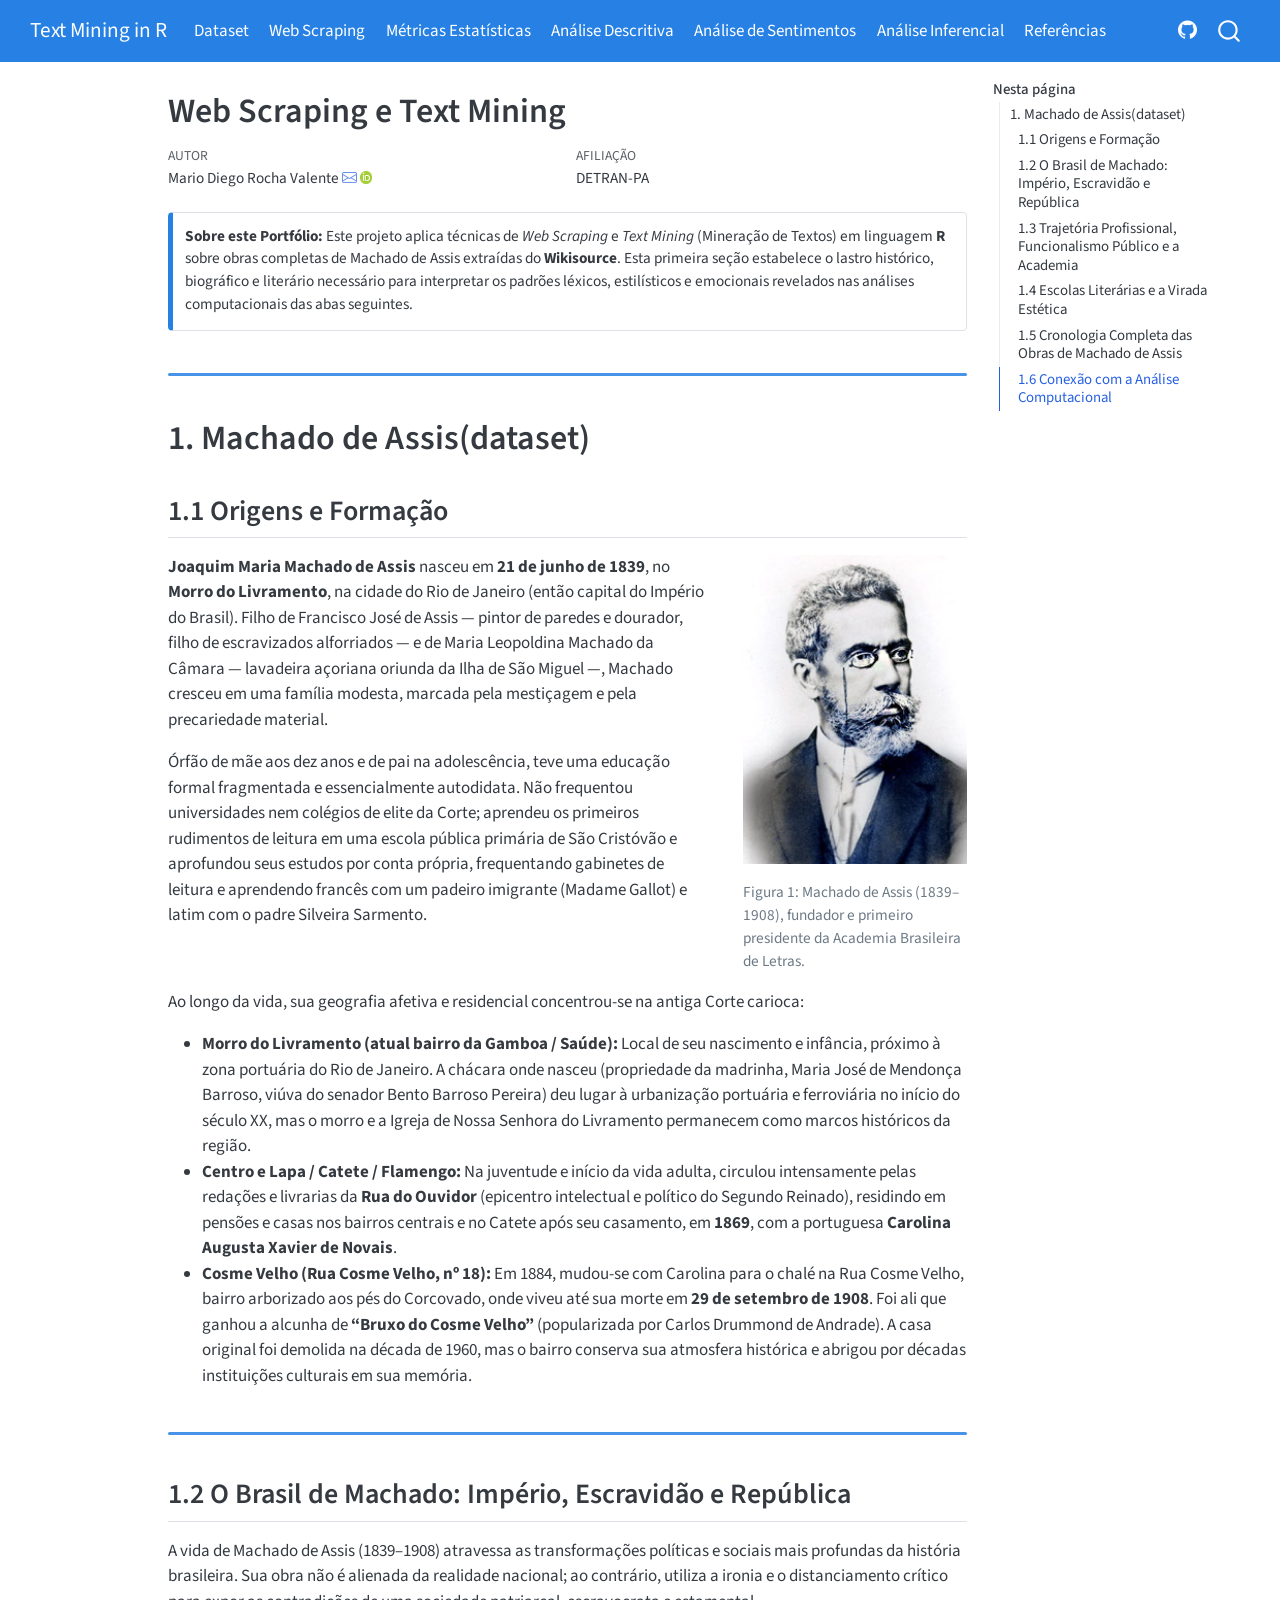
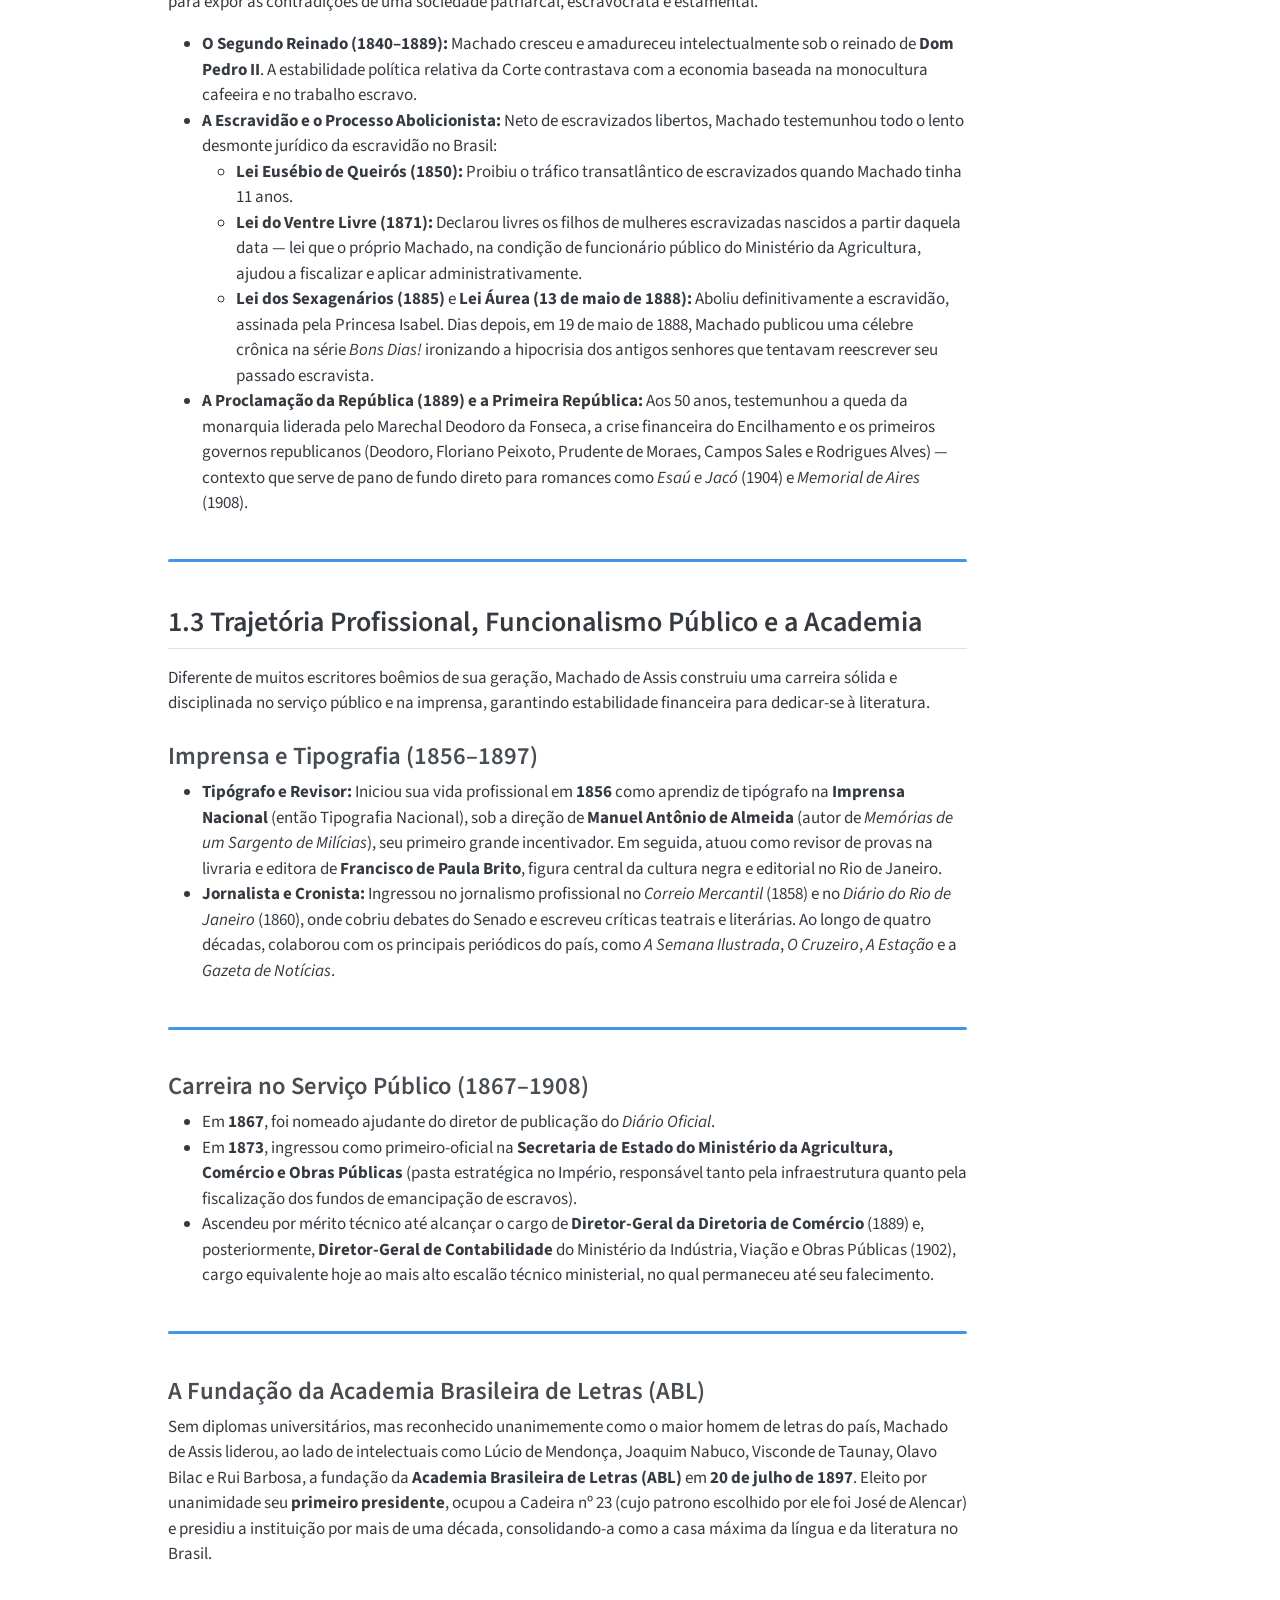
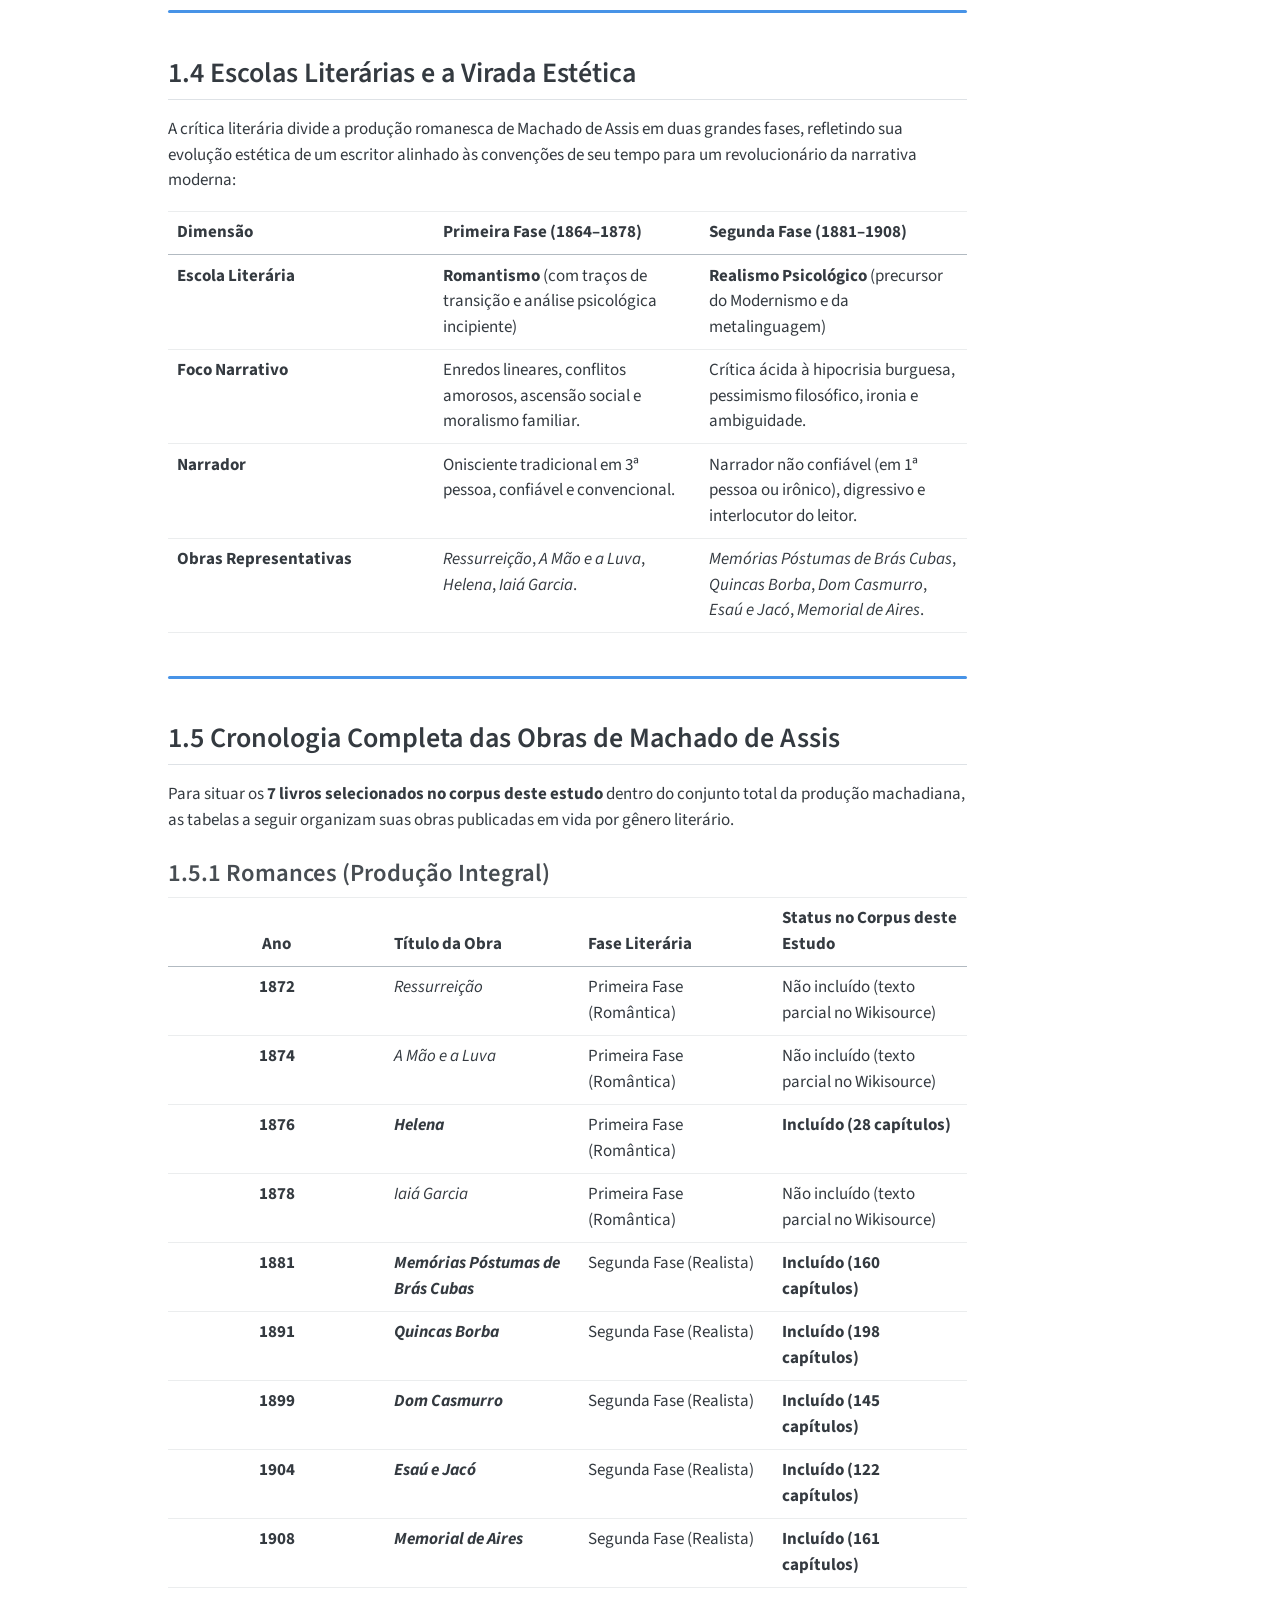
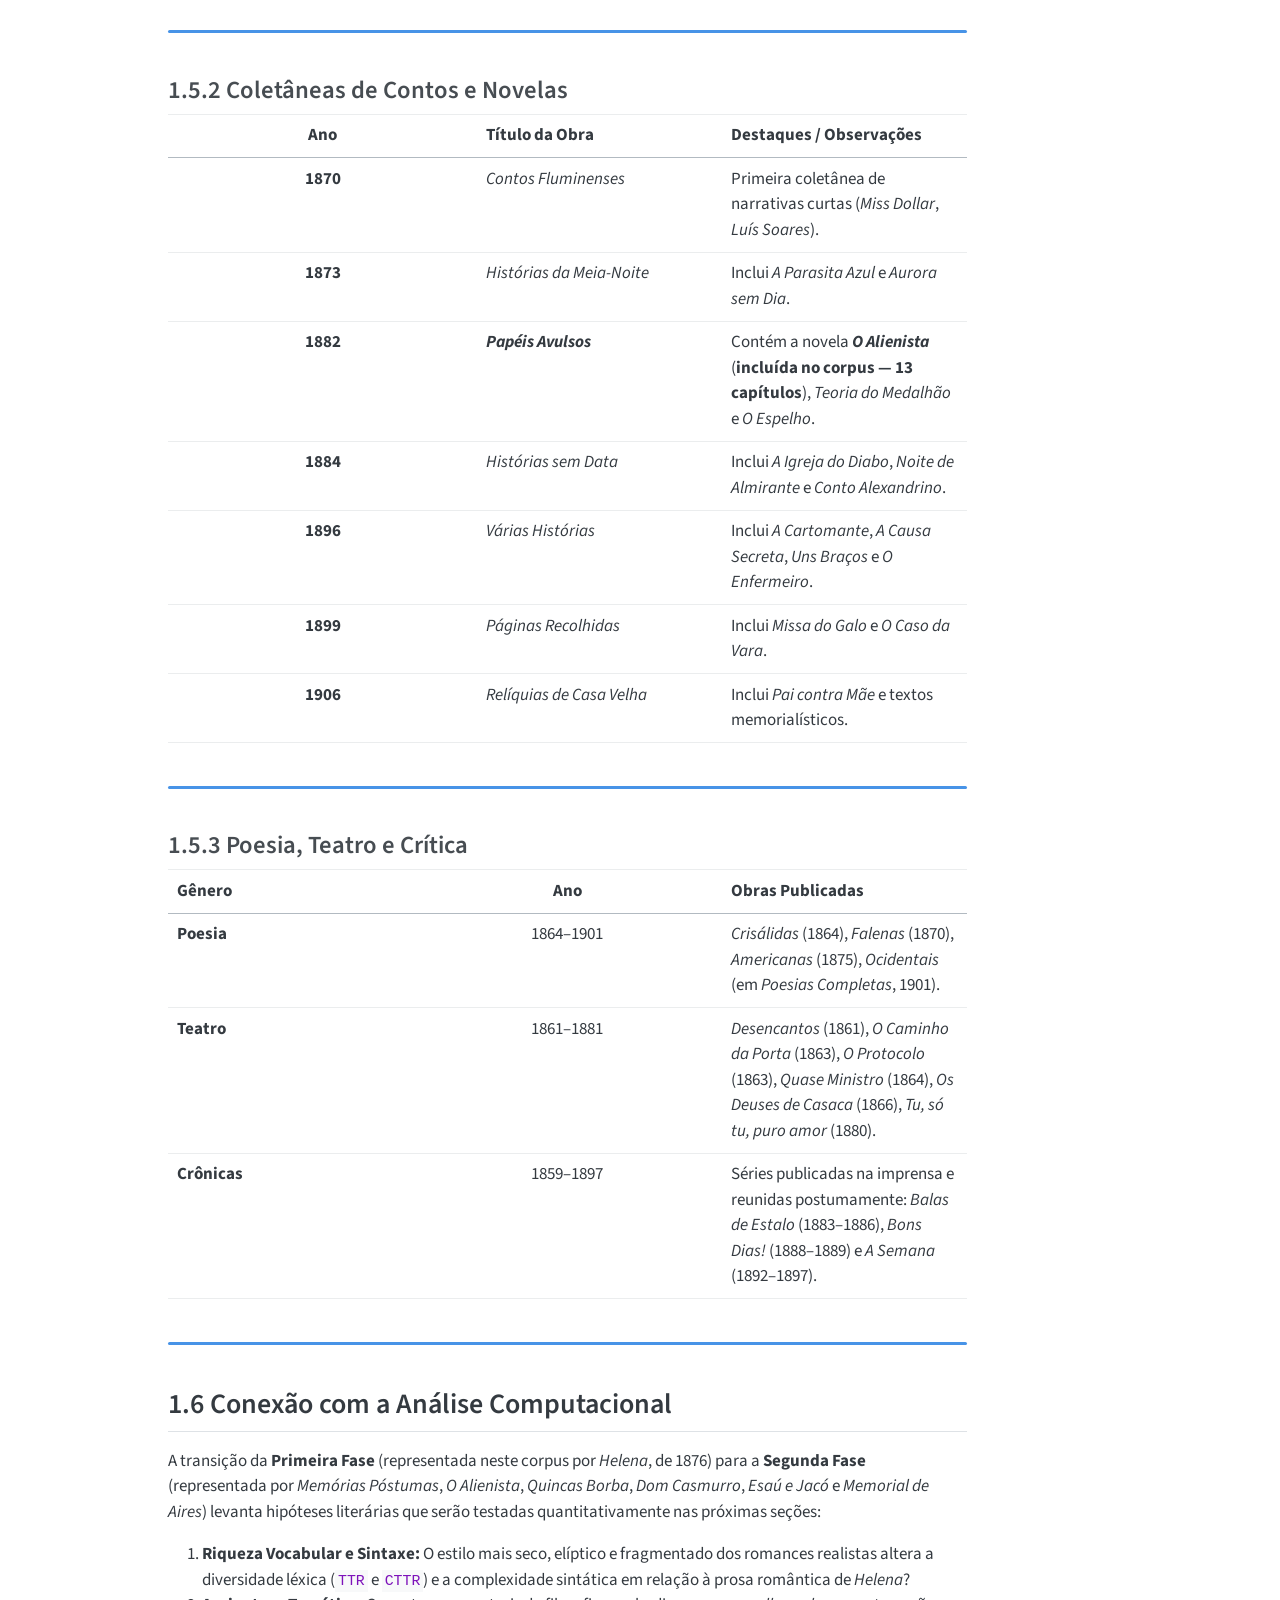
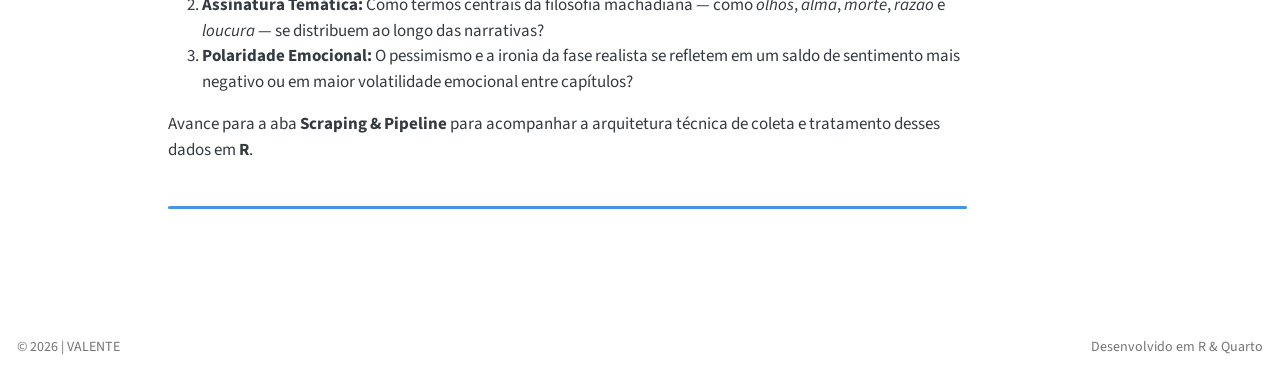
==== docs/index.html @ 7192d6aa "Add files via upload" ====
<!DOCTYPE html>
<html xmlns="http://www.w3.org/1999/xhtml" lang="pt" xml:lang="pt"><head>

<meta charset="utf-8">
<meta name="generator" content="quarto-1.5.57">

<meta name="viewport" content="width=device-width, initial-scale=1.0, user-scalable=yes">

<meta name="author" content="Mario Diego Rocha Valente">

<title>Web Scraping e Text Mining – Text Mining in R</title>
<style>
code{white-space: pre-wrap;}
span.smallcaps{font-variant: small-caps;}
div.columns{display: flex; gap: min(4vw, 1.5em);}
div.column{flex: auto; overflow-x: auto;}
div.hanging-indent{margin-left: 1.5em; text-indent: -1.5em;}
ul.task-list{list-style: none;}
ul.task-list li input[type="checkbox"] {
  width: 0.8em;
  margin: 0 0.8em 0.2em -1em; /* quarto-specific, see https://github.com/quarto-dev/quarto-cli/issues/4556 */ 
  vertical-align: middle;
}
</style>


<script src="site_libs/quarto-nav/quarto-nav.js"></script>
<script src="site_libs/quarto-nav/headroom.min.js"></script>
<script src="site_libs/clipboard/clipboard.min.js"></script>
<script src="site_libs/quarto-search/autocomplete.umd.js"></script>
<script src="site_libs/quarto-search/fuse.min.js"></script>
<script src="site_libs/quarto-search/quarto-search.js"></script>
<meta name="quarto:offset" content="./">
<script src="site_libs/quarto-html/quarto.js"></script>
<script src="site_libs/quarto-html/popper.min.js"></script>
<script src="site_libs/quarto-html/tippy.umd.min.js"></script>
<script src="site_libs/quarto-html/anchor.min.js"></script>
<link href="site_libs/quarto-html/tippy.css" rel="stylesheet">
<link href="site_libs/quarto-html/quarto-syntax-highlighting.css" rel="stylesheet" id="quarto-text-highlighting-styles">
<script src="site_libs/bootstrap/bootstrap.min.js"></script>
<link href="site_libs/bootstrap/bootstrap-icons.css" rel="stylesheet">
<link href="site_libs/bootstrap/bootstrap.min.css" rel="stylesheet" id="quarto-bootstrap" data-mode="light">
<script id="quarto-search-options" type="application/json">{
  "location": "navbar",
  "copy-button": false,
  "collapse-after": 3,
  "panel-placement": "end",
  "type": "overlay",
  "limit": 50,
  "keyboard-shortcut": [
    "f",
    "/",
    "s"
  ],
  "show-item-context": false,
  "language": {
    "search-no-results-text": "Nenhum resultado",
    "search-matching-documents-text": "documentos correspondentes",
    "search-copy-link-title": "Copiar link para a busca",
    "search-hide-matches-text": "Esconder correspondências adicionais",
    "search-more-match-text": "mais correspondência neste documento",
    "search-more-matches-text": "mais correspondências neste documento",
    "search-clear-button-title": "Limpar",
    "search-text-placeholder": "",
    "search-detached-cancel-button-title": "Cancelar",
    "search-submit-button-title": "Enviar",
    "search-label": "Procurar"
  }
}</script>


<link rel="stylesheet" href="styles.css">
</head>

<body class="nav-fixed">

<div id="quarto-search-results"></div>
  <header id="quarto-header" class="headroom fixed-top">
    <nav class="navbar navbar-expand-lg " data-bs-theme="dark">
      <div class="navbar-container container-fluid">
      <div class="navbar-brand-container mx-auto">
    <a class="navbar-brand" href="./index.html">
    <span class="navbar-title">Text Mining in R</span>
    </a>
  </div>
            <div id="quarto-search" class="" title="Procurar"></div>
          <button class="navbar-toggler" type="button" data-bs-toggle="collapse" data-bs-target="#navbarCollapse" aria-controls="navbarCollapse" role="menu" aria-expanded="false" aria-label="Alternar de navegação" onclick="if (window.quartoToggleHeadroom) { window.quartoToggleHeadroom(); }">
  <span class="navbar-toggler-icon"></span>
</button>
          <div class="collapse navbar-collapse" id="navbarCollapse">
            <ul class="navbar-nav navbar-nav-scroll me-auto">
  <li class="nav-item">
    <a class="nav-link active" href="./index.html" aria-current="page"> 
<span class="menu-text">Dataset</span></a>
  </li>  
  <li class="nav-item">
    <a class="nav-link" href="./scraping-metodologia.html"> 
<span class="menu-text">Web Scraping</span></a>
  </li>  
  <li class="nav-item">
    <a class="nav-link" href="./metricas-teoria.html"> 
<span class="menu-text">Métricas Estatísticas</span></a>
  </li>  
  <li class="nav-item">
    <a class="nav-link" href="./resultados-descritivos.html"> 
<span class="menu-text">Análise Descritiva</span></a>
  </li>  
  <li class="nav-item">
    <a class="nav-link" href="./analise-sentimento.html"> 
<span class="menu-text">Análise de Sentimentos</span></a>
  </li>  
  <li class="nav-item">
    <a class="nav-link" href="./modelagem-avancada.html"> 
<span class="menu-text">Análise Inferencial</span></a>
  </li>  
  <li class="nav-item">
    <a class="nav-link" href="./referencias.html"> 
<span class="menu-text">Referências</span></a>
  </li>  
</ul>
            <ul class="navbar-nav navbar-nav-scroll ms-auto">
  <li class="nav-item compact">
    <a class="nav-link" href="https://github.com/MarioDhiego"> <i class="bi bi-github" role="img" aria-label="GitHub">
</i> 
<span class="menu-text"></span></a>
  </li>  
</ul>
          </div> <!-- /navcollapse -->
            <div class="quarto-navbar-tools">
</div>
      </div> <!-- /container-fluid -->
    </nav>
</header>
<!-- content -->
<div id="quarto-content" class="quarto-container page-columns page-rows-contents page-layout-article page-navbar">
<!-- sidebar -->
<!-- margin-sidebar -->
    <div id="quarto-margin-sidebar" class="sidebar margin-sidebar">
        <nav id="TOC" role="doc-toc" class="toc-active">
    <h2 id="toc-title">Nesta página</h2>
   
  <ul>
  <li><a href="#machado-de-assisdataset" id="toc-machado-de-assisdataset" class="nav-link active" data-scroll-target="#machado-de-assisdataset">1. Machado de Assis(dataset)</a>
  <ul class="collapse">
  <li><a href="#origens-e-formação" id="toc-origens-e-formação" class="nav-link" data-scroll-target="#origens-e-formação">1.1 Origens e Formação</a></li>
  <li><a href="#o-brasil-de-machado-império-escravidão-e-república" id="toc-o-brasil-de-machado-império-escravidão-e-república" class="nav-link" data-scroll-target="#o-brasil-de-machado-império-escravidão-e-república">1.2 O Brasil de Machado: Império, Escravidão e República</a></li>
  <li><a href="#trajetória-profissional-funcionalismo-público-e-a-academia" id="toc-trajetória-profissional-funcionalismo-público-e-a-academia" class="nav-link" data-scroll-target="#trajetória-profissional-funcionalismo-público-e-a-academia">1.3 Trajetória Profissional, Funcionalismo Público e a Academia</a>
  <ul class="collapse">
  <li><a href="#imprensa-e-tipografia-18561897" id="toc-imprensa-e-tipografia-18561897" class="nav-link" data-scroll-target="#imprensa-e-tipografia-18561897">Imprensa e Tipografia (1856–1897)</a></li>
  <li><a href="#carreira-no-serviço-público-18671908" id="toc-carreira-no-serviço-público-18671908" class="nav-link" data-scroll-target="#carreira-no-serviço-público-18671908">Carreira no Serviço Público (1867–1908)</a></li>
  <li><a href="#a-fundação-da-academia-brasileira-de-letras-abl" id="toc-a-fundação-da-academia-brasileira-de-letras-abl" class="nav-link" data-scroll-target="#a-fundação-da-academia-brasileira-de-letras-abl">A Fundação da Academia Brasileira de Letras (ABL)</a></li>
  </ul></li>
  <li><a href="#escolas-literárias-e-a-virada-estética" id="toc-escolas-literárias-e-a-virada-estética" class="nav-link" data-scroll-target="#escolas-literárias-e-a-virada-estética">1.4 Escolas Literárias e a Virada Estética</a></li>
  <li><a href="#cronologia-completa-das-obras-de-machado-de-assis" id="toc-cronologia-completa-das-obras-de-machado-de-assis" class="nav-link" data-scroll-target="#cronologia-completa-das-obras-de-machado-de-assis">1.5 Cronologia Completa das Obras de Machado de Assis</a>
  <ul class="collapse">
  <li><a href="#romances-produção-integral" id="toc-romances-produção-integral" class="nav-link" data-scroll-target="#romances-produção-integral">1.5.1 Romances (Produção Integral)</a></li>
  <li><a href="#coletâneas-de-contos-e-novelas" id="toc-coletâneas-de-contos-e-novelas" class="nav-link" data-scroll-target="#coletâneas-de-contos-e-novelas">1.5.2 Coletâneas de Contos e Novelas</a></li>
  <li><a href="#poesia-teatro-e-crítica" id="toc-poesia-teatro-e-crítica" class="nav-link" data-scroll-target="#poesia-teatro-e-crítica">1.5.3 Poesia, Teatro e Crítica</a></li>
  </ul></li>
  <li><a href="#conexão-com-a-análise-computacional" id="toc-conexão-com-a-análise-computacional" class="nav-link" data-scroll-target="#conexão-com-a-análise-computacional">1.6 Conexão com a Análise Computacional</a></li>
  </ul></li>
  </ul>
</nav>
    </div>
<!-- main -->
<main class="content" id="quarto-document-content">

<header id="title-block-header" class="quarto-title-block default">
<div class="quarto-title">
<h1 class="title">Web Scraping e Text Mining</h1>
</div>


<div class="quarto-title-meta-author">
  <div class="quarto-title-meta-heading">Autor</div>
  <div class="quarto-title-meta-heading">Afiliação</div>
  
    <div class="quarto-title-meta-contents">
    <p class="author">Mario Diego Rocha Valente <a href="mailto:mario.valente@detran.pa.gov.br" class="quarto-title-author-email"><i class="bi bi-envelope"></i></a> <a href="https://orcid.org/0000-0001-7262-3336" class="quarto-title-author-orcid"> <img src="[data-uri]"></a></p>
  </div>
  <div class="quarto-title-meta-contents">
        <p class="affiliation">
            DETRAN-PA
          </p>
      </div>
  </div>

<div class="quarto-title-meta">

      
  
    
  </div>
  


</header>


<div class="callout callout-style-simple callout-note no-icon">
<div class="callout-body d-flex">
<div class="callout-icon-container">
<i class="callout-icon no-icon"></i>
</div>
<div class="callout-body-container">
<p><strong>Sobre este Portfólio:</strong> Este projeto aplica técnicas de <em>Web Scraping</em> e <em>Text Mining</em> (Mineração de Textos) em linguagem <strong>R</strong> sobre obras completas de Machado de Assis extraídas do <strong>Wikisource</strong>. Esta primeira seção estabelece o lastro histórico, biográfico e literário necessário para interpretar os padrões léxicos, estilísticos e emocionais revelados nas análises computacionais das abas seguintes.</p>
</div>
</div>
</div>
<hr>
<section id="machado-de-assisdataset" class="level1">
<h1>1. Machado de Assis(dataset)</h1>
<section id="origens-e-formação" class="level2">
<h2 class="anchored" data-anchor-id="origens-e-formação">1.1 Origens e Formação</h2>
<div class="columns">
<div class="column" style="width:68%;">
<p><strong>Joaquim Maria Machado de Assis</strong> nasceu em <strong>21 de junho de 1839</strong>, no <strong>Morro do Livramento</strong>, na cidade do Rio de Janeiro (então capital do Império do Brasil). Filho de Francisco José de Assis — pintor de paredes e dourador, filho de escravizados alforriados — e de Maria Leopoldina Machado da Câmara — lavadeira açoriana oriunda da Ilha de São Miguel —, Machado cresceu em uma família modesta, marcada pela mestiçagem e pela precariedade material.</p>
<p>Órfão de mãe aos dez anos e de pai na adolescência, teve uma educação formal fragmentada e essencialmente autodidata. Não frequentou universidades nem colégios de elite da Corte; aprendeu os primeiros rudimentos de leitura em uma escola pública primária de São Cristóvão e aprofundou seus estudos por conta própria, frequentando gabinetes de leitura e aprendendo francês com um padeiro imigrante (Madame Gallot) e latim com o padre Silveira Sarmento.</p>
</div><div class="column" style="width:4%;">

</div><div class="column" style="width:28%;">
<div id="fig-machado" class="quarto-float quarto-figure quarto-figure-center anchored" data-fig-align="center">
<figure class="quarto-float quarto-float-fig figure">
<div aria-describedby="fig-machado-caption-0ceaefa1-69ba-4598-a22c-09a6ac19f8ca">
<img src="images/machado-de-assis.jpg" class="img-fluid quarto-figure quarto-figure-center figure-img" style="width:100.0%">
</div>
<figcaption class="quarto-float-caption-bottom quarto-float-caption quarto-float-fig" id="fig-machado-caption-0ceaefa1-69ba-4598-a22c-09a6ac19f8ca">
Figura&nbsp;1: Machado de Assis (1839–1908), fundador e primeiro presidente da Academia Brasileira de Letras.
</figcaption>
</figure>
</div>
</div>
</div>
<p>Ao longo da vida, sua geografia afetiva e residencial concentrou-se na antiga Corte carioca:</p>
<ul>
<li><strong>Morro do Livramento (atual bairro da Gamboa / Saúde):</strong> Local de seu nascimento e infância, próximo à zona portuária do Rio de Janeiro. A chácara onde nasceu (propriedade da madrinha, Maria José de Mendonça Barroso, viúva do senador Bento Barroso Pereira) deu lugar à urbanização portuária e ferroviária no início do século XX, mas o morro e a Igreja de Nossa Senhora do Livramento permanecem como marcos históricos da região.</li>
<li><strong>Centro e Lapa / Catete / Flamengo:</strong> Na juventude e início da vida adulta, circulou intensamente pelas redações e livrarias da <strong>Rua do Ouvidor</strong> (epicentro intelectual e político do Segundo Reinado), residindo em pensões e casas nos bairros centrais e no Catete após seu casamento, em <strong>1869</strong>, com a portuguesa <strong>Carolina Augusta Xavier de Novais</strong>.</li>
<li><strong>Cosme Velho (Rua Cosme Velho, nº 18):</strong> Em 1884, mudou-se com Carolina para o chalé na Rua Cosme Velho, bairro arborizado aos pés do Corcovado, onde viveu até sua morte em <strong>29 de setembro de 1908</strong>. Foi ali que ganhou a alcunha de <strong>“Bruxo do Cosme Velho”</strong> (popularizada por Carlos Drummond de Andrade). A casa original foi demolida na década de 1960, mas o bairro conserva sua atmosfera histórica e abrigou por décadas instituições culturais em sua memória.</li>
</ul>
<hr>
</section>
<section id="o-brasil-de-machado-império-escravidão-e-república" class="level2">
<h2 class="anchored" data-anchor-id="o-brasil-de-machado-império-escravidão-e-república">1.2 O Brasil de Machado: Império, Escravidão e República</h2>
<p>A vida de Machado de Assis (1839–1908) atravessa as transformações políticas e sociais mais profundas da história brasileira. Sua obra não é alienada da realidade nacional; ao contrário, utiliza a ironia e o distanciamento crítico para expor as contradições de uma sociedade patriarcal, escravocrata e estamental.</p>
<ul>
<li><strong>O Segundo Reinado (1840–1889):</strong> Machado cresceu e amadureceu intelectualmente sob o reinado de <strong>Dom Pedro II</strong>. A estabilidade política relativa da Corte contrastava com a economia baseada na monocultura cafeeira e no trabalho escravo.</li>
<li><strong>A Escravidão e o Processo Abolicionista:</strong> Neto de escravizados libertos, Machado testemunhou todo o lento desmonte jurídico da escravidão no Brasil:
<ul>
<li><strong>Lei Eusébio de Queirós (1850):</strong> Proibiu o tráfico transatlântico de escravizados quando Machado tinha 11 anos.</li>
<li><strong>Lei do Ventre Livre (1871):</strong> Declarou livres os filhos de mulheres escravizadas nascidos a partir daquela data — lei que o próprio Machado, na condição de funcionário público do Ministério da Agricultura, ajudou a fiscalizar e aplicar administrativamente.</li>
<li><strong>Lei dos Sexagenários (1885)</strong> e <strong>Lei Áurea (13 de maio de 1888):</strong> Aboliu definitivamente a escravidão, assinada pela Princesa Isabel. Dias depois, em 19 de maio de 1888, Machado publicou uma célebre crônica na série <em>Bons Dias!</em> ironizando a hipocrisia dos antigos senhores que tentavam reescrever seu passado escravista.</li>
</ul></li>
<li><strong>A Proclamação da República (1889) e a Primeira República:</strong> Aos 50 anos, testemunhou a queda da monarquia liderada pelo Marechal Deodoro da Fonseca, a crise financeira do Encilhamento e os primeiros governos republicanos (Deodoro, Floriano Peixoto, Prudente de Moraes, Campos Sales e Rodrigues Alves) — contexto que serve de pano de fundo direto para romances como <em>Esaú e Jacó</em> (1904) e <em>Memorial de Aires</em> (1908).</li>
</ul>
<hr>
</section>
<section id="trajetória-profissional-funcionalismo-público-e-a-academia" class="level2">
<h2 class="anchored" data-anchor-id="trajetória-profissional-funcionalismo-público-e-a-academia">1.3 Trajetória Profissional, Funcionalismo Público e a Academia</h2>
<p>Diferente de muitos escritores boêmios de sua geração, Machado de Assis construiu uma carreira sólida e disciplinada no serviço público e na imprensa, garantindo estabilidade financeira para dedicar-se à literatura.</p>
<section id="imprensa-e-tipografia-18561897" class="level3">
<h3 class="anchored" data-anchor-id="imprensa-e-tipografia-18561897">Imprensa e Tipografia (1856–1897)</h3>
<ul>
<li><strong>Tipógrafo e Revisor:</strong> Iniciou sua vida profissional em <strong>1856</strong> como aprendiz de tipógrafo na <strong>Imprensa Nacional</strong> (então Tipografia Nacional), sob a direção de <strong>Manuel Antônio de Almeida</strong> (autor de <em>Memórias de um Sargento de Milícias</em>), seu primeiro grande incentivador. Em seguida, atuou como revisor de provas na livraria e editora de <strong>Francisco de Paula Brito</strong>, figura central da cultura negra e editorial no Rio de Janeiro.</li>
<li><strong>Jornalista e Cronista:</strong> Ingressou no jornalismo profissional no <em>Correio Mercantil</em> (1858) e no <em>Diário do Rio de Janeiro</em> (1860), onde cobriu debates do Senado e escreveu críticas teatrais e literárias. Ao longo de quatro décadas, colaborou com os principais periódicos do país, como <em>A Semana Ilustrada</em>, <em>O Cruzeiro</em>, <em>A Estação</em> e a <em>Gazeta de Notícias</em>.</li>
</ul>
<hr>
</section>
<section id="carreira-no-serviço-público-18671908" class="level3">
<h3 class="anchored" data-anchor-id="carreira-no-serviço-público-18671908">Carreira no Serviço Público (1867–1908)</h3>
<ul>
<li>Em <strong>1867</strong>, foi nomeado ajudante do diretor de publicação do <em>Diário Oficial</em>.</li>
<li>Em <strong>1873</strong>, ingressou como primeiro-oficial na <strong>Secretaria de Estado do Ministério da Agricultura, Comércio e Obras Públicas</strong> (pasta estratégica no Império, responsável tanto pela infraestrutura quanto pela fiscalização dos fundos de emancipação de escravos).</li>
<li>Ascendeu por mérito técnico até alcançar o cargo de <strong>Diretor-Geral da Diretoria de Comércio</strong> (1889) e, posteriormente, <strong>Diretor-Geral de Contabilidade</strong> do Ministério da Indústria, Viação e Obras Públicas (1902), cargo equivalente hoje ao mais alto escalão técnico ministerial, no qual permaneceu até seu falecimento.</li>
</ul>
<hr>
</section>
<section id="a-fundação-da-academia-brasileira-de-letras-abl" class="level3">
<h3 class="anchored" data-anchor-id="a-fundação-da-academia-brasileira-de-letras-abl">A Fundação da Academia Brasileira de Letras (ABL)</h3>
<p>Sem diplomas universitários, mas reconhecido unanimemente como o maior homem de letras do país, Machado de Assis liderou, ao lado de intelectuais como Lúcio de Mendonça, Joaquim Nabuco, Visconde de Taunay, Olavo Bilac e Rui Barbosa, a fundação da <strong>Academia Brasileira de Letras (ABL)</strong> em <strong>20 de julho de 1897</strong>. Eleito por unanimidade seu <strong>primeiro presidente</strong>, ocupou a Cadeira nº 23 (cujo patrono escolhido por ele foi José de Alencar) e presidiu a instituição por mais de uma década, consolidando-a como a casa máxima da língua e da literatura no Brasil.</p>
<hr>
</section>
</section>
<section id="escolas-literárias-e-a-virada-estética" class="level2">
<h2 class="anchored" data-anchor-id="escolas-literárias-e-a-virada-estética">1.4 Escolas Literárias e a Virada Estética</h2>
<p>A crítica literária divide a produção romanesca de Machado de Assis em duas grandes fases, refletindo sua evolução estética de um escritor alinhado às convenções de seu tempo para um revolucionário da narrativa moderna:</p>
<table class="caption-top table">
<colgroup>
<col style="width: 33%">
<col style="width: 33%">
<col style="width: 33%">
</colgroup>
<thead>
<tr class="header">
<th style="text-align: left;">Dimensão</th>
<th style="text-align: left;">Primeira Fase (1864–1878)</th>
<th style="text-align: left;">Segunda Fase (1881–1908)</th>
</tr>
</thead>
<tbody>
<tr class="odd">
<td style="text-align: left;"><strong>Escola Literária</strong></td>
<td style="text-align: left;"><strong>Romantismo</strong> (com traços de transição e análise psicológica incipiente)</td>
<td style="text-align: left;"><strong>Realismo Psicológico</strong> (precursor do Modernismo e da metalinguagem)</td>
</tr>
<tr class="even">
<td style="text-align: left;"><strong>Foco Narrativo</strong></td>
<td style="text-align: left;">Enredos lineares, conflitos amorosos, ascensão social e moralismo familiar.</td>
<td style="text-align: left;">Crítica ácida à hipocrisia burguesa, pessimismo filosófico, ironia e ambiguidade.</td>
</tr>
<tr class="odd">
<td style="text-align: left;"><strong>Narrador</strong></td>
<td style="text-align: left;">Onisciente tradicional em 3ª pessoa, confiável e convencional.</td>
<td style="text-align: left;">Narrador não confiável (em 1ª pessoa ou irônico), digressivo e interlocutor do leitor.</td>
</tr>
<tr class="even">
<td style="text-align: left;"><strong>Obras Representativas</strong></td>
<td style="text-align: left;"><em>Ressurreição</em>, <em>A Mão e a Luva</em>, <em>Helena</em>, <em>Iaiá Garcia</em>.</td>
<td style="text-align: left;"><em>Memórias Póstumas de Brás Cubas</em>, <em>Quincas Borba</em>, <em>Dom Casmurro</em>, <em>Esaú e Jacó</em>, <em>Memorial de Aires</em>.</td>
</tr>
</tbody>
</table>
<hr>
</section>
<section id="cronologia-completa-das-obras-de-machado-de-assis" class="level2">
<h2 class="anchored" data-anchor-id="cronologia-completa-das-obras-de-machado-de-assis">1.5 Cronologia Completa das Obras de Machado de Assis</h2>
<p>Para situar os <strong>7 livros selecionados no corpus deste estudo</strong> dentro do conjunto total da produção machadiana, as tabelas a seguir organizam suas obras publicadas em vida por gênero literário.</p>
<section id="romances-produção-integral" class="level3">
<h3 class="anchored" data-anchor-id="romances-produção-integral">1.5.1 Romances (Produção Integral)</h3>
<table class="caption-top table">
<colgroup>
<col style="width: 27%">
<col style="width: 24%">
<col style="width: 24%">
<col style="width: 24%">
</colgroup>
<thead>
<tr class="header">
<th style="text-align: center;">Ano</th>
<th style="text-align: left;">Título da Obra</th>
<th style="text-align: left;">Fase Literária</th>
<th style="text-align: left;">Status no Corpus deste Estudo</th>
</tr>
</thead>
<tbody>
<tr class="odd">
<td style="text-align: center;"><strong>1872</strong></td>
<td style="text-align: left;"><em>Ressurreição</em></td>
<td style="text-align: left;">Primeira Fase (Romântica)</td>
<td style="text-align: left;">Não incluído (texto parcial no Wikisource)</td>
</tr>
<tr class="even">
<td style="text-align: center;"><strong>1874</strong></td>
<td style="text-align: left;"><em>A Mão e a Luva</em></td>
<td style="text-align: left;">Primeira Fase (Romântica)</td>
<td style="text-align: left;">Não incluído (texto parcial no Wikisource)</td>
</tr>
<tr class="odd">
<td style="text-align: center;"><strong>1876</strong></td>
<td style="text-align: left;"><strong><em>Helena</em></strong></td>
<td style="text-align: left;">Primeira Fase (Romântica)</td>
<td style="text-align: left;"><strong>Incluído (28 capítulos)</strong></td>
</tr>
<tr class="even">
<td style="text-align: center;"><strong>1878</strong></td>
<td style="text-align: left;"><em>Iaiá Garcia</em></td>
<td style="text-align: left;">Primeira Fase (Romântica)</td>
<td style="text-align: left;">Não incluído (texto parcial no Wikisource)</td>
</tr>
<tr class="odd">
<td style="text-align: center;"><strong>1881</strong></td>
<td style="text-align: left;"><strong><em>Memórias Póstumas de Brás Cubas</em></strong></td>
<td style="text-align: left;">Segunda Fase (Realista)</td>
<td style="text-align: left;"><strong>Incluído (160 capítulos)</strong></td>
</tr>
<tr class="even">
<td style="text-align: center;"><strong>1891</strong></td>
<td style="text-align: left;"><strong><em>Quincas Borba</em></strong></td>
<td style="text-align: left;">Segunda Fase (Realista)</td>
<td style="text-align: left;"><strong>Incluído (198 capítulos)</strong></td>
</tr>
<tr class="odd">
<td style="text-align: center;"><strong>1899</strong></td>
<td style="text-align: left;"><strong><em>Dom Casmurro</em></strong></td>
<td style="text-align: left;">Segunda Fase (Realista)</td>
<td style="text-align: left;"><strong>Incluído (145 capítulos)</strong></td>
</tr>
<tr class="even">
<td style="text-align: center;"><strong>1904</strong></td>
<td style="text-align: left;"><strong><em>Esaú e Jacó</em></strong></td>
<td style="text-align: left;">Segunda Fase (Realista)</td>
<td style="text-align: left;"><strong>Incluído (122 capítulos)</strong></td>
</tr>
<tr class="odd">
<td style="text-align: center;"><strong>1908</strong></td>
<td style="text-align: left;"><strong><em>Memorial de Aires</em></strong></td>
<td style="text-align: left;">Segunda Fase (Realista)</td>
<td style="text-align: left;"><strong>Incluído (161 capítulos)</strong></td>
</tr>
</tbody>
</table>
<hr>
</section>
<section id="coletâneas-de-contos-e-novelas" class="level3">
<h3 class="anchored" data-anchor-id="coletâneas-de-contos-e-novelas">1.5.2 Coletâneas de Contos e Novelas</h3>
<table class="caption-top table">
<colgroup>
<col style="width: 38%">
<col style="width: 30%">
<col style="width: 30%">
</colgroup>
<thead>
<tr class="header">
<th style="text-align: center;">Ano</th>
<th style="text-align: left;">Título da Obra</th>
<th style="text-align: left;">Destaques / Observações</th>
</tr>
</thead>
<tbody>
<tr class="odd">
<td style="text-align: center;"><strong>1870</strong></td>
<td style="text-align: left;"><em>Contos Fluminenses</em></td>
<td style="text-align: left;">Primeira coletânea de narrativas curtas (<em>Miss Dollar</em>, <em>Luís Soares</em>).</td>
</tr>
<tr class="even">
<td style="text-align: center;"><strong>1873</strong></td>
<td style="text-align: left;"><em>Histórias da Meia-Noite</em></td>
<td style="text-align: left;">Inclui <em>A Parasita Azul</em> e <em>Aurora sem Dia</em>.</td>
</tr>
<tr class="odd">
<td style="text-align: center;"><strong>1882</strong></td>
<td style="text-align: left;"><strong><em>Papéis Avulsos</em></strong></td>
<td style="text-align: left;">Contém a novela <strong><em>O Alienista</em></strong> (<strong>incluída no corpus — 13 capítulos</strong>), <em>Teoria do Medalhão</em> e <em>O Espelho</em>.</td>
</tr>
<tr class="even">
<td style="text-align: center;"><strong>1884</strong></td>
<td style="text-align: left;"><em>Histórias sem Data</em></td>
<td style="text-align: left;">Inclui <em>A Igreja do Diabo</em>, <em>Noite de Almirante</em> e <em>Conto Alexandrino</em>.</td>
</tr>
<tr class="odd">
<td style="text-align: center;"><strong>1896</strong></td>
<td style="text-align: left;"><em>Várias Histórias</em></td>
<td style="text-align: left;">Inclui <em>A Cartomante</em>, <em>A Causa Secreta</em>, <em>Uns Braços</em> e <em>O Enfermeiro</em>.</td>
</tr>
<tr class="even">
<td style="text-align: center;"><strong>1899</strong></td>
<td style="text-align: left;"><em>Páginas Recolhidas</em></td>
<td style="text-align: left;">Inclui <em>Missa do Galo</em> e <em>O Caso da Vara</em>.</td>
</tr>
<tr class="odd">
<td style="text-align: center;"><strong>1906</strong></td>
<td style="text-align: left;"><em>Relíquias de Casa Velha</em></td>
<td style="text-align: left;">Inclui <em>Pai contra Mãe</em> e textos memorialísticos.</td>
</tr>
</tbody>
</table>
<hr>
</section>
<section id="poesia-teatro-e-crítica" class="level3">
<h3 class="anchored" data-anchor-id="poesia-teatro-e-crítica">1.5.3 Poesia, Teatro e Crítica</h3>
<table class="caption-top table">
<colgroup>
<col style="width: 30%">
<col style="width: 38%">
<col style="width: 30%">
</colgroup>
<thead>
<tr class="header">
<th style="text-align: left;">Gênero</th>
<th style="text-align: center;">Ano</th>
<th style="text-align: left;">Obras Publicadas</th>
</tr>
</thead>
<tbody>
<tr class="odd">
<td style="text-align: left;"><strong>Poesia</strong></td>
<td style="text-align: center;">1864–1901</td>
<td style="text-align: left;"><em>Crisálidas</em> (1864), <em>Falenas</em> (1870), <em>Americanas</em> (1875), <em>Ocidentais</em> (em <em>Poesias Completas</em>, 1901).</td>
</tr>
<tr class="even">
<td style="text-align: left;"><strong>Teatro</strong></td>
<td style="text-align: center;">1861–1881</td>
<td style="text-align: left;"><em>Desencantos</em> (1861), <em>O Caminho da Porta</em> (1863), <em>O Protocolo</em> (1863), <em>Quase Ministro</em> (1864), <em>Os Deuses de Casaca</em> (1866), <em>Tu, só tu, puro amor</em> (1880).</td>
</tr>
<tr class="odd">
<td style="text-align: left;"><strong>Crônicas</strong></td>
<td style="text-align: center;">1859–1897</td>
<td style="text-align: left;">Séries publicadas na imprensa e reunidas postumamente: <em>Balas de Estalo</em> (1883–1886), <em>Bons Dias!</em> (1888–1889) e <em>A Semana</em> (1892–1897).</td>
</tr>
</tbody>
</table>
<hr>
</section>
</section>
<section id="conexão-com-a-análise-computacional" class="level2">
<h2 class="anchored" data-anchor-id="conexão-com-a-análise-computacional">1.6 Conexão com a Análise Computacional</h2>
<p>A transição da <strong>Primeira Fase</strong> (representada neste corpus por <em>Helena</em>, de 1876) para a <strong>Segunda Fase</strong> (representada por <em>Memórias Póstumas</em>, <em>O Alienista</em>, <em>Quincas Borba</em>, <em>Dom Casmurro</em>, <em>Esaú e Jacó</em> e <em>Memorial de Aires</em>) levanta hipóteses literárias que serão testadas quantitativamente nas próximas seções:</p>
<ol type="1">
<li><strong>Riqueza Vocabular e Sintaxe:</strong> O estilo mais seco, elíptico e fragmentado dos romances realistas altera a diversidade léxica (<code>TTR</code> e <code>CTTR</code>) e a complexidade sintática em relação à prosa romântica de <em>Helena</em>?</li>
<li><strong>Assinatura Temática:</strong> Como termos centrais da filosofia machadiana — como <em>olhos</em>, <em>alma</em>, <em>morte</em>, <em>razão</em> e <em>loucura</em> — se distribuem ao longo das narrativas?</li>
<li><strong>Polaridade Emocional:</strong> O pessimismo e a ironia da fase realista se refletem em um saldo de sentimento mais negativo ou em maior volatilidade emocional entre capítulos?</li>
</ol>
<p>Avance para a aba <strong>Scraping &amp; Pipeline</strong> para acompanhar a arquitetura técnica de coleta e tratamento desses dados em <strong>R</strong>.</p>
<hr>


</section>
</section>

</main> <!-- /main -->
<script id="quarto-html-after-body" type="application/javascript">
window.document.addEventListener("DOMContentLoaded", function (event) {
  const toggleBodyColorMode = (bsSheetEl) => {
    const mode = bsSheetEl.getAttribute("data-mode");
    const bodyEl = window.document.querySelector("body");
    if (mode === "dark") {
      bodyEl.classList.add("quarto-dark");
      bodyEl.classList.remove("quarto-light");
    } else {
      bodyEl.classList.add("quarto-light");
      bodyEl.classList.remove("quarto-dark");
    }
  }
  const toggleBodyColorPrimary = () => {
    const bsSheetEl = window.document.querySelector("link#quarto-bootstrap");
    if (bsSheetEl) {
      toggleBodyColorMode(bsSheetEl);
    }
  }
  toggleBodyColorPrimary();  
  const icon = "";
  const anchorJS = new window.AnchorJS();
  anchorJS.options = {
    placement: 'right',
    icon: icon
  };
  anchorJS.add('.anchored');
  const isCodeAnnotation = (el) => {
    for (const clz of el.classList) {
      if (clz.startsWith('code-annotation-')) {                     
        return true;
      }
    }
    return false;
  }
  const onCopySuccess = function(e) {
    // button target
    const button = e.trigger;
    // don't keep focus
    button.blur();
    // flash "checked"
    button.classList.add('code-copy-button-checked');
    var currentTitle = button.getAttribute("title");
    button.setAttribute("title", "Copiada");
    let tooltip;
    if (window.bootstrap) {
      button.setAttribute("data-bs-toggle", "tooltip");
      button.setAttribute("data-bs-placement", "left");
      button.setAttribute("data-bs-title", "Copiada");
      tooltip = new bootstrap.Tooltip(button, 
        { trigger: "manual", 
          customClass: "code-copy-button-tooltip",
          offset: [0, -8]});
      tooltip.show();    
    }
    setTimeout(function() {
      if (tooltip) {
        tooltip.hide();
        button.removeAttribute("data-bs-title");
        button.removeAttribute("data-bs-toggle");
        button.removeAttribute("data-bs-placement");
      }
      button.setAttribute("title", currentTitle);
      button.classList.remove('code-copy-button-checked');
    }, 1000);
    // clear code selection
    e.clearSelection();
  }
  const getTextToCopy = function(trigger) {
      const codeEl = trigger.previousElementSibling.cloneNode(true);
      for (const childEl of codeEl.children) {
        if (isCodeAnnotation(childEl)) {
          childEl.remove();
        }
      }
      return codeEl.innerText;
  }
  const clipboard = new window.ClipboardJS('.code-copy-button:not([data-in-quarto-modal])', {
    text: getTextToCopy
  });
  clipboard.on('success', onCopySuccess);
  if (window.document.getElementById('quarto-embedded-source-code-modal')) {
    // For code content inside modals, clipBoardJS needs to be initialized with a container option
    // TODO: Check when it could be a function (https://github.com/zenorocha/clipboard.js/issues/860)
    const clipboardModal = new window.ClipboardJS('.code-copy-button[data-in-quarto-modal]', {
      text: getTextToCopy,
      container: window.document.getElementById('quarto-embedded-source-code-modal')
    });
    clipboardModal.on('success', onCopySuccess);
  }
    var localhostRegex = new RegExp(/^(?:http|https):\/\/localhost\:?[0-9]*\//);
    var mailtoRegex = new RegExp(/^mailto:/);
      var filterRegex = new RegExp('/' + window.location.host + '/');
    var isInternal = (href) => {
        return filterRegex.test(href) || localhostRegex.test(href) || mailtoRegex.test(href);
    }
    // Inspect non-navigation links and adorn them if external
 	var links = window.document.querySelectorAll('a[href]:not(.nav-link):not(.navbar-brand):not(.toc-action):not(.sidebar-link):not(.sidebar-item-toggle):not(.pagination-link):not(.no-external):not([aria-hidden]):not(.dropdown-item):not(.quarto-navigation-tool):not(.about-link)');
    for (var i=0; i<links.length; i++) {
      const link = links[i];
      if (!isInternal(link.href)) {
        // undo the damage that might have been done by quarto-nav.js in the case of
        // links that we want to consider external
        if (link.dataset.originalHref !== undefined) {
          link.href = link.dataset.originalHref;
        }
      }
    }
  function tippyHover(el, contentFn, onTriggerFn, onUntriggerFn) {
    const config = {
      allowHTML: true,
      maxWidth: 500,
      delay: 100,
      arrow: false,
      appendTo: function(el) {
          return el.parentElement;
      },
      interactive: true,
      interactiveBorder: 10,
      theme: 'quarto',
      placement: 'bottom-start',
    };
    if (contentFn) {
      config.content = contentFn;
    }
    if (onTriggerFn) {
      config.onTrigger = onTriggerFn;
    }
    if (onUntriggerFn) {
      config.onUntrigger = onUntriggerFn;
    }
    window.tippy(el, config); 
  }
  const noterefs = window.document.querySelectorAll('a[role="doc-noteref"]');
  for (var i=0; i<noterefs.length; i++) {
    const ref = noterefs[i];
    tippyHover(ref, function() {
      // use id or data attribute instead here
      let href = ref.getAttribute('data-footnote-href') || ref.getAttribute('href');
      try { href = new URL(href).hash; } catch {}
      const id = href.replace(/^#\/?/, "");
      const note = window.document.getElementById(id);
      if (note) {
        return note.innerHTML;
      } else {
        return "";
      }
    });
  }
  const xrefs = window.document.querySelectorAll('a.quarto-xref');
  const processXRef = (id, note) => {
    // Strip column container classes
    const stripColumnClz = (el) => {
      el.classList.remove("page-full", "page-columns");
      if (el.children) {
        for (const child of el.children) {
          stripColumnClz(child);
        }
      }
    }
    stripColumnClz(note)
    if (id === null || id.startsWith('sec-')) {
      // Special case sections, only their first couple elements
      const container = document.createElement("div");
      if (note.children && note.children.length > 2) {
        container.appendChild(note.children[0].cloneNode(true));
        for (let i = 1; i < note.children.length; i++) {
          const child = note.children[i];
          if (child.tagName === "P" && child.innerText === "") {
            continue;
          } else {
            container.appendChild(child.cloneNode(true));
            break;
          }
        }
        if (window.Quarto?.typesetMath) {
          window.Quarto.typesetMath(container);
        }
        return container.innerHTML
      } else {
        if (window.Quarto?.typesetMath) {
          window.Quarto.typesetMath(note);
        }
        return note.innerHTML;
      }
    } else {
      // Remove any anchor links if they are present
      const anchorLink = note.querySelector('a.anchorjs-link');
      if (anchorLink) {
        anchorLink.remove();
      }
      if (window.Quarto?.typesetMath) {
        window.Quarto.typesetMath(note);
      }
      // TODO in 1.5, we should make sure this works without a callout special case
      if (note.classList.contains("callout")) {
        return note.outerHTML;
      } else {
        return note.innerHTML;
      }
    }
  }
  for (var i=0; i<xrefs.length; i++) {
    const xref = xrefs[i];
    tippyHover(xref, undefined, function(instance) {
      instance.disable();
      let url = xref.getAttribute('href');
      let hash = undefined; 
      if (url.startsWith('#')) {
        hash = url;
      } else {
        try { hash = new URL(url).hash; } catch {}
      }
      if (hash) {
        const id = hash.replace(/^#\/?/, "");
        const note = window.document.getElementById(id);
        if (note !== null) {
          try {
            const html = processXRef(id, note.cloneNode(true));
            instance.setContent(html);
          } finally {
            instance.enable();
            instance.show();
          }
        } else {
          // See if we can fetch this
          fetch(url.split('#')[0])
          .then(res => res.text())
          .then(html => {
            const parser = new DOMParser();
            const htmlDoc = parser.parseFromString(html, "text/html");
            const note = htmlDoc.getElementById(id);
            if (note !== null) {
              const html = processXRef(id, note);
              instance.setContent(html);
            } 
          }).finally(() => {
            instance.enable();
            instance.show();
          });
        }
      } else {
        // See if we can fetch a full url (with no hash to target)
        // This is a special case and we should probably do some content thinning / targeting
        fetch(url)
        .then(res => res.text())
        .then(html => {
          const parser = new DOMParser();
          const htmlDoc = parser.parseFromString(html, "text/html");
          const note = htmlDoc.querySelector('main.content');
          if (note !== null) {
            // This should only happen for chapter cross references
            // (since there is no id in the URL)
            // remove the first header
            if (note.children.length > 0 && note.children[0].tagName === "HEADER") {
              note.children[0].remove();
            }
            const html = processXRef(null, note);
            instance.setContent(html);
          } 
        }).finally(() => {
          instance.enable();
          instance.show();
        });
      }
    }, function(instance) {
    });
  }
      let selectedAnnoteEl;
      const selectorForAnnotation = ( cell, annotation) => {
        let cellAttr = 'data-code-cell="' + cell + '"';
        let lineAttr = 'data-code-annotation="' +  annotation + '"';
        const selector = 'span[' + cellAttr + '][' + lineAttr + ']';
        return selector;
      }
      const selectCodeLines = (annoteEl) => {
        const doc = window.document;
        const targetCell = annoteEl.getAttribute("data-target-cell");
        const targetAnnotation = annoteEl.getAttribute("data-target-annotation");
        const annoteSpan = window.document.querySelector(selectorForAnnotation(targetCell, targetAnnotation));
        const lines = annoteSpan.getAttribute("data-code-lines").split(",");
        const lineIds = lines.map((line) => {
          return targetCell + "-" + line;
        })
        let top = null;
        let height = null;
        let parent = null;
        if (lineIds.length > 0) {
            //compute the position of the single el (top and bottom and make a div)
            const el = window.document.getElementById(lineIds[0]);
            top = el.offsetTop;
            height = el.offsetHeight;
            parent = el.parentElement.parentElement;
          if (lineIds.length > 1) {
            const lastEl = window.document.getElementById(lineIds[lineIds.length - 1]);
            const bottom = lastEl.offsetTop + lastEl.offsetHeight;
            height = bottom - top;
          }
          if (top !== null && height !== null && parent !== null) {
            // cook up a div (if necessary) and position it 
            let div = window.document.getElementById("code-annotation-line-highlight");
            if (div === null) {
              div = window.document.createElement("div");
              div.setAttribute("id", "code-annotation-line-highlight");
              div.style.position = 'absolute';
              parent.appendChild(div);
            }
            div.style.top = top - 2 + "px";
            div.style.height = height + 4 + "px";
            div.style.left = 0;
            let gutterDiv = window.document.getElementById("code-annotation-line-highlight-gutter");
            if (gutterDiv === null) {
              gutterDiv = window.document.createElement("div");
              gutterDiv.setAttribute("id", "code-annotation-line-highlight-gutter");
              gutterDiv.style.position = 'absolute';
              const codeCell = window.document.getElementById(targetCell);
              const gutter = codeCell.querySelector('.code-annotation-gutter');
              gutter.appendChild(gutterDiv);
            }
            gutterDiv.style.top = top - 2 + "px";
            gutterDiv.style.height = height + 4 + "px";
          }
          selectedAnnoteEl = annoteEl;
        }
      };
      const unselectCodeLines = () => {
        const elementsIds = ["code-annotation-line-highlight", "code-annotation-line-highlight-gutter"];
        elementsIds.forEach((elId) => {
          const div = window.document.getElementById(elId);
          if (div) {
            div.remove();
          }
        });
        selectedAnnoteEl = undefined;
      };
        // Handle positioning of the toggle
    window.addEventListener(
      "resize",
      throttle(() => {
        elRect = undefined;
        if (selectedAnnoteEl) {
          selectCodeLines(selectedAnnoteEl);
        }
      }, 10)
    );
    function throttle(fn, ms) {
    let throttle = false;
    let timer;
      return (...args) => {
        if(!throttle) { // first call gets through
            fn.apply(this, args);
            throttle = true;
        } else { // all the others get throttled
            if(timer) clearTimeout(timer); // cancel #2
            timer = setTimeout(() => {
              fn.apply(this, args);
              timer = throttle = false;
            }, ms);
        }
      };
    }
      // Attach click handler to the DT
      const annoteDls = window.document.querySelectorAll('dt[data-target-cell]');
      for (const annoteDlNode of annoteDls) {
        annoteDlNode.addEventListener('click', (event) => {
          const clickedEl = event.target;
          if (clickedEl !== selectedAnnoteEl) {
            unselectCodeLines();
            const activeEl = window.document.querySelector('dt[data-target-cell].code-annotation-active');
            if (activeEl) {
              activeEl.classList.remove('code-annotation-active');
            }
            selectCodeLines(clickedEl);
            clickedEl.classList.add('code-annotation-active');
          } else {
            // Unselect the line
            unselectCodeLines();
            clickedEl.classList.remove('code-annotation-active');
          }
        });
      }
  const findCites = (el) => {
    const parentEl = el.parentElement;
    if (parentEl) {
      const cites = parentEl.dataset.cites;
      if (cites) {
        return {
          el,
          cites: cites.split(' ')
        };
      } else {
        return findCites(el.parentElement)
      }
    } else {
      return undefined;
    }
  };
  var bibliorefs = window.document.querySelectorAll('a[role="doc-biblioref"]');
  for (var i=0; i<bibliorefs.length; i++) {
    const ref = bibliorefs[i];
    const citeInfo = findCites(ref);
    if (citeInfo) {
      tippyHover(citeInfo.el, function() {
        var popup = window.document.createElement('div');
        citeInfo.cites.forEach(function(cite) {
          var citeDiv = window.document.createElement('div');
          citeDiv.classList.add('hanging-indent');
          citeDiv.classList.add('csl-entry');
          var biblioDiv = window.document.getElementById('ref-' + cite);
          if (biblioDiv) {
            citeDiv.innerHTML = biblioDiv.innerHTML;
          }
          popup.appendChild(citeDiv);
        });
        return popup.innerHTML;
      });
    }
  }
});
</script>
</div> <!-- /content -->
<footer class="footer">
  <div class="nav-footer">
    <div class="nav-footer-left">
<p>© 2026 | VALENTE</p>
</div>   
    <div class="nav-footer-center">
      &nbsp;
    </div>
    <div class="nav-footer-right">
<p>Desenvolvido em R &amp; Quarto</p>
</div>
  </div>
</footer>




</body></html>
---- docs/site_libs/quarto-html/tippy.css ----
.tippy-box[data-animation=fade][data-state=hidden]{opacity:0}[data-tippy-root]{max-width:calc(100vw - 10px)}.tippy-box{position:relative;background-color:#333;color:#fff;border-radius:4px;font-size:14px;line-height:1.4;white-space:normal;outline:0;transition-property:transform,visibility,opacity}.tippy-box[data-placement^=top]>.tippy-arrow{bottom:0}.tippy-box[data-placement^=top]>.tippy-arrow:before{bottom:-7px;left:0;border-width:8px 8px 0;border-top-color:initial;transform-origin:center top}.tippy-box[data-placement^=bottom]>.tippy-arrow{top:0}.tippy-box[data-placement^=bottom]>.tippy-arrow:before{top:-7px;left:0;border-width:0 8px 8px;border-bottom-color:initial;transform-origin:center bottom}.tippy-box[data-placement^=left]>.tippy-arrow{right:0}.tippy-box[data-placement^=left]>.tippy-arrow:before{border-width:8px 0 8px 8px;border-left-color:initial;right:-7px;transform-origin:center left}.tippy-box[data-placement^=right]>.tippy-arrow{left:0}.tippy-box[data-placement^=right]>.tippy-arrow:before{left:-7px;border-width:8px 8px 8px 0;border-right-color:initial;transform-origin:center right}.tippy-box[data-inertia][data-state=visible]{transition-timing-function:cubic-bezier(.54,1.5,.38,1.11)}.tippy-arrow{width:16px;height:16px;color:#333}.tippy-arrow:before{content:"";position:absolute;border-color:transparent;border-style:solid}.tippy-content{position:relative;padding:5px 9px;z-index:1}
---- docs/site_libs/quarto-html/quarto-syntax-highlighting.css ----
/* quarto syntax highlight colors */
:root {
  --quarto-hl-ot-color: #003B4F;
  --quarto-hl-at-color: #657422;
  --quarto-hl-ss-color: #20794D;
  --quarto-hl-an-color: #5E5E5E;
  --quarto-hl-fu-color: #4758AB;
  --quarto-hl-st-color: #20794D;
  --quarto-hl-cf-color: #003B4F;
  --quarto-hl-op-color: #5E5E5E;
  --quarto-hl-er-color: #AD0000;
  --quarto-hl-bn-color: #AD0000;
  --quarto-hl-al-color: #AD0000;
  --quarto-hl-va-color: #111111;
  --quarto-hl-bu-color: inherit;
  --quarto-hl-ex-color: inherit;
  --quarto-hl-pp-color: #AD0000;
  --quarto-hl-in-color: #5E5E5E;
  --quarto-hl-vs-color: #20794D;
  --quarto-hl-wa-color: #5E5E5E;
  --quarto-hl-do-color: #5E5E5E;
  --quarto-hl-im-color: #00769E;
  --quarto-hl-ch-color: #20794D;
  --quarto-hl-dt-color: #AD0000;
  --quarto-hl-fl-color: #AD0000;
  --quarto-hl-co-color: #5E5E5E;
  --quarto-hl-cv-color: #5E5E5E;
  --quarto-hl-cn-color: #8f5902;
  --quarto-hl-sc-color: #5E5E5E;
  --quarto-hl-dv-color: #AD0000;
  --quarto-hl-kw-color: #003B4F;
}

/* other quarto variables */
:root {
  --quarto-font-monospace: SFMono-Regular, Menlo, Monaco, Consolas, "Liberation Mono", "Courier New", monospace;
}

pre > code.sourceCode > span {
  color: #003B4F;
}

code span {
  color: #003B4F;
}

code.sourceCode > span {
  color: #003B4F;
}

div.sourceCode,
div.sourceCode pre.sourceCode {
  color: #003B4F;
}

code span.ot {
  color: #003B4F;
  font-style: inherit;
}

code span.at {
  color: #657422;
  font-style: inherit;
}

code span.ss {
  color: #20794D;
  font-style: inherit;
}

code span.an {
  color: #5E5E5E;
  font-style: inherit;
}

code span.fu {
  color: #4758AB;
  font-style: inherit;
}

code span.st {
  color: #20794D;
  font-style: inherit;
}

code span.cf {
  color: #003B4F;
  font-weight: bold;
  font-style: inherit;
}

code span.op {
  color: #5E5E5E;
  font-style: inherit;
}

code span.er {
  color: #AD0000;
  font-style: inherit;
}

code span.bn {
  color: #AD0000;
  font-style: inherit;
}

code span.al {
  color: #AD0000;
  font-style: inherit;
}

code span.va {
  color: #111111;
  font-style: inherit;
}

code span.bu {
  font-style: inherit;
}

code span.ex {
  font-style: inherit;
}

code span.pp {
  color: #AD0000;
  font-style: inherit;
}

code span.in {
  color: #5E5E5E;
  font-style: inherit;
}

code span.vs {
  color: #20794D;
  font-style: inherit;
}

code span.wa {
  color: #5E5E5E;
  font-style: italic;
}

code span.do {
  color: #5E5E5E;
  font-style: italic;
}

code span.im {
  color: #00769E;
  font-style: inherit;
}

code span.ch {
  color: #20794D;
  font-style: inherit;
}

code span.dt {
  color: #AD0000;
  font-style: inherit;
}

code span.fl {
  color: #AD0000;
  font-style: inherit;
}

code span.co {
  color: #5E5E5E;
  font-style: inherit;
}

code span.cv {
  color: #5E5E5E;
  font-style: italic;
}

code span.cn {
  color: #8f5902;
  font-style: inherit;
}

code span.sc {
  color: #5E5E5E;
  font-style: inherit;
}

code span.dv {
  color: #AD0000;
  font-style: inherit;
}

code span.kw {
  color: #003B4F;
  font-weight: bold;
  font-style: inherit;
}

.prevent-inlining {
  content: "</";
}

/*# sourceMappingURL=debc5d5d77c3f9108843748ff7464032.css.map */
---- docs/styles.css ----
/* Barra divisória azul sólida e elegante para separar seções (---) */
hr {
  border: 0;
  height: 3px;
  background-color: #2780e3; /* Azul principal do tema Cosmo */
  opacity: 0.85;
  margin-top: 2.5rem;
  margin-bottom: 2.5rem;
  border-radius: 2px;
}
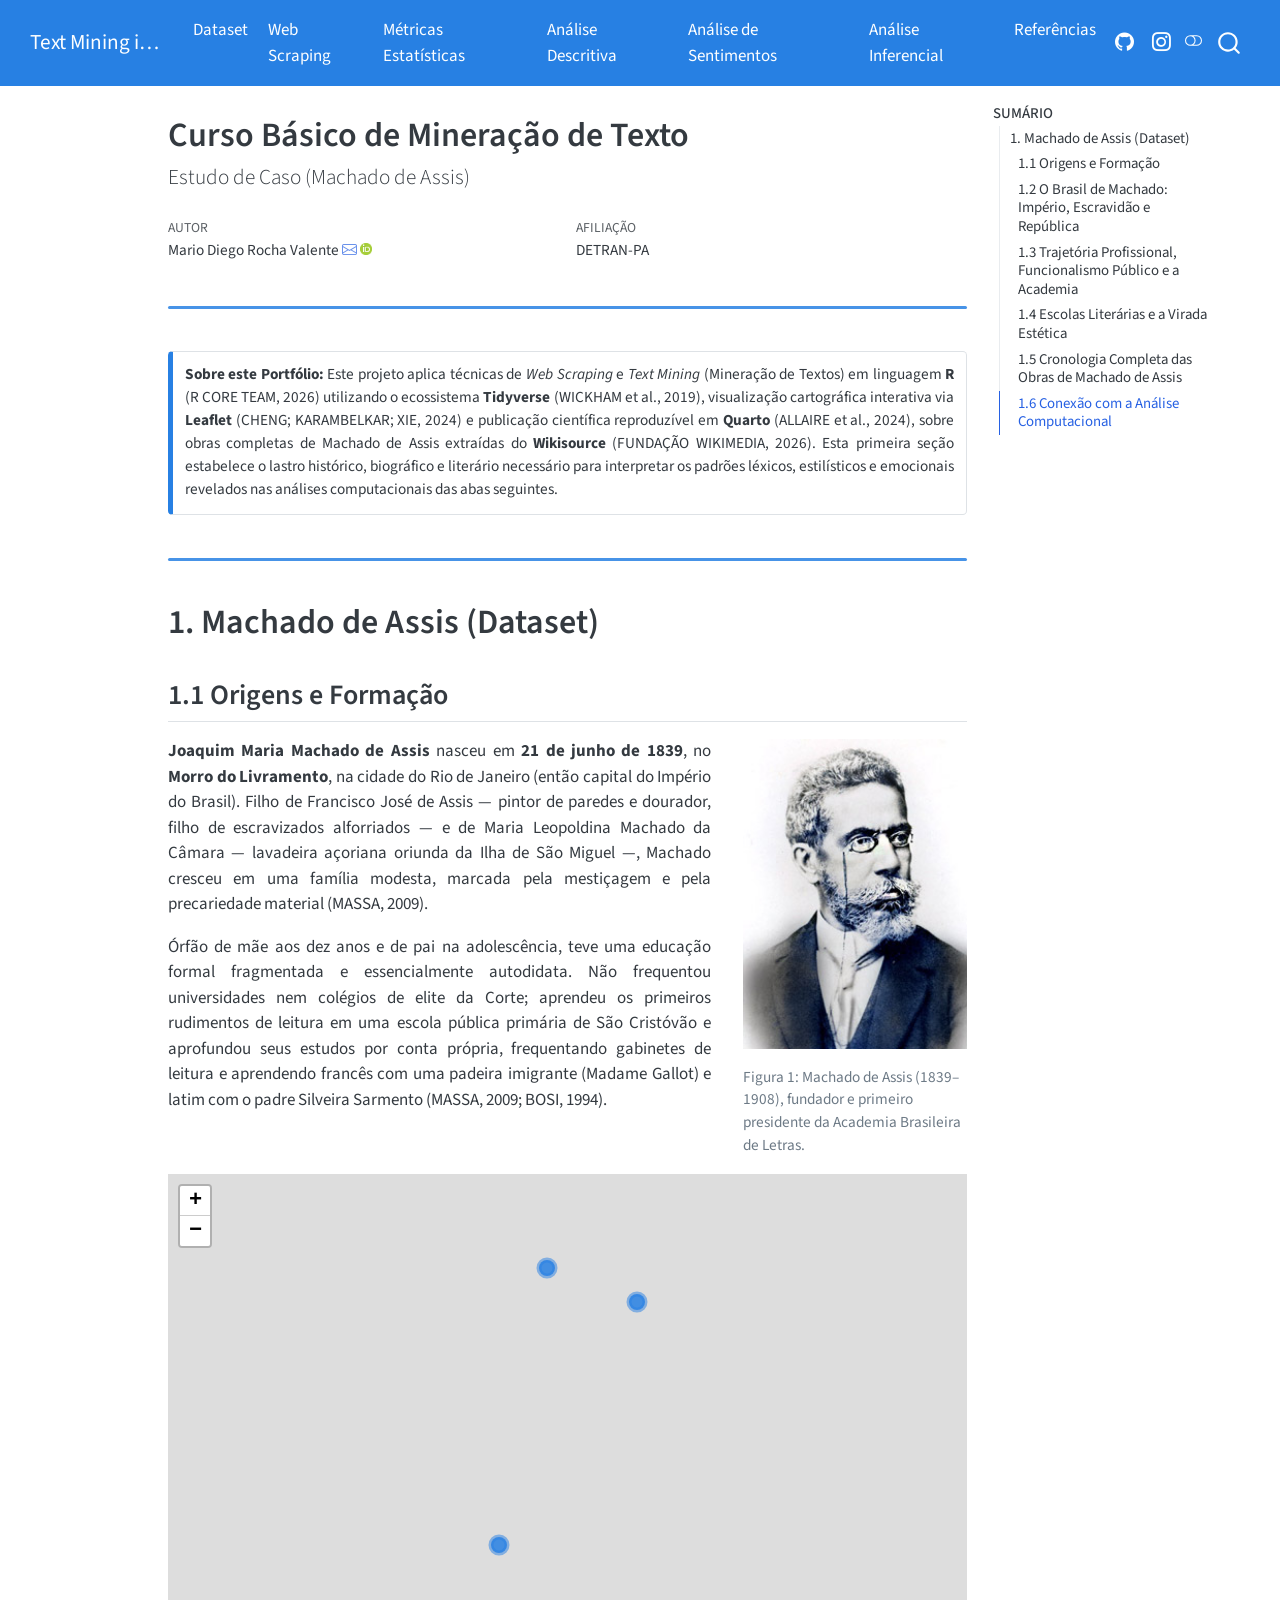
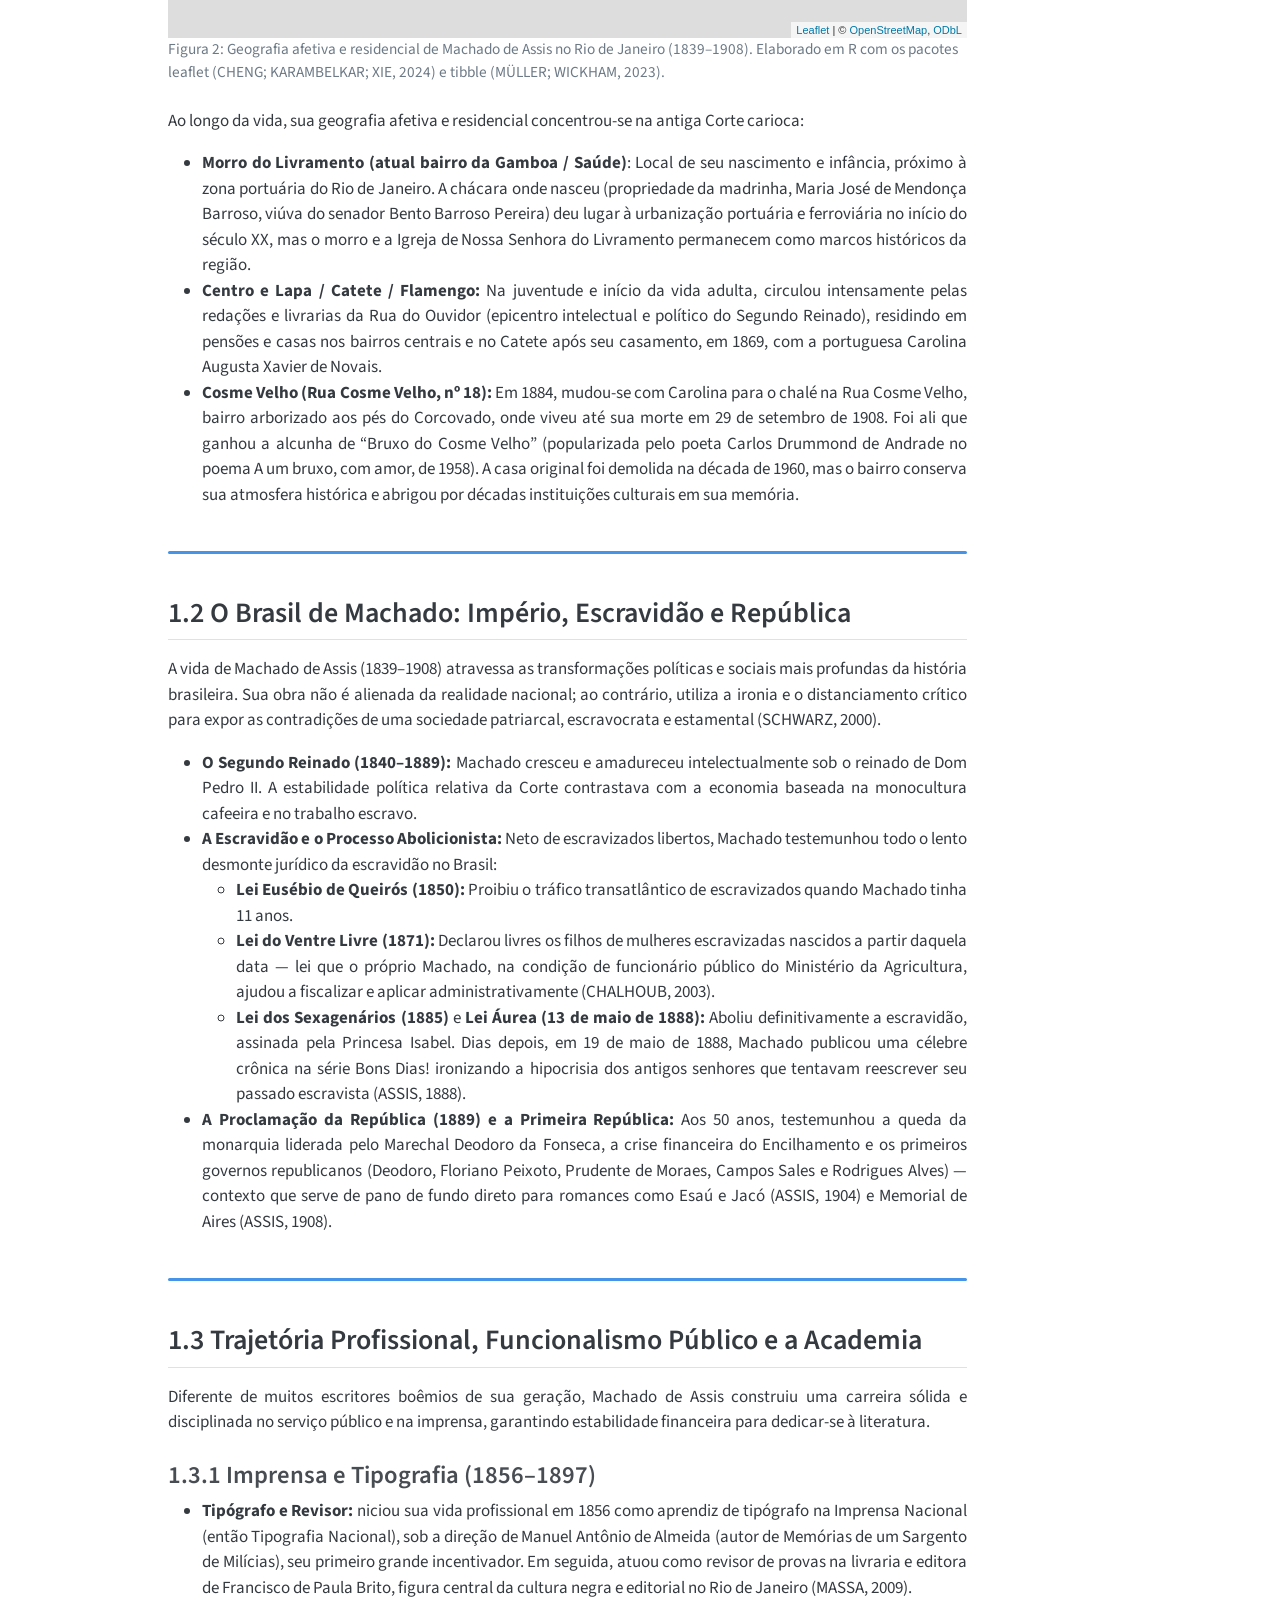
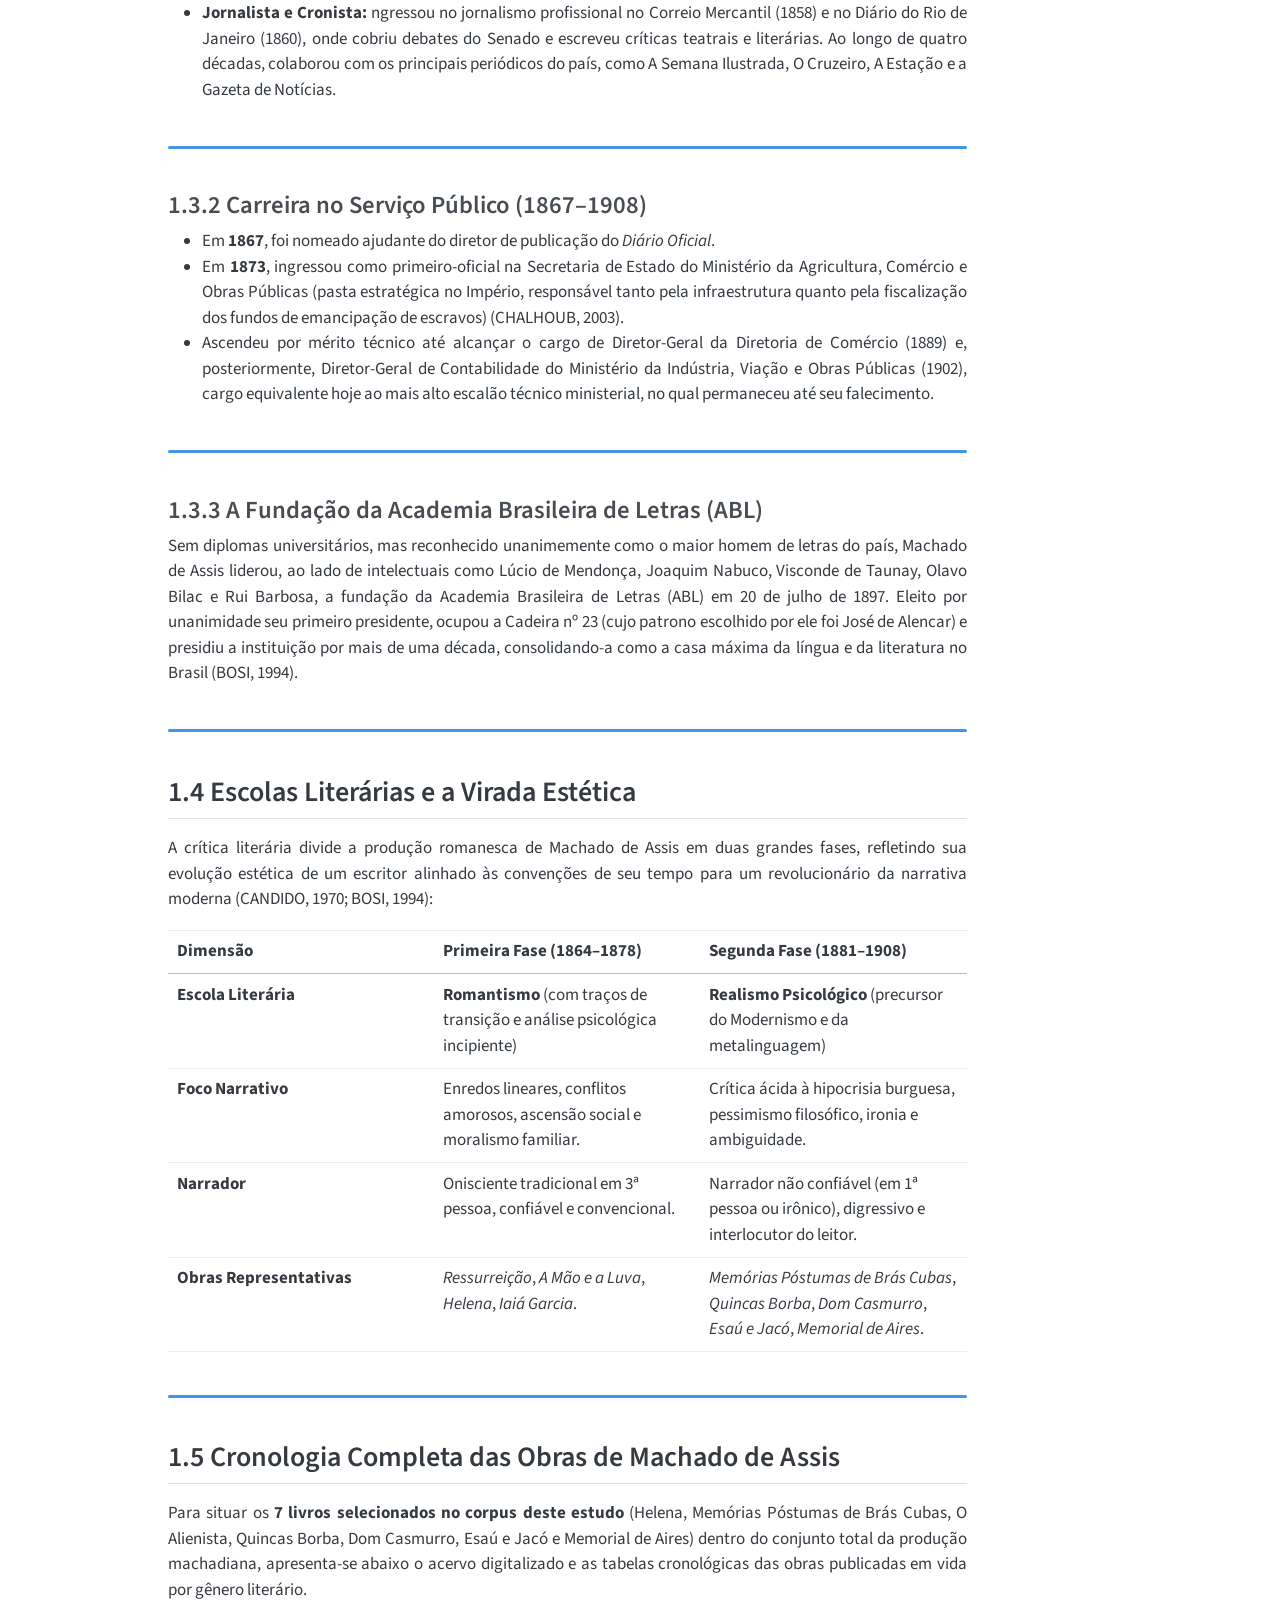
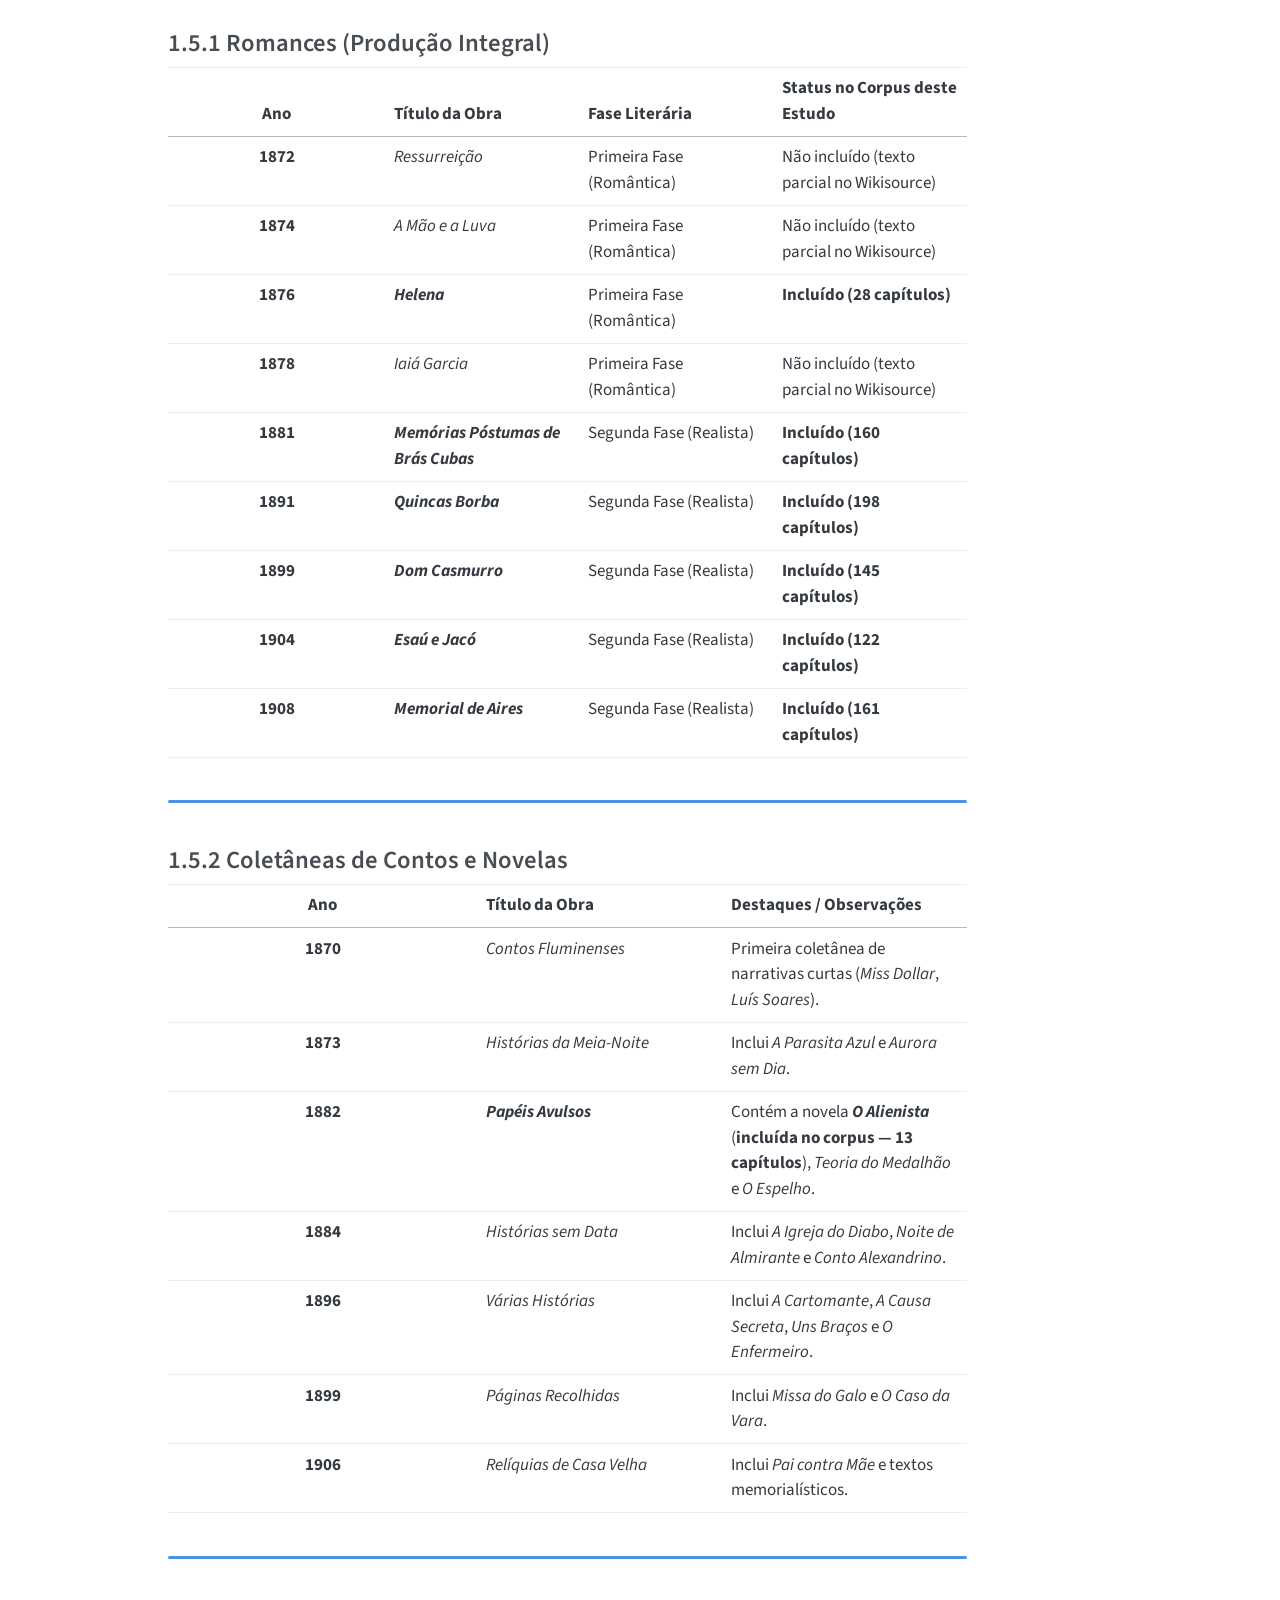
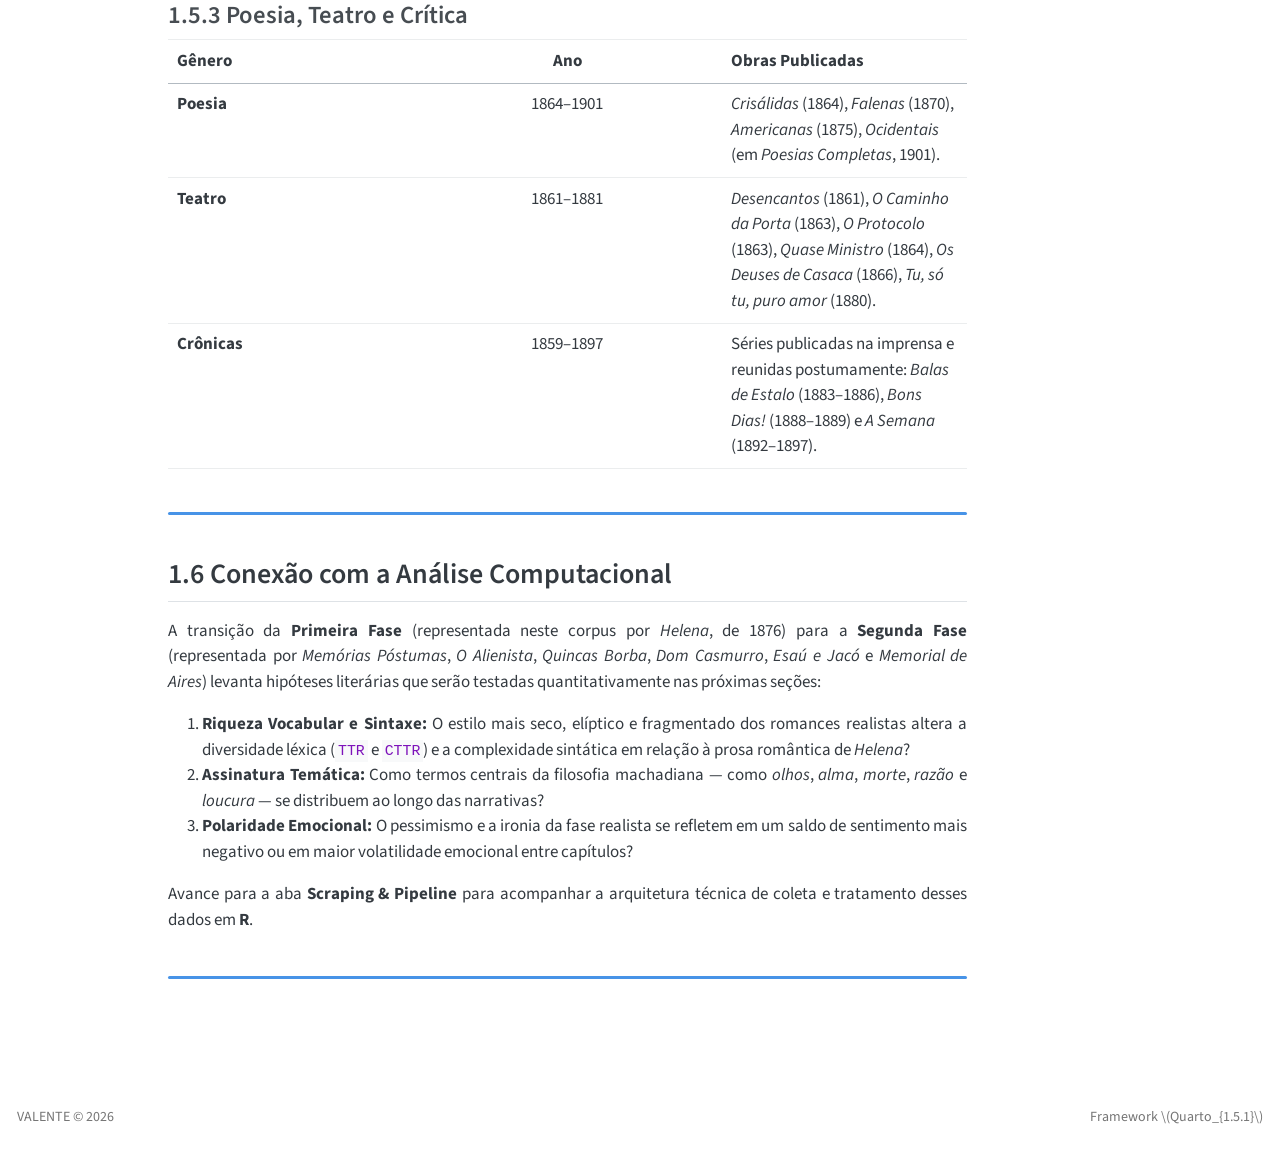
==== commit 52edfe43: "Add files via upload" ====
--- a/docs/index.html
+++ b/docs/index.html
@@ -8,7 +8,7 @@
 
 <meta name="author" content="Mario Diego Rocha Valente">
 
-<title>Web Scraping e Text Mining – Text Mining in R</title>
+<title>Curso Básico de Mineração de Texto – Text Mining in R</title>
 <style>
 code{white-space: pre-wrap;}
 span.smallcaps{font-variant: small-caps;}
@@ -36,10 +36,12 @@
 <script src="site_libs/quarto-html/tippy.umd.min.js"></script>
 <script src="site_libs/quarto-html/anchor.min.js"></script>
 <link href="site_libs/quarto-html/tippy.css" rel="stylesheet">
-<link href="site_libs/quarto-html/quarto-syntax-highlighting.css" rel="stylesheet" id="quarto-text-highlighting-styles">
+<link href="site_libs/quarto-html/quarto-syntax-highlighting.css" rel="stylesheet" class="quarto-color-scheme" id="quarto-text-highlighting-styles">
+<link href="site_libs/quarto-html/quarto-syntax-highlighting-dark.css" rel="prefetch" class="quarto-color-scheme quarto-color-alternate" id="quarto-text-highlighting-styles">
 <script src="site_libs/bootstrap/bootstrap.min.js"></script>
 <link href="site_libs/bootstrap/bootstrap-icons.css" rel="stylesheet">
-<link href="site_libs/bootstrap/bootstrap.min.css" rel="stylesheet" id="quarto-bootstrap" data-mode="light">
+<link href="site_libs/bootstrap/bootstrap.min.css" rel="stylesheet" class="quarto-color-scheme" id="quarto-bootstrap" data-mode="light">
+<link href="site_libs/bootstrap/bootstrap-dark.min.css" rel="prefetch" class="quarto-color-scheme quarto-color-alternate" id="quarto-bootstrap" data-mode="dark">
 <script id="quarto-search-options" type="application/json">{
   "location": "navbar",
   "copy-button": false,
@@ -67,7 +69,56 @@
     "search-label": "Procurar"
   }
 }</script>
-
+<link href="site_libs/htmltools-fill-0.5.9/fill.css" rel="stylesheet">
+
+<script src="site_libs/htmlwidgets-1.6.4/htmlwidgets.js"></script>
+
+<script src="site_libs/jquery-3.6.0/jquery-3.6.0.min.js"></script>
+
+<link href="site_libs/leaflet-1.3.1/leaflet.css" rel="stylesheet">
+
+<script src="site_libs/leaflet-1.3.1/leaflet.js"></script>
+
+<link href="site_libs/leafletfix-1.0.0/leafletfix.css" rel="stylesheet">
+
+<script src="site_libs/proj4-2.6.2/proj4.min.js"></script>
+
+<script src="site_libs/Proj4Leaflet-1.0.1/proj4leaflet.js"></script>
+
+<link href="site_libs/rstudio_leaflet-1.3.1/rstudio_leaflet.css" rel="stylesheet">
+
+<script src="site_libs/leaflet-binding-2.2.3/leaflet.js"></script>
+
+
+  <script src="https://cdnjs.cloudflare.com/polyfill/v3/polyfill.min.js?features=es6"></script>
+  <script src="https://cdn.jsdelivr.net/npm/mathjax@3/es5/tex-chtml-full.js" type="text/javascript"></script>
+
+<script type="text/javascript">
+const typesetMath = (el) => {
+  if (window.MathJax) {
+    // MathJax Typeset
+    window.MathJax.typeset([el]);
+  } else if (window.katex) {
+    // KaTeX Render
+    var mathElements = el.getElementsByClassName("math");
+    var macros = [];
+    for (var i = 0; i < mathElements.length; i++) {
+      var texText = mathElements[i].firstChild;
+      if (mathElements[i].tagName == "SPAN") {
+        window.katex.render(texText.data, mathElements[i], {
+          displayMode: mathElements[i].classList.contains('display'),
+          throwOnError: false,
+          macros: macros,
+          fleqn: false
+        });
+      }
+    }
+  }
+}
+window.Quarto = {
+  typesetMath
+};
+</script>
 
 <link rel="stylesheet" href="styles.css">
 </head>
@@ -124,9 +175,15 @@
 </i> 
 <span class="menu-text"></span></a>
   </li>  
+  <li class="nav-item compact">
+    <a class="nav-link" href="https://instagram.com/Dhiego_Valente"> <i class="bi bi-instagram" role="img" aria-label="Instagram">
+</i> 
+<span class="menu-text"></span></a>
+  </li>  
 </ul>
           </div> <!-- /navcollapse -->
             <div class="quarto-navbar-tools">
+  <a href="" class="quarto-color-scheme-toggle quarto-navigation-tool  px-1" onclick="window.quartoToggleColorScheme(); return false;" title="Alternar modo escuro"><i class="bi"></i></a>
 </div>
       </div> <!-- /container-fluid -->
     </nav>
@@ -137,18 +194,18 @@
 <!-- margin-sidebar -->
     <div id="quarto-margin-sidebar" class="sidebar margin-sidebar">
         <nav id="TOC" role="doc-toc" class="toc-active">
-    <h2 id="toc-title">Nesta página</h2>
+    <h2 id="toc-title">SUMÁRIO</h2>
    
   <ul>
-  <li><a href="#machado-de-assisdataset" id="toc-machado-de-assisdataset" class="nav-link active" data-scroll-target="#machado-de-assisdataset">1. Machado de Assis(dataset)</a>
+  <li><a href="#machado-de-assis-dataset" id="toc-machado-de-assis-dataset" class="nav-link active" data-scroll-target="#machado-de-assis-dataset">1. Machado de Assis (Dataset)</a>
   <ul class="collapse">
   <li><a href="#origens-e-formação" id="toc-origens-e-formação" class="nav-link" data-scroll-target="#origens-e-formação">1.1 Origens e Formação</a></li>
   <li><a href="#o-brasil-de-machado-império-escravidão-e-república" id="toc-o-brasil-de-machado-império-escravidão-e-república" class="nav-link" data-scroll-target="#o-brasil-de-machado-império-escravidão-e-república">1.2 O Brasil de Machado: Império, Escravidão e República</a></li>
   <li><a href="#trajetória-profissional-funcionalismo-público-e-a-academia" id="toc-trajetória-profissional-funcionalismo-público-e-a-academia" class="nav-link" data-scroll-target="#trajetória-profissional-funcionalismo-público-e-a-academia">1.3 Trajetória Profissional, Funcionalismo Público e a Academia</a>
   <ul class="collapse">
-  <li><a href="#imprensa-e-tipografia-18561897" id="toc-imprensa-e-tipografia-18561897" class="nav-link" data-scroll-target="#imprensa-e-tipografia-18561897">Imprensa e Tipografia (1856–1897)</a></li>
-  <li><a href="#carreira-no-serviço-público-18671908" id="toc-carreira-no-serviço-público-18671908" class="nav-link" data-scroll-target="#carreira-no-serviço-público-18671908">Carreira no Serviço Público (1867–1908)</a></li>
-  <li><a href="#a-fundação-da-academia-brasileira-de-letras-abl" id="toc-a-fundação-da-academia-brasileira-de-letras-abl" class="nav-link" data-scroll-target="#a-fundação-da-academia-brasileira-de-letras-abl">A Fundação da Academia Brasileira de Letras (ABL)</a></li>
+  <li><a href="#imprensa-e-tipografia-18561897" id="toc-imprensa-e-tipografia-18561897" class="nav-link" data-scroll-target="#imprensa-e-tipografia-18561897">1.3.1 Imprensa e Tipografia (1856–1897)</a></li>
+  <li><a href="#carreira-no-serviço-público-18671908" id="toc-carreira-no-serviço-público-18671908" class="nav-link" data-scroll-target="#carreira-no-serviço-público-18671908">1.3.2 Carreira no Serviço Público (1867–1908)</a></li>
+  <li><a href="#a-fundação-da-academia-brasileira-de-letras-abl" id="toc-a-fundação-da-academia-brasileira-de-letras-abl" class="nav-link" data-scroll-target="#a-fundação-da-academia-brasileira-de-letras-abl">1.3.3 A Fundação da Academia Brasileira de Letras (ABL)</a></li>
   </ul></li>
   <li><a href="#escolas-literárias-e-a-virada-estética" id="toc-escolas-literárias-e-a-virada-estética" class="nav-link" data-scroll-target="#escolas-literárias-e-a-virada-estética">1.4 Escolas Literárias e a Virada Estética</a></li>
   <li><a href="#cronologia-completa-das-obras-de-machado-de-assis" id="toc-cronologia-completa-das-obras-de-machado-de-assis" class="nav-link" data-scroll-target="#cronologia-completa-das-obras-de-machado-de-assis">1.5 Cronologia Completa das Obras de Machado de Assis</a>
@@ -167,7 +224,8 @@
 
 <header id="title-block-header" class="quarto-title-block default">
 <div class="quarto-title">
-<h1 class="title">Web Scraping e Text Mining</h1>
+<h1 class="title">Curso Básico de Mineração de Texto</h1>
+<p class="subtitle lead">Estudo de Caso (Machado de Assis)</p>
 </div>
 
 
@@ -197,25 +255,26 @@
 </header>
 
 
+<hr>
 <div class="callout callout-style-simple callout-note no-icon">
 <div class="callout-body d-flex">
 <div class="callout-icon-container">
 <i class="callout-icon no-icon"></i>
 </div>
 <div class="callout-body-container">
-<p><strong>Sobre este Portfólio:</strong> Este projeto aplica técnicas de <em>Web Scraping</em> e <em>Text Mining</em> (Mineração de Textos) em linguagem <strong>R</strong> sobre obras completas de Machado de Assis extraídas do <strong>Wikisource</strong>. Esta primeira seção estabelece o lastro histórico, biográfico e literário necessário para interpretar os padrões léxicos, estilísticos e emocionais revelados nas análises computacionais das abas seguintes.</p>
+<p><strong>Sobre este Portfólio:</strong> Este projeto aplica técnicas de <em>Web Scraping</em> e <em>Text Mining</em> (Mineração de Textos) em linguagem <strong>R</strong> (R CORE TEAM, 2026) utilizando o ecossistema <strong>Tidyverse</strong> (WICKHAM et al., 2019), visualização cartográfica interativa via <strong>Leaflet</strong> (CHENG; KARAMBELKAR; XIE, 2024) e publicação científica reproduzível em <strong>Quarto</strong> (ALLAIRE et al., 2024), sobre obras completas de Machado de Assis extraídas do <strong>Wikisource</strong> (FUNDAÇÃO WIKIMEDIA, 2026). Esta primeira seção estabelece o lastro histórico, biográfico e literário necessário para interpretar os padrões léxicos, estilísticos e emocionais revelados nas análises computacionais das abas seguintes.</p>
 </div>
 </div>
 </div>
 <hr>
-<section id="machado-de-assisdataset" class="level1">
-<h1>1. Machado de Assis(dataset)</h1>
+<section id="machado-de-assis-dataset" class="level1">
+<h1>1. Machado de Assis (Dataset)</h1>
 <section id="origens-e-formação" class="level2">
 <h2 class="anchored" data-anchor-id="origens-e-formação">1.1 Origens e Formação</h2>
 <div class="columns">
 <div class="column" style="width:68%;">
-<p><strong>Joaquim Maria Machado de Assis</strong> nasceu em <strong>21 de junho de 1839</strong>, no <strong>Morro do Livramento</strong>, na cidade do Rio de Janeiro (então capital do Império do Brasil). Filho de Francisco José de Assis — pintor de paredes e dourador, filho de escravizados alforriados — e de Maria Leopoldina Machado da Câmara — lavadeira açoriana oriunda da Ilha de São Miguel —, Machado cresceu em uma família modesta, marcada pela mestiçagem e pela precariedade material.</p>
-<p>Órfão de mãe aos dez anos e de pai na adolescência, teve uma educação formal fragmentada e essencialmente autodidata. Não frequentou universidades nem colégios de elite da Corte; aprendeu os primeiros rudimentos de leitura em uma escola pública primária de São Cristóvão e aprofundou seus estudos por conta própria, frequentando gabinetes de leitura e aprendendo francês com um padeiro imigrante (Madame Gallot) e latim com o padre Silveira Sarmento.</p>
+<p><strong>Joaquim Maria Machado de Assis</strong> nasceu em <strong>21 de junho de 1839</strong>, no <strong>Morro do Livramento</strong>, na cidade do Rio de Janeiro (então capital do Império do Brasil). Filho de Francisco José de Assis — pintor de paredes e dourador, filho de escravizados alforriados — e de Maria Leopoldina Machado da Câmara — lavadeira açoriana oriunda da Ilha de São Miguel —, Machado cresceu em uma família modesta, marcada pela mestiçagem e pela precariedade material (MASSA, 2009).</p>
+<p>Órfão de mãe aos dez anos e de pai na adolescência, teve uma educação formal fragmentada e essencialmente autodidata. Não frequentou universidades nem colégios de elite da Corte; aprendeu os primeiros rudimentos de leitura em uma escola pública primária de São Cristóvão e aprofundou seus estudos por conta própria, frequentando gabinetes de leitura e aprendendo francês com uma padeira imigrante (Madame Gallot) e latim com o padre Silveira Sarmento (MASSA, 2009; BOSI, 1994).</p>
 </div><div class="column" style="width:4%;">
 
 </div><div class="column" style="width:28%;">
@@ -231,26 +290,39 @@
 </div>
 </div>
 </div>
+<div class="cell">
+<div id="fig-mapa-machado" class="cell-output-display quarto-float quarto-figure quarto-figure-center anchored">
+<figure class="quarto-float quarto-float-fig figure">
+<div aria-describedby="fig-mapa-machado-caption-0ceaefa1-69ba-4598-a22c-09a6ac19f8ca">
+<div class="leaflet html-widget html-fill-item" id="htmlwidget-df5ea286bf4c87b786c3" style="width:100%;height:464px;"></div>
+<script type="application/json" data-for="htmlwidget-df5ea286bf4c87b786c3">{"x":{"options":{"crs":{"crsClass":"L.CRS.EPSG3857","code":null,"proj4def":null,"projectedBounds":null,"options":{}}},"calls":[{"method":"addTiles","args":["https://{s}.tile.openstreetmap.org/{z}/{x}/{y}.png",null,null,{"minZoom":0,"maxZoom":18,"tileSize":256,"subdomains":"abc","errorTileUrl":"","tms":false,"noWrap":false,"zoomOffset":0,"zoomReverse":false,"opacity":1,"zIndex":1,"detectRetina":false,"attribution":"&copy; <a href=\"https://openstreetmap.org/copyright/\">OpenStreetMap<\/a>,  <a href=\"https://opendatacommons.org/licenses/odbl/\">ODbL<\/a>"}]},{"method":"addCircleMarkers","args":[[-22.8981,-22.9035,-22.9419],[-43.1925,-43.1772,-43.2008],8,null,null,{"interactive":true,"className":"","stroke":true,"color":"#2780e3","weight":5,"opacity":0.5,"fill":true,"fillColor":"#2780e3","fillOpacity":0.85},null,null,["<b>Morro do Livramento (Gamboa)<\/b><br/>Nascimento (1839) e infância na antiga chácara do Livramento.","<b>Rua do Ouvidor (Centro)<\/b><br/>Epicentro jornalístico, livraria Paula Brito e redações do Segundo Reinado.","<b>Rua Cosme Velho, nº 18<\/b><br/>Residência com Carolina (1884–1908), onde ganhou a alcunha de 'Bruxo do Cosme Velho'."],null,null,{"interactive":false,"permanent":false,"direction":"auto","opacity":1,"offset":[0,0],"textsize":"10px","textOnly":false,"className":"","sticky":true},null]}],"fitBounds":[-22.948,-43.208,-22.892,-43.17,[]],"limits":{"lat":[-22.9419,-22.8981],"lng":[-43.2008,-43.1772]}},"evals":[],"jsHooks":[]}</script>
+</div>
+<figcaption class="quarto-float-caption-bottom quarto-float-caption quarto-float-fig" id="fig-mapa-machado-caption-0ceaefa1-69ba-4598-a22c-09a6ac19f8ca">
+Figura&nbsp;2: Geografia afetiva e residencial de Machado de Assis no Rio de Janeiro (1839–1908). Elaborado em R com os pacotes leaflet (CHENG; KARAMBELKAR; XIE, 2024) e tibble (MÜLLER; WICKHAM, 2023).
+</figcaption>
+</figure>
+</div>
+</div>
 <p>Ao longo da vida, sua geografia afetiva e residencial concentrou-se na antiga Corte carioca:</p>
 <ul>
-<li><strong>Morro do Livramento (atual bairro da Gamboa / Saúde):</strong> Local de seu nascimento e infância, próximo à zona portuária do Rio de Janeiro. A chácara onde nasceu (propriedade da madrinha, Maria José de Mendonça Barroso, viúva do senador Bento Barroso Pereira) deu lugar à urbanização portuária e ferroviária no início do século XX, mas o morro e a Igreja de Nossa Senhora do Livramento permanecem como marcos históricos da região.</li>
-<li><strong>Centro e Lapa / Catete / Flamengo:</strong> Na juventude e início da vida adulta, circulou intensamente pelas redações e livrarias da <strong>Rua do Ouvidor</strong> (epicentro intelectual e político do Segundo Reinado), residindo em pensões e casas nos bairros centrais e no Catete após seu casamento, em <strong>1869</strong>, com a portuguesa <strong>Carolina Augusta Xavier de Novais</strong>.</li>
-<li><strong>Cosme Velho (Rua Cosme Velho, nº 18):</strong> Em 1884, mudou-se com Carolina para o chalé na Rua Cosme Velho, bairro arborizado aos pés do Corcovado, onde viveu até sua morte em <strong>29 de setembro de 1908</strong>. Foi ali que ganhou a alcunha de <strong>“Bruxo do Cosme Velho”</strong> (popularizada por Carlos Drummond de Andrade). A casa original foi demolida na década de 1960, mas o bairro conserva sua atmosfera histórica e abrigou por décadas instituições culturais em sua memória.</li>
+<li><strong>Morro do Livramento (atual bairro da Gamboa / Saúde)</strong>: Local de seu nascimento e infância, próximo à zona portuária do Rio de Janeiro. A chácara onde nasceu (propriedade da madrinha, Maria José de Mendonça Barroso, viúva do senador Bento Barroso Pereira) deu lugar à urbanização portuária e ferroviária no início do século XX, mas o morro e a Igreja de Nossa Senhora do Livramento permanecem como marcos históricos da região.</li>
+<li><strong>Centro e Lapa / Catete / Flamengo:</strong> Na juventude e início da vida adulta, circulou intensamente pelas redações e livrarias da Rua do Ouvidor (epicentro intelectual e político do Segundo Reinado), residindo em pensões e casas nos bairros centrais e no Catete após seu casamento, em 1869, com a portuguesa Carolina Augusta Xavier de Novais.</li>
+<li><strong>Cosme Velho (Rua Cosme Velho, nº 18):</strong> Em 1884, mudou-se com Carolina para o chalé na Rua Cosme Velho, bairro arborizado aos pés do Corcovado, onde viveu até sua morte em 29 de setembro de 1908. Foi ali que ganhou a alcunha de “Bruxo do Cosme Velho” (popularizada pelo poeta Carlos Drummond de Andrade no poema A um bruxo, com amor, de 1958). A casa original foi demolida na década de 1960, mas o bairro conserva sua atmosfera histórica e abrigou por décadas instituições culturais em sua memória.</li>
 </ul>
 <hr>
 </section>
 <section id="o-brasil-de-machado-império-escravidão-e-república" class="level2">
 <h2 class="anchored" data-anchor-id="o-brasil-de-machado-império-escravidão-e-república">1.2 O Brasil de Machado: Império, Escravidão e República</h2>
-<p>A vida de Machado de Assis (1839–1908) atravessa as transformações políticas e sociais mais profundas da história brasileira. Sua obra não é alienada da realidade nacional; ao contrário, utiliza a ironia e o distanciamento crítico para expor as contradições de uma sociedade patriarcal, escravocrata e estamental.</p>
+<p>A vida de Machado de Assis (1839–1908) atravessa as transformações políticas e sociais mais profundas da história brasileira. Sua obra não é alienada da realidade nacional; ao contrário, utiliza a ironia e o distanciamento crítico para expor as contradições de uma sociedade patriarcal, escravocrata e estamental (SCHWARZ, 2000).</p>
 <ul>
-<li><strong>O Segundo Reinado (1840–1889):</strong> Machado cresceu e amadureceu intelectualmente sob o reinado de <strong>Dom Pedro II</strong>. A estabilidade política relativa da Corte contrastava com a economia baseada na monocultura cafeeira e no trabalho escravo.</li>
+<li><strong>O Segundo Reinado (1840–1889):</strong> Machado cresceu e amadureceu intelectualmente sob o reinado de Dom Pedro II. A estabilidade política relativa da Corte contrastava com a economia baseada na monocultura cafeeira e no trabalho escravo.</li>
 <li><strong>A Escravidão e o Processo Abolicionista:</strong> Neto de escravizados libertos, Machado testemunhou todo o lento desmonte jurídico da escravidão no Brasil:
 <ul>
 <li><strong>Lei Eusébio de Queirós (1850):</strong> Proibiu o tráfico transatlântico de escravizados quando Machado tinha 11 anos.</li>
-<li><strong>Lei do Ventre Livre (1871):</strong> Declarou livres os filhos de mulheres escravizadas nascidos a partir daquela data — lei que o próprio Machado, na condição de funcionário público do Ministério da Agricultura, ajudou a fiscalizar e aplicar administrativamente.</li>
-<li><strong>Lei dos Sexagenários (1885)</strong> e <strong>Lei Áurea (13 de maio de 1888):</strong> Aboliu definitivamente a escravidão, assinada pela Princesa Isabel. Dias depois, em 19 de maio de 1888, Machado publicou uma célebre crônica na série <em>Bons Dias!</em> ironizando a hipocrisia dos antigos senhores que tentavam reescrever seu passado escravista.</li>
+<li><strong>Lei do Ventre Livre (1871):</strong> Declarou livres os filhos de mulheres escravizadas nascidos a partir daquela data — lei que o próprio Machado, na condição de funcionário público do Ministério da Agricultura, ajudou a fiscalizar e aplicar administrativamente (CHALHOUB, 2003).</li>
+<li><strong>Lei dos Sexagenários (1885)</strong> e <strong>Lei Áurea (13 de maio de 1888):</strong> Aboliu definitivamente a escravidão, assinada pela Princesa Isabel. Dias depois, em 19 de maio de 1888, Machado publicou uma célebre crônica na série Bons Dias! ironizando a hipocrisia dos antigos senhores que tentavam reescrever seu passado escravista (ASSIS, 1888).</li>
 </ul></li>
-<li><strong>A Proclamação da República (1889) e a Primeira República:</strong> Aos 50 anos, testemunhou a queda da monarquia liderada pelo Marechal Deodoro da Fonseca, a crise financeira do Encilhamento e os primeiros governos republicanos (Deodoro, Floriano Peixoto, Prudente de Moraes, Campos Sales e Rodrigues Alves) — contexto que serve de pano de fundo direto para romances como <em>Esaú e Jacó</em> (1904) e <em>Memorial de Aires</em> (1908).</li>
+<li><strong>A Proclamação da República (1889) e a Primeira República:</strong> Aos 50 anos, testemunhou a queda da monarquia liderada pelo Marechal Deodoro da Fonseca, a crise financeira do Encilhamento e os primeiros governos republicanos (Deodoro, Floriano Peixoto, Prudente de Moraes, Campos Sales e Rodrigues Alves) — contexto que serve de pano de fundo direto para romances como Esaú e Jacó (ASSIS, 1904) e Memorial de Aires (ASSIS, 1908).</li>
 </ul>
 <hr>
 </section>
@@ -258,31 +330,31 @@
 <h2 class="anchored" data-anchor-id="trajetória-profissional-funcionalismo-público-e-a-academia">1.3 Trajetória Profissional, Funcionalismo Público e a Academia</h2>
 <p>Diferente de muitos escritores boêmios de sua geração, Machado de Assis construiu uma carreira sólida e disciplinada no serviço público e na imprensa, garantindo estabilidade financeira para dedicar-se à literatura.</p>
 <section id="imprensa-e-tipografia-18561897" class="level3">
-<h3 class="anchored" data-anchor-id="imprensa-e-tipografia-18561897">Imprensa e Tipografia (1856–1897)</h3>
+<h3 class="anchored" data-anchor-id="imprensa-e-tipografia-18561897">1.3.1 Imprensa e Tipografia (1856–1897)</h3>
 <ul>
-<li><strong>Tipógrafo e Revisor:</strong> Iniciou sua vida profissional em <strong>1856</strong> como aprendiz de tipógrafo na <strong>Imprensa Nacional</strong> (então Tipografia Nacional), sob a direção de <strong>Manuel Antônio de Almeida</strong> (autor de <em>Memórias de um Sargento de Milícias</em>), seu primeiro grande incentivador. Em seguida, atuou como revisor de provas na livraria e editora de <strong>Francisco de Paula Brito</strong>, figura central da cultura negra e editorial no Rio de Janeiro.</li>
-<li><strong>Jornalista e Cronista:</strong> Ingressou no jornalismo profissional no <em>Correio Mercantil</em> (1858) e no <em>Diário do Rio de Janeiro</em> (1860), onde cobriu debates do Senado e escreveu críticas teatrais e literárias. Ao longo de quatro décadas, colaborou com os principais periódicos do país, como <em>A Semana Ilustrada</em>, <em>O Cruzeiro</em>, <em>A Estação</em> e a <em>Gazeta de Notícias</em>.</li>
+<li><strong>Tipógrafo e Revisor:</strong> niciou sua vida profissional em 1856 como aprendiz de tipógrafo na Imprensa Nacional (então Tipografia Nacional), sob a direção de Manuel Antônio de Almeida (autor de Memórias de um Sargento de Milícias), seu primeiro grande incentivador. Em seguida, atuou como revisor de provas na livraria e editora de Francisco de Paula Brito, figura central da cultura negra e editorial no Rio de Janeiro (MASSA, 2009).</li>
+<li><strong>Jornalista e Cronista:</strong> ngressou no jornalismo profissional no Correio Mercantil (1858) e no Diário do Rio de Janeiro (1860), onde cobriu debates do Senado e escreveu críticas teatrais e literárias. Ao longo de quatro décadas, colaborou com os principais periódicos do país, como A Semana Ilustrada, O Cruzeiro, A Estação e a Gazeta de Notícias.</li>
 </ul>
 <hr>
 </section>
 <section id="carreira-no-serviço-público-18671908" class="level3">
-<h3 class="anchored" data-anchor-id="carreira-no-serviço-público-18671908">Carreira no Serviço Público (1867–1908)</h3>
+<h3 class="anchored" data-anchor-id="carreira-no-serviço-público-18671908">1.3.2 Carreira no Serviço Público (1867–1908)</h3>
 <ul>
 <li>Em <strong>1867</strong>, foi nomeado ajudante do diretor de publicação do <em>Diário Oficial</em>.</li>
-<li>Em <strong>1873</strong>, ingressou como primeiro-oficial na <strong>Secretaria de Estado do Ministério da Agricultura, Comércio e Obras Públicas</strong> (pasta estratégica no Império, responsável tanto pela infraestrutura quanto pela fiscalização dos fundos de emancipação de escravos).</li>
-<li>Ascendeu por mérito técnico até alcançar o cargo de <strong>Diretor-Geral da Diretoria de Comércio</strong> (1889) e, posteriormente, <strong>Diretor-Geral de Contabilidade</strong> do Ministério da Indústria, Viação e Obras Públicas (1902), cargo equivalente hoje ao mais alto escalão técnico ministerial, no qual permaneceu até seu falecimento.</li>
+<li>Em <strong>1873</strong>, ingressou como primeiro-oficial na Secretaria de Estado do Ministério da Agricultura, Comércio e Obras Públicas (pasta estratégica no Império, responsável tanto pela infraestrutura quanto pela fiscalização dos fundos de emancipação de escravos) (CHALHOUB, 2003).</li>
+<li>Ascendeu por mérito técnico até alcançar o cargo de Diretor-Geral da Diretoria de Comércio (1889) e, posteriormente, Diretor-Geral de Contabilidade do Ministério da Indústria, Viação e Obras Públicas (1902), cargo equivalente hoje ao mais alto escalão técnico ministerial, no qual permaneceu até seu falecimento.</li>
 </ul>
 <hr>
 </section>
 <section id="a-fundação-da-academia-brasileira-de-letras-abl" class="level3">
-<h3 class="anchored" data-anchor-id="a-fundação-da-academia-brasileira-de-letras-abl">A Fundação da Academia Brasileira de Letras (ABL)</h3>
-<p>Sem diplomas universitários, mas reconhecido unanimemente como o maior homem de letras do país, Machado de Assis liderou, ao lado de intelectuais como Lúcio de Mendonça, Joaquim Nabuco, Visconde de Taunay, Olavo Bilac e Rui Barbosa, a fundação da <strong>Academia Brasileira de Letras (ABL)</strong> em <strong>20 de julho de 1897</strong>. Eleito por unanimidade seu <strong>primeiro presidente</strong>, ocupou a Cadeira nº 23 (cujo patrono escolhido por ele foi José de Alencar) e presidiu a instituição por mais de uma década, consolidando-a como a casa máxima da língua e da literatura no Brasil.</p>
+<h3 class="anchored" data-anchor-id="a-fundação-da-academia-brasileira-de-letras-abl">1.3.3 A Fundação da Academia Brasileira de Letras (ABL)</h3>
+<p>Sem diplomas universitários, mas reconhecido unanimemente como o maior homem de letras do país, Machado de Assis liderou, ao lado de intelectuais como Lúcio de Mendonça, Joaquim Nabuco, Visconde de Taunay, Olavo Bilac e Rui Barbosa, a fundação da Academia Brasileira de Letras (ABL) em 20 de julho de 1897. Eleito por unanimidade seu primeiro presidente, ocupou a Cadeira nº 23 (cujo patrono escolhido por ele foi José de Alencar) e presidiu a instituição por mais de uma década, consolidando-a como a casa máxima da língua e da literatura no Brasil (BOSI, 1994).</p>
 <hr>
 </section>
 </section>
 <section id="escolas-literárias-e-a-virada-estética" class="level2">
 <h2 class="anchored" data-anchor-id="escolas-literárias-e-a-virada-estética">1.4 Escolas Literárias e a Virada Estética</h2>
-<p>A crítica literária divide a produção romanesca de Machado de Assis em duas grandes fases, refletindo sua evolução estética de um escritor alinhado às convenções de seu tempo para um revolucionário da narrativa moderna:</p>
+<p>A crítica literária divide a produção romanesca de Machado de Assis em duas grandes fases, refletindo sua evolução estética de um escritor alinhado às convenções de seu tempo para um revolucionário da narrativa moderna (CANDIDO, 1970; BOSI, 1994):</p>
 <table class="caption-top table">
 <colgroup>
 <col style="width: 33%">
@@ -323,7 +395,7 @@
 </section>
 <section id="cronologia-completa-das-obras-de-machado-de-assis" class="level2">
 <h2 class="anchored" data-anchor-id="cronologia-completa-das-obras-de-machado-de-assis">1.5 Cronologia Completa das Obras de Machado de Assis</h2>
-<p>Para situar os <strong>7 livros selecionados no corpus deste estudo</strong> dentro do conjunto total da produção machadiana, as tabelas a seguir organizam suas obras publicadas em vida por gênero literário.</p>
+<p>Para situar os <strong>7 livros selecionados no corpus deste estudo</strong> (Helena, Memórias Póstumas de Brás Cubas, O Alienista, Quincas Borba, Dom Casmurro, Esaú e Jacó e Memorial de Aires) dentro do conjunto total da produção machadiana, apresenta-se abaixo o acervo digitalizado e as tabelas cronológicas das obras publicadas em vida por gênero literário.</p>
 <section id="romances-produção-integral" class="level3">
 <h3 class="anchored" data-anchor-id="romances-produção-integral">1.5.1 Romances (Produção Integral)</h3>
 <table class="caption-top table">
@@ -527,6 +599,150 @@
     }
   }
   toggleBodyColorPrimary();  
+  const disableStylesheet = (stylesheets) => {
+    for (let i=0; i < stylesheets.length; i++) {
+      const stylesheet = stylesheets[i];
+      stylesheet.rel = 'prefetch';
+    }
+  }
+  const enableStylesheet = (stylesheets) => {
+    for (let i=0; i < stylesheets.length; i++) {
+      const stylesheet = stylesheets[i];
+      stylesheet.rel = 'stylesheet';
+    }
+  }
+  const manageTransitions = (selector, allowTransitions) => {
+    const els = window.document.querySelectorAll(selector);
+    for (let i=0; i < els.length; i++) {
+      const el = els[i];
+      if (allowTransitions) {
+        el.classList.remove('notransition');
+      } else {
+        el.classList.add('notransition');
+      }
+    }
+  }
+  const toggleGiscusIfUsed = (isAlternate, darkModeDefault) => {
+    const baseTheme = document.querySelector('#giscus-base-theme')?.value ?? 'light';
+    const alternateTheme = document.querySelector('#giscus-alt-theme')?.value ?? 'dark';
+    let newTheme = '';
+    if(darkModeDefault) {
+      newTheme = isAlternate ? baseTheme : alternateTheme;
+    } else {
+      newTheme = isAlternate ? alternateTheme : baseTheme;
+    }
+    const changeGiscusTheme = () => {
+      // From: https://github.com/giscus/giscus/issues/336
+      const sendMessage = (message) => {
+        const iframe = document.querySelector('iframe.giscus-frame');
+        if (!iframe) return;
+        iframe.contentWindow.postMessage({ giscus: message }, 'https://giscus.app');
+      }
+      sendMessage({
+        setConfig: {
+          theme: newTheme
+        }
+      });
+    }
+    const isGiscussLoaded = window.document.querySelector('iframe.giscus-frame') !== null;
+    if (isGiscussLoaded) {
+      changeGiscusTheme();
+    }
+  }
+  const toggleColorMode = (alternate) => {
+    // Switch the stylesheets
+    const alternateStylesheets = window.document.querySelectorAll('link.quarto-color-scheme.quarto-color-alternate');
+    manageTransitions('#quarto-margin-sidebar .nav-link', false);
+    if (alternate) {
+      enableStylesheet(alternateStylesheets);
+      for (const sheetNode of alternateStylesheets) {
+        if (sheetNode.id === "quarto-bootstrap") {
+          toggleBodyColorMode(sheetNode);
+        }
+      }
+    } else {
+      disableStylesheet(alternateStylesheets);
+      toggleBodyColorPrimary();
+    }
+    manageTransitions('#quarto-margin-sidebar .nav-link', true);
+    // Switch the toggles
+    const toggles = window.document.querySelectorAll('.quarto-color-scheme-toggle');
+    for (let i=0; i < toggles.length; i++) {
+      const toggle = toggles[i];
+      if (toggle) {
+        if (alternate) {
+          toggle.classList.add("alternate");     
+        } else {
+          toggle.classList.remove("alternate");
+        }
+      }
+    }
+    // Hack to workaround the fact that safari doesn't
+    // properly recolor the scrollbar when toggling (#1455)
+    if (navigator.userAgent.indexOf('Safari') > 0 && navigator.userAgent.indexOf('Chrome') == -1) {
+      manageTransitions("body", false);
+      window.scrollTo(0, 1);
+      setTimeout(() => {
+        window.scrollTo(0, 0);
+        manageTransitions("body", true);
+      }, 40);  
+    }
+  }
+  const isFileUrl = () => { 
+    return window.location.protocol === 'file:';
+  }
+  const hasAlternateSentinel = () => {  
+    let styleSentinel = getColorSchemeSentinel();
+    if (styleSentinel !== null) {
+      return styleSentinel === "alternate";
+    } else {
+      return false;
+    }
+  }
+  const setStyleSentinel = (alternate) => {
+    const value = alternate ? "alternate" : "default";
+    if (!isFileUrl()) {
+      window.localStorage.setItem("quarto-color-scheme", value);
+    } else {
+      localAlternateSentinel = value;
+    }
+  }
+  const getColorSchemeSentinel = () => {
+    if (!isFileUrl()) {
+      const storageValue = window.localStorage.getItem("quarto-color-scheme");
+      return storageValue != null ? storageValue : localAlternateSentinel;
+    } else {
+      return localAlternateSentinel;
+    }
+  }
+  const darkModeDefault = false;
+  let localAlternateSentinel = darkModeDefault ? 'alternate' : 'default';
+  // Dark / light mode switch
+  window.quartoToggleColorScheme = () => {
+    // Read the current dark / light value 
+    let toAlternate = !hasAlternateSentinel();
+    toggleColorMode(toAlternate);
+    setStyleSentinel(toAlternate);
+    toggleGiscusIfUsed(toAlternate, darkModeDefault);
+  };
+  // Ensure there is a toggle, if there isn't float one in the top right
+  if (window.document.querySelector('.quarto-color-scheme-toggle') === null) {
+    const a = window.document.createElement('a');
+    a.classList.add('top-right');
+    a.classList.add('quarto-color-scheme-toggle');
+    a.href = "";
+    a.onclick = function() { try { window.quartoToggleColorScheme(); } catch {} return false; };
+    const i = window.document.createElement("i");
+    i.classList.add('bi');
+    a.appendChild(i);
+    window.document.body.appendChild(a);
+  }
+  // Switch to dark mode if need be
+  if (hasAlternateSentinel()) {
+    toggleColorMode(true);
+  } else {
+    toggleColorMode(false);
+  }
   const icon = "";
   const anchorJS = new window.AnchorJS();
   anchorJS.options = {
@@ -931,13 +1147,13 @@
 <footer class="footer">
   <div class="nav-footer">
     <div class="nav-footer-left">
-<p>© 2026 | VALENTE</p>
+<p>VALENTE © 2026</p>
 </div>   
     <div class="nav-footer-center">
       &nbsp;
     </div>
     <div class="nav-footer-right">
-<p>Desenvolvido em R &amp; Quarto</p>
+<p>Framework <span class="math inline">\(Quarto_{1.5.1}\)</span></p>
 </div>
   </div>
 </footer>
--- a/docs/site_libs/quarto-html/quarto-syntax-highlighting-dark.css
+++ b/docs/site_libs/quarto-html/quarto-syntax-highlighting-dark.css
@@ -0,0 +1,189 @@
+/* quarto syntax highlight colors */
+:root {
+  --quarto-hl-al-color: #f07178;
+  --quarto-hl-an-color: #d4d0ab;
+  --quarto-hl-at-color: #00e0e0;
+  --quarto-hl-bn-color: #d4d0ab;
+  --quarto-hl-bu-color: #abe338;
+  --quarto-hl-ch-color: #abe338;
+  --quarto-hl-co-color: #f8f8f2;
+  --quarto-hl-cv-color: #ffd700;
+  --quarto-hl-cn-color: #ffd700;
+  --quarto-hl-cf-color: #ffa07a;
+  --quarto-hl-dt-color: #ffa07a;
+  --quarto-hl-dv-color: #d4d0ab;
+  --quarto-hl-do-color: #f8f8f2;
+  --quarto-hl-er-color: #f07178;
+  --quarto-hl-ex-color: #00e0e0;
+  --quarto-hl-fl-color: #d4d0ab;
+  --quarto-hl-fu-color: #ffa07a;
+  --quarto-hl-im-color: #abe338;
+  --quarto-hl-in-color: #d4d0ab;
+  --quarto-hl-kw-color: #ffa07a;
+  --quarto-hl-op-color: #ffa07a;
+  --quarto-hl-ot-color: #00e0e0;
+  --quarto-hl-pp-color: #dcc6e0;
+  --quarto-hl-re-color: #00e0e0;
+  --quarto-hl-sc-color: #abe338;
+  --quarto-hl-ss-color: #abe338;
+  --quarto-hl-st-color: #abe338;
+  --quarto-hl-va-color: #00e0e0;
+  --quarto-hl-vs-color: #abe338;
+  --quarto-hl-wa-color: #dcc6e0;
+}
+
+/* other quarto variables */
+:root {
+  --quarto-font-monospace: SFMono-Regular, Menlo, Monaco, Consolas, "Liberation Mono", "Courier New", monospace;
+}
+
+code span.al {
+  background-color: #2a0f15;
+  font-weight: bold;
+  color: #f07178;
+}
+
+code span.an {
+  color: #d4d0ab;
+}
+
+code span.at {
+  color: #00e0e0;
+}
+
+code span.bn {
+  color: #d4d0ab;
+}
+
+code span.bu {
+  color: #abe338;
+}
+
+code span.ch {
+  color: #abe338;
+}
+
+code span.co {
+  font-style: italic;
+  color: #f8f8f2;
+}
+
+code span.cv {
+  color: #ffd700;
+}
+
+code span.cn {
+  color: #ffd700;
+}
+
+code span.cf {
+  font-weight: bold;
+  color: #ffa07a;
+}
+
+code span.dt {
+  color: #ffa07a;
+}
+
+code span.dv {
+  color: #d4d0ab;
+}
+
+code span.do {
+  color: #f8f8f2;
+}
+
+code span.er {
+  color: #f07178;
+  text-decoration: underline;
+}
+
+code span.ex {
+  font-weight: bold;
+  color: #00e0e0;
+}
+
+code span.fl {
+  color: #d4d0ab;
+}
+
+code span.fu {
+  color: #ffa07a;
+}
+
+code span.im {
+  color: #abe338;
+}
+
+code span.in {
+  color: #d4d0ab;
+}
+
+code span.kw {
+  font-weight: bold;
+  color: #ffa07a;
+}
+
+pre > code.sourceCode > span {
+  color: #f8f8f2;
+}
+
+code span {
+  color: #f8f8f2;
+}
+
+code.sourceCode > span {
+  color: #f8f8f2;
+}
+
+div.sourceCode,
+div.sourceCode pre.sourceCode {
+  color: #f8f8f2;
+}
+
+code span.op {
+  color: #ffa07a;
+}
+
+code span.ot {
+  color: #00e0e0;
+}
+
+code span.pp {
+  color: #dcc6e0;
+}
+
+code span.re {
+  background-color: #f8f8f2;
+  color: #00e0e0;
+}
+
+code span.sc {
+  color: #abe338;
+}
+
+code span.ss {
+  color: #abe338;
+}
+
+code span.st {
+  color: #abe338;
+}
+
+code span.va {
+  color: #00e0e0;
+}
+
+code span.vs {
+  color: #abe338;
+}
+
+code span.wa {
+  color: #dcc6e0;
+}
+
+.prevent-inlining {
+  content: "</";
+}
+
+/*# sourceMappingURL=935a306eefa94366c21e1a970dddb765.css.map */
--- a/docs/site_libs/htmltools-fill-0.5.9/fill.css
+++ b/docs/site_libs/htmltools-fill-0.5.9/fill.css
@@ -0,0 +1,21 @@
+@layer htmltools {
+  .html-fill-container {
+    display: flex;
+    flex-direction: column;
+    /* Prevent the container from expanding vertically or horizontally beyond its
+    parent's constraints. */
+    min-height: 0;
+    min-width: 0;
+  }
+  .html-fill-container > .html-fill-item {
+    /* Fill items can grow and shrink freely within
+    available vertical space in fillable container */
+    flex: 1 1 auto;
+    min-height: 0;
+    min-width: 0;
+  }
+  .html-fill-container > :not(.html-fill-item) {
+    /* Prevent shrinking or growing of non-fill items */
+    flex: 0 0 auto;
+  }
+}
--- a/docs/site_libs/leafletfix-1.0.0/leafletfix.css
+++ b/docs/site_libs/leafletfix-1.0.0/leafletfix.css
@@ -0,0 +1,36 @@
+/* Work around CSS properties introduced on img by bootstrap */
+img.leaflet-tile {
+  padding: 0;
+  margin: 0;
+  border-radius: 0;
+  border: none;
+}
+.leaflet .info {
+  padding: 6px 8px;
+  font: 14px/16px Arial, Helvetica, sans-serif;
+  background: white;
+  background: rgba(255,255,255,0.8);
+  box-shadow: 0 0 15px rgba(0,0,0,0.2);
+  border-radius: 5px;
+}
+.leaflet .legend {
+  line-height: 18px;
+  color: #555;
+}
+.leaflet .legend svg text {
+  fill: #555;
+}
+.leaflet .legend svg line {
+  stroke: #555;
+}
+.leaflet .legend i {
+  width: 18px;
+  height: 18px;
+  margin-right: 4px;
+  opacity: 0.7;
+  display: inline-block;
+  vertical-align: top;
+  /*For IE 7*/
+  zoom: 1;
+  *display: inline;
+}
--- a/docs/styles.css
+++ b/docs/styles.css
@@ -8,3 +8,20 @@
   margin-bottom: 2.5rem;
   border-radius: 2px;
 }
+
+
+/* Justificação acadêmica dos parágrafos e itens de lista no corpo do texto */
+main p,
+main li {
+  text-align: justify;
+  text-justify: inter-word;
+  hyphens: auto;
+}
+
+/* Mantém títulos, legendas de figuras e células de tabelas alinhados adequadamente */
+main h1, main h2, main h3, main h4,
+.figure-caption, figcaption,
+table p, th, td {
+  text-align: left;
+  hyphens: none;
+}
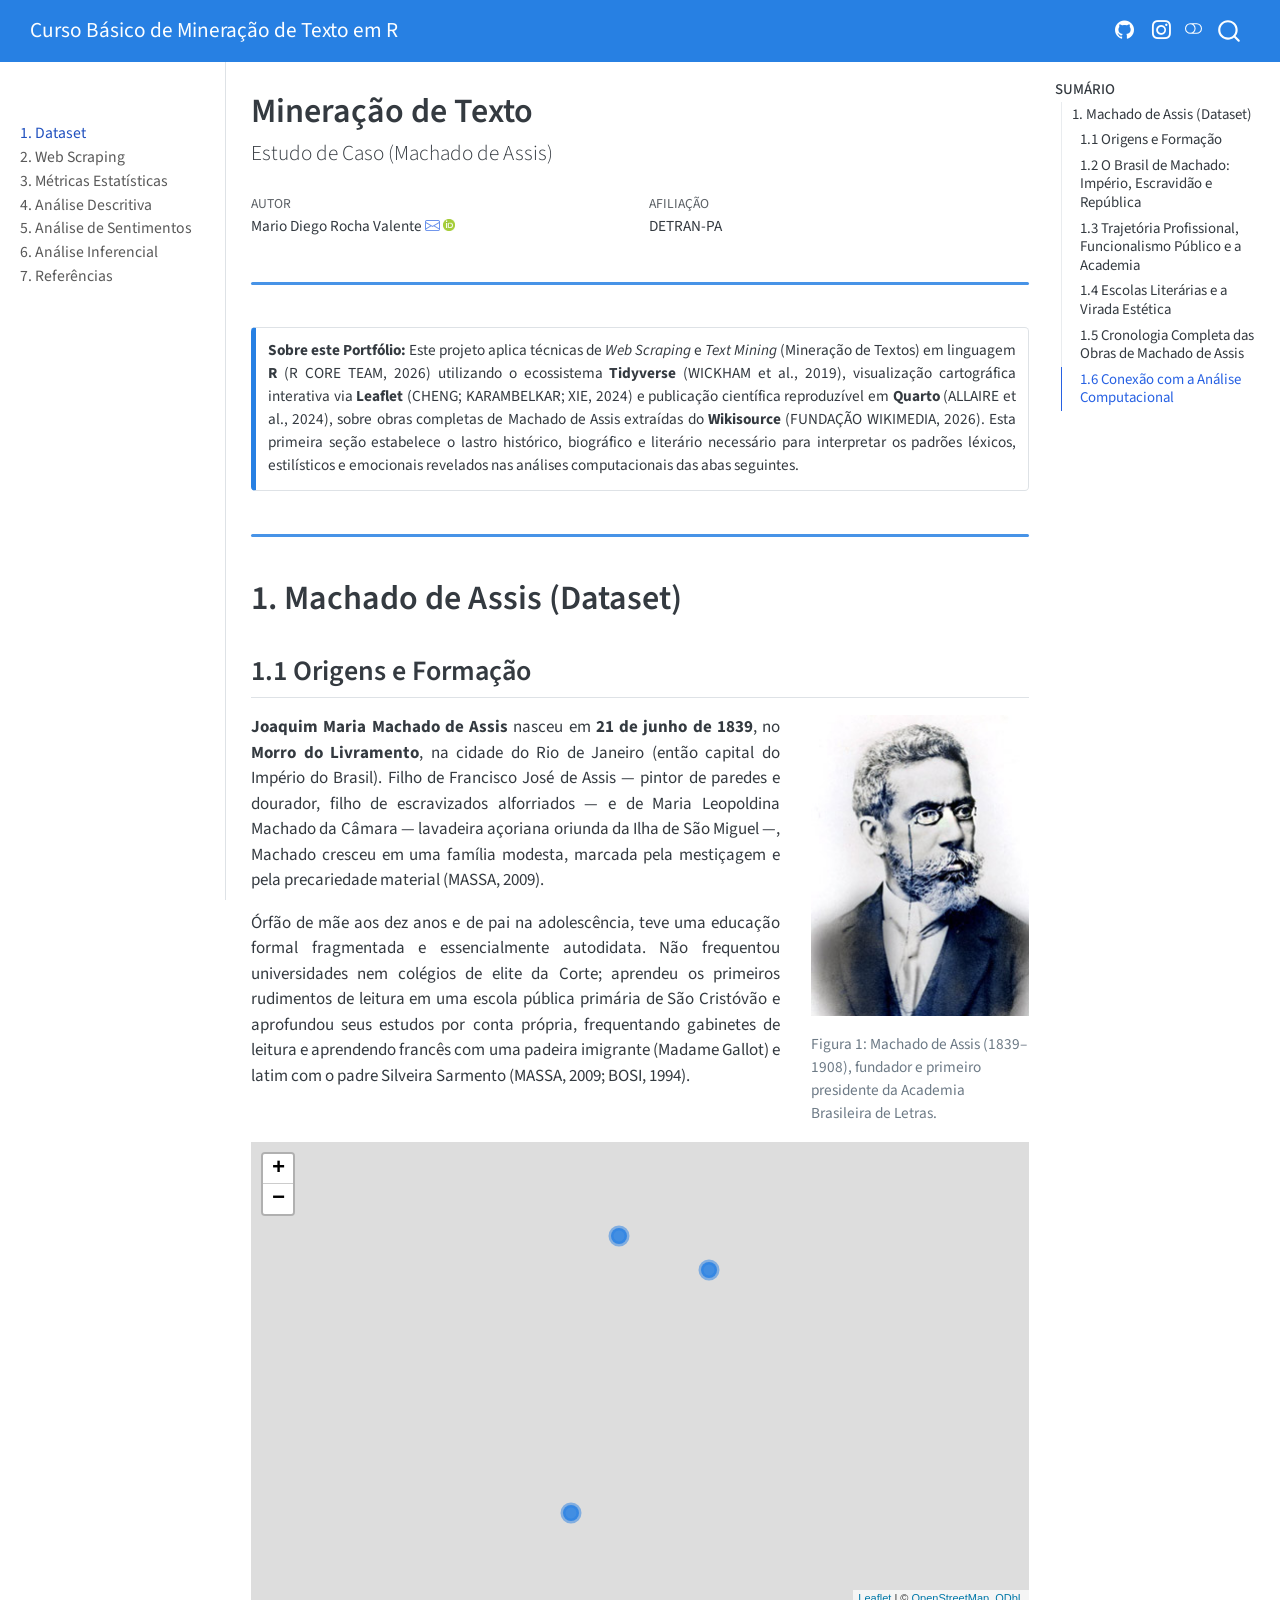
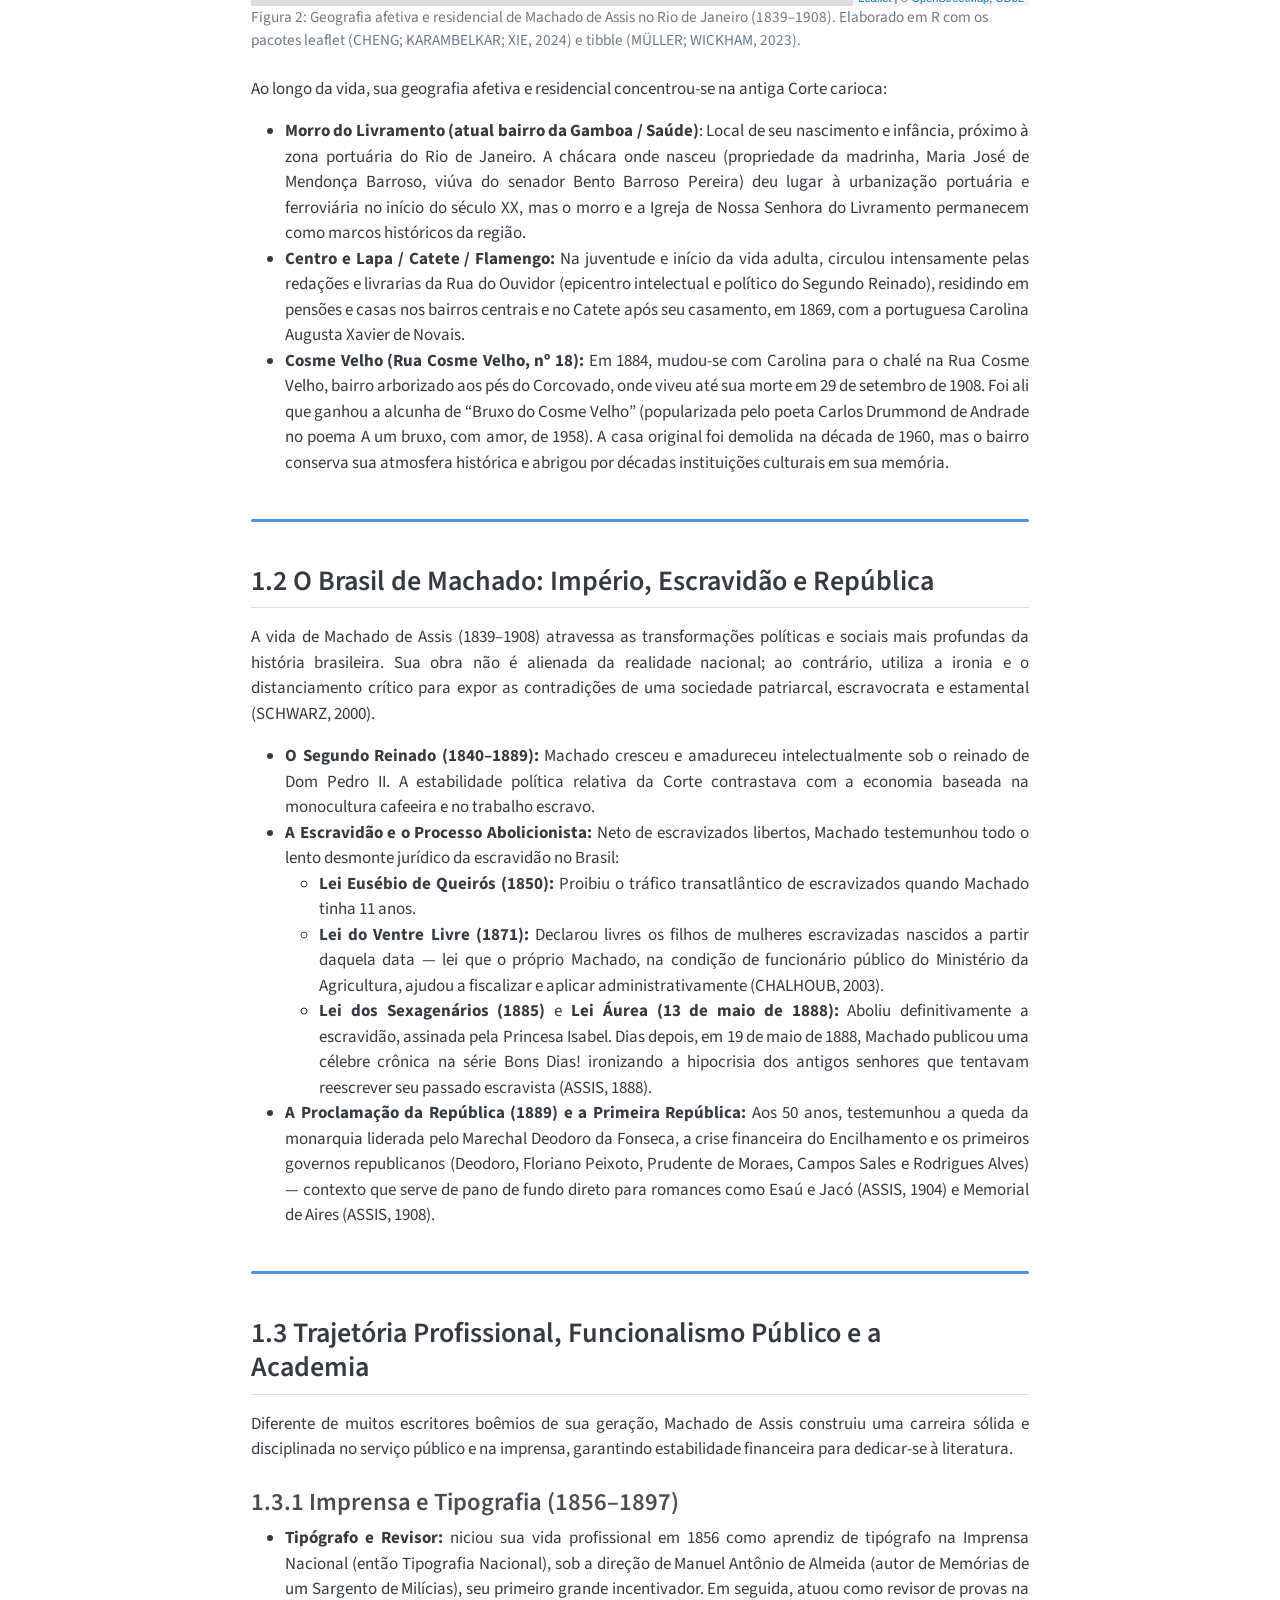
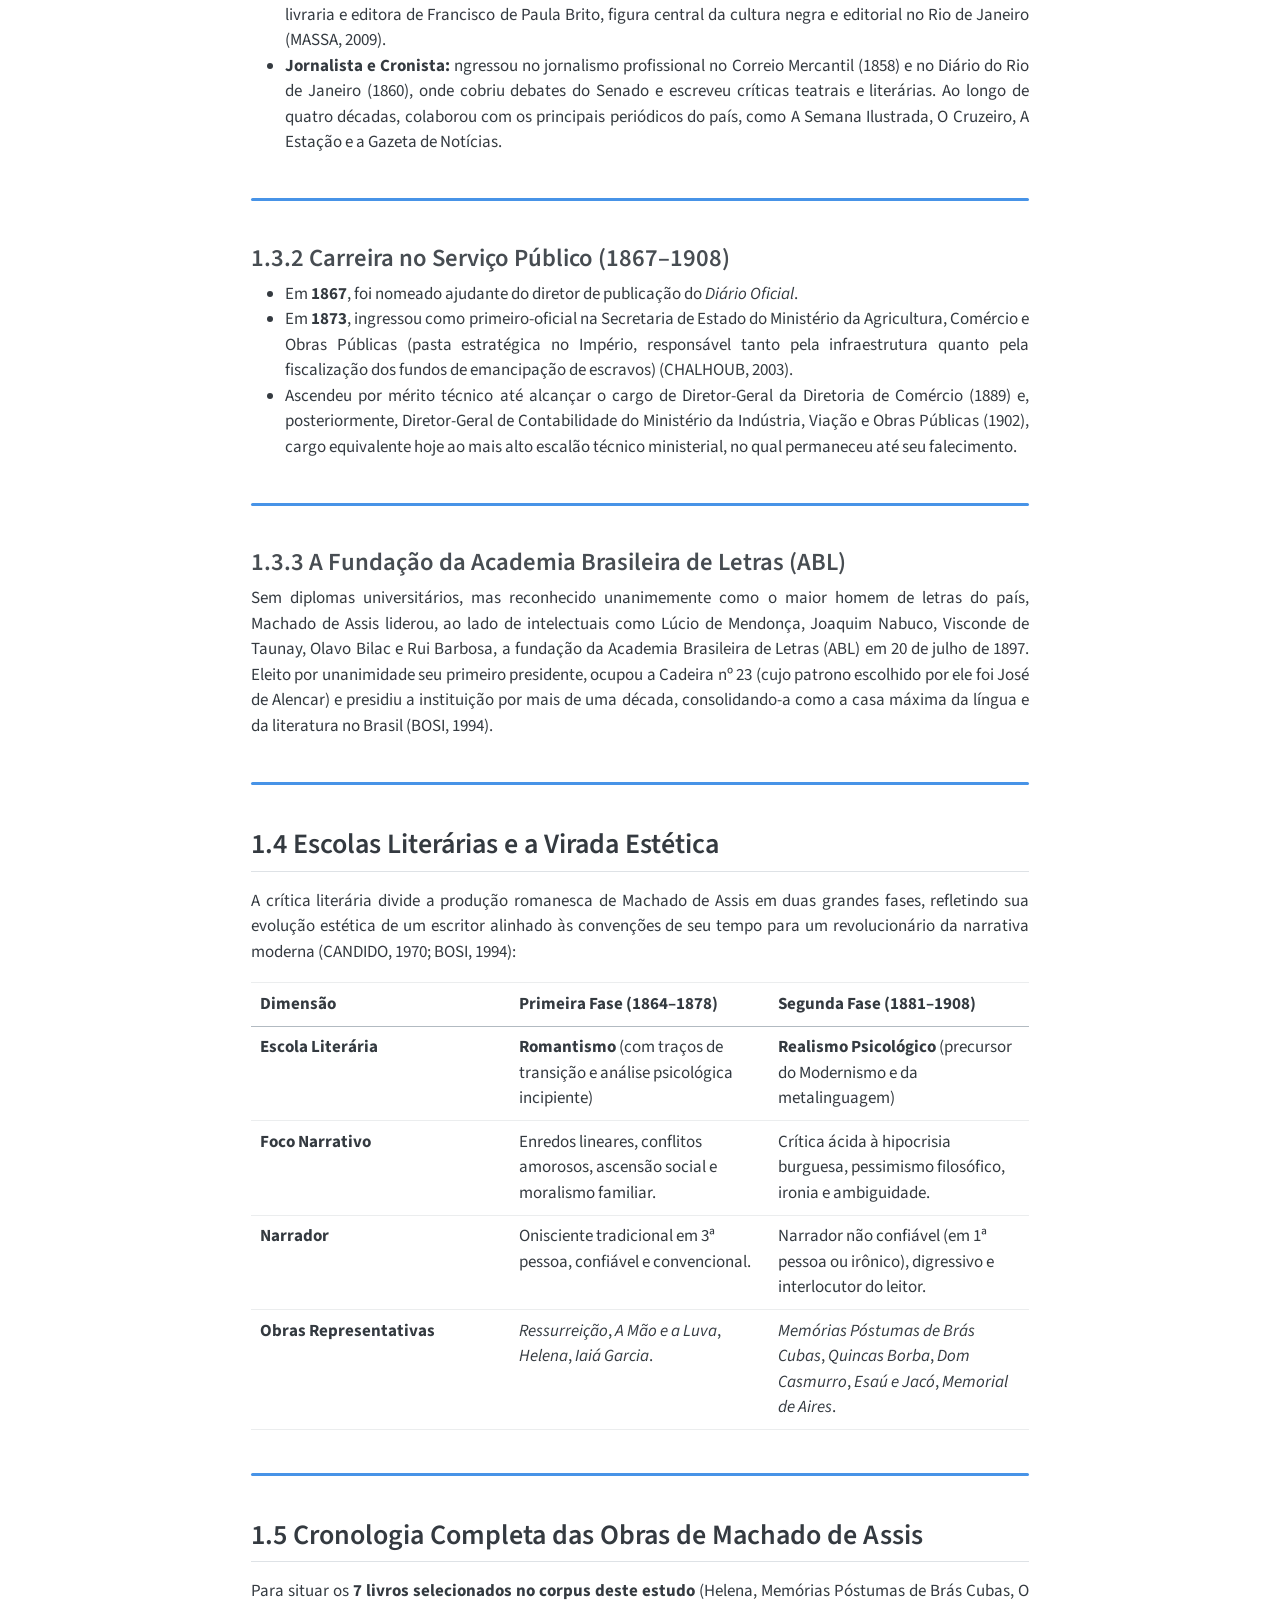
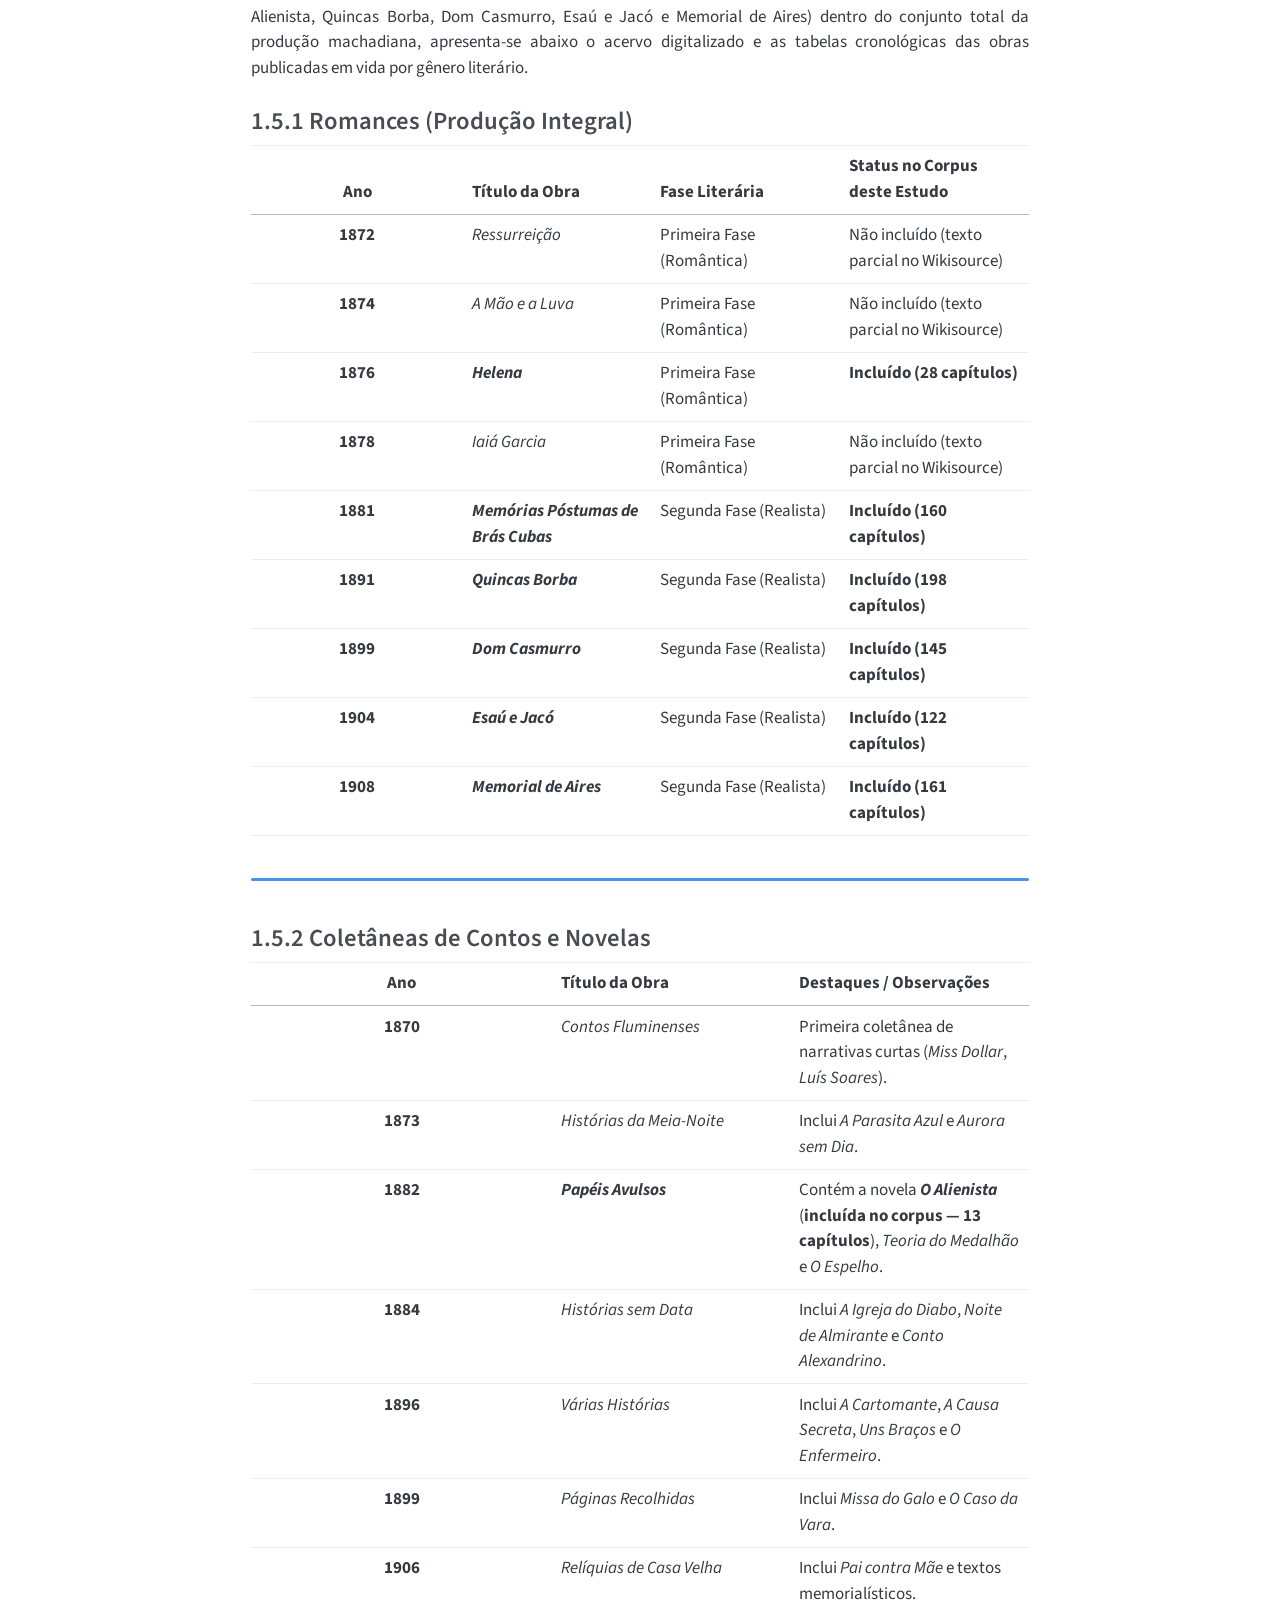
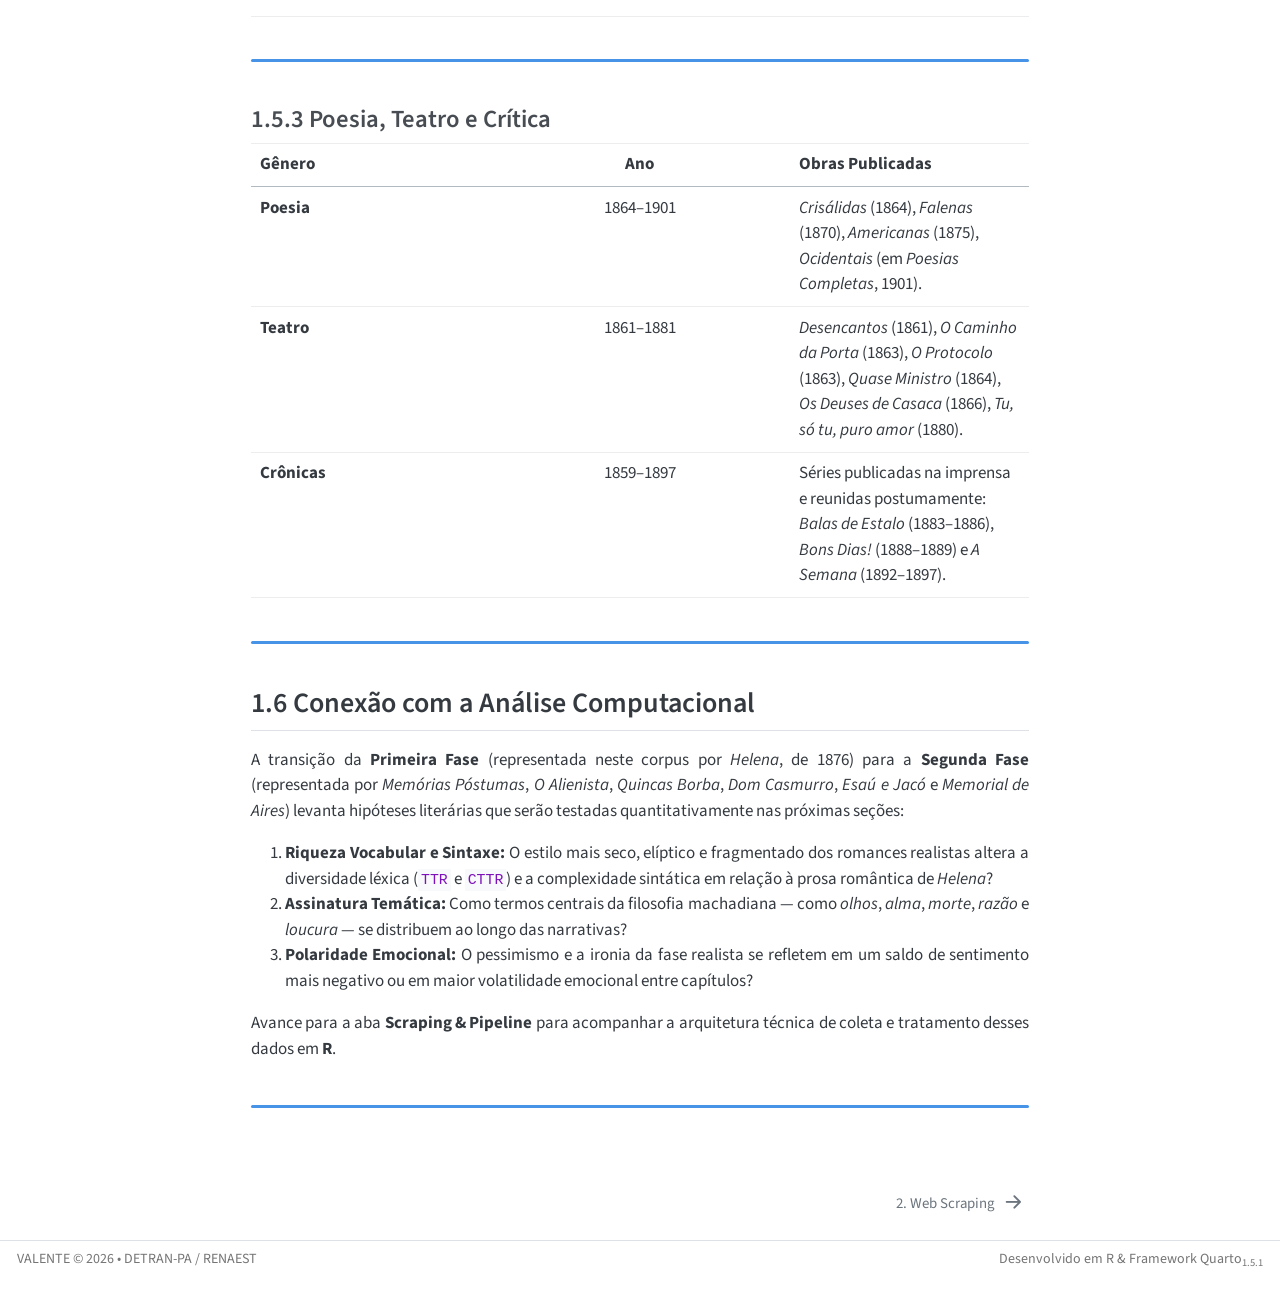
==== commit c542b2fc: "Add files via upload" ====
--- a/docs/index.html
+++ b/docs/index.html
@@ -1,5 +1,5 @@
 <!DOCTYPE html>
-<html xmlns="http://www.w3.org/1999/xhtml" lang="pt" xml:lang="pt"><head>
+<html xmlns="http://www.w3.org/1999/xhtml" lang="pt-BR" xml:lang="pt-BR"><head>
 
 <meta charset="utf-8">
 <meta name="generator" content="quarto-1.5.57">
@@ -8,7 +8,7 @@
 
 <meta name="author" content="Mario Diego Rocha Valente">
 
-<title>Curso Básico de Mineração de Texto – Text Mining in R</title>
+<title>Mineração de Texto – Curso Básico de Mineração de Texto em R</title>
 <style>
 code{white-space: pre-wrap;}
 span.smallcaps{font-variant: small-caps;}
@@ -31,6 +31,7 @@
 <script src="site_libs/quarto-search/fuse.min.js"></script>
 <script src="site_libs/quarto-search/quarto-search.js"></script>
 <meta name="quarto:offset" content="./">
+<link href="./scraping-metodologia.html" rel="next">
 <script src="site_libs/quarto-html/quarto.js"></script>
 <script src="site_libs/quarto-html/popper.min.js"></script>
 <script src="site_libs/quarto-html/tippy.umd.min.js"></script>
@@ -69,6 +70,7 @@
     "search-label": "Procurar"
   }
 }</script>
+<style>html{ scroll-behavior: smooth; }</style>
 <link href="site_libs/htmltools-fill-0.5.9/fill.css" rel="stylesheet">
 
 <script src="site_libs/htmlwidgets-1.6.4/htmlwidgets.js"></script>
@@ -90,40 +92,11 @@
 <script src="site_libs/leaflet-binding-2.2.3/leaflet.js"></script>
 
 
-  <script src="https://cdnjs.cloudflare.com/polyfill/v3/polyfill.min.js?features=es6"></script>
-  <script src="https://cdn.jsdelivr.net/npm/mathjax@3/es5/tex-chtml-full.js" type="text/javascript"></script>
-
-<script type="text/javascript">
-const typesetMath = (el) => {
-  if (window.MathJax) {
-    // MathJax Typeset
-    window.MathJax.typeset([el]);
-  } else if (window.katex) {
-    // KaTeX Render
-    var mathElements = el.getElementsByClassName("math");
-    var macros = [];
-    for (var i = 0; i < mathElements.length; i++) {
-      var texText = mathElements[i].firstChild;
-      if (mathElements[i].tagName == "SPAN") {
-        window.katex.render(texText.data, mathElements[i], {
-          displayMode: mathElements[i].classList.contains('display'),
-          throwOnError: false,
-          macros: macros,
-          fleqn: false
-        });
-      }
-    }
-  }
-}
-window.Quarto = {
-  typesetMath
-};
-</script>
 
 <link rel="stylesheet" href="styles.css">
 </head>
 
-<body class="nav-fixed">
+<body class="nav-sidebar docked nav-fixed">
 
 <div id="quarto-search-results"></div>
   <header id="quarto-header" class="headroom fixed-top">
@@ -131,7 +104,7 @@
       <div class="navbar-container container-fluid">
       <div class="navbar-brand-container mx-auto">
     <a class="navbar-brand" href="./index.html">
-    <span class="navbar-title">Text Mining in R</span>
+    <span class="navbar-title">Curso Básico de Mineração de Texto em R</span>
     </a>
   </div>
             <div id="quarto-search" class="" title="Procurar"></div>
@@ -139,36 +112,6 @@
   <span class="navbar-toggler-icon"></span>
 </button>
           <div class="collapse navbar-collapse" id="navbarCollapse">
-            <ul class="navbar-nav navbar-nav-scroll me-auto">
-  <li class="nav-item">
-    <a class="nav-link active" href="./index.html" aria-current="page"> 
-<span class="menu-text">Dataset</span></a>
-  </li>  
-  <li class="nav-item">
-    <a class="nav-link" href="./scraping-metodologia.html"> 
-<span class="menu-text">Web Scraping</span></a>
-  </li>  
-  <li class="nav-item">
-    <a class="nav-link" href="./metricas-teoria.html"> 
-<span class="menu-text">Métricas Estatísticas</span></a>
-  </li>  
-  <li class="nav-item">
-    <a class="nav-link" href="./resultados-descritivos.html"> 
-<span class="menu-text">Análise Descritiva</span></a>
-  </li>  
-  <li class="nav-item">
-    <a class="nav-link" href="./analise-sentimento.html"> 
-<span class="menu-text">Análise de Sentimentos</span></a>
-  </li>  
-  <li class="nav-item">
-    <a class="nav-link" href="./modelagem-avancada.html"> 
-<span class="menu-text">Análise Inferencial</span></a>
-  </li>  
-  <li class="nav-item">
-    <a class="nav-link" href="./referencias.html"> 
-<span class="menu-text">Referências</span></a>
-  </li>  
-</ul>
             <ul class="navbar-nav navbar-nav-scroll ms-auto">
   <li class="nav-item compact">
     <a class="nav-link" href="https://github.com/MarioDhiego"> <i class="bi bi-github" role="img" aria-label="GitHub">
@@ -187,10 +130,77 @@
 </div>
       </div> <!-- /container-fluid -->
     </nav>
+  <nav class="quarto-secondary-nav">
+    <div class="container-fluid d-flex">
+      <button type="button" class="quarto-btn-toggle btn" data-bs-toggle="collapse" role="button" data-bs-target=".quarto-sidebar-collapse-item" aria-controls="quarto-sidebar" aria-expanded="false" aria-label="Alternar barra lateral" onclick="if (window.quartoToggleHeadroom) { window.quartoToggleHeadroom(); }">
+        <i class="bi bi-layout-text-sidebar-reverse"></i>
+      </button>
+        <nav class="quarto-page-breadcrumbs" aria-label="breadcrumb"><ol class="breadcrumb"><li class="breadcrumb-item"><a href="./index.html">1. Dataset</a></li></ol></nav>
+        <a class="flex-grow-1" role="navigation" data-bs-toggle="collapse" data-bs-target=".quarto-sidebar-collapse-item" aria-controls="quarto-sidebar" aria-expanded="false" aria-label="Alternar barra lateral" onclick="if (window.quartoToggleHeadroom) { window.quartoToggleHeadroom(); }">      
+        </a>
+      <button type="button" class="btn quarto-search-button" aria-label="Procurar" onclick="window.quartoOpenSearch();">
+        <i class="bi bi-search"></i>
+      </button>
+    </div>
+  </nav>
 </header>
 <!-- content -->
 <div id="quarto-content" class="quarto-container page-columns page-rows-contents page-layout-article page-navbar">
 <!-- sidebar -->
+  <nav id="quarto-sidebar" class="sidebar collapse collapse-horizontal quarto-sidebar-collapse-item sidebar-navigation docked overflow-auto">
+        <div class="mt-2 flex-shrink-0 align-items-center">
+        <div class="sidebar-search">
+        <div id="quarto-search" class="" title="Procurar"></div>
+        </div>
+        </div>
+    <div class="sidebar-menu-container"> 
+    <ul class="list-unstyled mt-1">
+        <li class="sidebar-item">
+  <div class="sidebar-item-container"> 
+  <a href="./index.html" class="sidebar-item-text sidebar-link active">
+ <span class="menu-text">1. Dataset</span></a>
+  </div>
+</li>
+        <li class="sidebar-item">
+  <div class="sidebar-item-container"> 
+  <a href="./scraping-metodologia.html" class="sidebar-item-text sidebar-link">
+ <span class="menu-text">2. Web Scraping</span></a>
+  </div>
+</li>
+        <li class="sidebar-item">
+  <div class="sidebar-item-container"> 
+  <a href="./metricas-teoria.html" class="sidebar-item-text sidebar-link">
+ <span class="menu-text">3. Métricas Estatísticas</span></a>
+  </div>
+</li>
+        <li class="sidebar-item">
+  <div class="sidebar-item-container"> 
+  <a href="./resultados-descritivos.html" class="sidebar-item-text sidebar-link">
+ <span class="menu-text">4. Análise Descritiva</span></a>
+  </div>
+</li>
+        <li class="sidebar-item">
+  <div class="sidebar-item-container"> 
+  <a href="./analise-sentimento.html" class="sidebar-item-text sidebar-link">
+ <span class="menu-text">5. Análise de Sentimentos</span></a>
+  </div>
+</li>
+        <li class="sidebar-item">
+  <div class="sidebar-item-container"> 
+  <a href="./modelagem-avancada.html" class="sidebar-item-text sidebar-link">
+ <span class="menu-text">6. Análise Inferencial</span></a>
+  </div>
+</li>
+        <li class="sidebar-item">
+  <div class="sidebar-item-container"> 
+  <a href="./referencias.html" class="sidebar-item-text sidebar-link">
+ <span class="menu-text">7. Referências</span></a>
+  </div>
+</li>
+    </ul>
+    </div>
+</nav>
+<div id="quarto-sidebar-glass" class="quarto-sidebar-collapse-item" data-bs-toggle="collapse" data-bs-target=".quarto-sidebar-collapse-item"></div>
 <!-- margin-sidebar -->
     <div id="quarto-margin-sidebar" class="sidebar margin-sidebar">
         <nav id="TOC" role="doc-toc" class="toc-active">
@@ -224,7 +234,7 @@
 
 <header id="title-block-header" class="quarto-title-block default">
 <div class="quarto-title">
-<h1 class="title">Curso Básico de Mineração de Texto</h1>
+<h1 class="title">Mineração de Texto</h1>
 <p class="subtitle lead">Estudo de Caso (Machado de Assis)</p>
 </div>
 
@@ -294,8 +304,8 @@
 <div id="fig-mapa-machado" class="cell-output-display quarto-float quarto-figure quarto-figure-center anchored">
 <figure class="quarto-float quarto-float-fig figure">
 <div aria-describedby="fig-mapa-machado-caption-0ceaefa1-69ba-4598-a22c-09a6ac19f8ca">
-<div class="leaflet html-widget html-fill-item" id="htmlwidget-df5ea286bf4c87b786c3" style="width:100%;height:464px;"></div>
-<script type="application/json" data-for="htmlwidget-df5ea286bf4c87b786c3">{"x":{"options":{"crs":{"crsClass":"L.CRS.EPSG3857","code":null,"proj4def":null,"projectedBounds":null,"options":{}}},"calls":[{"method":"addTiles","args":["https://{s}.tile.openstreetmap.org/{z}/{x}/{y}.png",null,null,{"minZoom":0,"maxZoom":18,"tileSize":256,"subdomains":"abc","errorTileUrl":"","tms":false,"noWrap":false,"zoomOffset":0,"zoomReverse":false,"opacity":1,"zIndex":1,"detectRetina":false,"attribution":"&copy; <a href=\"https://openstreetmap.org/copyright/\">OpenStreetMap<\/a>,  <a href=\"https://opendatacommons.org/licenses/odbl/\">ODbL<\/a>"}]},{"method":"addCircleMarkers","args":[[-22.8981,-22.9035,-22.9419],[-43.1925,-43.1772,-43.2008],8,null,null,{"interactive":true,"className":"","stroke":true,"color":"#2780e3","weight":5,"opacity":0.5,"fill":true,"fillColor":"#2780e3","fillOpacity":0.85},null,null,["<b>Morro do Livramento (Gamboa)<\/b><br/>Nascimento (1839) e infância na antiga chácara do Livramento.","<b>Rua do Ouvidor (Centro)<\/b><br/>Epicentro jornalístico, livraria Paula Brito e redações do Segundo Reinado.","<b>Rua Cosme Velho, nº 18<\/b><br/>Residência com Carolina (1884–1908), onde ganhou a alcunha de 'Bruxo do Cosme Velho'."],null,null,{"interactive":false,"permanent":false,"direction":"auto","opacity":1,"offset":[0,0],"textsize":"10px","textOnly":false,"className":"","sticky":true},null]}],"fitBounds":[-22.948,-43.208,-22.892,-43.17,[]],"limits":{"lat":[-22.9419,-22.8981],"lng":[-43.2008,-43.1772]}},"evals":[],"jsHooks":[]}</script>
+<div class="leaflet html-widget html-fill-item" id="htmlwidget-3fe711a9ba7c11476691" style="width:100%;height:464px;"></div>
+<script type="application/json" data-for="htmlwidget-3fe711a9ba7c11476691">{"x":{"options":{"crs":{"crsClass":"L.CRS.EPSG3857","code":null,"proj4def":null,"projectedBounds":null,"options":{}}},"calls":[{"method":"addTiles","args":["https://{s}.tile.openstreetmap.org/{z}/{x}/{y}.png",null,null,{"minZoom":0,"maxZoom":18,"tileSize":256,"subdomains":"abc","errorTileUrl":"","tms":false,"noWrap":false,"zoomOffset":0,"zoomReverse":false,"opacity":1,"zIndex":1,"detectRetina":false,"attribution":"&copy; <a href=\"https://openstreetmap.org/copyright/\">OpenStreetMap<\/a>,  <a href=\"https://opendatacommons.org/licenses/odbl/\">ODbL<\/a>"}]},{"method":"addCircleMarkers","args":[[-22.8981,-22.9035,-22.9419],[-43.1925,-43.1772,-43.2008],8,null,null,{"interactive":true,"className":"","stroke":true,"color":"#2780e3","weight":5,"opacity":0.5,"fill":true,"fillColor":"#2780e3","fillOpacity":0.85},null,null,["<b>Morro do Livramento (Gamboa)<\/b><br/>Nascimento (1839) e infância na antiga chácara do Livramento.","<b>Rua do Ouvidor (Centro)<\/b><br/>Epicentro jornalístico, livraria Paula Brito e redações do Segundo Reinado.","<b>Rua Cosme Velho, nº 18<\/b><br/>Residência com Carolina (1884–1908), onde ganhou a alcunha de 'Bruxo do Cosme Velho'."],null,null,{"interactive":false,"permanent":false,"direction":"auto","opacity":1,"offset":[0,0],"textsize":"10px","textOnly":false,"className":"","sticky":true},null]}],"fitBounds":[-22.948,-43.208,-22.892,-43.17,[]],"limits":{"lat":[-22.9419,-22.8981],"lng":[-43.2008,-43.1772]}},"evals":[],"jsHooks":[]}</script>
 </div>
 <figcaption class="quarto-float-caption-bottom quarto-float-caption quarto-float-fig" id="fig-mapa-machado-caption-0ceaefa1-69ba-4598-a22c-09a6ac19f8ca">
 Figura&nbsp;2: Geografia afetiva e residencial de Machado de Assis no Rio de Janeiro (1839–1908). Elaborado em R com os pacotes leaflet (CHENG; KARAMBELKAR; XIE, 2024) e tibble (MÜLLER; WICKHAM, 2023).
@@ -578,7 +588,7 @@
 </section>
 </section>
 
-</main> <!-- /main -->
+<a onclick="window.scrollTo(0, 0); return false;" role="button" id="quarto-back-to-top"><i class="bi bi-arrow-up"></i> De volta ao topo</a></main> <!-- /main -->
 <script id="quarto-html-after-body" type="application/javascript">
 window.document.addEventListener("DOMContentLoaded", function (event) {
   const toggleBodyColorMode = (bsSheetEl) => {
@@ -1143,17 +1153,26 @@
   }
 });
 </script>
+<nav class="page-navigation">
+  <div class="nav-page nav-page-previous">
+  </div>
+  <div class="nav-page nav-page-next">
+      <a href="./scraping-metodologia.html" class="pagination-link" aria-label="2. Web Scraping">
+        <span class="nav-page-text">2. Web Scraping</span> <i class="bi bi-arrow-right-short"></i>
+      </a>
+  </div>
+</nav>
 </div> <!-- /content -->
 <footer class="footer">
   <div class="nav-footer">
     <div class="nav-footer-left">
-<p>VALENTE © 2026</p>
+<p>VALENTE © 2026 • DETRAN-PA / RENAEST</p>
 </div>   
     <div class="nav-footer-center">
       &nbsp;
     </div>
     <div class="nav-footer-right">
-<p>Framework <span class="math inline">\(Quarto_{1.5.1}\)</span></p>
+<p>Desenvolvido em R &amp; Framework Quarto<sub>1.5.1</sub></p>
 </div>
   </div>
 </footer>
@@ -1161,4 +1180,5 @@
 
 
 
+<script src="site_libs/quarto-html/zenscroll-min.js"></script>
 </body></html>
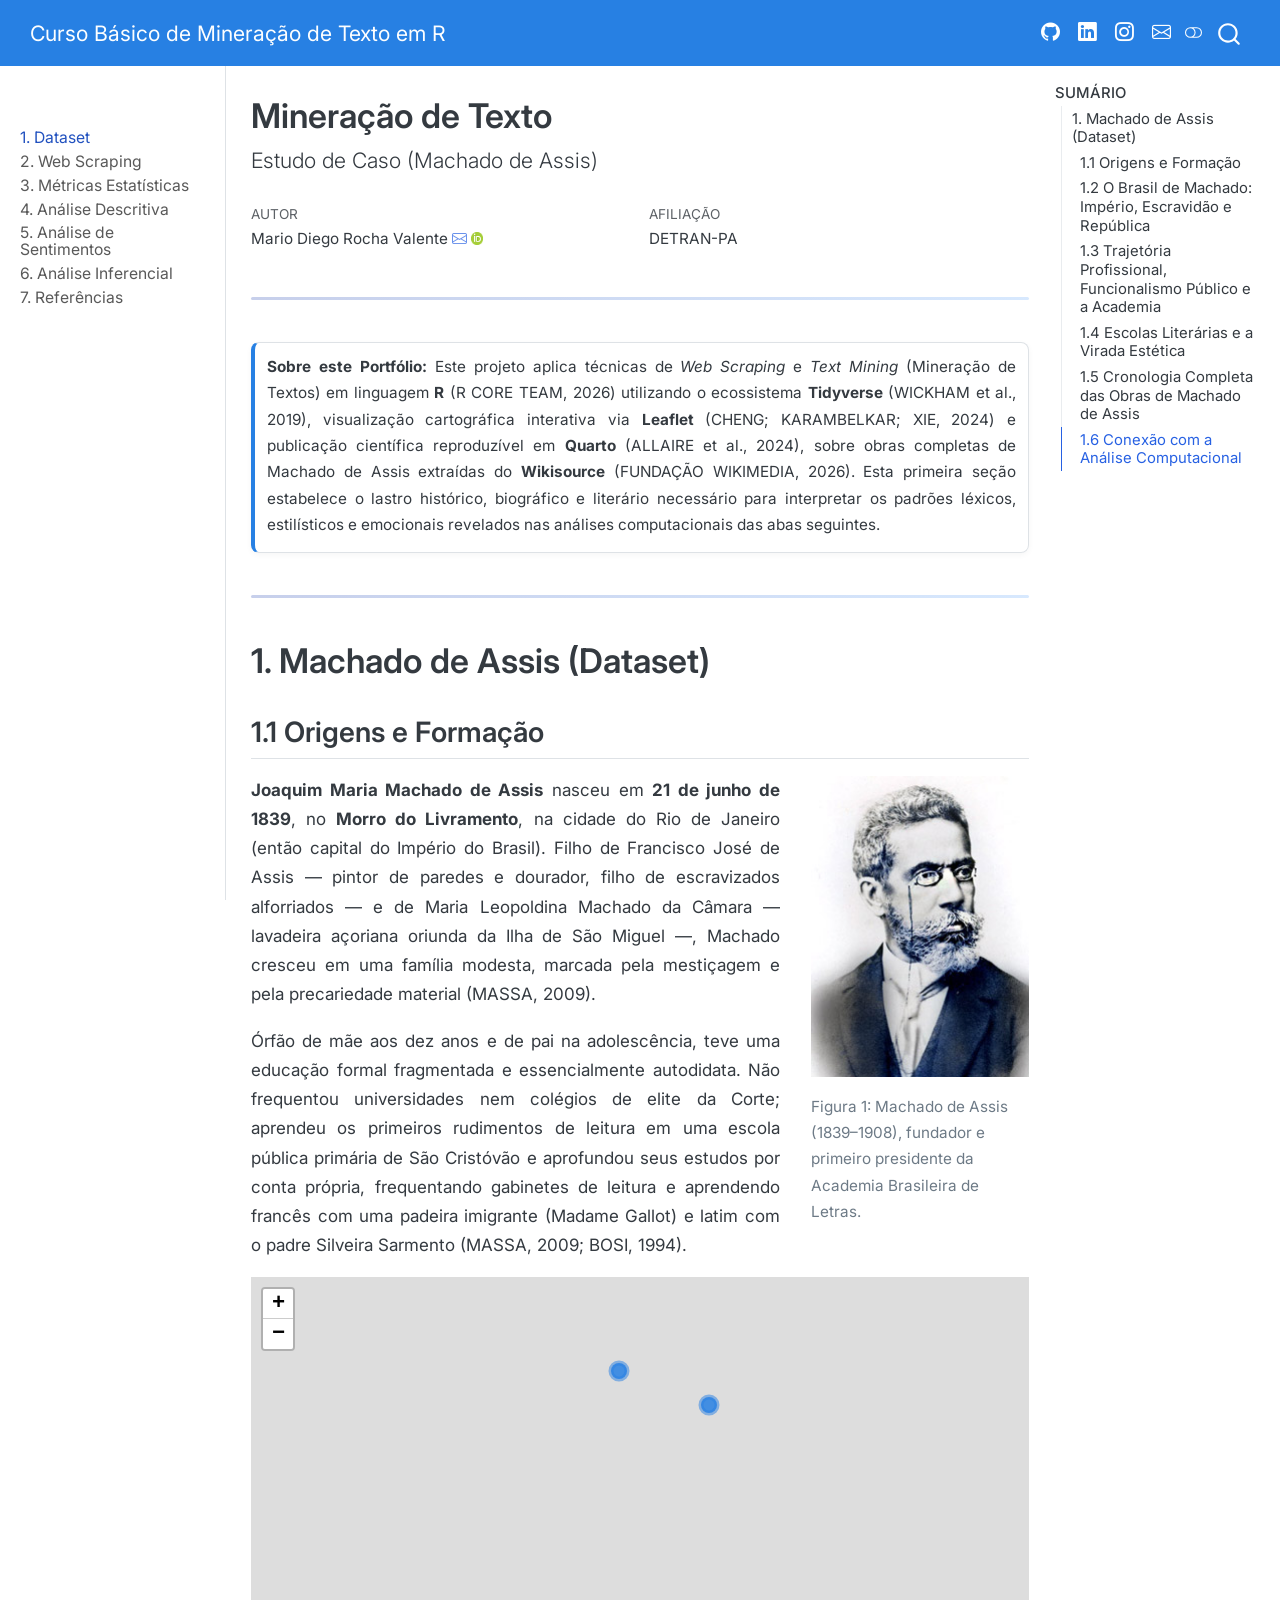
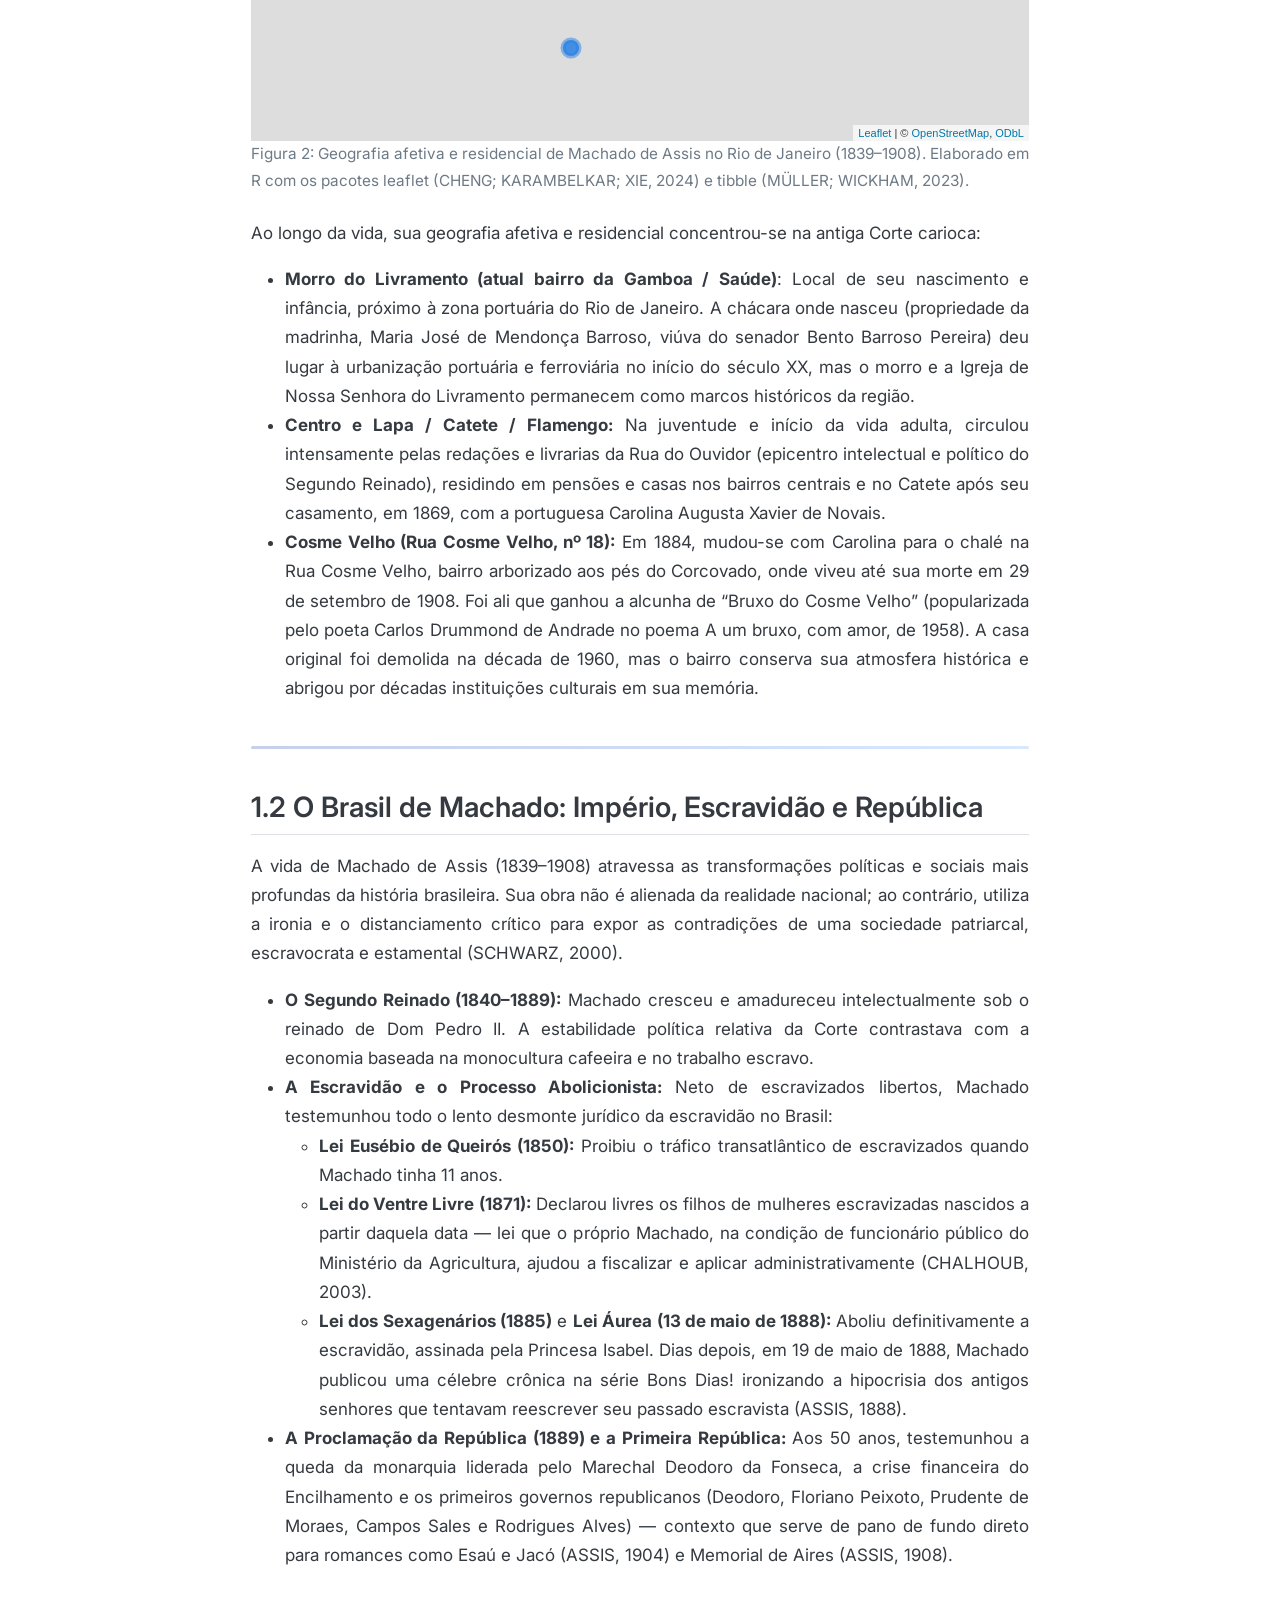
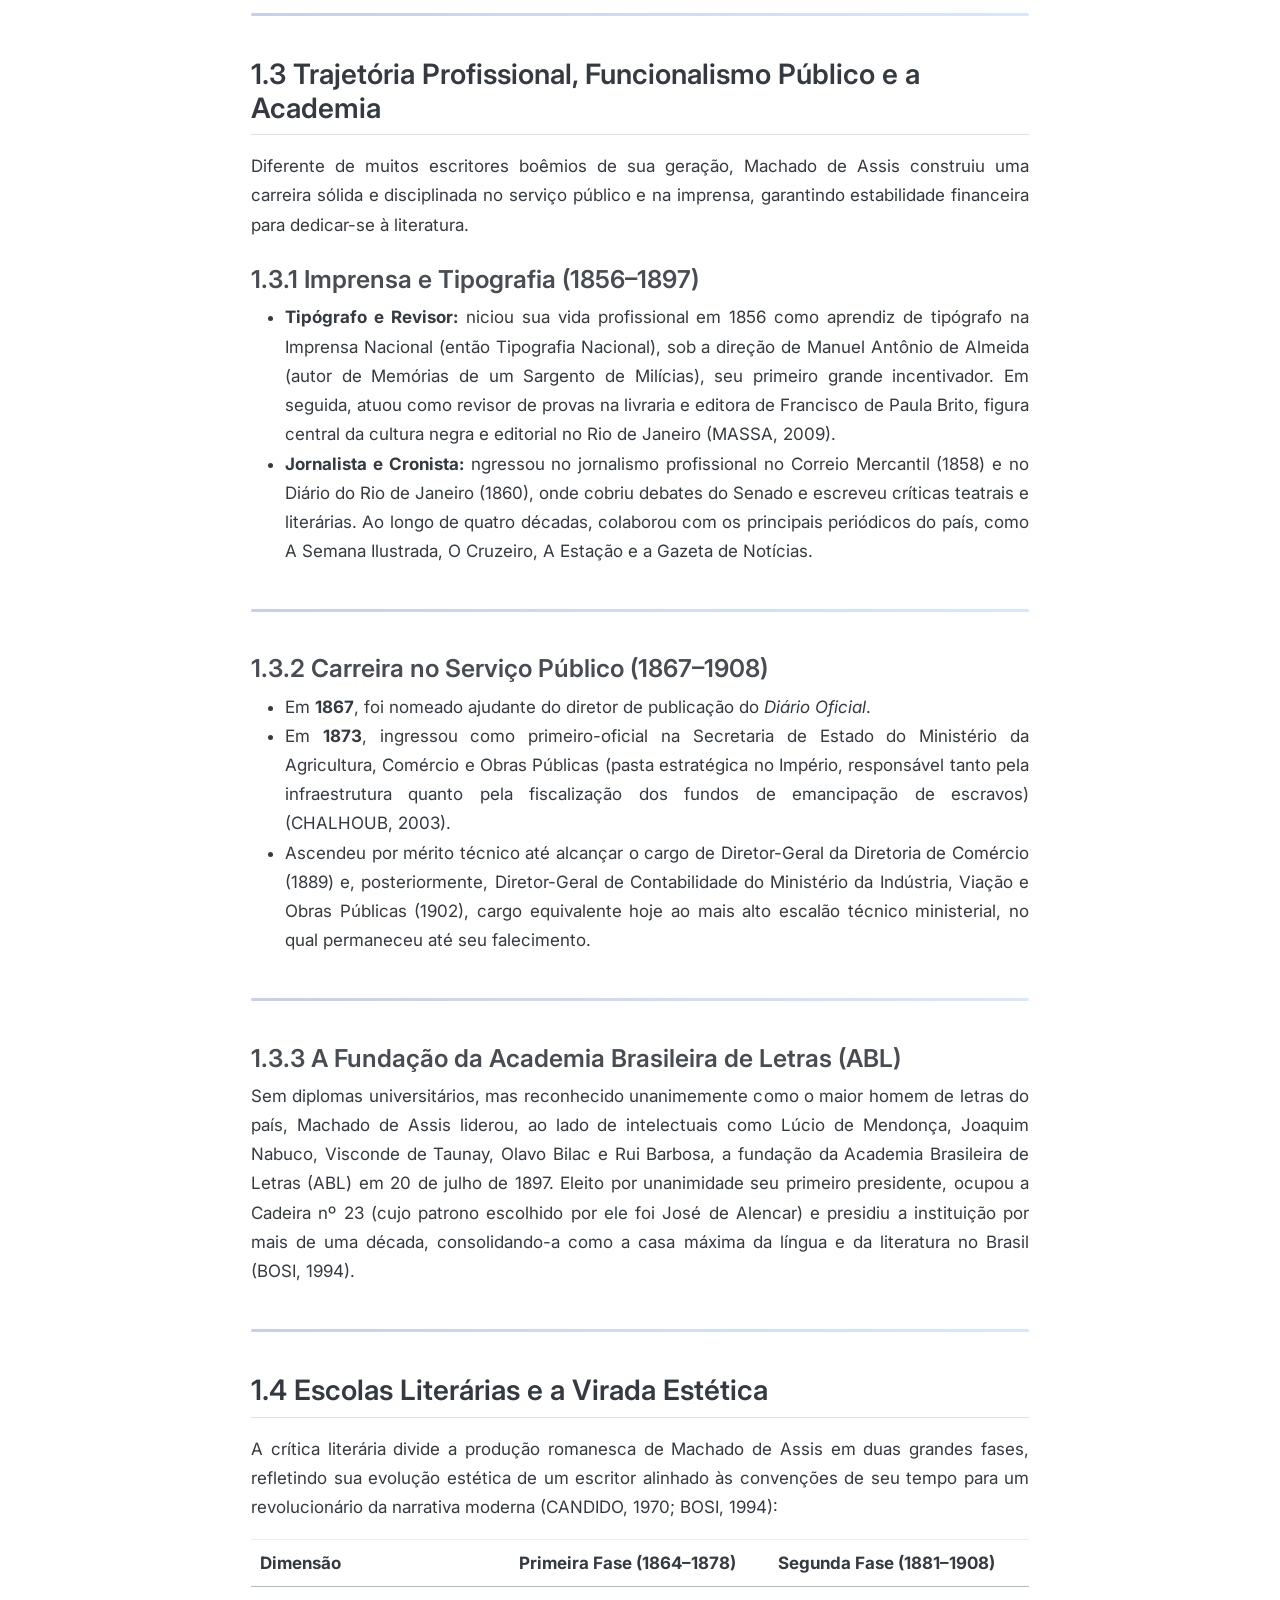
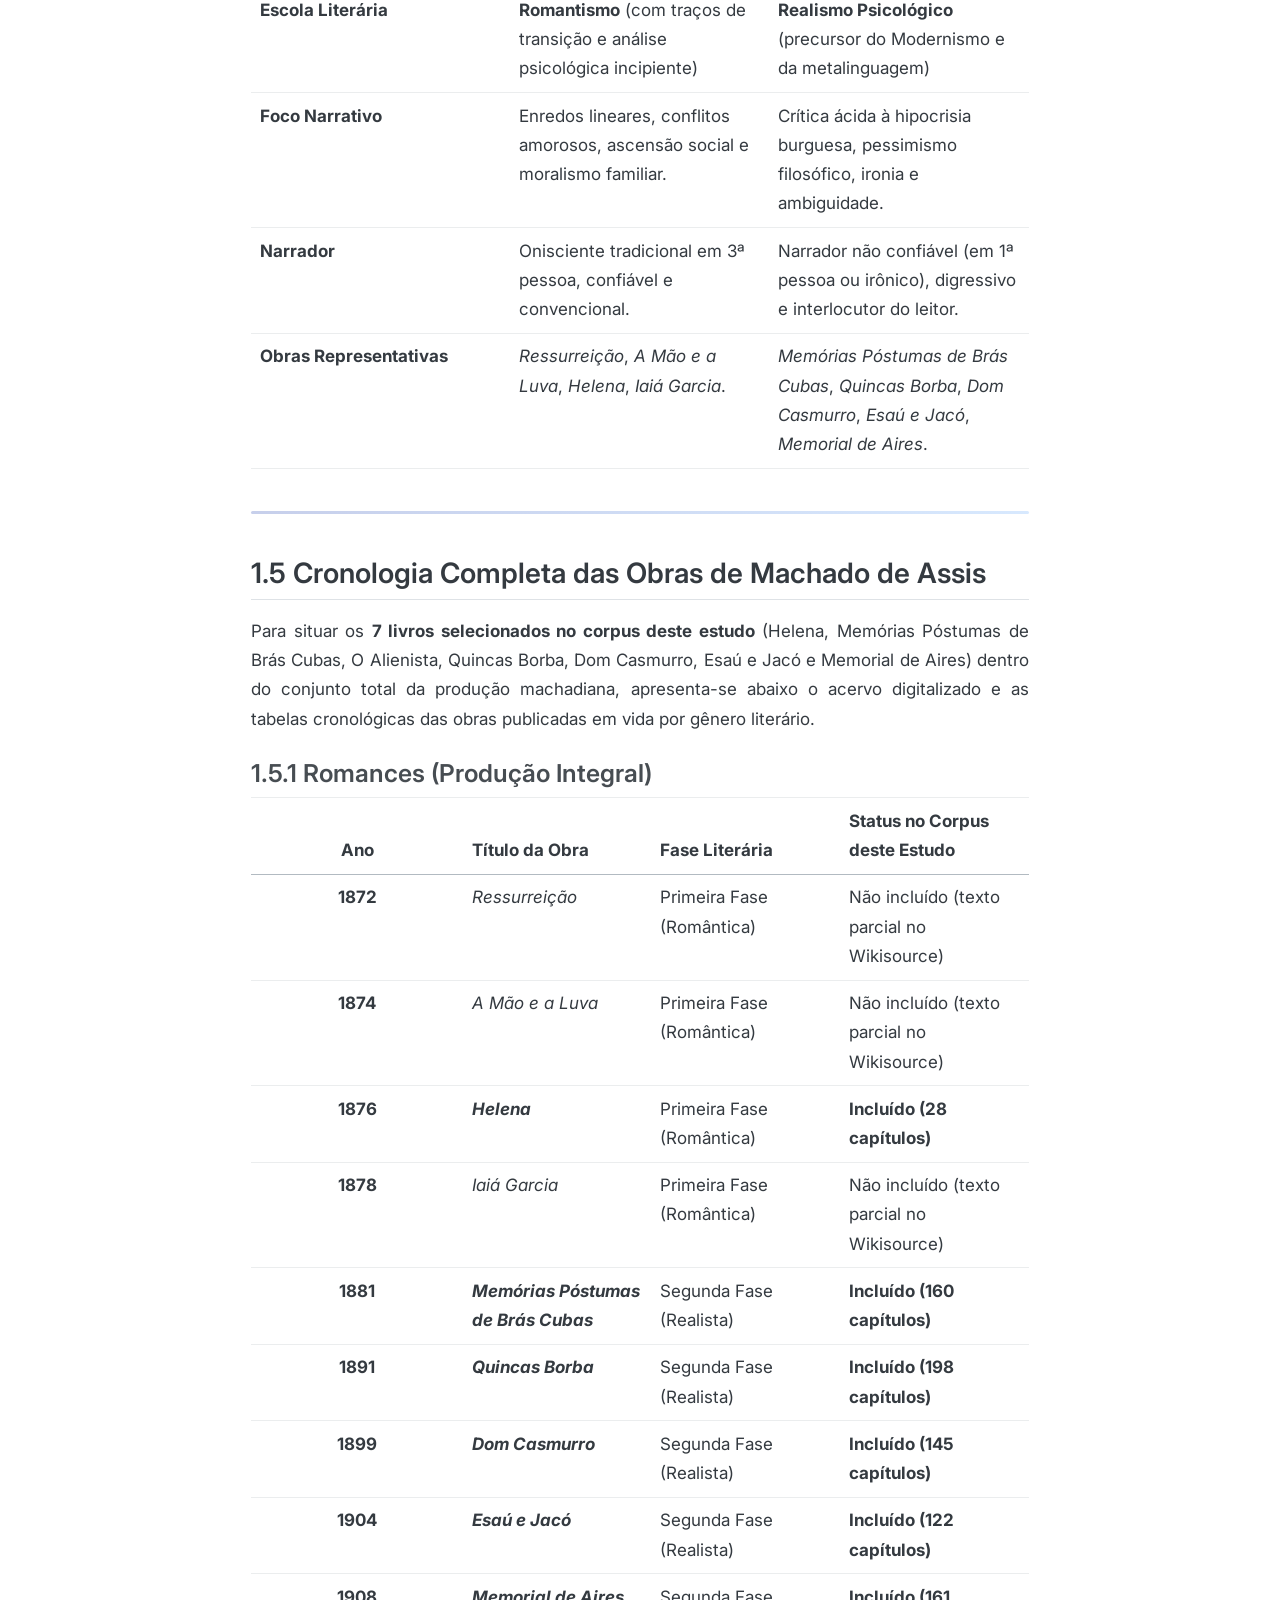
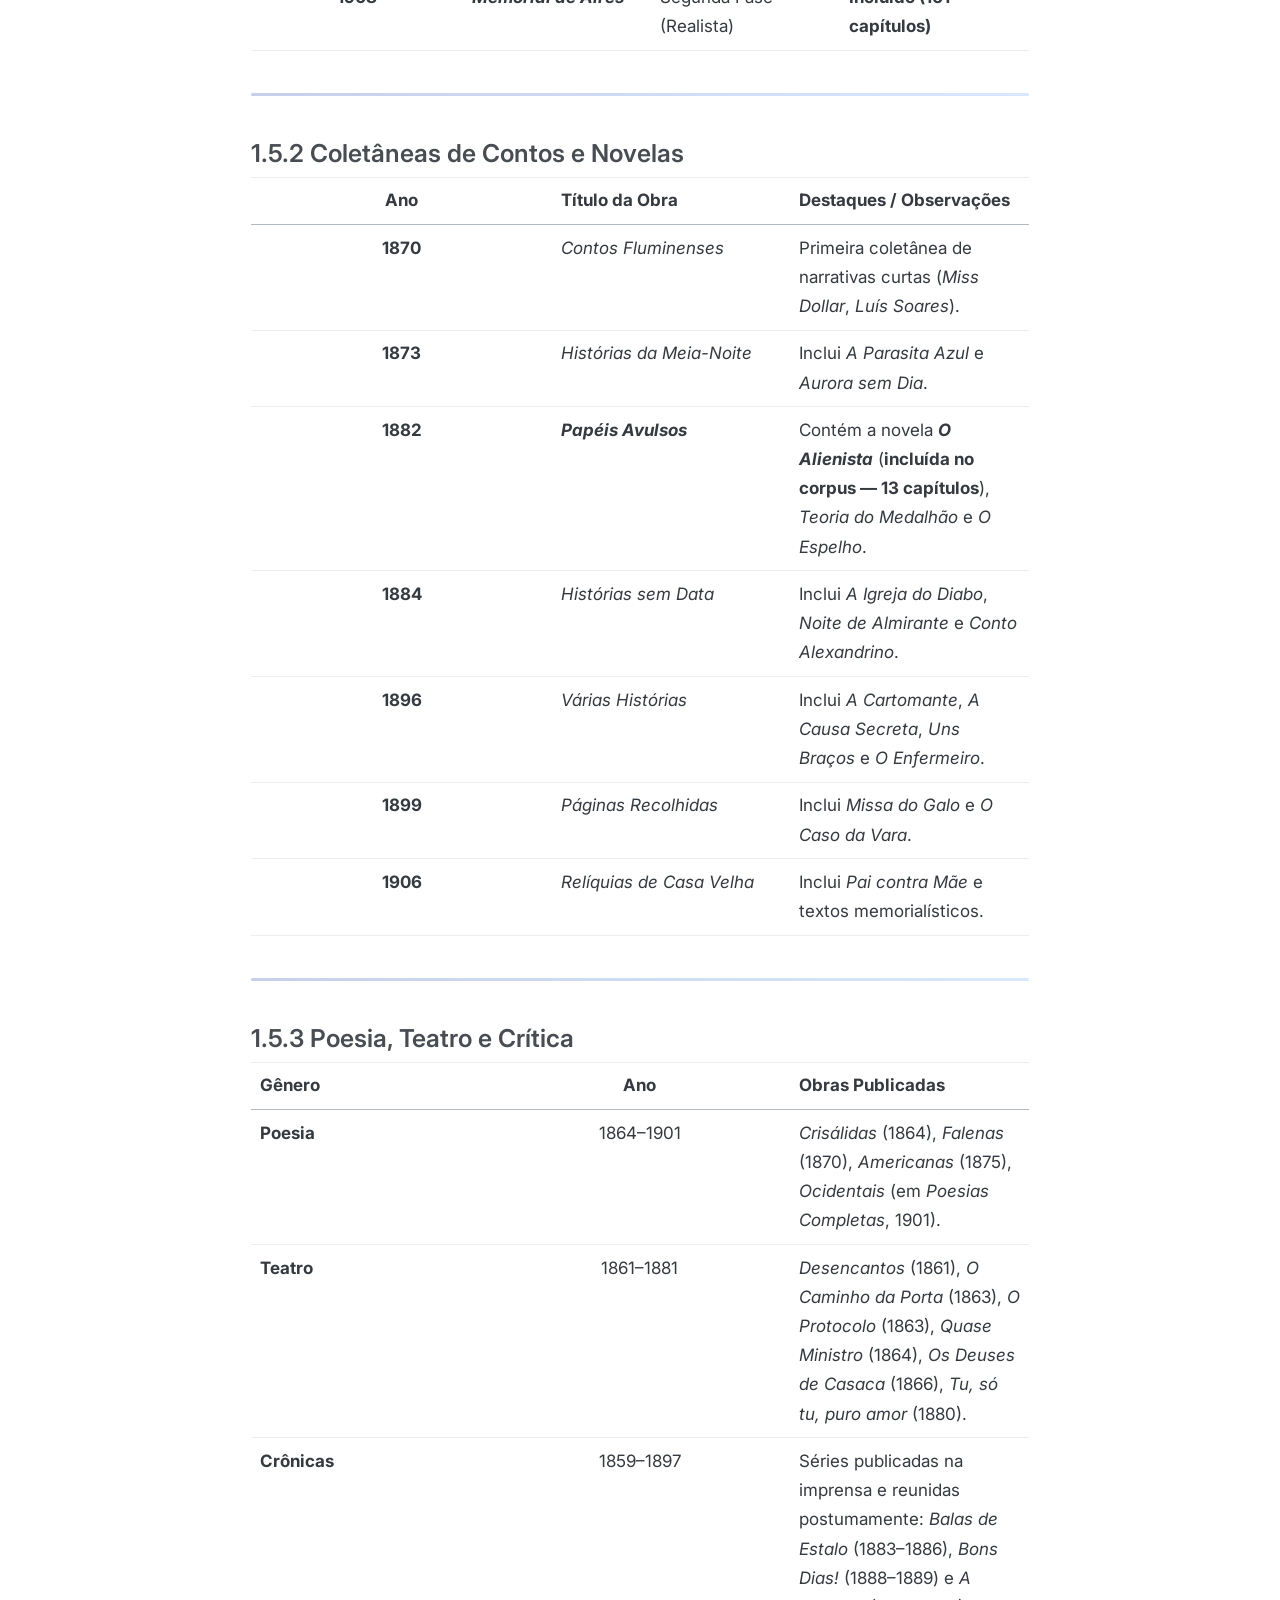
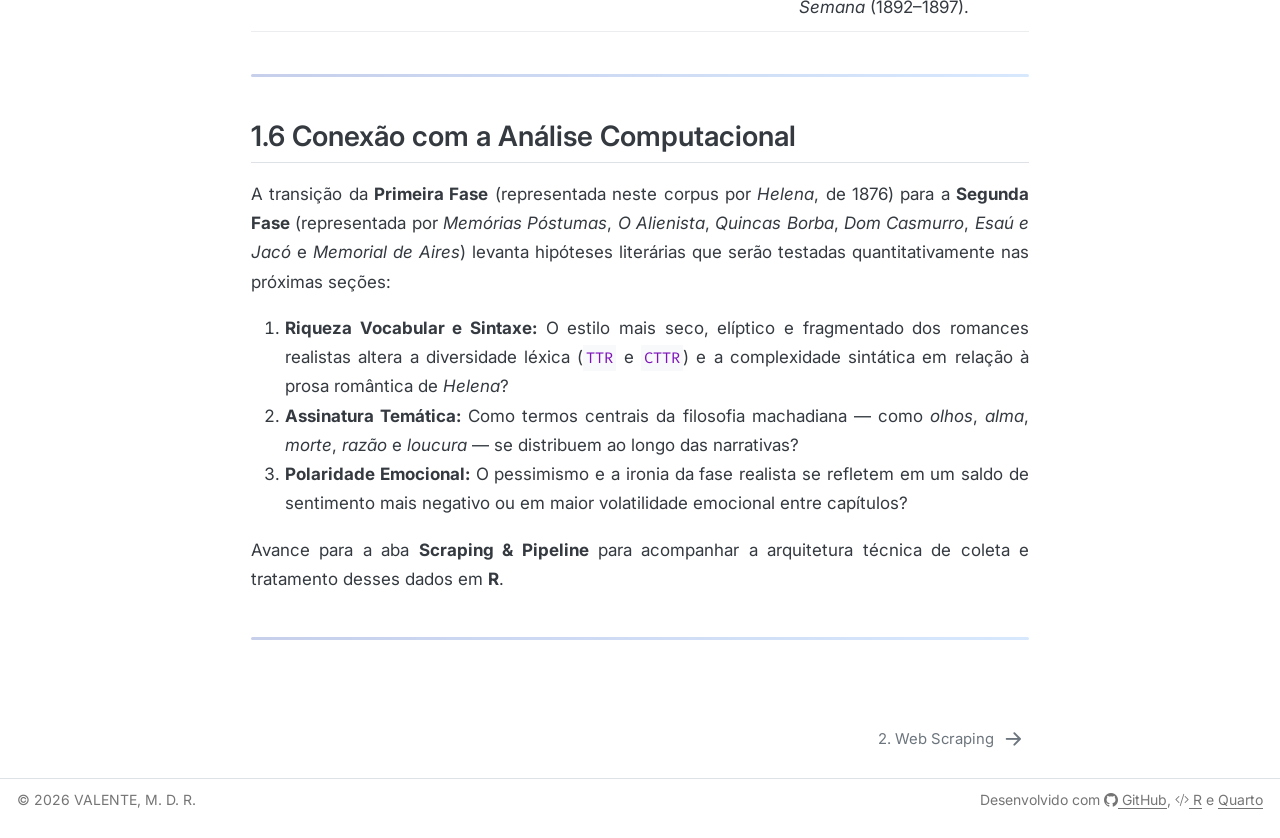
==== commit 395cbba4: "Add files via upload" ====
--- a/docs/index.html
+++ b/docs/index.html
@@ -43,6 +43,9 @@
 <link href="site_libs/bootstrap/bootstrap-icons.css" rel="stylesheet">
 <link href="site_libs/bootstrap/bootstrap.min.css" rel="stylesheet" class="quarto-color-scheme" id="quarto-bootstrap" data-mode="light">
 <link href="site_libs/bootstrap/bootstrap-dark.min.css" rel="prefetch" class="quarto-color-scheme quarto-color-alternate" id="quarto-bootstrap" data-mode="dark">
+<script src="site_libs/quarto-contrib/glightbox/glightbox.min.js"></script>
+<link href="site_libs/quarto-contrib/glightbox/glightbox.min.css" rel="stylesheet">
+<link href="site_libs/quarto-contrib/glightbox/lightbox.css" rel="stylesheet">
 <script id="quarto-search-options" type="application/json">{
   "location": "navbar",
   "copy-button": false,
@@ -94,6 +97,10 @@
 
 
 <link rel="stylesheet" href="styles.css">
+<meta property="og:title" content="Mineração de Texto – Curso Básico de Mineração de Texto em R">
+<meta property="og:description" content="Estudo de Caso (Machado de Assis)">
+<meta property="og:image" content="https://mariodhiego.github.io/Web_Scraping_Book_Machado_Assis/[data-uri]">
+<meta property="og:site_name" content="Curso Básico de Mineração de Texto em R">
 </head>
 
 <body class="nav-sidebar docked nav-fixed">
@@ -119,7 +126,17 @@
 <span class="menu-text"></span></a>
   </li>  
   <li class="nav-item compact">
+    <a class="nav-link" href="https://www.linkedin.com/in/mário-diego/"> <i class="bi bi-linkedin" role="img" aria-label="LinkedIn">
+</i> 
+<span class="menu-text"></span></a>
+  </li>  
+  <li class="nav-item compact">
     <a class="nav-link" href="https://instagram.com/Dhiego_Valente"> <i class="bi bi-instagram" role="img" aria-label="Instagram">
+</i> 
+<span class="menu-text"></span></a>
+  </li>  
+  <li class="nav-item compact">
+    <a class="nav-link" href="mailto:mario.valente@detran.pa.gov.br"> <i class="bi bi-envelope" role="img" aria-label="E-mail">
 </i> 
 <span class="menu-text"></span></a>
   </li>  
@@ -291,7 +308,7 @@
 <div id="fig-machado" class="quarto-float quarto-figure quarto-figure-center anchored" data-fig-align="center">
 <figure class="quarto-float quarto-float-fig figure">
 <div aria-describedby="fig-machado-caption-0ceaefa1-69ba-4598-a22c-09a6ac19f8ca">
-<img src="images/machado-de-assis.jpg" class="img-fluid quarto-figure quarto-figure-center figure-img" style="width:100.0%">
+<a href="images/machado-de-assis.jpg" class="lightbox" data-gallery="quarto-lightbox-gallery-1" title="Figura&nbsp;1: Machado de Assis (1839–1908), fundador e primeiro presidente da Academia Brasileira de Letras."><img src="images/machado-de-assis.jpg" class="img-fluid quarto-figure quarto-figure-center figure-img" style="width:100.0%"></a>
 </div>
 <figcaption class="quarto-float-caption-bottom quarto-float-caption quarto-float-fig" id="fig-machado-caption-0ceaefa1-69ba-4598-a22c-09a6ac19f8ca">
 Figura&nbsp;1: Machado de Assis (1839–1908), fundador e primeiro presidente da Academia Brasileira de Letras.
@@ -304,8 +321,8 @@
 <div id="fig-mapa-machado" class="cell-output-display quarto-float quarto-figure quarto-figure-center anchored">
 <figure class="quarto-float quarto-float-fig figure">
 <div aria-describedby="fig-mapa-machado-caption-0ceaefa1-69ba-4598-a22c-09a6ac19f8ca">
-<div class="leaflet html-widget html-fill-item" id="htmlwidget-3fe711a9ba7c11476691" style="width:100%;height:464px;"></div>
-<script type="application/json" data-for="htmlwidget-3fe711a9ba7c11476691">{"x":{"options":{"crs":{"crsClass":"L.CRS.EPSG3857","code":null,"proj4def":null,"projectedBounds":null,"options":{}}},"calls":[{"method":"addTiles","args":["https://{s}.tile.openstreetmap.org/{z}/{x}/{y}.png",null,null,{"minZoom":0,"maxZoom":18,"tileSize":256,"subdomains":"abc","errorTileUrl":"","tms":false,"noWrap":false,"zoomOffset":0,"zoomReverse":false,"opacity":1,"zIndex":1,"detectRetina":false,"attribution":"&copy; <a href=\"https://openstreetmap.org/copyright/\">OpenStreetMap<\/a>,  <a href=\"https://opendatacommons.org/licenses/odbl/\">ODbL<\/a>"}]},{"method":"addCircleMarkers","args":[[-22.8981,-22.9035,-22.9419],[-43.1925,-43.1772,-43.2008],8,null,null,{"interactive":true,"className":"","stroke":true,"color":"#2780e3","weight":5,"opacity":0.5,"fill":true,"fillColor":"#2780e3","fillOpacity":0.85},null,null,["<b>Morro do Livramento (Gamboa)<\/b><br/>Nascimento (1839) e infância na antiga chácara do Livramento.","<b>Rua do Ouvidor (Centro)<\/b><br/>Epicentro jornalístico, livraria Paula Brito e redações do Segundo Reinado.","<b>Rua Cosme Velho, nº 18<\/b><br/>Residência com Carolina (1884–1908), onde ganhou a alcunha de 'Bruxo do Cosme Velho'."],null,null,{"interactive":false,"permanent":false,"direction":"auto","opacity":1,"offset":[0,0],"textsize":"10px","textOnly":false,"className":"","sticky":true},null]}],"fitBounds":[-22.948,-43.208,-22.892,-43.17,[]],"limits":{"lat":[-22.9419,-22.8981],"lng":[-43.2008,-43.1772]}},"evals":[],"jsHooks":[]}</script>
+<div class="leaflet html-widget html-fill-item" id="htmlwidget-16cbaae13ae0ef0bc5b8" style="width:100%;height:464px;"></div>
+<script type="application/json" data-for="htmlwidget-16cbaae13ae0ef0bc5b8">{"x":{"options":{"crs":{"crsClass":"L.CRS.EPSG3857","code":null,"proj4def":null,"projectedBounds":null,"options":{}}},"calls":[{"method":"addTiles","args":["https://{s}.tile.openstreetmap.org/{z}/{x}/{y}.png",null,null,{"minZoom":0,"maxZoom":18,"tileSize":256,"subdomains":"abc","errorTileUrl":"","tms":false,"noWrap":false,"zoomOffset":0,"zoomReverse":false,"opacity":1,"zIndex":1,"detectRetina":false,"attribution":"&copy; <a href=\"https://openstreetmap.org/copyright/\">OpenStreetMap<\/a>,  <a href=\"https://opendatacommons.org/licenses/odbl/\">ODbL<\/a>"}]},{"method":"addCircleMarkers","args":[[-22.8981,-22.9035,-22.9419],[-43.1925,-43.1772,-43.2008],8,null,null,{"interactive":true,"className":"","stroke":true,"color":"#2780e3","weight":5,"opacity":0.5,"fill":true,"fillColor":"#2780e3","fillOpacity":0.85},null,null,["<b>Morro do Livramento (Gamboa)<\/b><br/>Nascimento (1839) e infância na antiga chácara do Livramento.","<b>Rua do Ouvidor (Centro)<\/b><br/>Epicentro jornalístico, livraria Paula Brito e redações do Segundo Reinado.","<b>Rua Cosme Velho, nº 18<\/b><br/>Residência com Carolina (1884–1908), onde ganhou a alcunha de 'Bruxo do Cosme Velho'."],null,null,{"interactive":false,"permanent":false,"direction":"auto","opacity":1,"offset":[0,0],"textsize":"10px","textOnly":false,"className":"","sticky":true},null]}],"fitBounds":[-22.948,-43.208,-22.892,-43.17,[]],"limits":{"lat":[-22.9419,-22.8981],"lng":[-43.2008,-43.1772]}},"evals":[],"jsHooks":[]}</script>
 </div>
 <figcaption class="quarto-float-caption-bottom quarto-float-caption quarto-float-fig" id="fig-mapa-machado-caption-0ceaefa1-69ba-4598-a22c-09a6ac19f8ca">
 Figura&nbsp;2: Geografia afetiva e residencial de Machado de Assis no Rio de Janeiro (1839–1908). Elaborado em R com os pacotes leaflet (CHENG; KARAMBELKAR; XIE, 2024) e tibble (MÜLLER; WICKHAM, 2023).
@@ -825,7 +842,7 @@
   }
     var localhostRegex = new RegExp(/^(?:http|https):\/\/localhost\:?[0-9]*\//);
     var mailtoRegex = new RegExp(/^mailto:/);
-      var filterRegex = new RegExp('/' + window.location.host + '/');
+      var filterRegex = new RegExp("https:\/\/mariodhiego\.github\.io\/Web_Scraping_Book_Machado_Assis\/");
     var isInternal = (href) => {
         return filterRegex.test(href) || localhostRegex.test(href) || mailtoRegex.test(href);
     }
@@ -839,6 +856,11 @@
         if (link.dataset.originalHref !== undefined) {
           link.href = link.dataset.originalHref;
         }
+          // target, if specified
+          link.setAttribute("target", "_blank");
+          if (link.getAttribute("rel") === null) {
+            link.setAttribute("rel", "noopener");
+          }
       }
     }
   function tippyHover(el, contentFn, onTriggerFn, onUntriggerFn) {
@@ -1166,16 +1188,48 @@
 <footer class="footer">
   <div class="nav-footer">
     <div class="nav-footer-left">
-<p>VALENTE © 2026 • DETRAN-PA / RENAEST</p>
+<p>© 2026 VALENTE, M. D. R.</p>
 </div>   
     <div class="nav-footer-center">
       &nbsp;
     </div>
     <div class="nav-footer-right">
-<p>Desenvolvido em R &amp; Framework Quarto<sub>1.5.1</sub></p>
+<p>Desenvolvido com <a href="https://github.com" target="_blank"><i class="bi bi-github"></i> GitHub</a>, <a href="https://www.r-project.org/about.html" target="_blank"><i class="bi bi-code-slash"></i> R</a> e <a href="https://quarto.org/" target="_blank">Quarto</a></p>
 </div>
   </div>
 </footer>
+<script>var lightboxQuarto = GLightbox({"descPosition":"bottom","closeEffect":"zoom","selector":".lightbox","loop":false,"openEffect":"zoom"});
+(function() {
+  let previousOnload = window.onload;
+  window.onload = () => {
+    if (previousOnload) {
+      previousOnload();
+    }
+    lightboxQuarto.on('slide_before_load', (data) => {
+      const { slideIndex, slideNode, slideConfig, player, trigger } = data;
+      const href = trigger.getAttribute('href');
+      if (href !== null) {
+        const imgEl = window.document.querySelector(`a[href="${href}"] img`);
+        if (imgEl !== null) {
+          const srcAttr = imgEl.getAttribute("src");
+          if (srcAttr && srcAttr.startsWith("data:")) {
+            slideConfig.href = srcAttr;
+          }
+        }
+      } 
+    });
+  
+    lightboxQuarto.on('slide_after_load', (data) => {
+      const { slideIndex, slideNode, slideConfig, player, trigger } = data;
+      if (window.Quarto?.typesetMath) {
+        window.Quarto.typesetMath(slideNode);
+      }
+    });
+  
+  };
+  
+})();
+          </script>
 
 
 
--- a/docs/styles.css
+++ b/docs/styles.css
@@ -1,27 +1,62 @@
-/* Barra divisória azul sólida e elegante para separar seções (---) */
+/* Importação de fontes acadêmicas e monoespaçadas */
+@import url('https://fonts.googleapis.com/css2?family=Inter:wght@400;500;600;700&family=Fira+Code:wght@400;500&display=swap');
+
+:root {
+  --cor-primaria: #1e40af;      /* Azul acadêmico profundo */
+  --cor-realista: #1b9e77;      /* Verde (mesma paleta dos gráficos ggplot2) */
+  --cor-romantica: #d95f02;     /* Laranja (mesma paleta dos gráficos ggplot2) */
+  --cor-neutra: #7570b3;        /* Roxo estatístico */
+  --raio-borda: 8px;
+}
+
+body {
+  font-family: 'Inter', -apple-system, BlinkMacSystemFont, sans-serif;
+  line-height: 1.72;
+}
+
+code, pre {
+  font-family: 'Fira Code', monospace;
+  font-size: 0.9em;
+}
+
+/* Barra divisória azul sólida */
 hr {
   border: 0;
   height: 3px;
-  background-color: #2780e3; /* Azul principal do tema Cosmo */
-  opacity: 0.85;
-  margin-top: 2.5rem;
-  margin-bottom: 2.5rem;
+  background: linear-gradient(90deg, var(--cor-primaria), #60a5fa);
+  margin: 2.5rem 0;
   border-radius: 2px;
 }
 
-
-/* Justificação acadêmica dos parágrafos e itens de lista no corpo do texto */
-main p,
-main li {
+/* Justificação acadêmica rigorosa no corpo do texto */
+main p, main li {
   text-align: justify;
   text-justify: inter-word;
   hyphens: auto;
 }
 
-/* Mantém títulos, legendas de figuras e células de tabelas alinhados adequadamente */
 main h1, main h2, main h3, main h4,
 .figure-caption, figcaption,
 table p, th, td {
   text-align: left;
   hyphens: none;
+}
+
+/* Cartões KPI estilizados com borda lateral e efeito hover */
+.callout-note {
+  border-left-width: 4px !important;
+  border-radius: var(--raio-borda);
+  box-shadow: 0 2px 6px rgba(0, 0, 0, 0.04);
+  transition: transform 0.2s ease, box-shadow 0.2s ease;
+}
+
+.callout-note:hover {
+  transform: translateY(-2px);
+  box-shadow: 0 6px 14px rgba(0, 0, 0, 0.08);
+}
+
+/* Estilização elegante das abas (tabset) */
+.nav-tabs .nav-link.active {
+  font-weight: 600;
+  border-bottom: 3px solid var(--cor-primaria);
 }
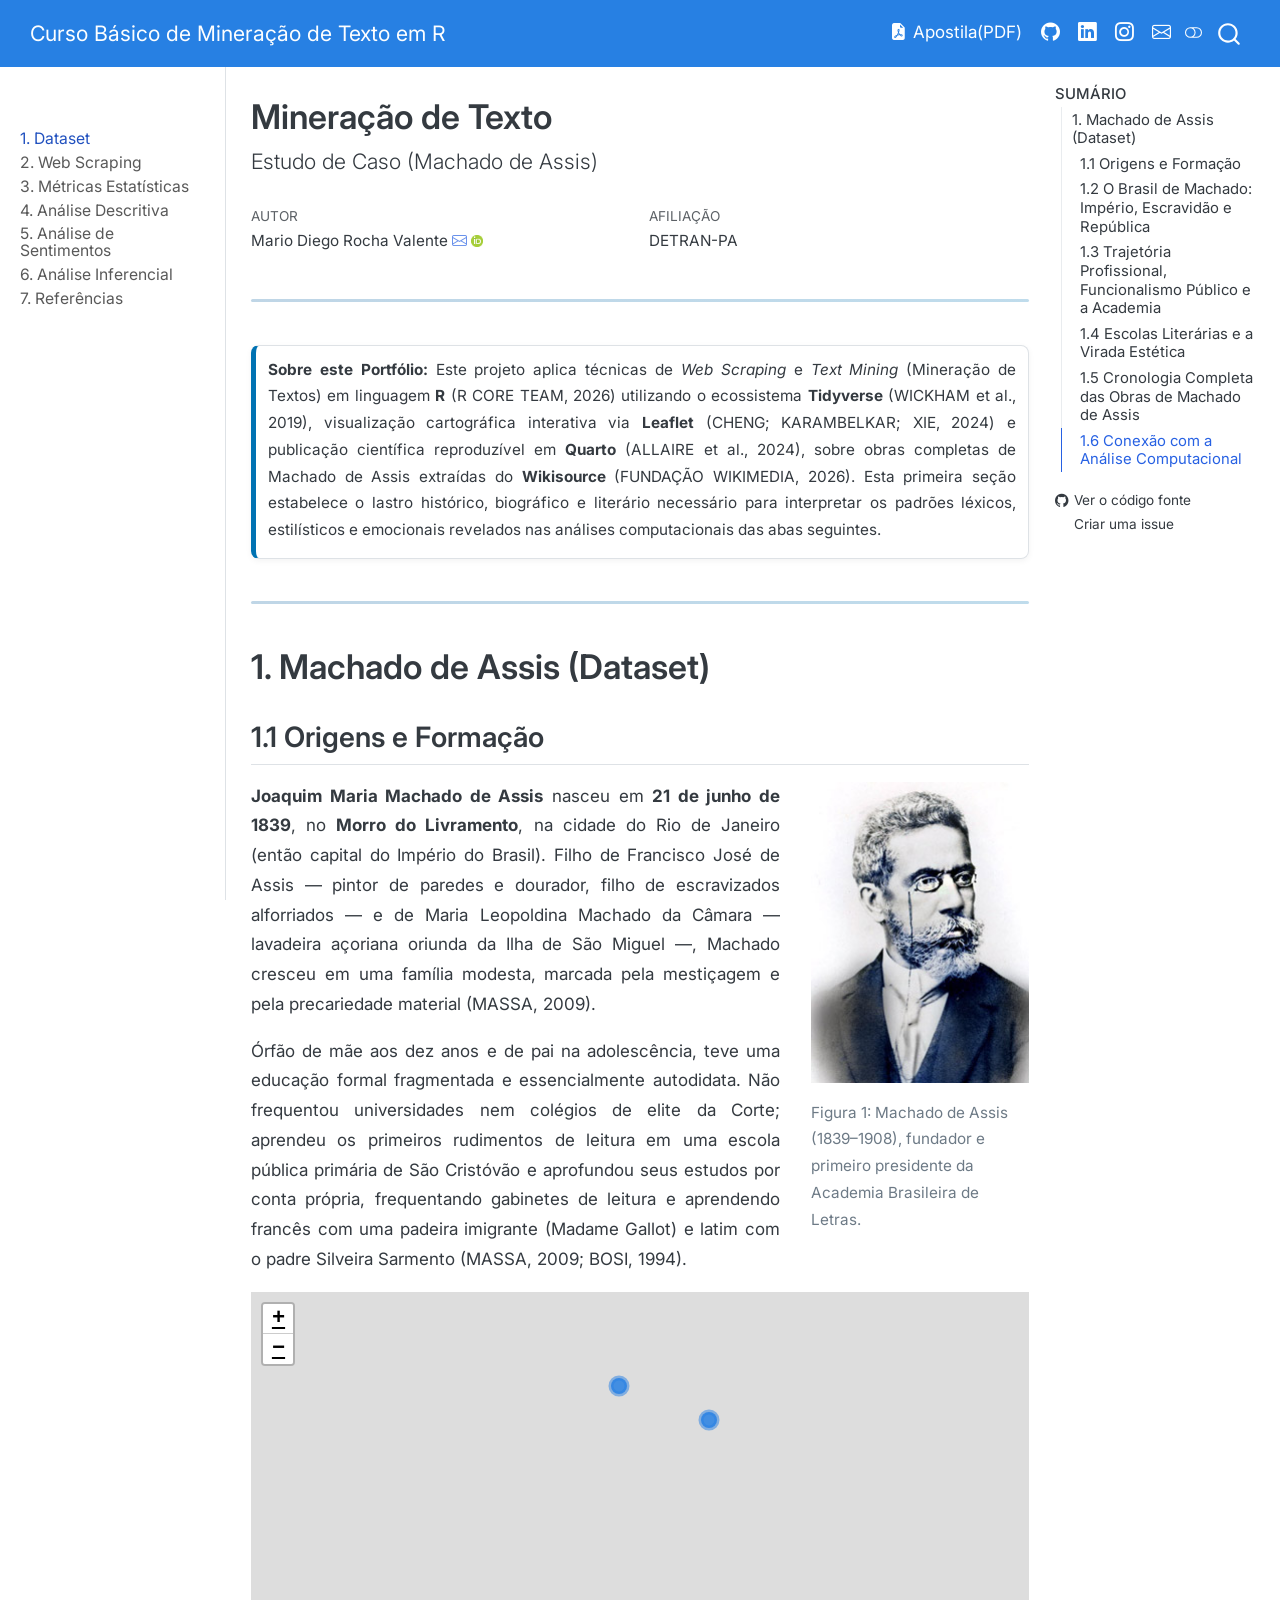
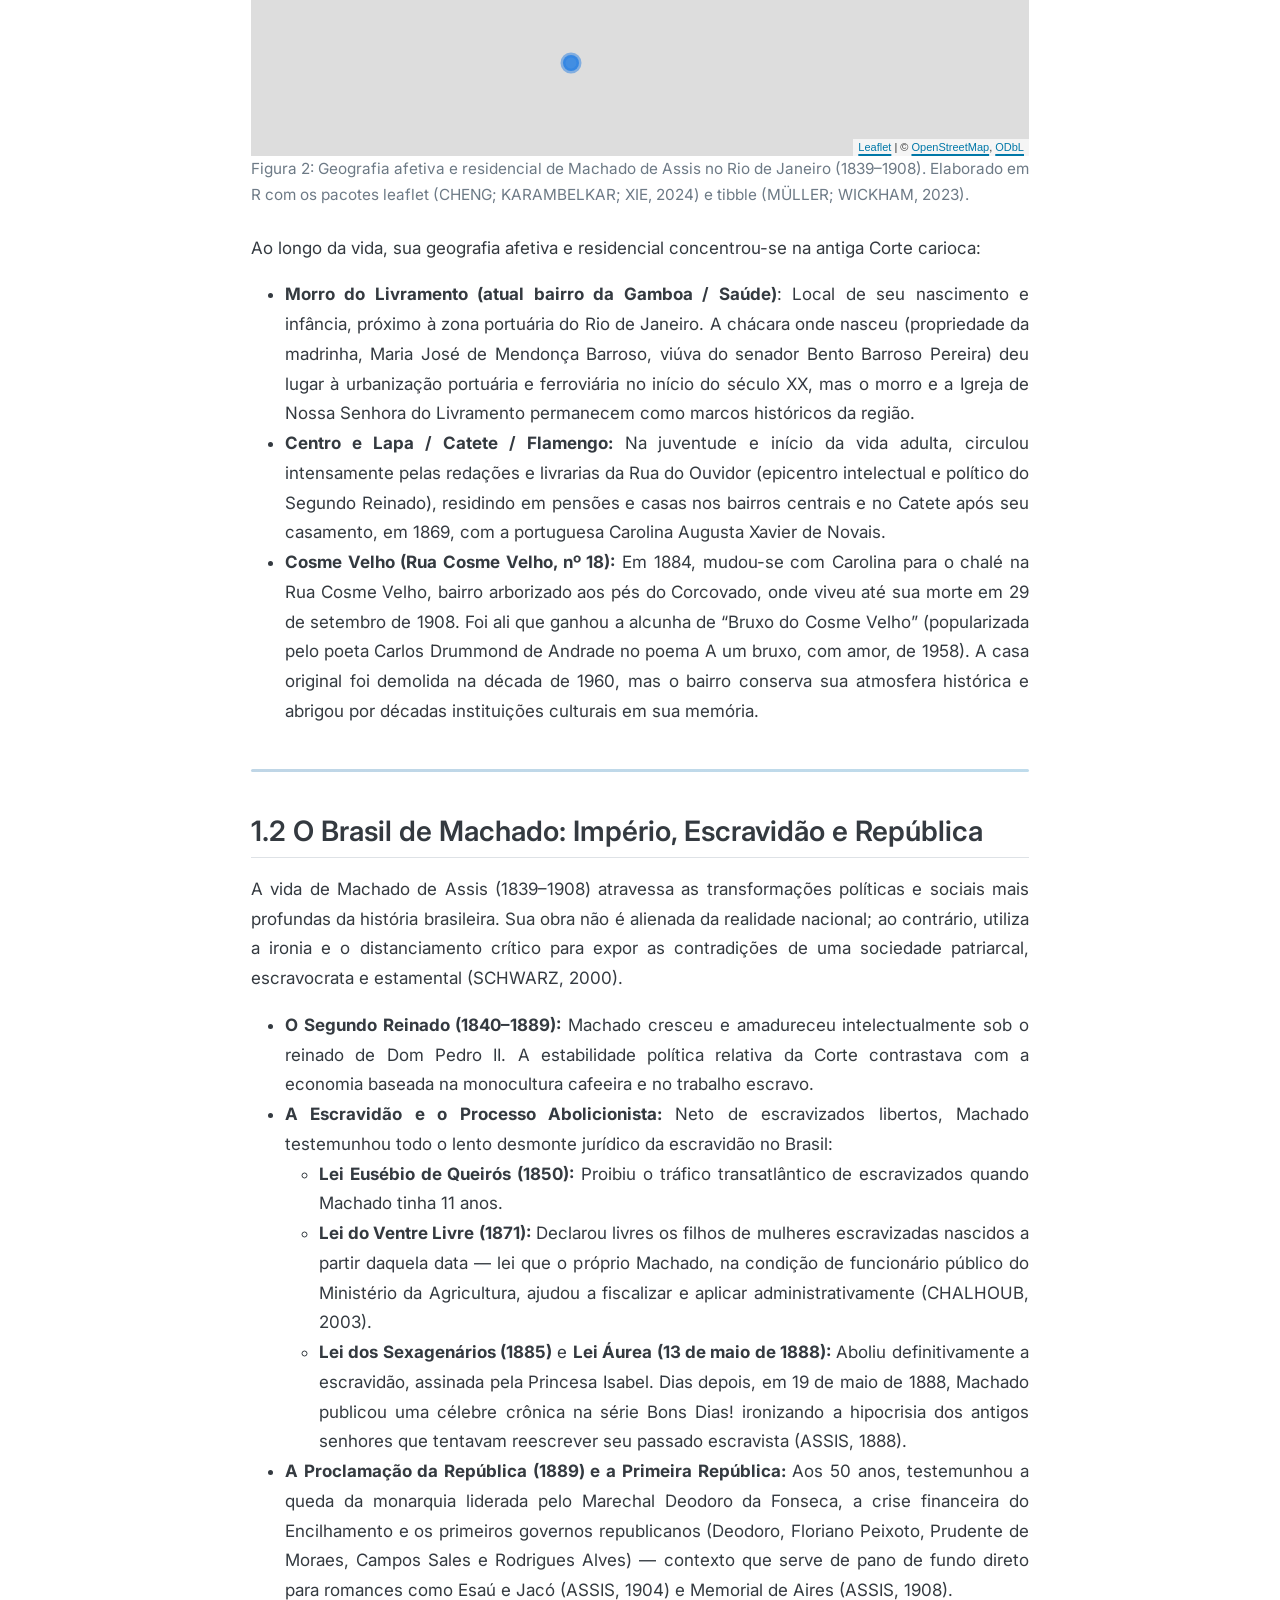
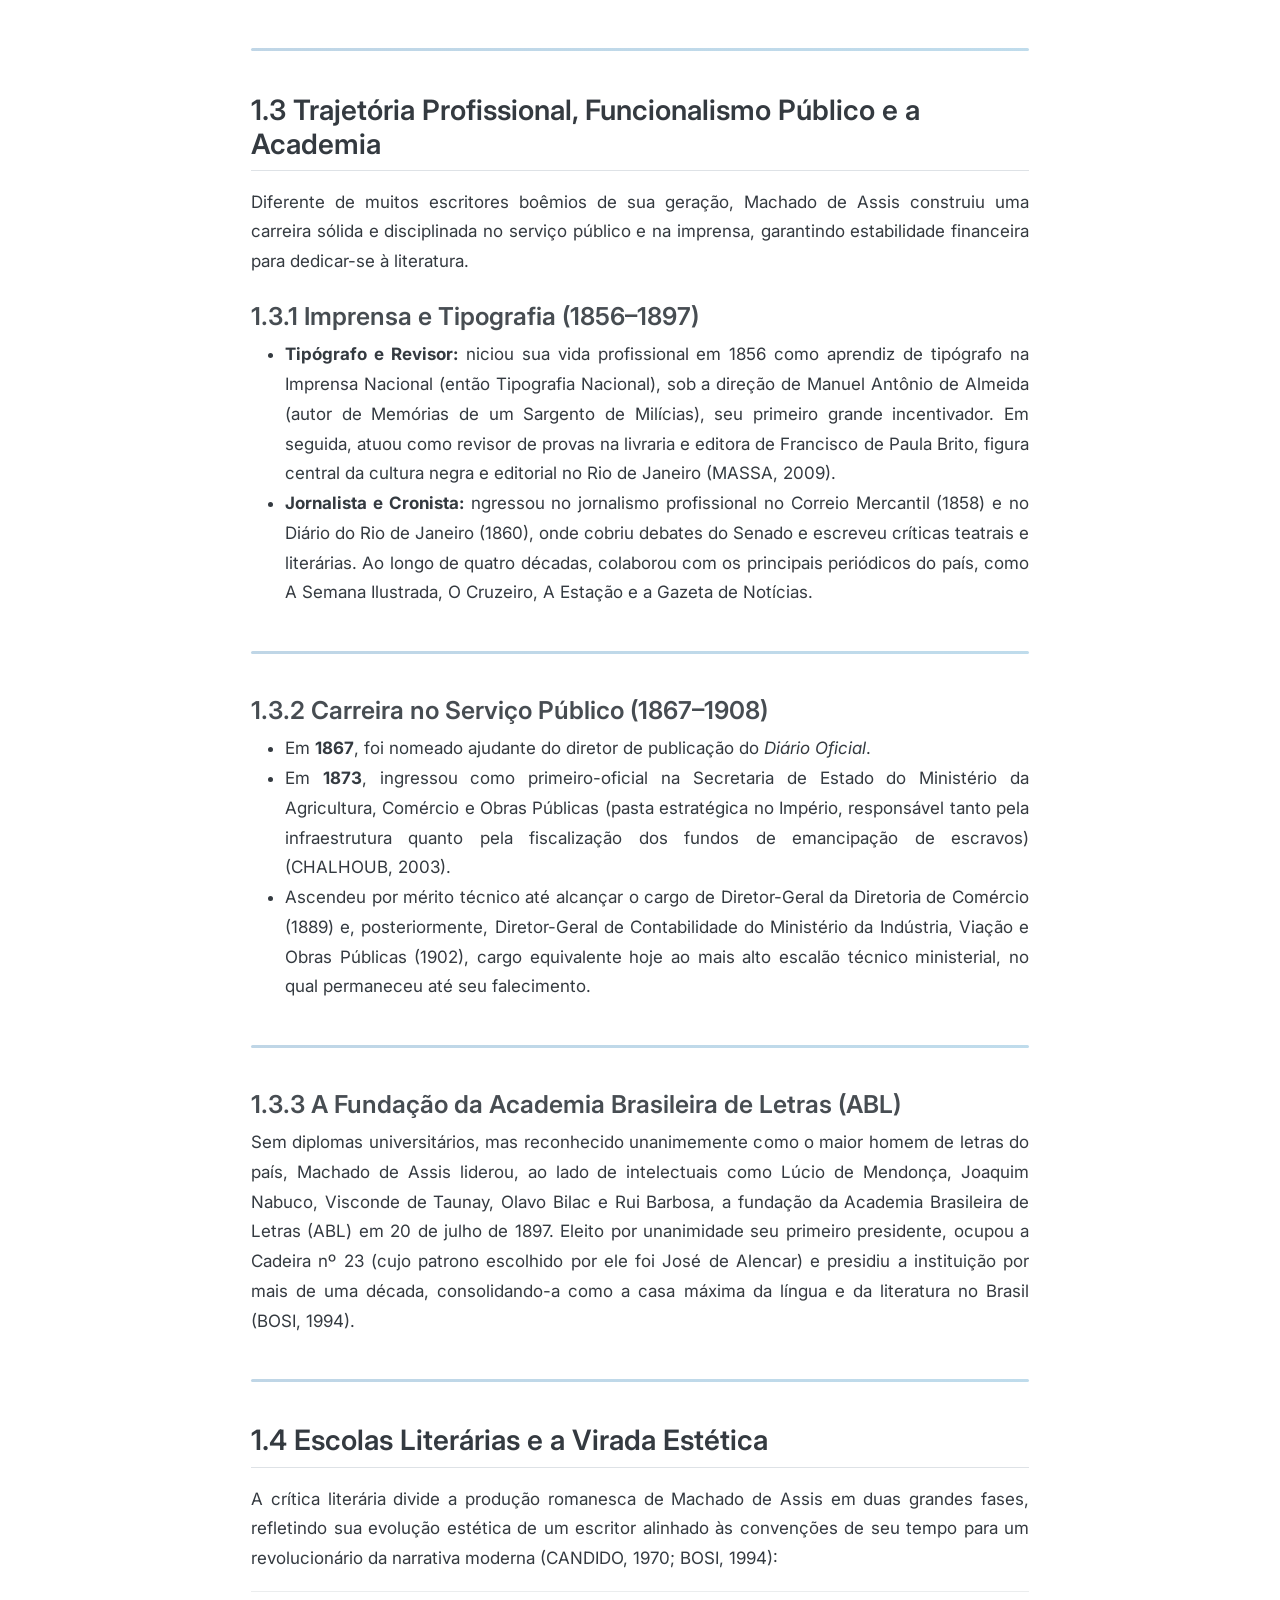
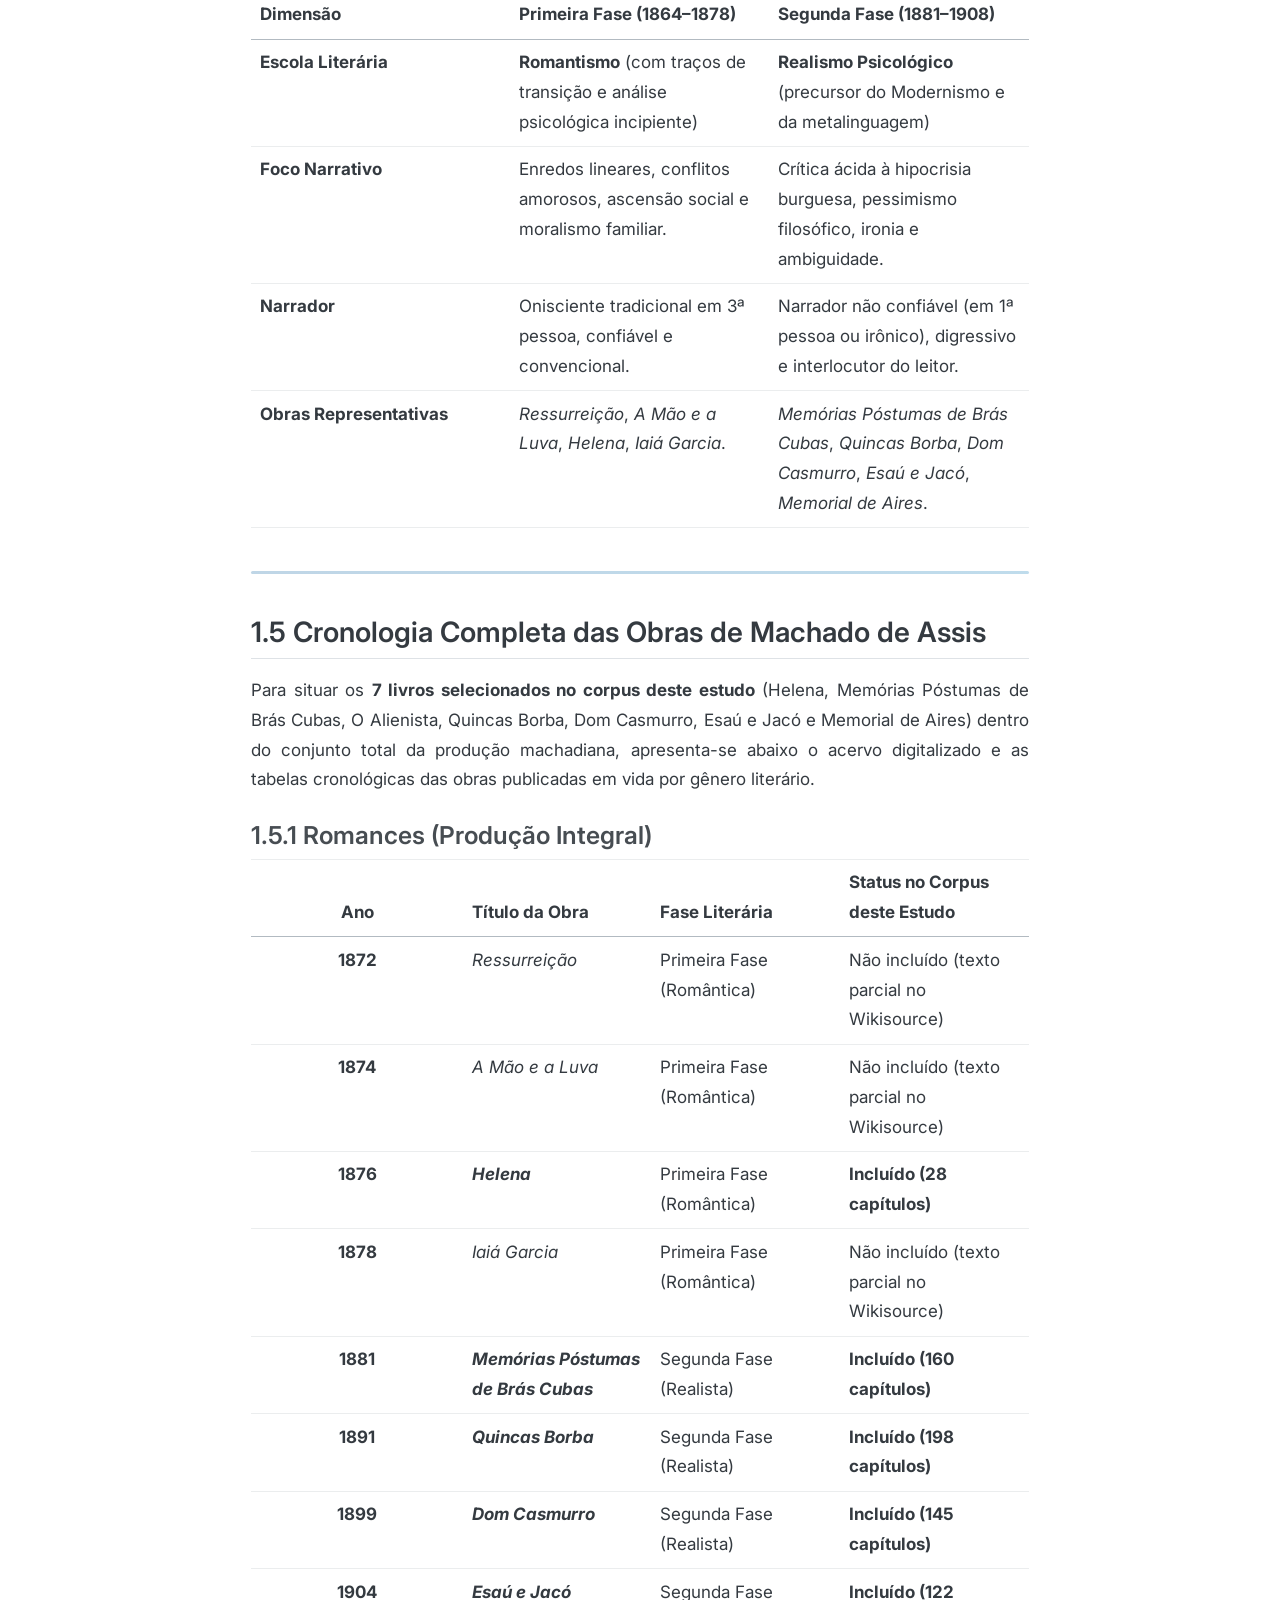
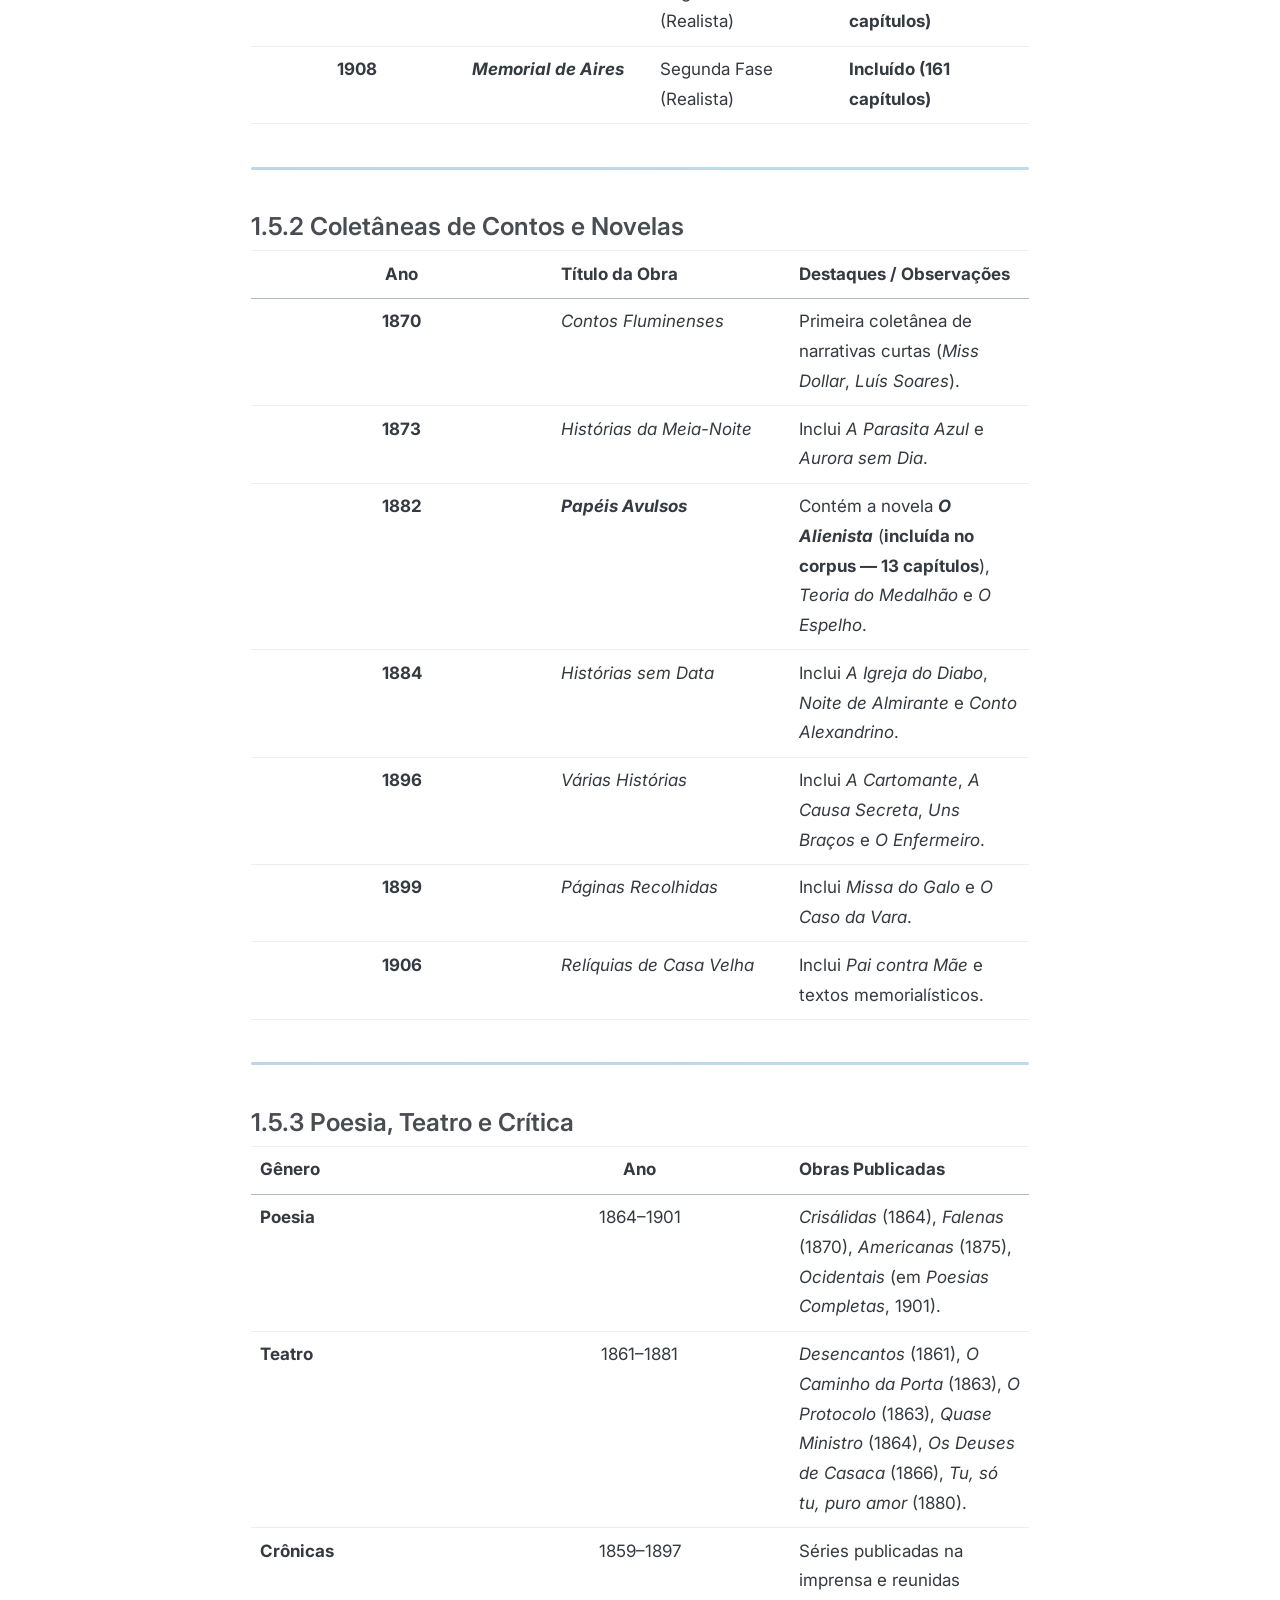
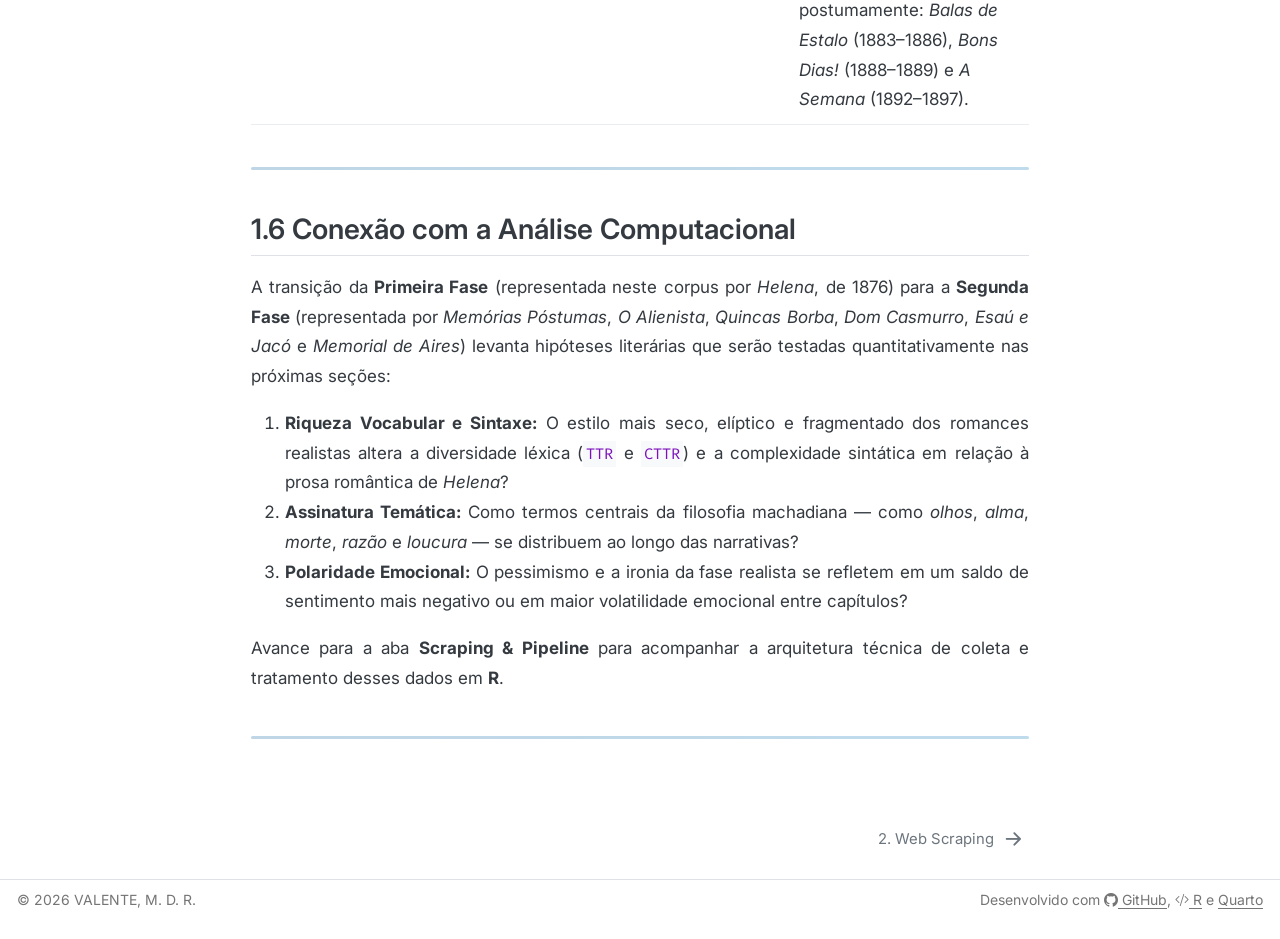
==== commit c0d21c6f: "Add files via upload" ====
--- a/docs/index.html
+++ b/docs/index.html
@@ -120,6 +120,11 @@
 </button>
           <div class="collapse navbar-collapse" id="navbarCollapse">
             <ul class="navbar-nav navbar-nav-scroll ms-auto">
+  <li class="nav-item">
+    <a class="nav-link" href="./resumo-curso-text-mining.pdf" target="_blank"> <i class="bi bi-file-earmark-pdf-fill" role="img">
+</i> 
+<span class="menu-text">Apostila(PDF)</span></a>
+  </li>  
   <li class="nav-item compact">
     <a class="nav-link" href="https://github.com/MarioDhiego"> <i class="bi bi-github" role="img" aria-label="GitHub">
 </i> 
@@ -244,7 +249,7 @@
   <li><a href="#conexão-com-a-análise-computacional" id="toc-conexão-com-a-análise-computacional" class="nav-link" data-scroll-target="#conexão-com-a-análise-computacional">1.6 Conexão com a Análise Computacional</a></li>
   </ul></li>
   </ul>
-</nav>
+<div class="toc-actions"><ul><li><a href="https://github.com/MarioDhiego/Web_Scraping_Book_Machado_Assis/blob/main/index.qmd" class="toc-action"><i class="bi bi-github"></i>Ver o código fonte</a></li><li><a href="https://github.com/MarioDhiego/Web_Scraping_Book_Machado_Assis/issues/new" class="toc-action"><i class="bi empty"></i>Criar uma issue</a></li></ul></div></nav>
     </div>
 <!-- main -->
 <main class="content" id="quarto-document-content">
@@ -321,8 +326,8 @@
 <div id="fig-mapa-machado" class="cell-output-display quarto-float quarto-figure quarto-figure-center anchored">
 <figure class="quarto-float quarto-float-fig figure">
 <div aria-describedby="fig-mapa-machado-caption-0ceaefa1-69ba-4598-a22c-09a6ac19f8ca">
-<div class="leaflet html-widget html-fill-item" id="htmlwidget-16cbaae13ae0ef0bc5b8" style="width:100%;height:464px;"></div>
-<script type="application/json" data-for="htmlwidget-16cbaae13ae0ef0bc5b8">{"x":{"options":{"crs":{"crsClass":"L.CRS.EPSG3857","code":null,"proj4def":null,"projectedBounds":null,"options":{}}},"calls":[{"method":"addTiles","args":["https://{s}.tile.openstreetmap.org/{z}/{x}/{y}.png",null,null,{"minZoom":0,"maxZoom":18,"tileSize":256,"subdomains":"abc","errorTileUrl":"","tms":false,"noWrap":false,"zoomOffset":0,"zoomReverse":false,"opacity":1,"zIndex":1,"detectRetina":false,"attribution":"&copy; <a href=\"https://openstreetmap.org/copyright/\">OpenStreetMap<\/a>,  <a href=\"https://opendatacommons.org/licenses/odbl/\">ODbL<\/a>"}]},{"method":"addCircleMarkers","args":[[-22.8981,-22.9035,-22.9419],[-43.1925,-43.1772,-43.2008],8,null,null,{"interactive":true,"className":"","stroke":true,"color":"#2780e3","weight":5,"opacity":0.5,"fill":true,"fillColor":"#2780e3","fillOpacity":0.85},null,null,["<b>Morro do Livramento (Gamboa)<\/b><br/>Nascimento (1839) e infância na antiga chácara do Livramento.","<b>Rua do Ouvidor (Centro)<\/b><br/>Epicentro jornalístico, livraria Paula Brito e redações do Segundo Reinado.","<b>Rua Cosme Velho, nº 18<\/b><br/>Residência com Carolina (1884–1908), onde ganhou a alcunha de 'Bruxo do Cosme Velho'."],null,null,{"interactive":false,"permanent":false,"direction":"auto","opacity":1,"offset":[0,0],"textsize":"10px","textOnly":false,"className":"","sticky":true},null]}],"fitBounds":[-22.948,-43.208,-22.892,-43.17,[]],"limits":{"lat":[-22.9419,-22.8981],"lng":[-43.2008,-43.1772]}},"evals":[],"jsHooks":[]}</script>
+<div class="leaflet html-widget html-fill-item" id="htmlwidget-83a4a205a66f51d5faf1" style="width:100%;height:464px;"></div>
+<script type="application/json" data-for="htmlwidget-83a4a205a66f51d5faf1">{"x":{"options":{"crs":{"crsClass":"L.CRS.EPSG3857","code":null,"proj4def":null,"projectedBounds":null,"options":{}}},"calls":[{"method":"addTiles","args":["https://{s}.tile.openstreetmap.org/{z}/{x}/{y}.png",null,null,{"minZoom":0,"maxZoom":18,"tileSize":256,"subdomains":"abc","errorTileUrl":"","tms":false,"noWrap":false,"zoomOffset":0,"zoomReverse":false,"opacity":1,"zIndex":1,"detectRetina":false,"attribution":"&copy; <a href=\"https://openstreetmap.org/copyright/\">OpenStreetMap<\/a>,  <a href=\"https://opendatacommons.org/licenses/odbl/\">ODbL<\/a>"}]},{"method":"addCircleMarkers","args":[[-22.8981,-22.9035,-22.9419],[-43.1925,-43.1772,-43.2008],8,null,null,{"interactive":true,"className":"","stroke":true,"color":"#2780e3","weight":5,"opacity":0.5,"fill":true,"fillColor":"#2780e3","fillOpacity":0.85},null,null,["<b>Morro do Livramento (Gamboa)<\/b><br/>Nascimento (1839) e infância na antiga chácara do Livramento.","<b>Rua do Ouvidor (Centro)<\/b><br/>Epicentro jornalístico, livraria Paula Brito e redações do Segundo Reinado.","<b>Rua Cosme Velho, nº 18<\/b><br/>Residência com Carolina (1884–1908), onde ganhou a alcunha de 'Bruxo do Cosme Velho'."],null,null,{"interactive":false,"permanent":false,"direction":"auto","opacity":1,"offset":[0,0],"textsize":"10px","textOnly":false,"className":"","sticky":true},null]}],"fitBounds":[-22.948,-43.208,-22.892,-43.17,[]],"limits":{"lat":[-22.9419,-22.8981],"lng":[-43.2008,-43.1772]}},"evals":[],"jsHooks":[]}</script>
 </div>
 <figcaption class="quarto-float-caption-bottom quarto-float-caption quarto-float-fig" id="fig-mapa-machado-caption-0ceaefa1-69ba-4598-a22c-09a6ac19f8ca">
 Figura&nbsp;2: Geografia afetiva e residencial de Machado de Assis no Rio de Janeiro (1839–1908). Elaborado em R com os pacotes leaflet (CHENG; KARAMBELKAR; XIE, 2024) e tibble (MÜLLER; WICKHAM, 2023).
@@ -1192,13 +1197,13 @@
 </div>   
     <div class="nav-footer-center">
       &nbsp;
-    </div>
+    <div class="toc-actions d-sm-block d-md-none"><ul><li><a href="https://github.com/MarioDhiego/Web_Scraping_Book_Machado_Assis/blob/main/index.qmd" class="toc-action"><i class="bi bi-github"></i>Ver o código fonte</a></li><li><a href="https://github.com/MarioDhiego/Web_Scraping_Book_Machado_Assis/issues/new" class="toc-action"><i class="bi empty"></i>Criar uma issue</a></li></ul></div></div>
     <div class="nav-footer-right">
-<p>Desenvolvido com <a href="https://github.com" target="_blank"><i class="bi bi-github"></i> GitHub</a>, <a href="https://www.r-project.org/about.html" target="_blank"><i class="bi bi-code-slash"></i> R</a> e <a href="https://quarto.org/" target="_blank">Quarto</a></p>
+<p>Desenvolvido com <a href="https://github.com/MarioDhiego" target="_blank"><i class="bi bi-github"></i> GitHub</a>, <a href="https://www.r-project.org/about.html" target="_blank"><i class="bi bi-code-slash"></i> R</a> e <a href="https://quarto.org/" target="_blank">Quarto</a></p>
 </div>
   </div>
 </footer>
-<script>var lightboxQuarto = GLightbox({"descPosition":"bottom","closeEffect":"zoom","selector":".lightbox","loop":false,"openEffect":"zoom"});
+<script>var lightboxQuarto = GLightbox({"closeEffect":"zoom","loop":false,"selector":".lightbox","descPosition":"bottom","openEffect":"zoom"});
 (function() {
   let previousOnload = window.onload;
   window.onload = () => {
--- a/docs/styles.css
+++ b/docs/styles.css
@@ -1,17 +1,20 @@
-/* Importação de fontes acadêmicas e monoespaçadas */
+/* Importação de fontes acadêmicas de alta legibilidade */
 @import url('https://fonts.googleapis.com/css2?family=Inter:wght@400;500;600;700&family=Fira+Code:wght@400;500&display=swap');
 
 :root {
-  --cor-primaria: #1e40af;      /* Azul acadêmico profundo */
-  --cor-realista: #1b9e77;      /* Verde (mesma paleta dos gráficos ggplot2) */
-  --cor-romantica: #d95f02;     /* Laranja (mesma paleta dos gráficos ggplot2) */
-  --cor-neutra: #7570b3;        /* Roxo estatístico */
+  /* Paleta Universal Okabe-Ito (Colorblind-Safe - WCAG AA/AAA) */
+  --cor-primaria: #005A9C;       /* Azul institucional de alto contraste */
+  --cor-okabe-azul: #0072B2;     /* Categoria A / Positivo / Realismo */
+  --cor-okabe-laranja: #D55E00;  /* Categoria B / Negativo / Romantismo */
+  --cor-okabe-verde: #009E73;    /* Categoria C / Eixo Temático */
+  --cor-okabe-roxo: #CC79A7;     /* Categoria D / Eixo Secundário */
+  --cor-okabe-ambar: #E69F00;    /* Destaque / Alerta */
   --raio-borda: 8px;
 }
 
 body {
   font-family: 'Inter', -apple-system, BlinkMacSystemFont, sans-serif;
-  line-height: 1.72;
+  line-height: 1.75;
 }
 
 code, pre {
@@ -19,11 +22,11 @@
   font-size: 0.9em;
 }
 
-/* Barra divisória azul sólida */
+/* Barra divisória com gradiente acessível */
 hr {
   border: 0;
   height: 3px;
-  background: linear-gradient(90deg, var(--cor-primaria), #60a5fa);
+  background: linear-gradient(90deg, var(--cor-primaria), var(--cor-okabe-azul));
   margin: 2.5rem 0;
   border-radius: 2px;
 }
@@ -42,21 +45,28 @@
   hyphens: none;
 }
 
-/* Cartões KPI estilizados com borda lateral e efeito hover */
+/* Links sempre sublinhados no corpo do texto (não dependem apenas da cor) */
+main a:not(.btn):not(.nav-link) {
+  text-decoration: underline;
+  text-underline-offset: 3px;
+  text-decoration-thickness: 1.5px;
+}
+
+/* Cartões KPI com borda lateral espessa */
 .callout-note {
-  border-left-width: 4px !important;
+  border-left: 5px solid var(--cor-okabe-azul) !important;
   border-radius: var(--raio-borda);
-  box-shadow: 0 2px 6px rgba(0, 0, 0, 0.04);
+  box-shadow: 0 2px 6px rgba(0, 0, 0, 0.05);
   transition: transform 0.2s ease, box-shadow 0.2s ease;
 }
 
-.callout-note:hover {
-  transform: translateY(-2px);
-  box-shadow: 0 6px 14px rgba(0, 0, 0, 0.08);
+.callout-important {
+  border-left: 5px solid var(--cor-okabe-laranja) !important;
+  border-radius: var(--raio-borda);
 }
 
-/* Estilização elegante das abas (tabset) */
-.nav-tabs .nav-link.active {
-  font-weight: 600;
-  border-bottom: 3px solid var(--cor-primaria);
+/* Indicador de foco nítido para navegação acessível */
+a:focus-visible, button:focus-visible {
+  outline: 3px solid var(--cor-okabe-ambar);
+  outline-offset: 2px;
 }
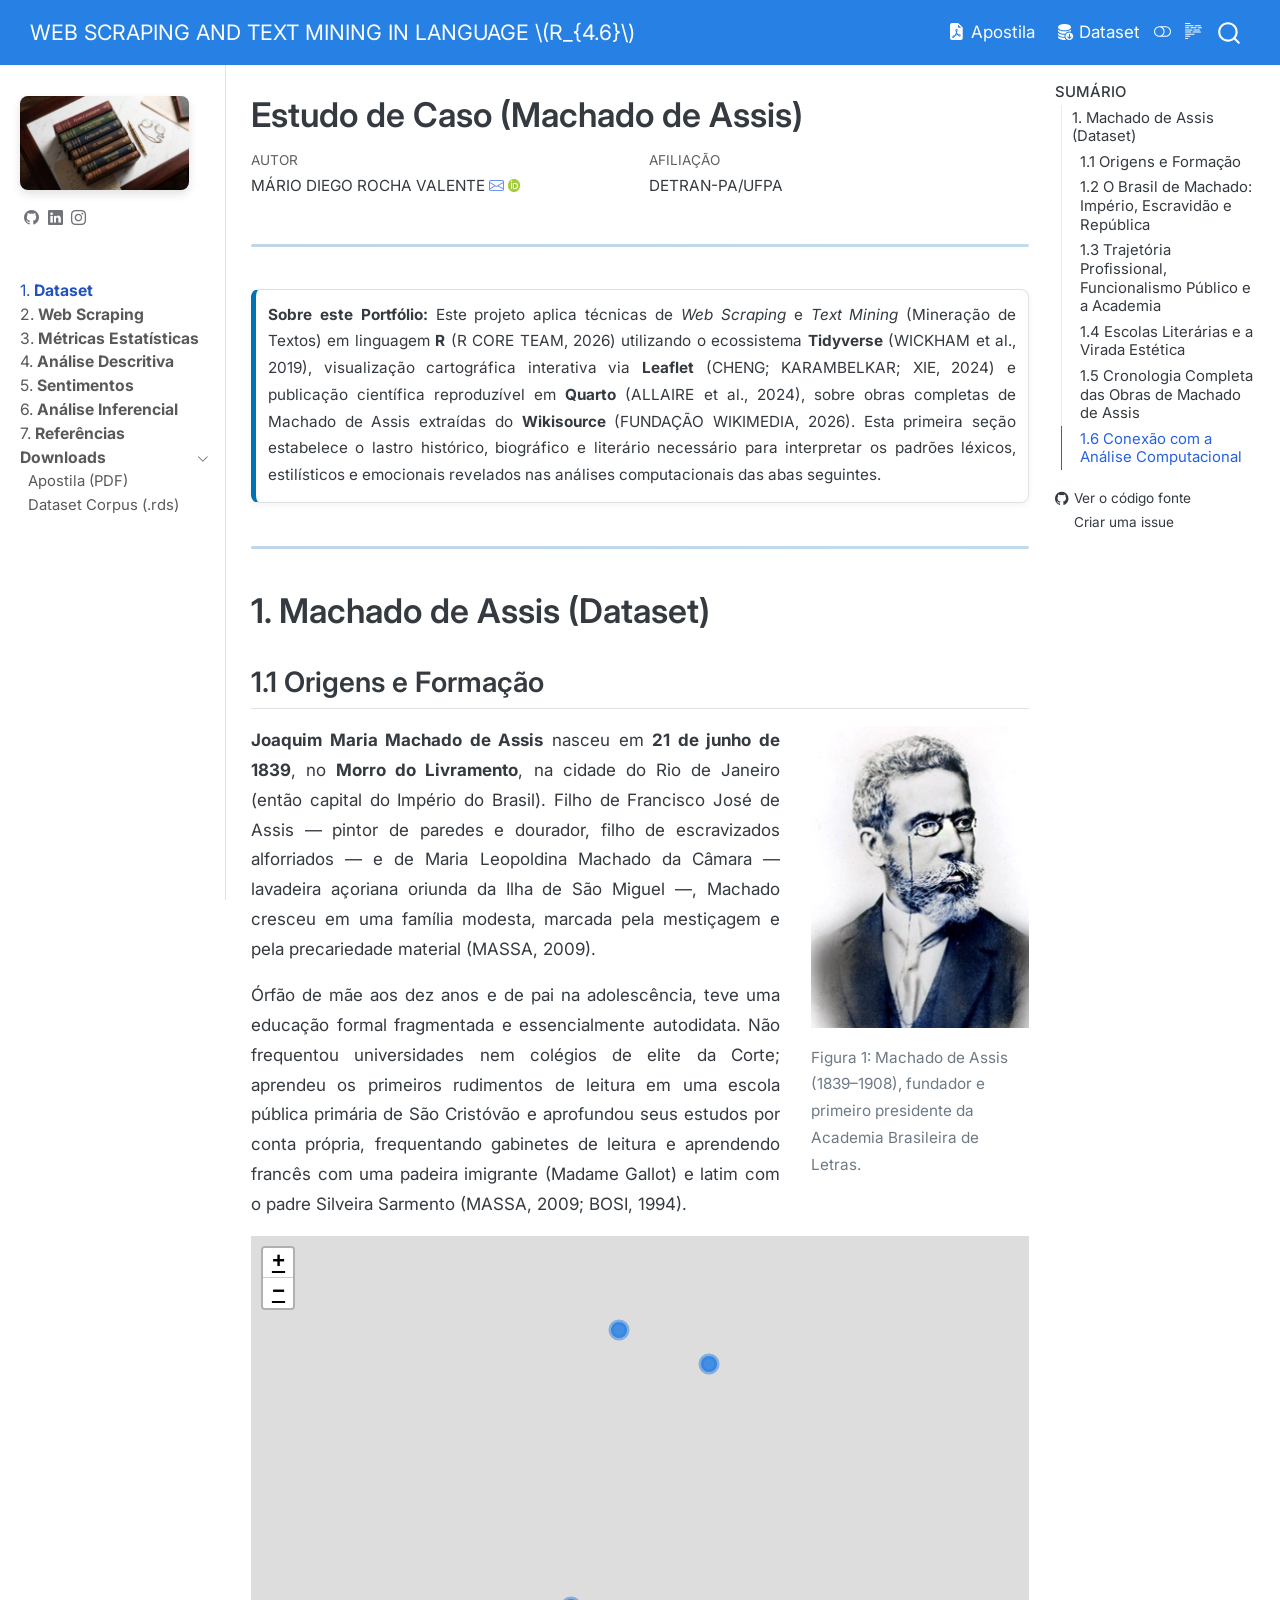
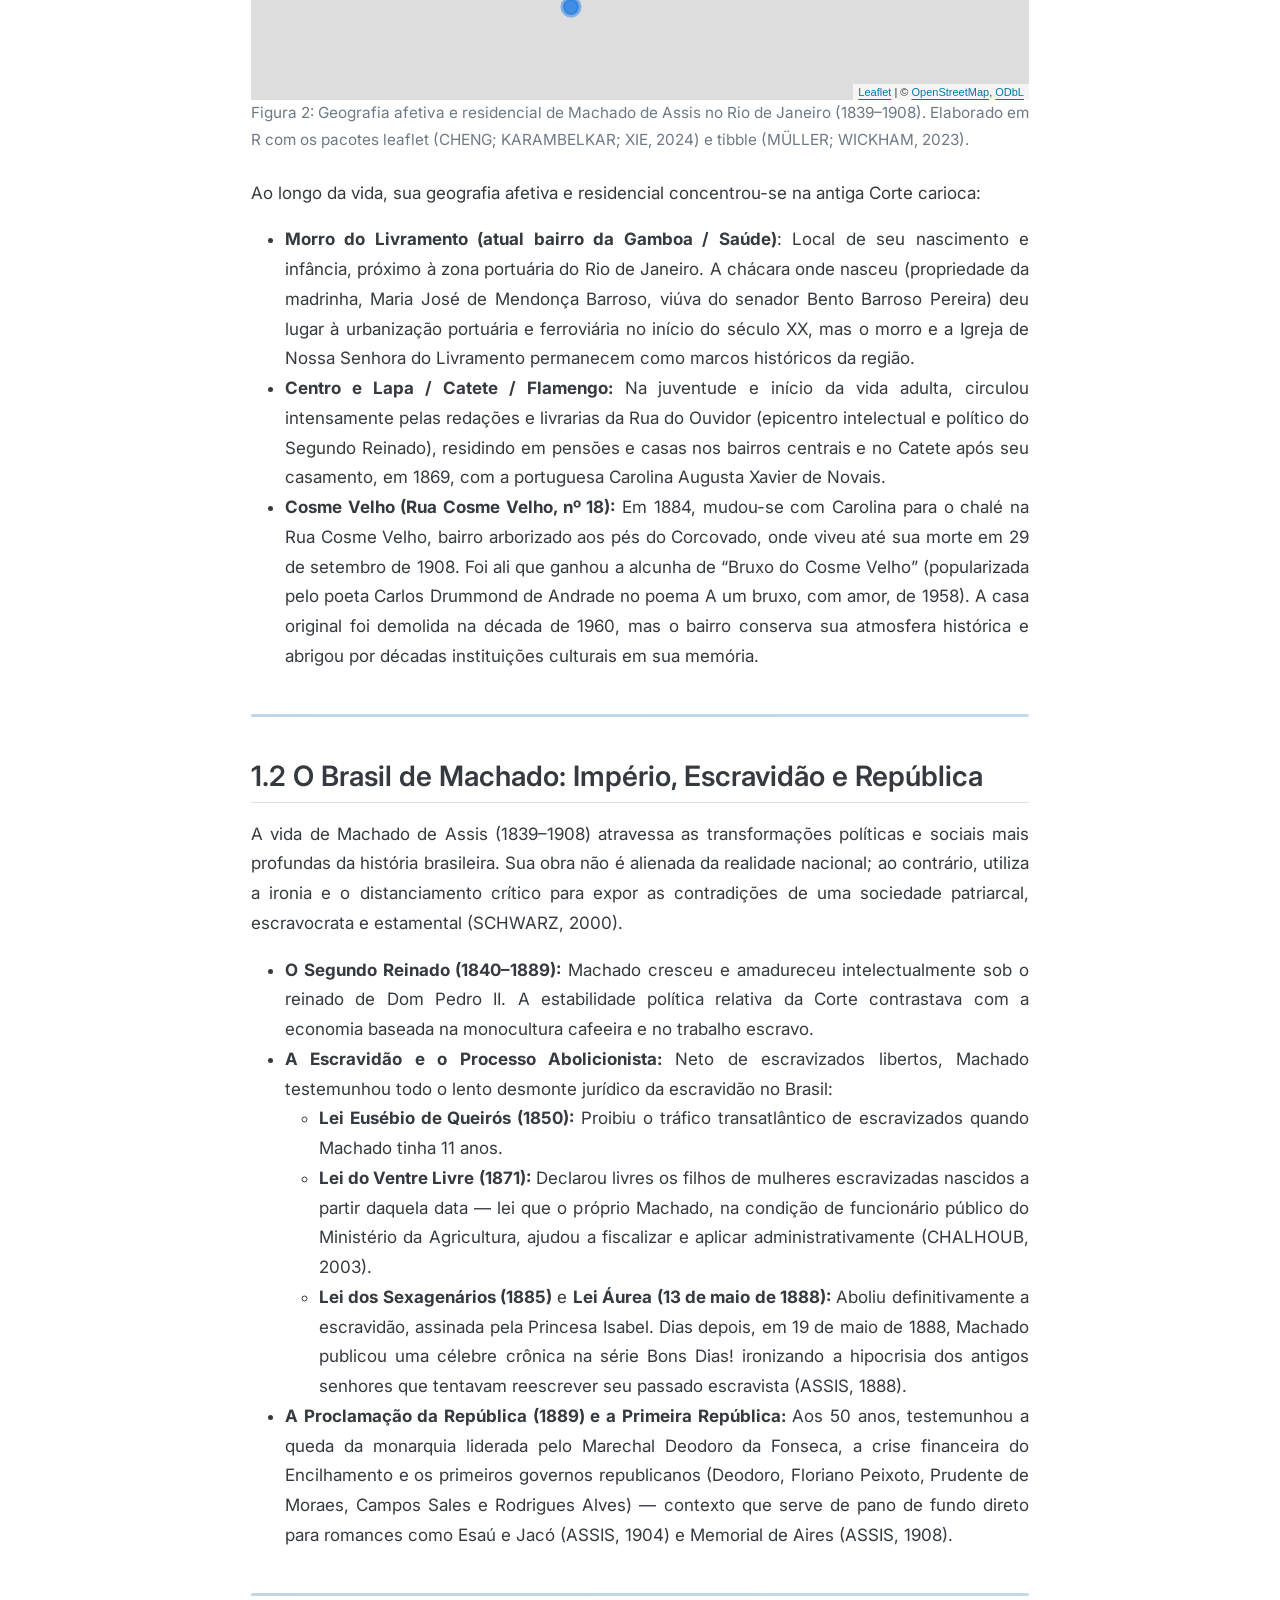
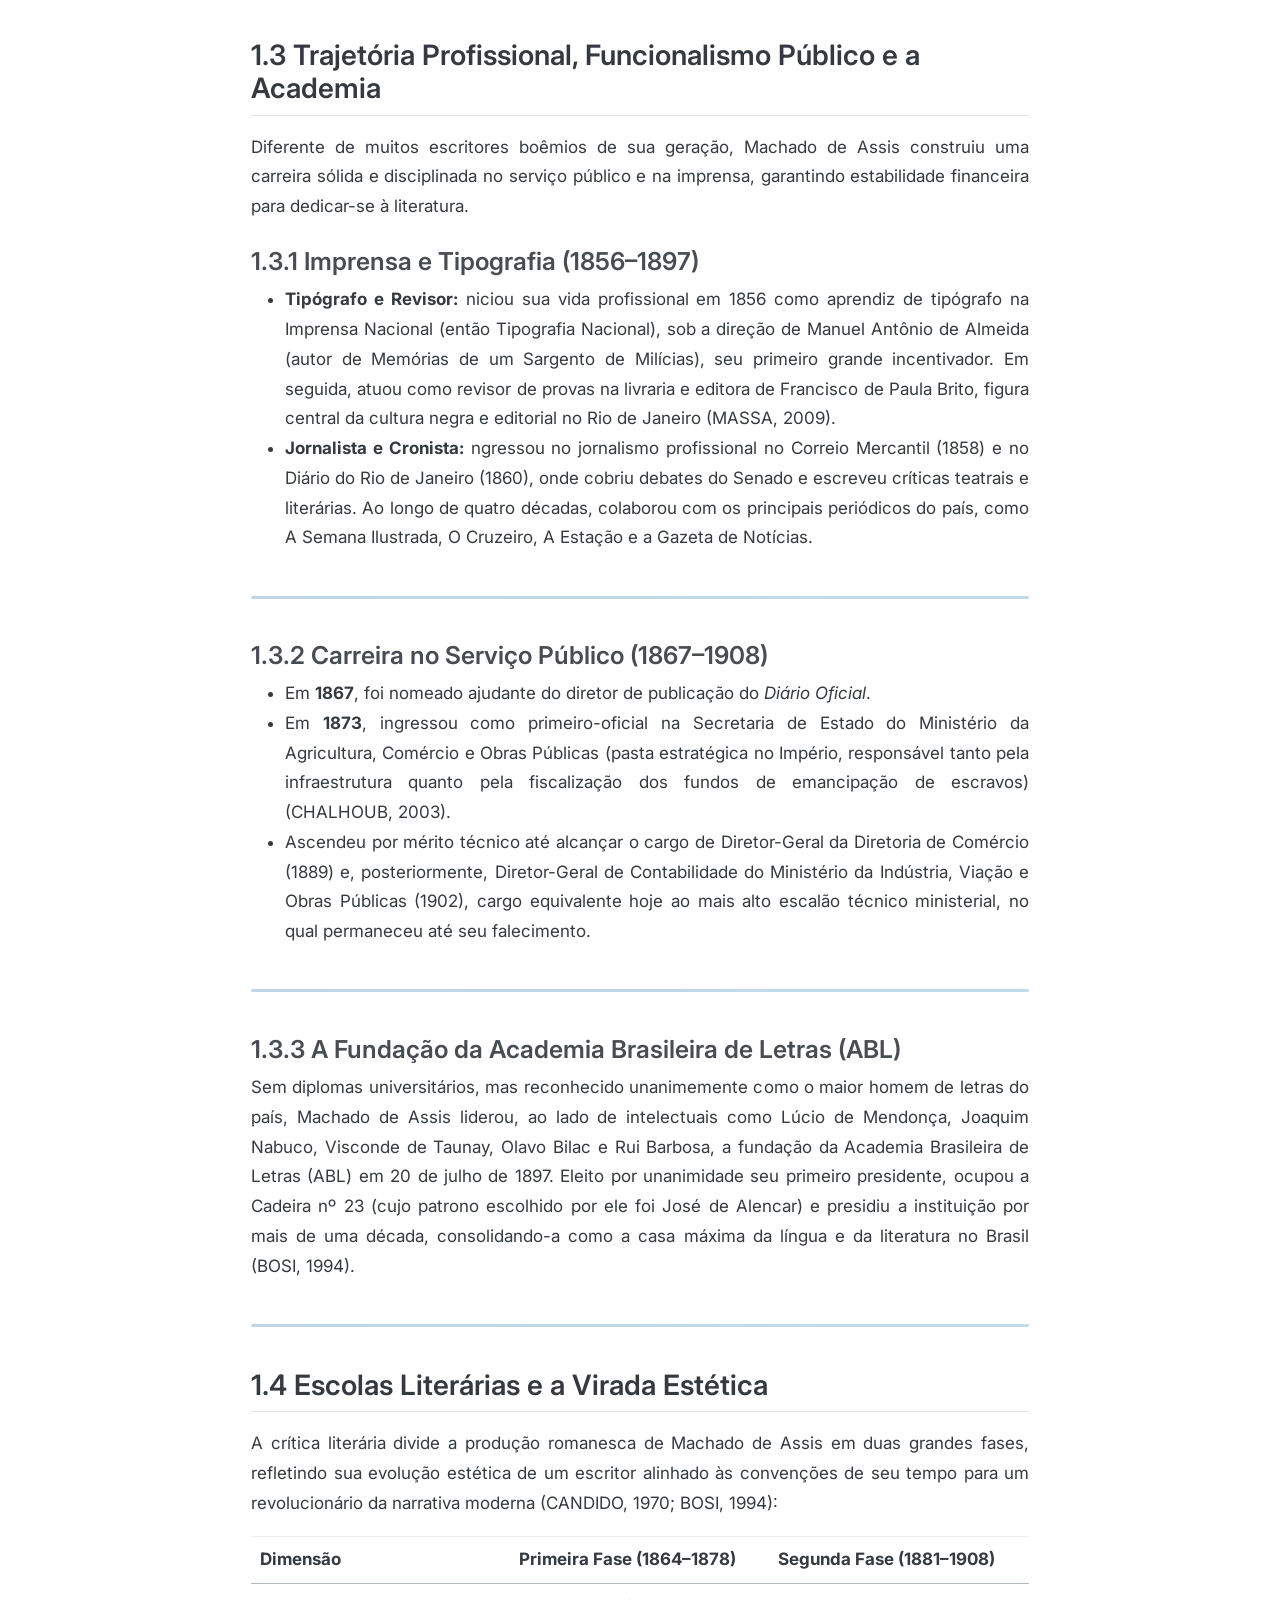
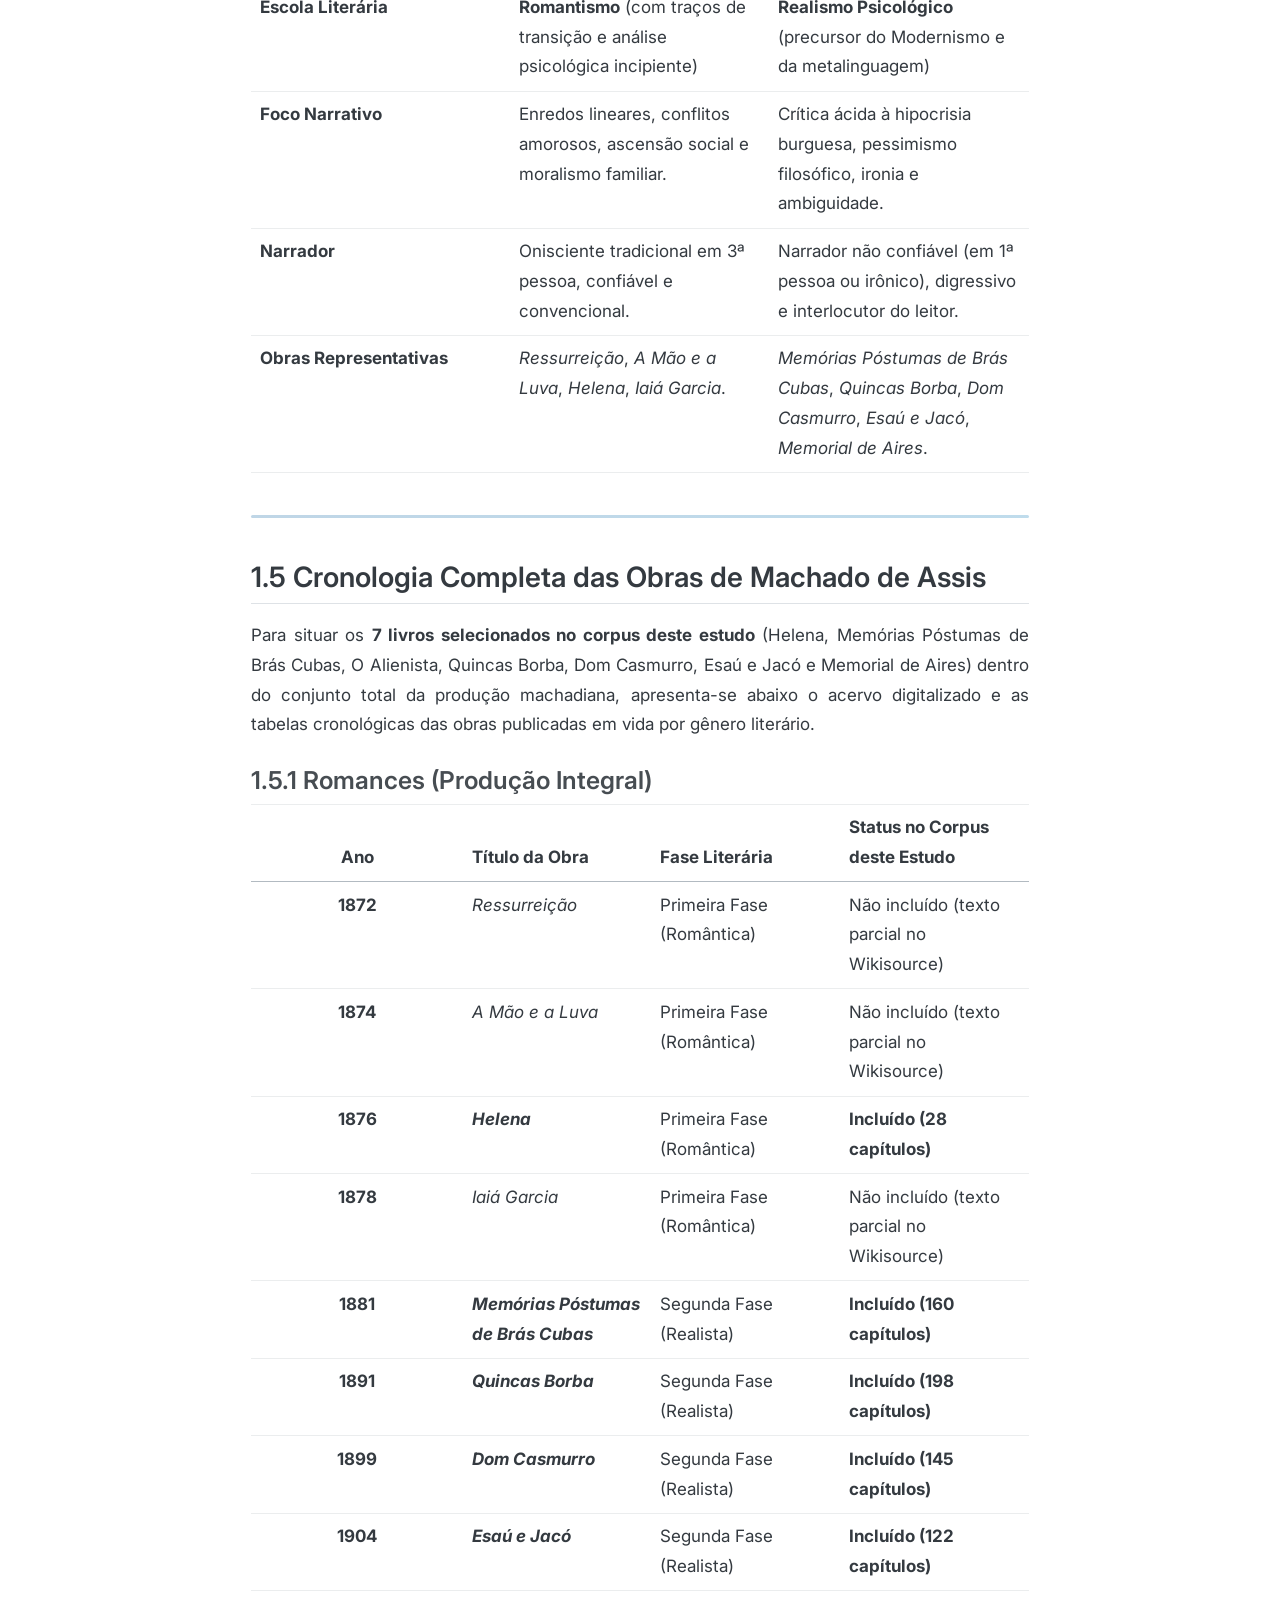
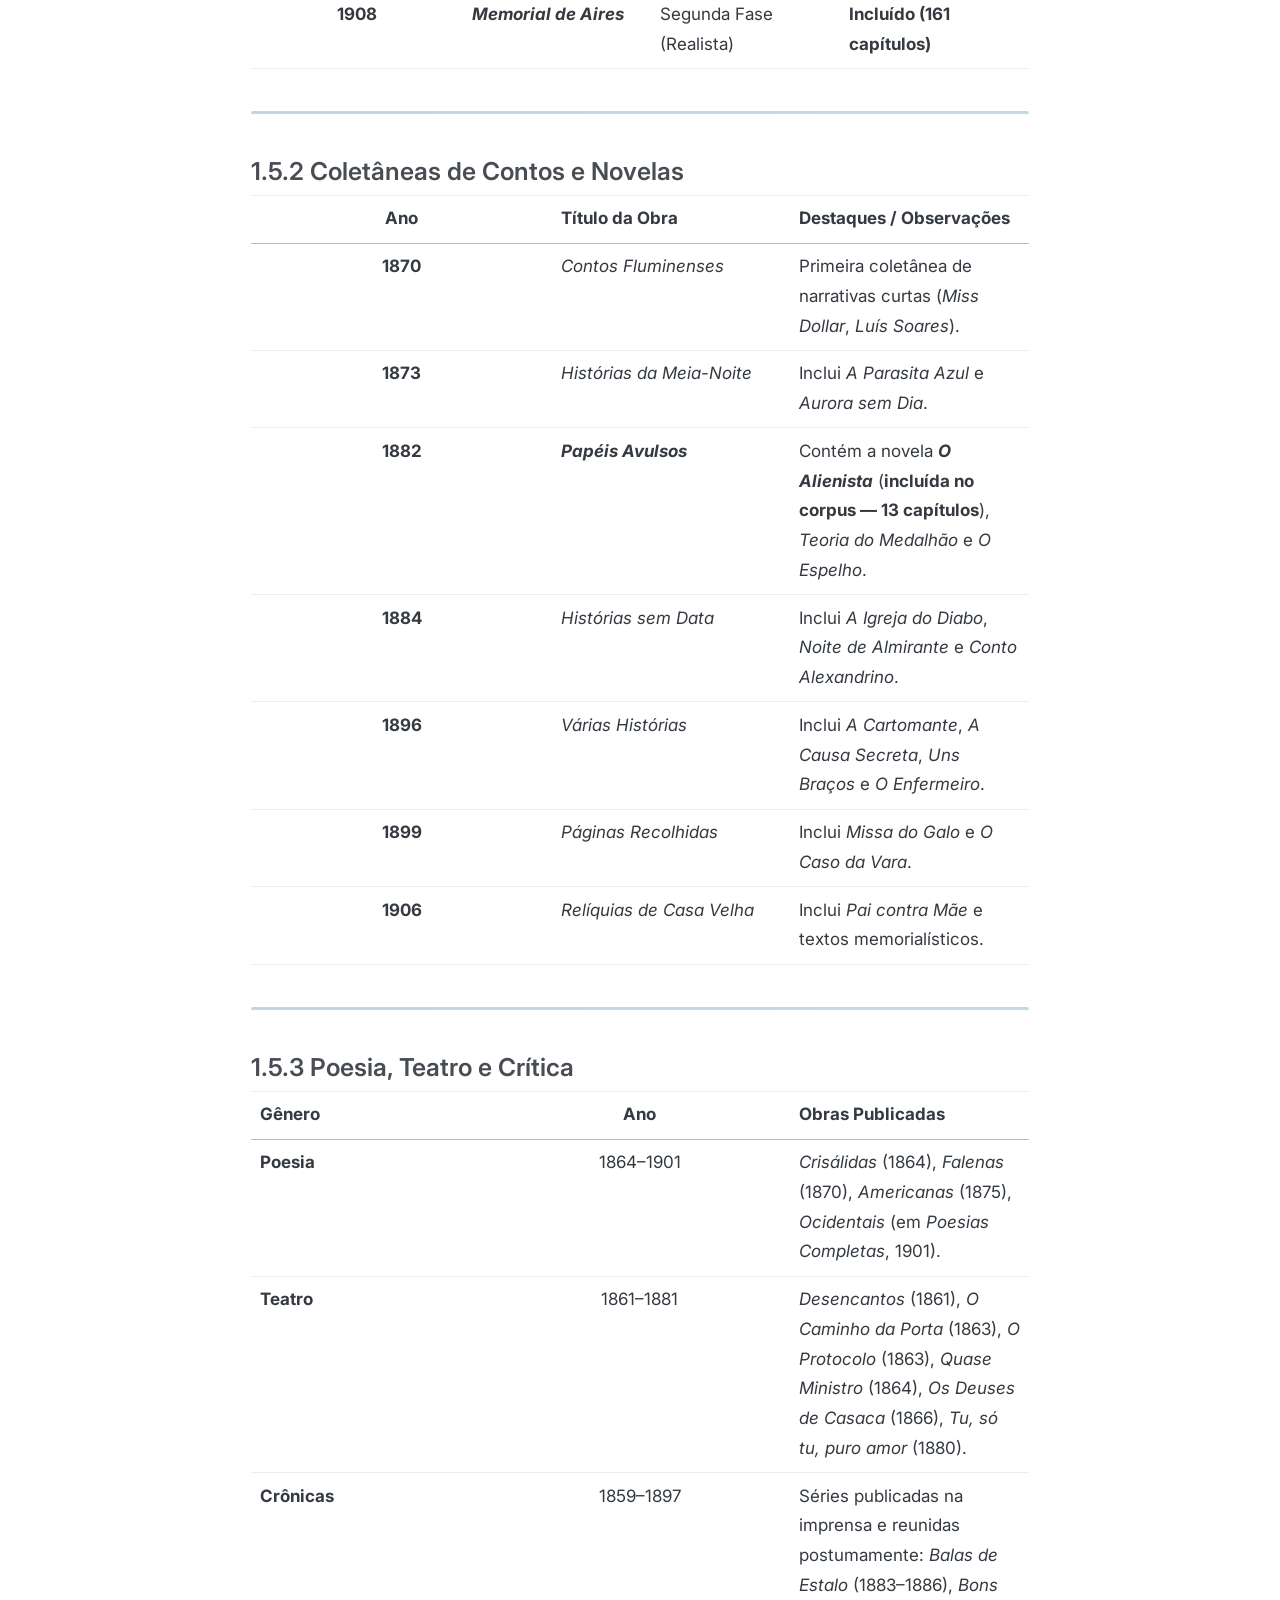
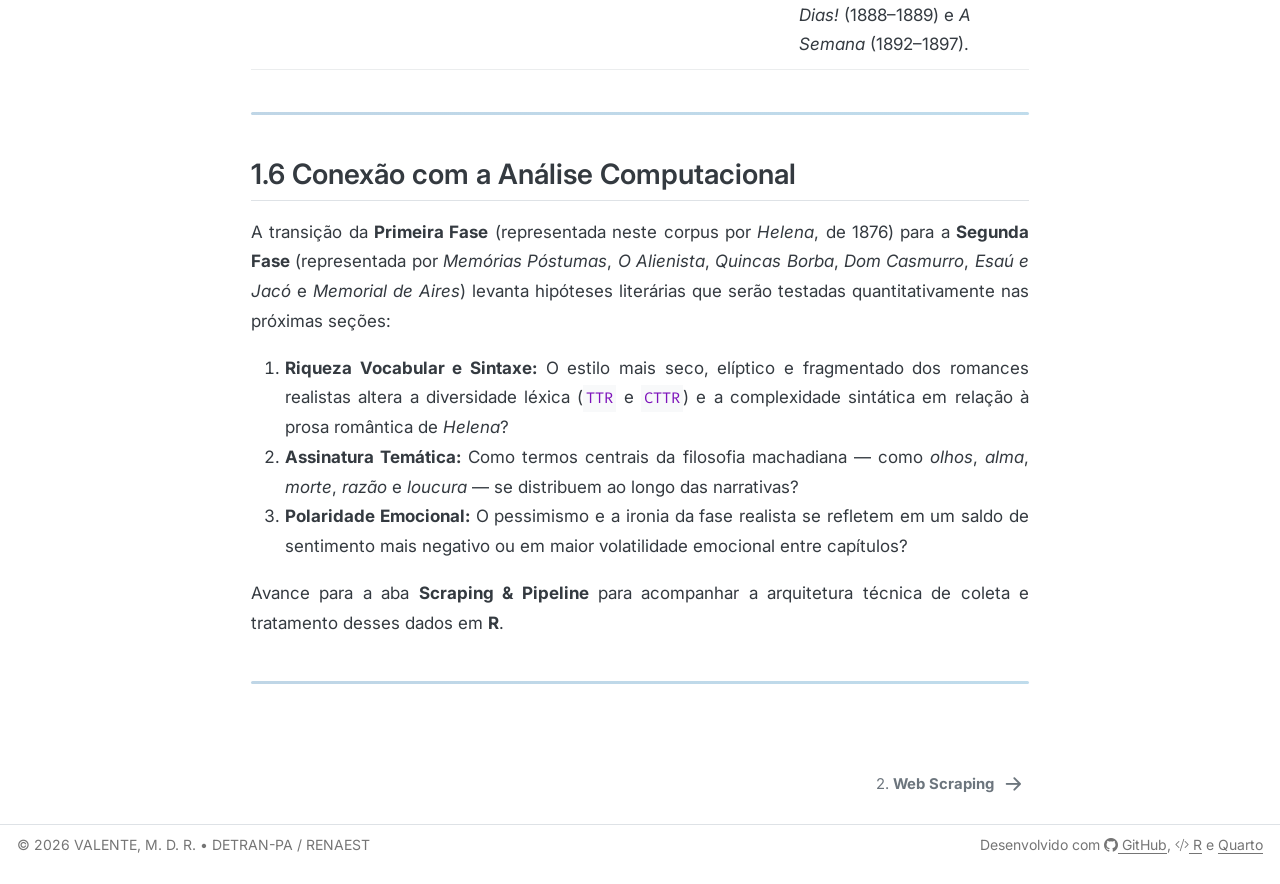
==== commit 88852c00: "Add files via upload" ====
--- a/docs/index.html
+++ b/docs/index.html
@@ -6,9 +6,9 @@
 
 <meta name="viewport" content="width=device-width, initial-scale=1.0, user-scalable=yes">
 
-<meta name="author" content="Mario Diego Rocha Valente">
-
-<title>Mineração de Texto – Curso Básico de Mineração de Texto em R</title>
+<meta name="author" content="MÁRIO DIEGO ROCHA VALENTE">
+
+<title>Estudo de Caso (Machado de Assis) – WEB SCRAPING AND TEXT MINING IN LANGUAGE \(R_{4.6}\)</title>
 <style>
 code{white-space: pre-wrap;}
 span.smallcaps{font-variant: small-caps;}
@@ -25,13 +25,13 @@
 
 
 <script src="site_libs/quarto-nav/quarto-nav.js"></script>
-<script src="site_libs/quarto-nav/headroom.min.js"></script>
 <script src="site_libs/clipboard/clipboard.min.js"></script>
 <script src="site_libs/quarto-search/autocomplete.umd.js"></script>
 <script src="site_libs/quarto-search/fuse.min.js"></script>
 <script src="site_libs/quarto-search/quarto-search.js"></script>
 <meta name="quarto:offset" content="./">
 <link href="./scraping-metodologia.html" rel="next">
+<link href="./images/obras-machado-corpus.jpg" rel="icon" type="image/jpeg">
 <script src="site_libs/quarto-html/quarto.js"></script>
 <script src="site_libs/quarto-html/popper.min.js"></script>
 <script src="site_libs/quarto-html/tippy.umd.min.js"></script>
@@ -95,12 +95,41 @@
 <script src="site_libs/leaflet-binding-2.2.3/leaflet.js"></script>
 
 
+  <script src="https://cdnjs.cloudflare.com/polyfill/v3/polyfill.min.js?features=es6"></script>
+  <script src="https://cdn.jsdelivr.net/npm/mathjax@3/es5/tex-chtml-full.js" type="text/javascript"></script>
+
+<script type="text/javascript">
+const typesetMath = (el) => {
+  if (window.MathJax) {
+    // MathJax Typeset
+    window.MathJax.typeset([el]);
+  } else if (window.katex) {
+    // KaTeX Render
+    var mathElements = el.getElementsByClassName("math");
+    var macros = [];
+    for (var i = 0; i < mathElements.length; i++) {
+      var texText = mathElements[i].firstChild;
+      if (mathElements[i].tagName == "SPAN") {
+        window.katex.render(texText.data, mathElements[i], {
+          displayMode: mathElements[i].classList.contains('display'),
+          throwOnError: false,
+          macros: macros,
+          fleqn: false
+        });
+      }
+    }
+  }
+}
+window.Quarto = {
+  typesetMath
+};
+</script>
 
 <link rel="stylesheet" href="styles.css">
-<meta property="og:title" content="Mineração de Texto – Curso Básico de Mineração de Texto em R">
-<meta property="og:description" content="Estudo de Caso (Machado de Assis)">
-<meta property="og:image" content="https://mariodhiego.github.io/Web_Scraping_Book_Machado_Assis/[data-uri]">
-<meta property="og:site_name" content="Curso Básico de Mineração de Texto em R">
+<meta property="og:title" content="Estudo de Caso (Machado de Assis) – WEB SCRAPING AND TEXT MINING IN LANGUAGE \(R_{4.6}\)">
+<meta property="og:description" content="Estudo de caso em Text Mining, Web Scraping, Análise de Sentimentos e Modelagem Inferencial nas obras completas de Machado de Assis em R.">
+<meta property="og:image" content="https://mariodhiego.github.io/Web_Scraping_Book_Machado_Assis/images/obras-machado-corpus.jpg">
+<meta property="og:site_name" content="WEB SCRAPING AND TEXT MINING IN LANGUAGE $R_{4.6}$">
 </head>
 
 <body class="nav-sidebar docked nav-fixed">
@@ -111,7 +140,7 @@
       <div class="navbar-container container-fluid">
       <div class="navbar-brand-container mx-auto">
     <a class="navbar-brand" href="./index.html">
-    <span class="navbar-title">Curso Básico de Mineração de Texto em R</span>
+    <span class="navbar-title">WEB SCRAPING AND TEXT MINING IN LANGUAGE <span class="math inline">\(R_{4.6}\)</span></span>
     </a>
   </div>
             <div id="quarto-search" class="" title="Procurar"></div>
@@ -121,34 +150,24 @@
           <div class="collapse navbar-collapse" id="navbarCollapse">
             <ul class="navbar-nav navbar-nav-scroll ms-auto">
   <li class="nav-item">
-    <a class="nav-link" href="./resumo-curso-text-mining.pdf" target="_blank"> <i class="bi bi-file-earmark-pdf-fill" role="img">
+    <a class="nav-link active" href="./resumo-curso-text-mining.pdf" target="_blank" aria-current="page"> <i class="bi bi-file-earmark-pdf-fill" role="img">
 </i> 
-<span class="menu-text">Apostila(PDF)</span></a>
+<span class="menu-text">Apostila</span></a>
   </li>  
-  <li class="nav-item compact">
-    <a class="nav-link" href="https://github.com/MarioDhiego"> <i class="bi bi-github" role="img" aria-label="GitHub">
+  <li class="nav-item">
+    <a class="nav-link" href="./machado_wikisource_completo.rds" target="_blank"> <i class="bi bi-database-fill-down" role="img">
 </i> 
-<span class="menu-text"></span></a>
-  </li>  
-  <li class="nav-item compact">
-    <a class="nav-link" href="https://www.linkedin.com/in/mário-diego/"> <i class="bi bi-linkedin" role="img" aria-label="LinkedIn">
-</i> 
-<span class="menu-text"></span></a>
-  </li>  
-  <li class="nav-item compact">
-    <a class="nav-link" href="https://instagram.com/Dhiego_Valente"> <i class="bi bi-instagram" role="img" aria-label="Instagram">
-</i> 
-<span class="menu-text"></span></a>
-  </li>  
-  <li class="nav-item compact">
-    <a class="nav-link" href="mailto:mario.valente@detran.pa.gov.br"> <i class="bi bi-envelope" role="img" aria-label="E-mail">
-</i> 
-<span class="menu-text"></span></a>
+<span class="menu-text">Dataset</span></a>
   </li>  
 </ul>
           </div> <!-- /navcollapse -->
             <div class="quarto-navbar-tools">
   <a href="" class="quarto-color-scheme-toggle quarto-navigation-tool  px-1" onclick="window.quartoToggleColorScheme(); return false;" title="Alternar modo escuro"><i class="bi"></i></a>
+  <a href="" class="quarto-reader-toggle quarto-navigation-tool px-1" onclick="window.quartoToggleReader(); return false;" title="Alternar modo de leitor">
+  <div class="quarto-reader-toggle-btn">
+  <i class="bi"></i>
+  </div>
+</a>
 </div>
       </div> <!-- /container-fluid -->
     </nav>
@@ -157,7 +176,7 @@
       <button type="button" class="quarto-btn-toggle btn" data-bs-toggle="collapse" role="button" data-bs-target=".quarto-sidebar-collapse-item" aria-controls="quarto-sidebar" aria-expanded="false" aria-label="Alternar barra lateral" onclick="if (window.quartoToggleHeadroom) { window.quartoToggleHeadroom(); }">
         <i class="bi bi-layout-text-sidebar-reverse"></i>
       </button>
-        <nav class="quarto-page-breadcrumbs" aria-label="breadcrumb"><ol class="breadcrumb"><li class="breadcrumb-item"><a href="./index.html">1. Dataset</a></li></ol></nav>
+        <nav class="quarto-page-breadcrumbs" aria-label="breadcrumb"><ol class="breadcrumb"><li class="breadcrumb-item"><a href="./index.html">1. <strong>Dataset</strong></a></li></ol></nav>
         <a class="flex-grow-1" role="navigation" data-bs-toggle="collapse" data-bs-target=".quarto-sidebar-collapse-item" aria-controls="quarto-sidebar" aria-expanded="false" aria-label="Alternar barra lateral" onclick="if (window.quartoToggleHeadroom) { window.quartoToggleHeadroom(); }">      
         </a>
       <button type="button" class="btn quarto-search-button" aria-label="Procurar" onclick="window.quartoOpenSearch();">
@@ -170,6 +189,16 @@
 <div id="quarto-content" class="quarto-container page-columns page-rows-contents page-layout-article page-navbar">
 <!-- sidebar -->
   <nav id="quarto-sidebar" class="sidebar collapse collapse-horizontal quarto-sidebar-collapse-item sidebar-navigation docked overflow-auto">
+    <div class="pt-lg-2 mt-2 text-left sidebar-header">
+      <a href="./index.html" class="sidebar-logo-link">
+      <img src="./images/obras-machado-corpus.jpg" alt="" class="sidebar-logo py-0 d-lg-inline d-none">
+      </a>
+      <div class="sidebar-tools-main tools-wide">
+    <a href="https://github.com/MarioDhiego" title="GitHub" class="quarto-navigation-tool px-1" aria-label="GitHub"><i class="bi bi-github"></i></a>
+    <a href="https://www.linkedin.com/in/mário-diego/" title="LinkedIn" class="quarto-navigation-tool px-1" aria-label="LinkedIn"><i class="bi bi-linkedin"></i></a>
+    <a href="https://instagram.com/Dhiego_Valente" title="Instagram" class="quarto-navigation-tool px-1" aria-label="Instagram"><i class="bi bi-instagram"></i></a>
+</div>
+      </div>
         <div class="mt-2 flex-shrink-0 align-items-center">
         <div class="sidebar-search">
         <div id="quarto-search" class="" title="Procurar"></div>
@@ -180,45 +209,68 @@
         <li class="sidebar-item">
   <div class="sidebar-item-container"> 
   <a href="./index.html" class="sidebar-item-text sidebar-link active">
- <span class="menu-text">1. Dataset</span></a>
+ <span class="menu-text">1. <strong>Dataset</strong></span></a>
   </div>
 </li>
         <li class="sidebar-item">
   <div class="sidebar-item-container"> 
   <a href="./scraping-metodologia.html" class="sidebar-item-text sidebar-link">
- <span class="menu-text">2. Web Scraping</span></a>
+ <span class="menu-text">2. <strong>Web Scraping</strong></span></a>
   </div>
 </li>
         <li class="sidebar-item">
   <div class="sidebar-item-container"> 
   <a href="./metricas-teoria.html" class="sidebar-item-text sidebar-link">
- <span class="menu-text">3. Métricas Estatísticas</span></a>
+ <span class="menu-text">3. <strong>Métricas Estatísticas</strong></span></a>
   </div>
 </li>
         <li class="sidebar-item">
   <div class="sidebar-item-container"> 
   <a href="./resultados-descritivos.html" class="sidebar-item-text sidebar-link">
- <span class="menu-text">4. Análise Descritiva</span></a>
+ <span class="menu-text">4. <strong>Análise Descritiva</strong></span></a>
   </div>
 </li>
         <li class="sidebar-item">
   <div class="sidebar-item-container"> 
   <a href="./analise-sentimento.html" class="sidebar-item-text sidebar-link">
- <span class="menu-text">5. Análise de Sentimentos</span></a>
+ <span class="menu-text">5. <strong>Sentimentos</strong></span></a>
   </div>
 </li>
         <li class="sidebar-item">
   <div class="sidebar-item-container"> 
   <a href="./modelagem-avancada.html" class="sidebar-item-text sidebar-link">
- <span class="menu-text">6. Análise Inferencial</span></a>
+ <span class="menu-text">6. <strong>Análise Inferencial</strong></span></a>
   </div>
 </li>
         <li class="sidebar-item">
   <div class="sidebar-item-container"> 
   <a href="./referencias.html" class="sidebar-item-text sidebar-link">
- <span class="menu-text">7. Referências</span></a>
+ <span class="menu-text">7. <strong>Referências</strong></span></a>
   </div>
 </li>
+        <li class="sidebar-item sidebar-item-section">
+      <div class="sidebar-item-container"> 
+            <a class="sidebar-item-text sidebar-link text-start" data-bs-toggle="collapse" data-bs-target="#quarto-sidebar-section-1" role="navigation" aria-expanded="true">
+ <span class="menu-text"><strong>Downloads</strong></span></a>
+          <a class="sidebar-item-toggle text-start" data-bs-toggle="collapse" data-bs-target="#quarto-sidebar-section-1" role="navigation" aria-expanded="true" aria-label="Alternar seção">
+            <i class="bi bi-chevron-right ms-2"></i>
+          </a> 
+      </div>
+      <ul id="quarto-sidebar-section-1" class="collapse list-unstyled sidebar-section depth1 show">  
+          <li class="sidebar-item">
+  <div class="sidebar-item-container"> 
+  <a href="./resumo-curso-text-mining.pdf" class="sidebar-item-text sidebar-link" target="_blank">
+ <span class="menu-text">Apostila (PDF)</span></a>
+  </div>
+</li>
+          <li class="sidebar-item">
+  <div class="sidebar-item-container"> 
+  <a href="./machado_wikisource_completo.rds" class="sidebar-item-text sidebar-link" target="_blank">
+ <span class="menu-text">Dataset Corpus (.rds)</span></a>
+  </div>
+</li>
+      </ul>
+  </li>
     </ul>
     </div>
 </nav>
@@ -256,8 +308,7 @@
 
 <header id="title-block-header" class="quarto-title-block default">
 <div class="quarto-title">
-<h1 class="title">Mineração de Texto</h1>
-<p class="subtitle lead">Estudo de Caso (Machado de Assis)</p>
+<h1 class="title">Estudo de Caso (Machado de Assis)</h1>
 </div>
 
 
@@ -266,11 +317,11 @@
   <div class="quarto-title-meta-heading">Afiliação</div>
   
     <div class="quarto-title-meta-contents">
-    <p class="author">Mario Diego Rocha Valente <a href="mailto:mario.valente@detran.pa.gov.br" class="quarto-title-author-email"><i class="bi bi-envelope"></i></a> <a href="https://orcid.org/0000-0001-7262-3336" class="quarto-title-author-orcid"> <img src="[data-uri]"></a></p>
+    <p class="author">MÁRIO DIEGO ROCHA VALENTE <a href="mailto:mario.valente@detran.pa.gov.br" class="quarto-title-author-email"><i class="bi bi-envelope"></i></a> <a href="https://orcid.org/0000-0001-7262-3336" class="quarto-title-author-orcid"> <img src="[data-uri]"></a></p>
   </div>
   <div class="quarto-title-meta-contents">
         <p class="affiliation">
-            DETRAN-PA
+            DETRAN-PA/UFPA
           </p>
       </div>
   </div>
@@ -326,8 +377,8 @@
 <div id="fig-mapa-machado" class="cell-output-display quarto-float quarto-figure quarto-figure-center anchored">
 <figure class="quarto-float quarto-float-fig figure">
 <div aria-describedby="fig-mapa-machado-caption-0ceaefa1-69ba-4598-a22c-09a6ac19f8ca">
-<div class="leaflet html-widget html-fill-item" id="htmlwidget-83a4a205a66f51d5faf1" style="width:100%;height:464px;"></div>
-<script type="application/json" data-for="htmlwidget-83a4a205a66f51d5faf1">{"x":{"options":{"crs":{"crsClass":"L.CRS.EPSG3857","code":null,"proj4def":null,"projectedBounds":null,"options":{}}},"calls":[{"method":"addTiles","args":["https://{s}.tile.openstreetmap.org/{z}/{x}/{y}.png",null,null,{"minZoom":0,"maxZoom":18,"tileSize":256,"subdomains":"abc","errorTileUrl":"","tms":false,"noWrap":false,"zoomOffset":0,"zoomReverse":false,"opacity":1,"zIndex":1,"detectRetina":false,"attribution":"&copy; <a href=\"https://openstreetmap.org/copyright/\">OpenStreetMap<\/a>,  <a href=\"https://opendatacommons.org/licenses/odbl/\">ODbL<\/a>"}]},{"method":"addCircleMarkers","args":[[-22.8981,-22.9035,-22.9419],[-43.1925,-43.1772,-43.2008],8,null,null,{"interactive":true,"className":"","stroke":true,"color":"#2780e3","weight":5,"opacity":0.5,"fill":true,"fillColor":"#2780e3","fillOpacity":0.85},null,null,["<b>Morro do Livramento (Gamboa)<\/b><br/>Nascimento (1839) e infância na antiga chácara do Livramento.","<b>Rua do Ouvidor (Centro)<\/b><br/>Epicentro jornalístico, livraria Paula Brito e redações do Segundo Reinado.","<b>Rua Cosme Velho, nº 18<\/b><br/>Residência com Carolina (1884–1908), onde ganhou a alcunha de 'Bruxo do Cosme Velho'."],null,null,{"interactive":false,"permanent":false,"direction":"auto","opacity":1,"offset":[0,0],"textsize":"10px","textOnly":false,"className":"","sticky":true},null]}],"fitBounds":[-22.948,-43.208,-22.892,-43.17,[]],"limits":{"lat":[-22.9419,-22.8981],"lng":[-43.2008,-43.1772]}},"evals":[],"jsHooks":[]}</script>
+<div class="leaflet html-widget html-fill-item" id="htmlwidget-cd2d416558224bf5e57d" style="width:100%;height:464px;"></div>
+<script type="application/json" data-for="htmlwidget-cd2d416558224bf5e57d">{"x":{"options":{"crs":{"crsClass":"L.CRS.EPSG3857","code":null,"proj4def":null,"projectedBounds":null,"options":{}}},"calls":[{"method":"addTiles","args":["https://{s}.tile.openstreetmap.org/{z}/{x}/{y}.png",null,null,{"minZoom":0,"maxZoom":18,"tileSize":256,"subdomains":"abc","errorTileUrl":"","tms":false,"noWrap":false,"zoomOffset":0,"zoomReverse":false,"opacity":1,"zIndex":1,"detectRetina":false,"attribution":"&copy; <a href=\"https://openstreetmap.org/copyright/\">OpenStreetMap<\/a>,  <a href=\"https://opendatacommons.org/licenses/odbl/\">ODbL<\/a>"}]},{"method":"addCircleMarkers","args":[[-22.8981,-22.9035,-22.9419],[-43.1925,-43.1772,-43.2008],8,null,null,{"interactive":true,"className":"","stroke":true,"color":"#2780e3","weight":5,"opacity":0.5,"fill":true,"fillColor":"#2780e3","fillOpacity":0.85},null,null,["<b>Morro do Livramento (Gamboa)<\/b><br/>Nascimento (1839) e infância na antiga chácara do Livramento.","<b>Rua do Ouvidor (Centro)<\/b><br/>Epicentro jornalístico, livraria Paula Brito e redações do Segundo Reinado.","<b>Rua Cosme Velho, nº 18<\/b><br/>Residência com Carolina (1884–1908), onde ganhou a alcunha de 'Bruxo do Cosme Velho'."],null,null,{"interactive":false,"permanent":false,"direction":"auto","opacity":1,"offset":[0,0],"textsize":"10px","textOnly":false,"className":"","sticky":true},null]}],"fitBounds":[-22.948,-43.208,-22.892,-43.17,[]],"limits":{"lat":[-22.9419,-22.8981],"lng":[-43.2008,-43.1772]}},"evals":[],"jsHooks":[]}</script>
 </div>
 <figcaption class="quarto-float-caption-bottom quarto-float-caption quarto-float-fig" id="fig-mapa-machado-caption-0ceaefa1-69ba-4598-a22c-09a6ac19f8ca">
 Figura&nbsp;2: Geografia afetiva e residencial de Machado de Assis no Rio de Janeiro (1839–1908). Elaborado em R com os pacotes leaflet (CHENG; KARAMBELKAR; XIE, 2024) e tibble (MÜLLER; WICKHAM, 2023).
@@ -1184,8 +1235,8 @@
   <div class="nav-page nav-page-previous">
   </div>
   <div class="nav-page nav-page-next">
-      <a href="./scraping-metodologia.html" class="pagination-link" aria-label="2. Web Scraping">
-        <span class="nav-page-text">2. Web Scraping</span> <i class="bi bi-arrow-right-short"></i>
+      <a href="./scraping-metodologia.html" class="pagination-link" aria-label="2. **Web Scraping**">
+        <span class="nav-page-text">2. <strong>Web Scraping</strong></span> <i class="bi bi-arrow-right-short"></i>
       </a>
   </div>
 </nav>
@@ -1193,7 +1244,7 @@
 <footer class="footer">
   <div class="nav-footer">
     <div class="nav-footer-left">
-<p>© 2026 VALENTE, M. D. R.</p>
+<p>© 2026 VALENTE, M. D. R. • DETRAN-PA / RENAEST</p>
 </div>   
     <div class="nav-footer-center">
       &nbsp;
@@ -1203,7 +1254,7 @@
 </div>
   </div>
 </footer>
-<script>var lightboxQuarto = GLightbox({"closeEffect":"zoom","loop":false,"selector":".lightbox","descPosition":"bottom","openEffect":"zoom"});
+<script>var lightboxQuarto = GLightbox({"selector":".lightbox","closeEffect":"zoom","openEffect":"zoom","loop":false,"descPosition":"bottom"});
 (function() {
   let previousOnload = window.onload;
   window.onload = () => {
--- a/docs/styles.css
+++ b/docs/styles.css
@@ -69,4 +69,21 @@
 a:focus-visible, button:focus-visible {
   outline: 3px solid var(--cor-okabe-ambar);
   outline-offset: 2px;
-}+}
+
+
+/* Estilização da imagem na barra lateral esquerda */
+.sidebar-logo {
+  border-radius: 8px;
+  box-shadow: 0 4px 10px rgba(0, 0, 0, 0.12);
+  margin-bottom: 0.75rem;
+  max-height: 150px;
+  object-fit: cover;
+}
+
+
+
+
+
+
+
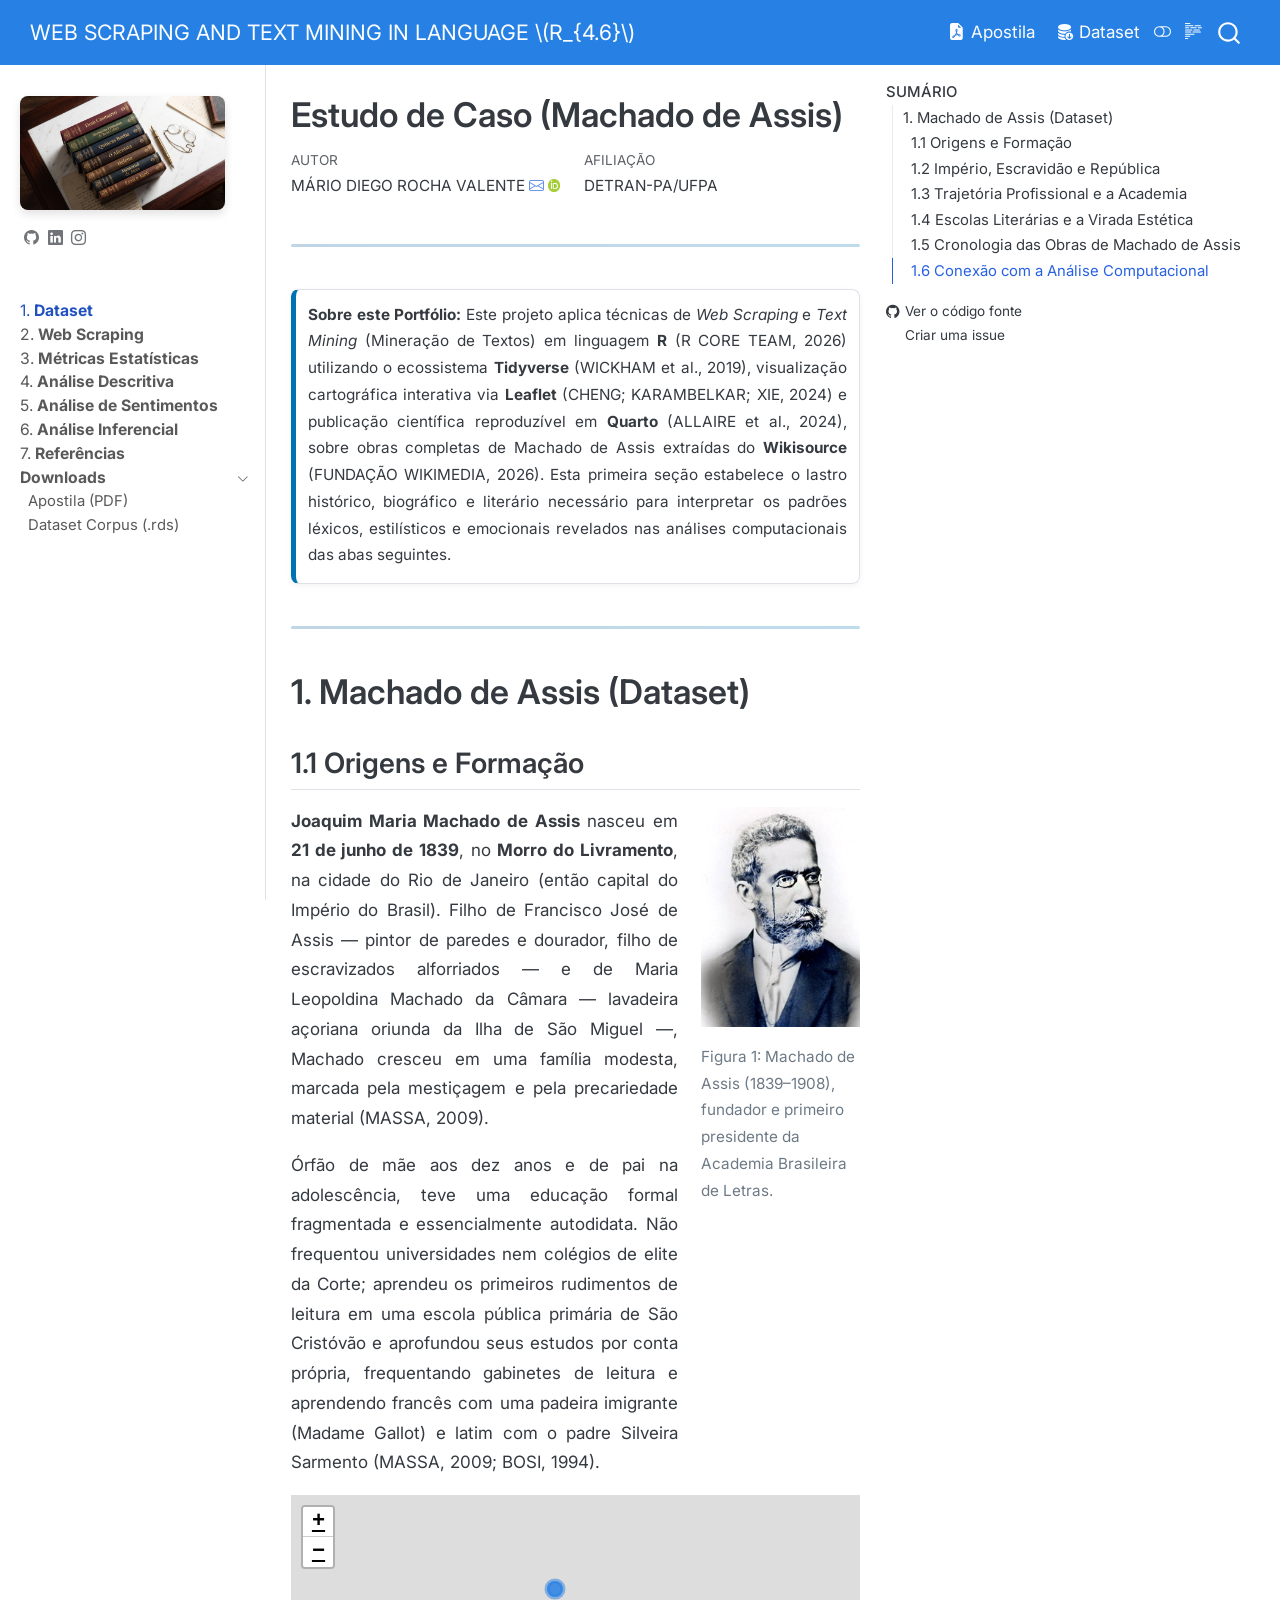
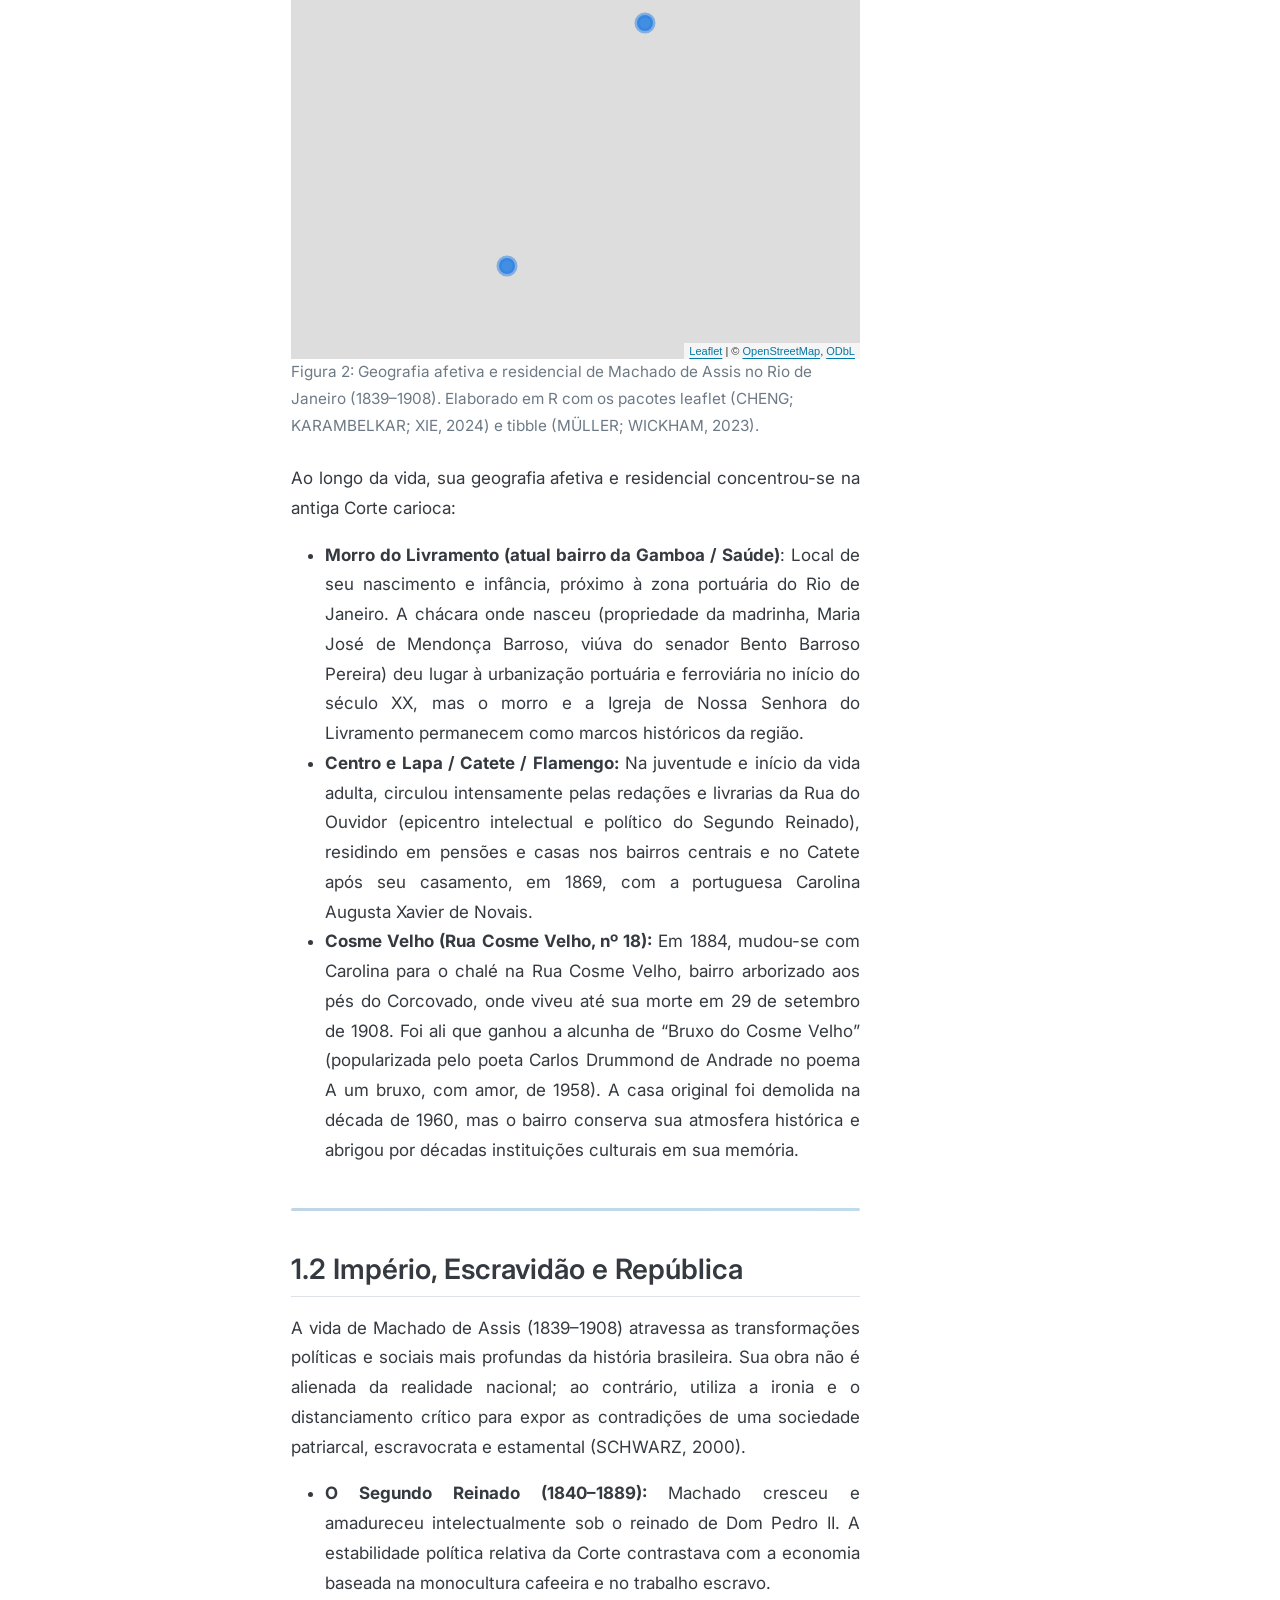
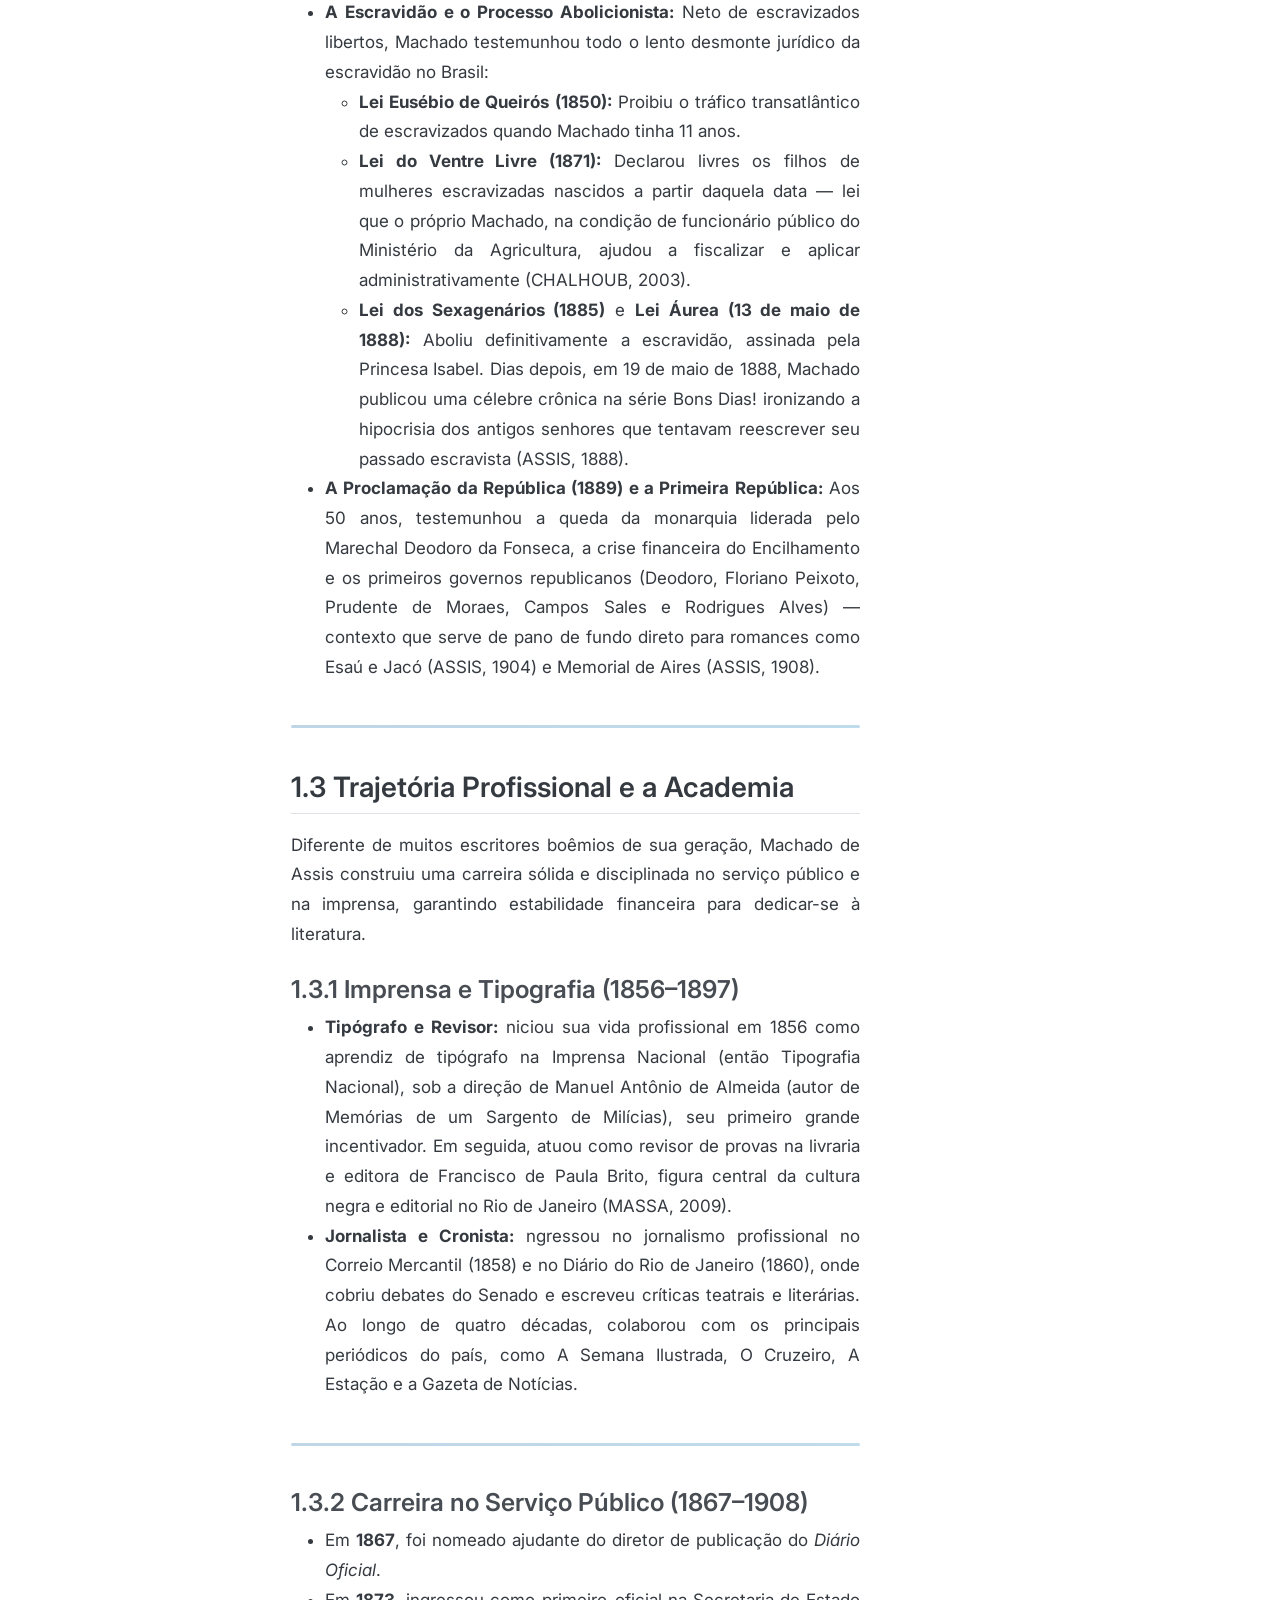
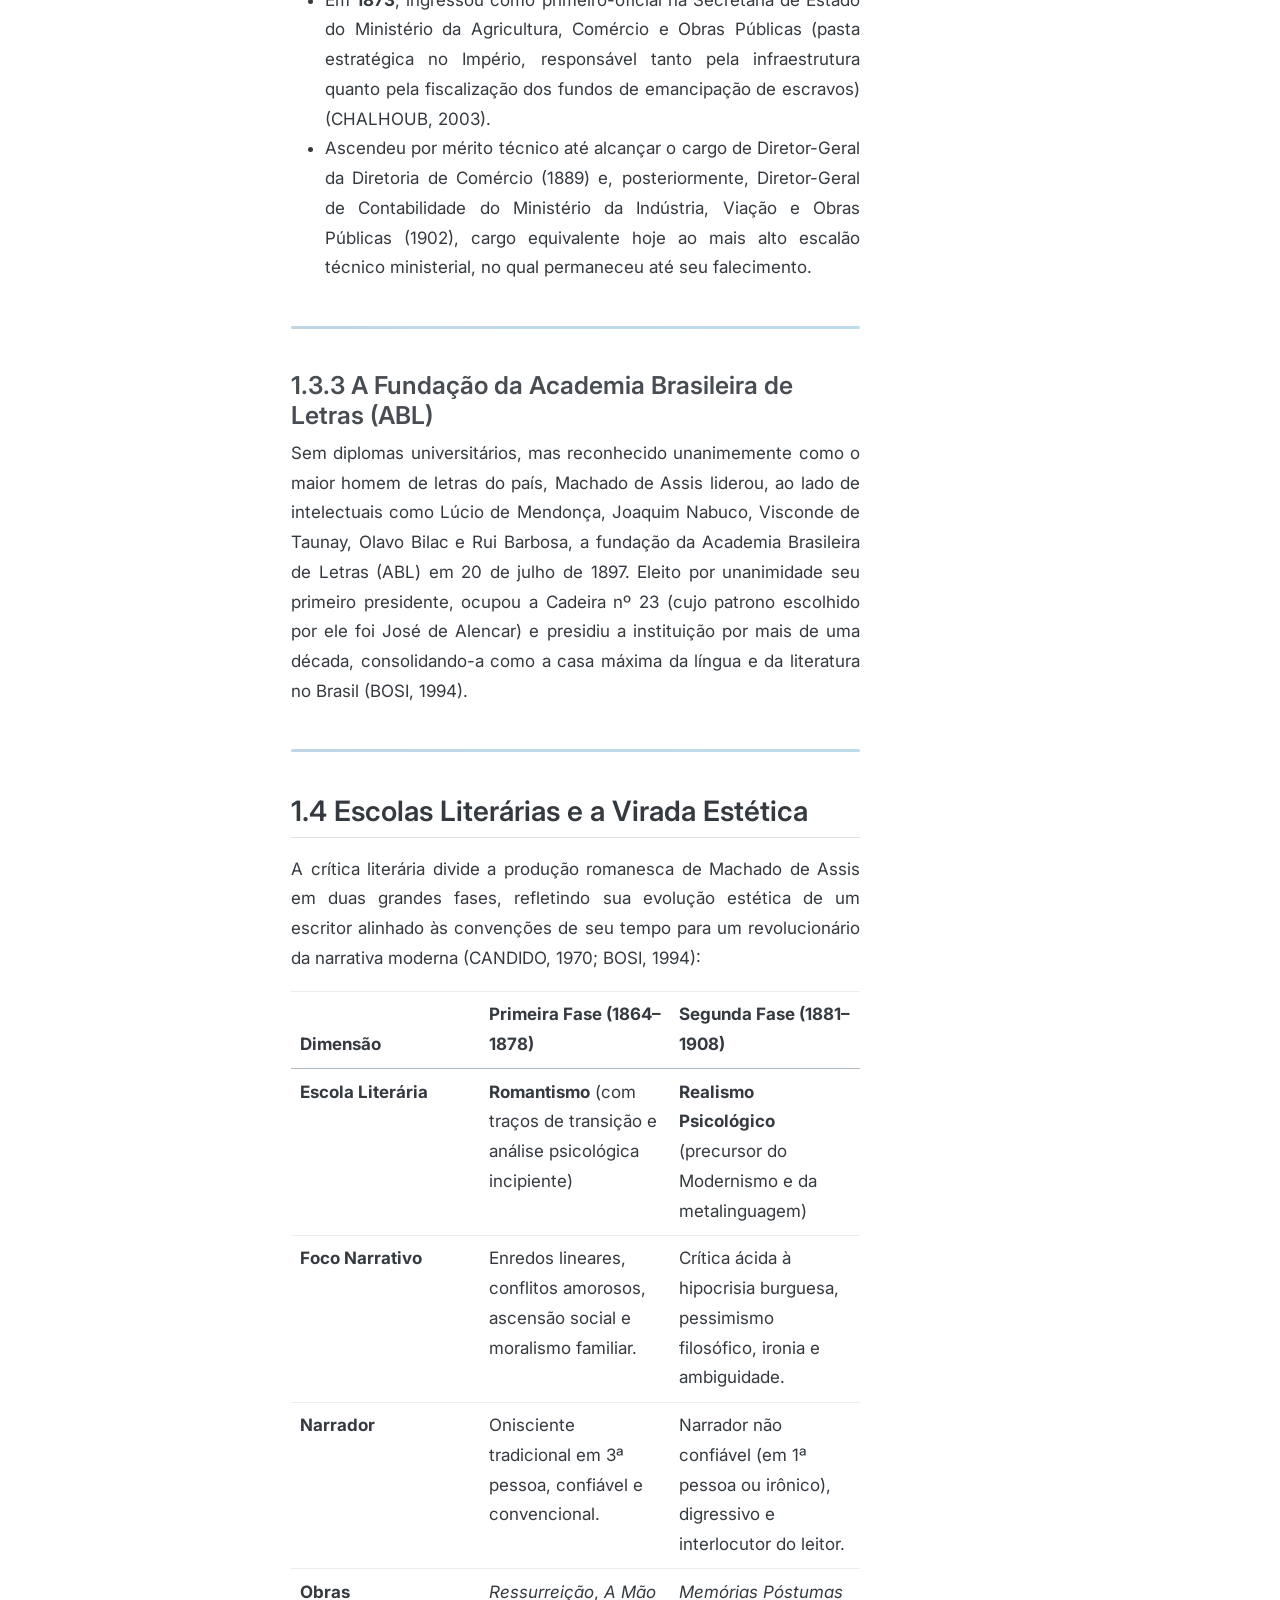
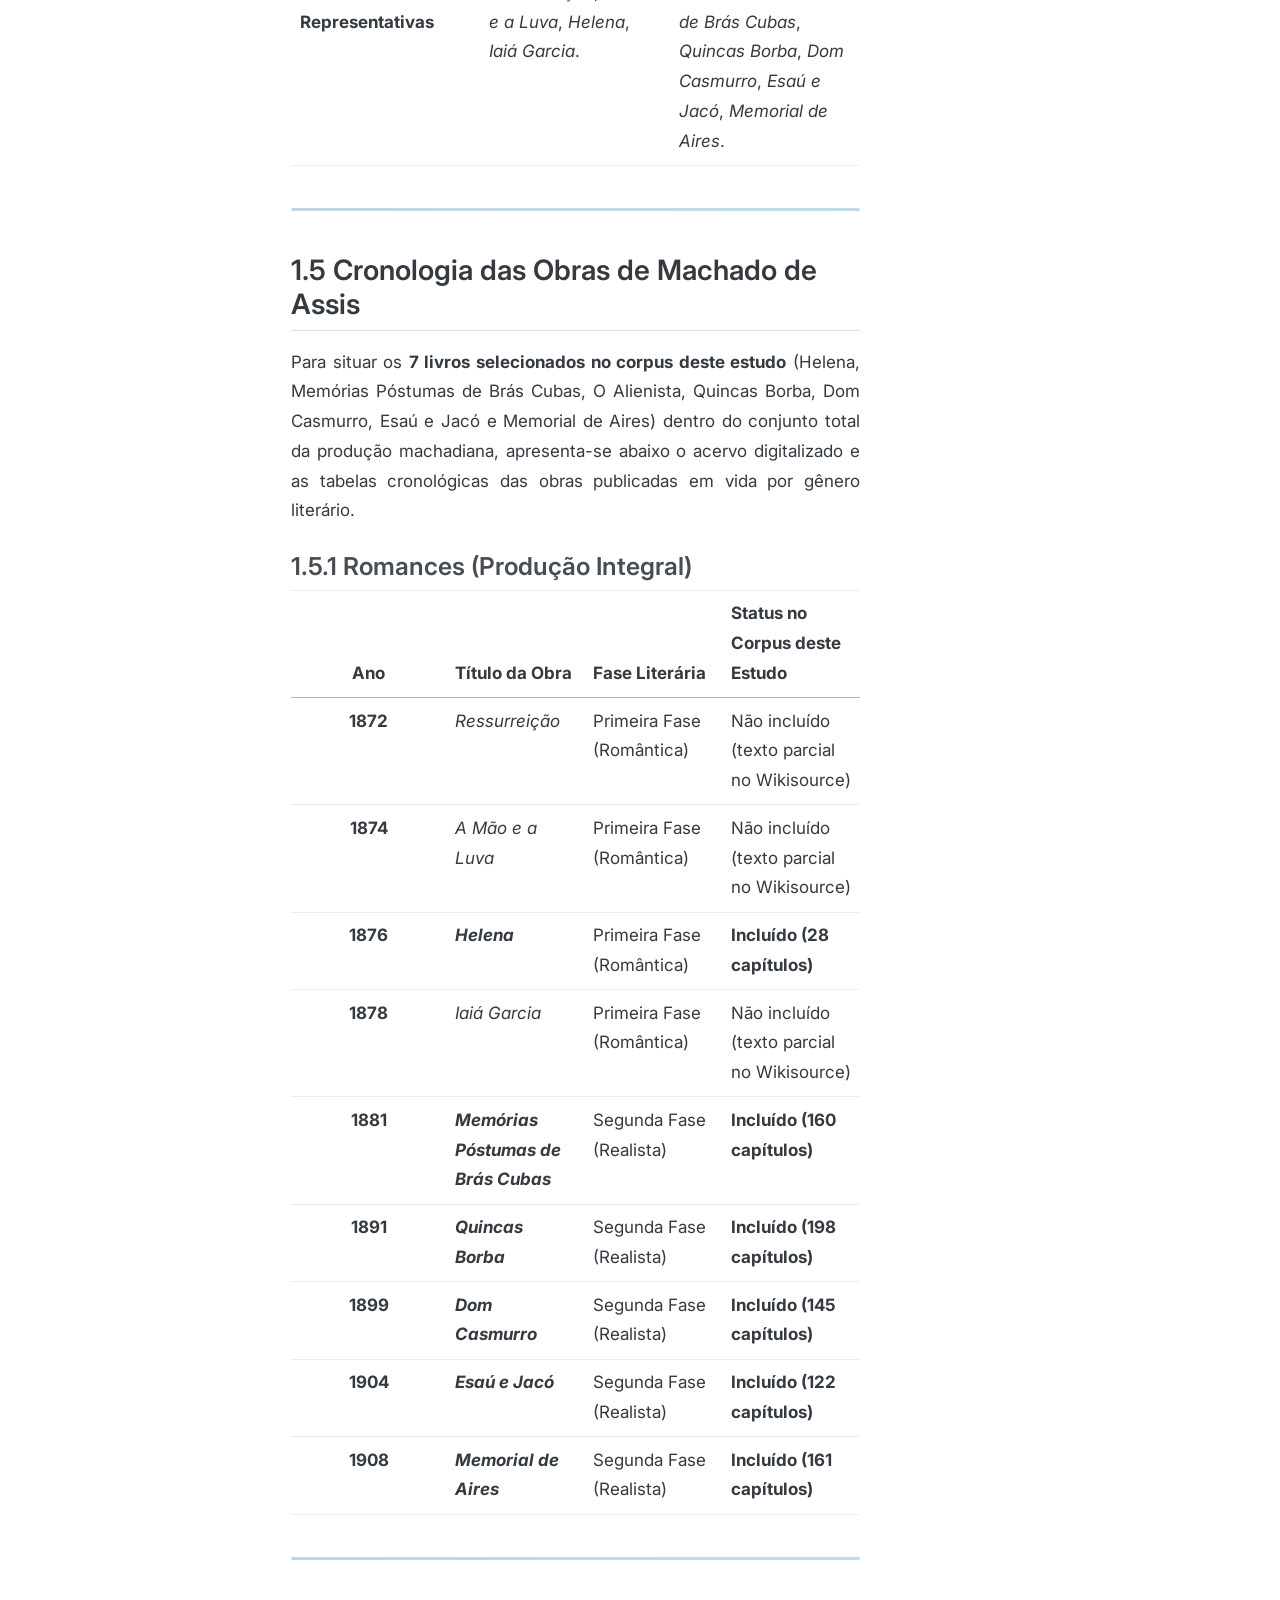
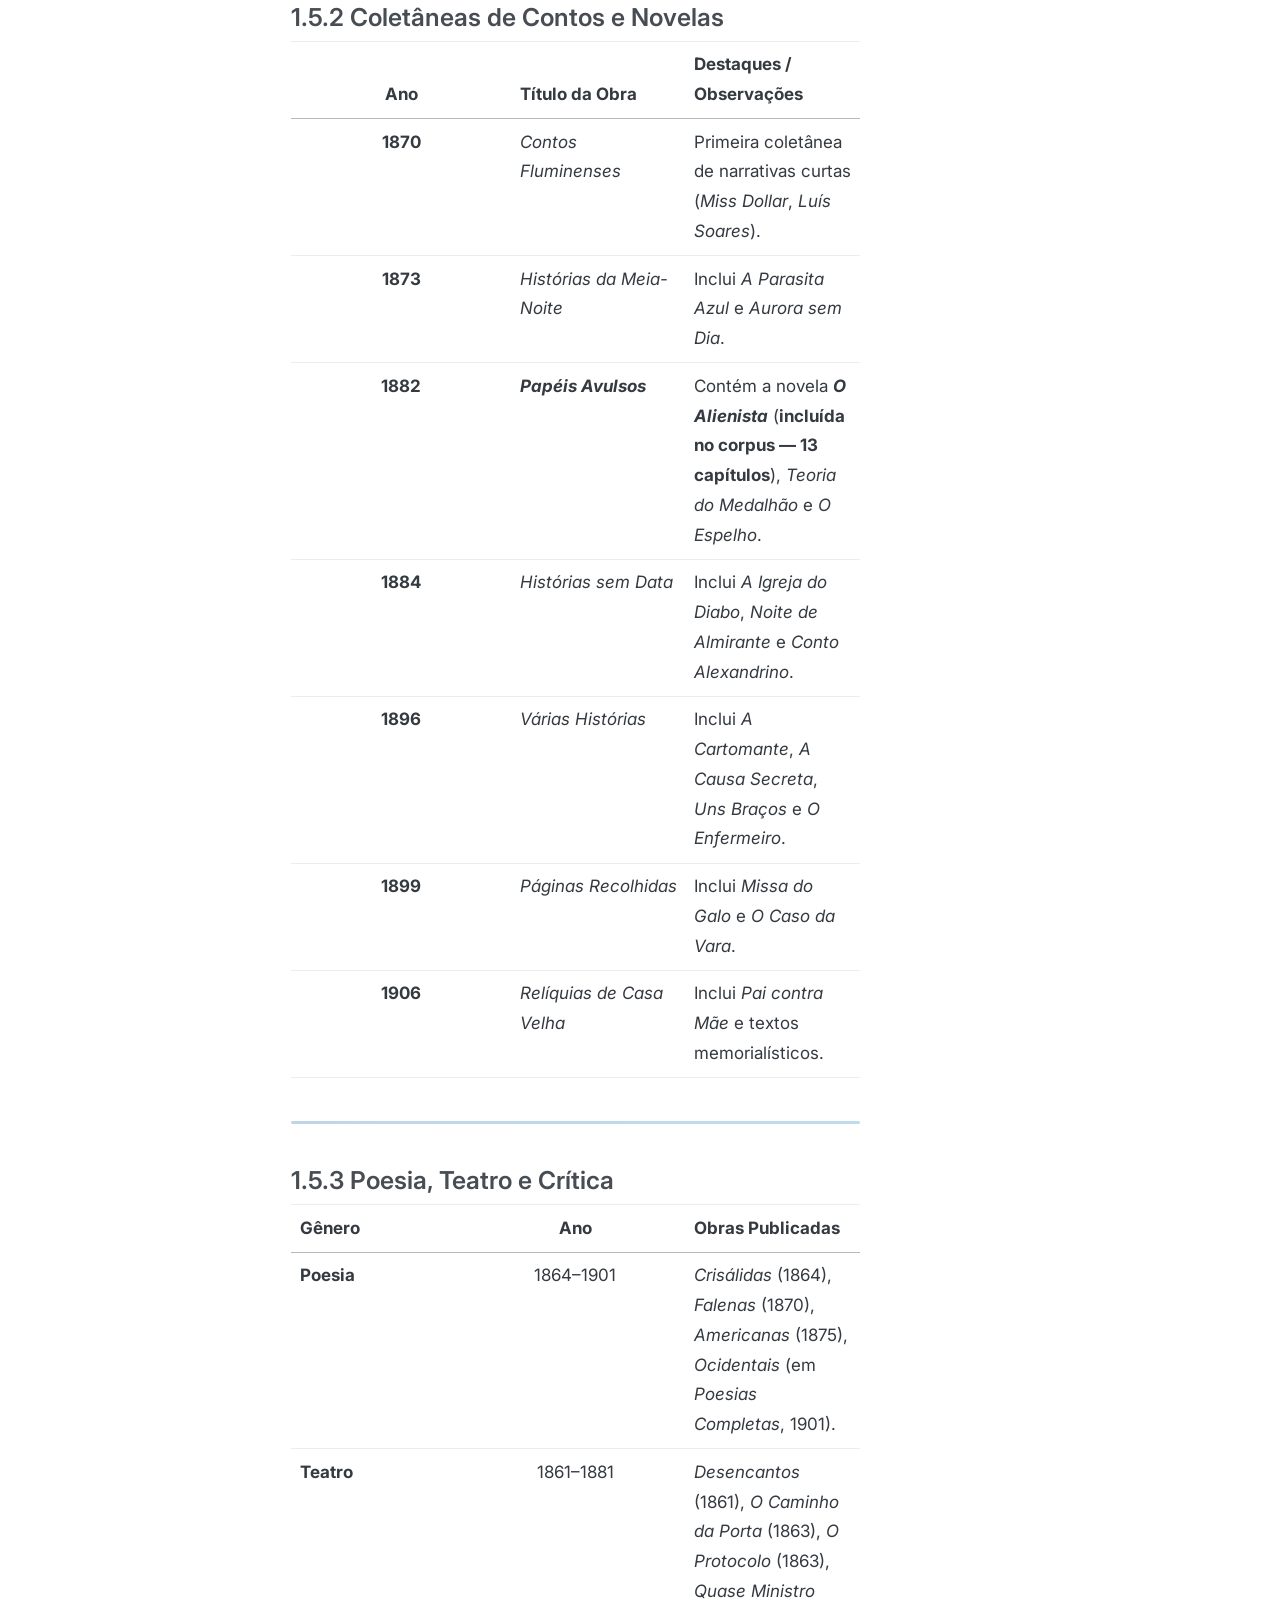
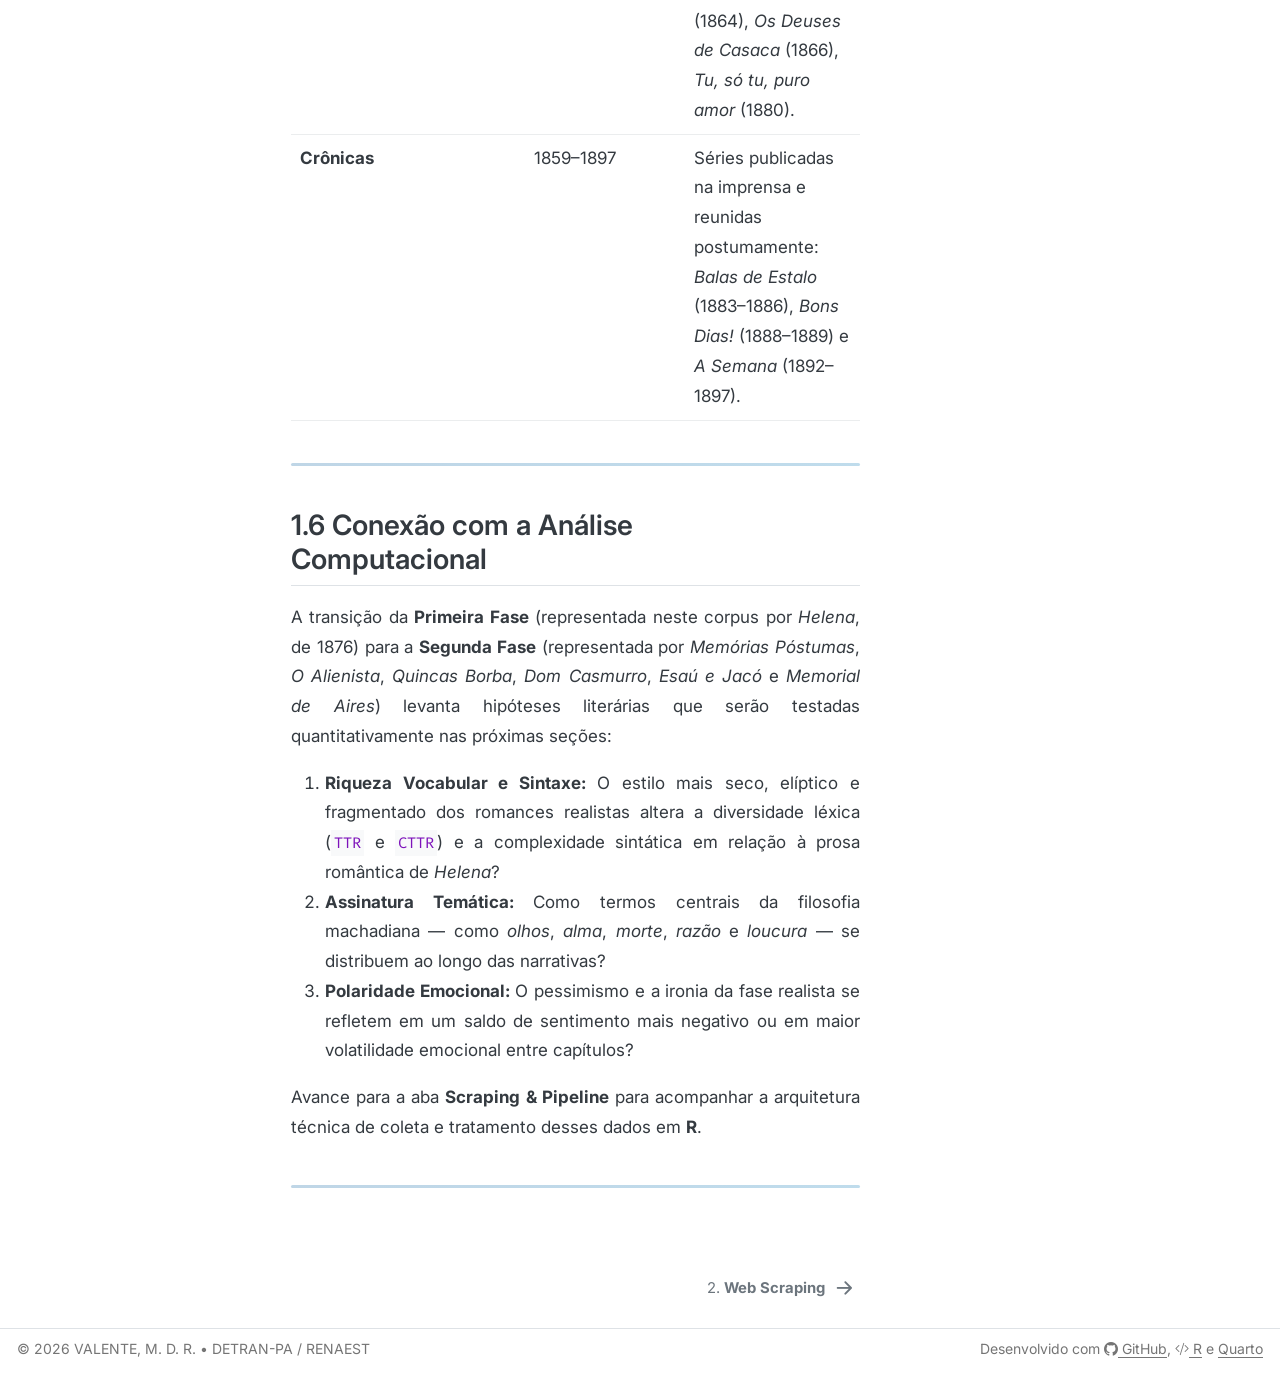
==== commit 3f2c9589: "Add files via upload" ====
--- a/docs/index.html
+++ b/docs/index.html
@@ -233,7 +233,7 @@
         <li class="sidebar-item">
   <div class="sidebar-item-container"> 
   <a href="./analise-sentimento.html" class="sidebar-item-text sidebar-link">
- <span class="menu-text">5. <strong>Sentimentos</strong></span></a>
+ <span class="menu-text">5. <strong>Análise de Sentimentos</strong></span></a>
   </div>
 </li>
         <li class="sidebar-item">
@@ -284,15 +284,15 @@
   <li><a href="#machado-de-assis-dataset" id="toc-machado-de-assis-dataset" class="nav-link active" data-scroll-target="#machado-de-assis-dataset">1. Machado de Assis (Dataset)</a>
   <ul class="collapse">
   <li><a href="#origens-e-formação" id="toc-origens-e-formação" class="nav-link" data-scroll-target="#origens-e-formação">1.1 Origens e Formação</a></li>
-  <li><a href="#o-brasil-de-machado-império-escravidão-e-república" id="toc-o-brasil-de-machado-império-escravidão-e-república" class="nav-link" data-scroll-target="#o-brasil-de-machado-império-escravidão-e-república">1.2 O Brasil de Machado: Império, Escravidão e República</a></li>
-  <li><a href="#trajetória-profissional-funcionalismo-público-e-a-academia" id="toc-trajetória-profissional-funcionalismo-público-e-a-academia" class="nav-link" data-scroll-target="#trajetória-profissional-funcionalismo-público-e-a-academia">1.3 Trajetória Profissional, Funcionalismo Público e a Academia</a>
+  <li><a href="#império-escravidão-e-república" id="toc-império-escravidão-e-república" class="nav-link" data-scroll-target="#império-escravidão-e-república">1.2 Império, Escravidão e República</a></li>
+  <li><a href="#trajetória-profissional-e-a-academia" id="toc-trajetória-profissional-e-a-academia" class="nav-link" data-scroll-target="#trajetória-profissional-e-a-academia">1.3 Trajetória Profissional e a Academia</a>
   <ul class="collapse">
   <li><a href="#imprensa-e-tipografia-18561897" id="toc-imprensa-e-tipografia-18561897" class="nav-link" data-scroll-target="#imprensa-e-tipografia-18561897">1.3.1 Imprensa e Tipografia (1856–1897)</a></li>
   <li><a href="#carreira-no-serviço-público-18671908" id="toc-carreira-no-serviço-público-18671908" class="nav-link" data-scroll-target="#carreira-no-serviço-público-18671908">1.3.2 Carreira no Serviço Público (1867–1908)</a></li>
   <li><a href="#a-fundação-da-academia-brasileira-de-letras-abl" id="toc-a-fundação-da-academia-brasileira-de-letras-abl" class="nav-link" data-scroll-target="#a-fundação-da-academia-brasileira-de-letras-abl">1.3.3 A Fundação da Academia Brasileira de Letras (ABL)</a></li>
   </ul></li>
   <li><a href="#escolas-literárias-e-a-virada-estética" id="toc-escolas-literárias-e-a-virada-estética" class="nav-link" data-scroll-target="#escolas-literárias-e-a-virada-estética">1.4 Escolas Literárias e a Virada Estética</a></li>
-  <li><a href="#cronologia-completa-das-obras-de-machado-de-assis" id="toc-cronologia-completa-das-obras-de-machado-de-assis" class="nav-link" data-scroll-target="#cronologia-completa-das-obras-de-machado-de-assis">1.5 Cronologia Completa das Obras de Machado de Assis</a>
+  <li><a href="#cronologia-das-obras-de-machado-de-assis" id="toc-cronologia-das-obras-de-machado-de-assis" class="nav-link" data-scroll-target="#cronologia-das-obras-de-machado-de-assis">1.5 Cronologia das Obras de Machado de Assis</a>
   <ul class="collapse">
   <li><a href="#romances-produção-integral" id="toc-romances-produção-integral" class="nav-link" data-scroll-target="#romances-produção-integral">1.5.1 Romances (Produção Integral)</a></li>
   <li><a href="#coletâneas-de-contos-e-novelas" id="toc-coletâneas-de-contos-e-novelas" class="nav-link" data-scroll-target="#coletâneas-de-contos-e-novelas">1.5.2 Coletâneas de Contos e Novelas</a></li>
@@ -377,8 +377,8 @@
 <div id="fig-mapa-machado" class="cell-output-display quarto-float quarto-figure quarto-figure-center anchored">
 <figure class="quarto-float quarto-float-fig figure">
 <div aria-describedby="fig-mapa-machado-caption-0ceaefa1-69ba-4598-a22c-09a6ac19f8ca">
-<div class="leaflet html-widget html-fill-item" id="htmlwidget-cd2d416558224bf5e57d" style="width:100%;height:464px;"></div>
-<script type="application/json" data-for="htmlwidget-cd2d416558224bf5e57d">{"x":{"options":{"crs":{"crsClass":"L.CRS.EPSG3857","code":null,"proj4def":null,"projectedBounds":null,"options":{}}},"calls":[{"method":"addTiles","args":["https://{s}.tile.openstreetmap.org/{z}/{x}/{y}.png",null,null,{"minZoom":0,"maxZoom":18,"tileSize":256,"subdomains":"abc","errorTileUrl":"","tms":false,"noWrap":false,"zoomOffset":0,"zoomReverse":false,"opacity":1,"zIndex":1,"detectRetina":false,"attribution":"&copy; <a href=\"https://openstreetmap.org/copyright/\">OpenStreetMap<\/a>,  <a href=\"https://opendatacommons.org/licenses/odbl/\">ODbL<\/a>"}]},{"method":"addCircleMarkers","args":[[-22.8981,-22.9035,-22.9419],[-43.1925,-43.1772,-43.2008],8,null,null,{"interactive":true,"className":"","stroke":true,"color":"#2780e3","weight":5,"opacity":0.5,"fill":true,"fillColor":"#2780e3","fillOpacity":0.85},null,null,["<b>Morro do Livramento (Gamboa)<\/b><br/>Nascimento (1839) e infância na antiga chácara do Livramento.","<b>Rua do Ouvidor (Centro)<\/b><br/>Epicentro jornalístico, livraria Paula Brito e redações do Segundo Reinado.","<b>Rua Cosme Velho, nº 18<\/b><br/>Residência com Carolina (1884–1908), onde ganhou a alcunha de 'Bruxo do Cosme Velho'."],null,null,{"interactive":false,"permanent":false,"direction":"auto","opacity":1,"offset":[0,0],"textsize":"10px","textOnly":false,"className":"","sticky":true},null]}],"fitBounds":[-22.948,-43.208,-22.892,-43.17,[]],"limits":{"lat":[-22.9419,-22.8981],"lng":[-43.2008,-43.1772]}},"evals":[],"jsHooks":[]}</script>
+<div class="leaflet html-widget html-fill-item" id="htmlwidget-0151593986c171fb530c" style="width:100%;height:464px;"></div>
+<script type="application/json" data-for="htmlwidget-0151593986c171fb530c">{"x":{"options":{"crs":{"crsClass":"L.CRS.EPSG3857","code":null,"proj4def":null,"projectedBounds":null,"options":{}}},"calls":[{"method":"addTiles","args":["https://{s}.tile.openstreetmap.org/{z}/{x}/{y}.png",null,null,{"minZoom":0,"maxZoom":18,"tileSize":256,"subdomains":"abc","errorTileUrl":"","tms":false,"noWrap":false,"zoomOffset":0,"zoomReverse":false,"opacity":1,"zIndex":1,"detectRetina":false,"attribution":"&copy; <a href=\"https://openstreetmap.org/copyright/\">OpenStreetMap<\/a>,  <a href=\"https://opendatacommons.org/licenses/odbl/\">ODbL<\/a>"}]},{"method":"addCircleMarkers","args":[[-22.8981,-22.9035,-22.9419],[-43.1925,-43.1772,-43.2008],8,null,null,{"interactive":true,"className":"","stroke":true,"color":"#2780e3","weight":5,"opacity":0.5,"fill":true,"fillColor":"#2780e3","fillOpacity":0.85},null,null,["<b>Morro do Livramento (Gamboa)<\/b><br/>Nascimento (1839) e infância na antiga chácara do Livramento.","<b>Rua do Ouvidor (Centro)<\/b><br/>Epicentro jornalístico, livraria Paula Brito e redações do Segundo Reinado.","<b>Rua Cosme Velho, nº 18<\/b><br/>Residência com Carolina (1884–1908), onde ganhou a alcunha de 'Bruxo do Cosme Velho'."],null,null,{"interactive":false,"permanent":false,"direction":"auto","opacity":1,"offset":[0,0],"textsize":"10px","textOnly":false,"className":"","sticky":true},null]}],"fitBounds":[-22.948,-43.208,-22.892,-43.17,[]],"limits":{"lat":[-22.9419,-22.8981],"lng":[-43.2008,-43.1772]}},"evals":[],"jsHooks":[]}</script>
 </div>
 <figcaption class="quarto-float-caption-bottom quarto-float-caption quarto-float-fig" id="fig-mapa-machado-caption-0ceaefa1-69ba-4598-a22c-09a6ac19f8ca">
 Figura&nbsp;2: Geografia afetiva e residencial de Machado de Assis no Rio de Janeiro (1839–1908). Elaborado em R com os pacotes leaflet (CHENG; KARAMBELKAR; XIE, 2024) e tibble (MÜLLER; WICKHAM, 2023).
@@ -394,8 +394,8 @@
 </ul>
 <hr>
 </section>
-<section id="o-brasil-de-machado-império-escravidão-e-república" class="level2">
-<h2 class="anchored" data-anchor-id="o-brasil-de-machado-império-escravidão-e-república">1.2 O Brasil de Machado: Império, Escravidão e República</h2>
+<section id="império-escravidão-e-república" class="level2">
+<h2 class="anchored" data-anchor-id="império-escravidão-e-república">1.2 Império, Escravidão e República</h2>
 <p>A vida de Machado de Assis (1839–1908) atravessa as transformações políticas e sociais mais profundas da história brasileira. Sua obra não é alienada da realidade nacional; ao contrário, utiliza a ironia e o distanciamento crítico para expor as contradições de uma sociedade patriarcal, escravocrata e estamental (SCHWARZ, 2000).</p>
 <ul>
 <li><strong>O Segundo Reinado (1840–1889):</strong> Machado cresceu e amadureceu intelectualmente sob o reinado de Dom Pedro II. A estabilidade política relativa da Corte contrastava com a economia baseada na monocultura cafeeira e no trabalho escravo.</li>
@@ -409,8 +409,8 @@
 </ul>
 <hr>
 </section>
-<section id="trajetória-profissional-funcionalismo-público-e-a-academia" class="level2">
-<h2 class="anchored" data-anchor-id="trajetória-profissional-funcionalismo-público-e-a-academia">1.3 Trajetória Profissional, Funcionalismo Público e a Academia</h2>
+<section id="trajetória-profissional-e-a-academia" class="level2">
+<h2 class="anchored" data-anchor-id="trajetória-profissional-e-a-academia">1.3 Trajetória Profissional e a Academia</h2>
 <p>Diferente de muitos escritores boêmios de sua geração, Machado de Assis construiu uma carreira sólida e disciplinada no serviço público e na imprensa, garantindo estabilidade financeira para dedicar-se à literatura.</p>
 <section id="imprensa-e-tipografia-18561897" class="level3">
 <h3 class="anchored" data-anchor-id="imprensa-e-tipografia-18561897">1.3.1 Imprensa e Tipografia (1856–1897)</h3>
@@ -476,8 +476,8 @@
 </table>
 <hr>
 </section>
-<section id="cronologia-completa-das-obras-de-machado-de-assis" class="level2">
-<h2 class="anchored" data-anchor-id="cronologia-completa-das-obras-de-machado-de-assis">1.5 Cronologia Completa das Obras de Machado de Assis</h2>
+<section id="cronologia-das-obras-de-machado-de-assis" class="level2">
+<h2 class="anchored" data-anchor-id="cronologia-das-obras-de-machado-de-assis">1.5 Cronologia das Obras de Machado de Assis</h2>
 <p>Para situar os <strong>7 livros selecionados no corpus deste estudo</strong> (Helena, Memórias Póstumas de Brás Cubas, O Alienista, Quincas Borba, Dom Casmurro, Esaú e Jacó e Memorial de Aires) dentro do conjunto total da produção machadiana, apresenta-se abaixo o acervo digitalizado e as tabelas cronológicas das obras publicadas em vida por gênero literário.</p>
 <section id="romances-produção-integral" class="level3">
 <h3 class="anchored" data-anchor-id="romances-produção-integral">1.5.1 Romances (Produção Integral)</h3>
@@ -1254,7 +1254,7 @@
 </div>
   </div>
 </footer>
-<script>var lightboxQuarto = GLightbox({"selector":".lightbox","closeEffect":"zoom","openEffect":"zoom","loop":false,"descPosition":"bottom"});
+<script>var lightboxQuarto = GLightbox({"closeEffect":"zoom","loop":false,"openEffect":"zoom","descPosition":"bottom","selector":".lightbox"});
 (function() {
   let previousOnload = window.onload;
   window.onload = () => {
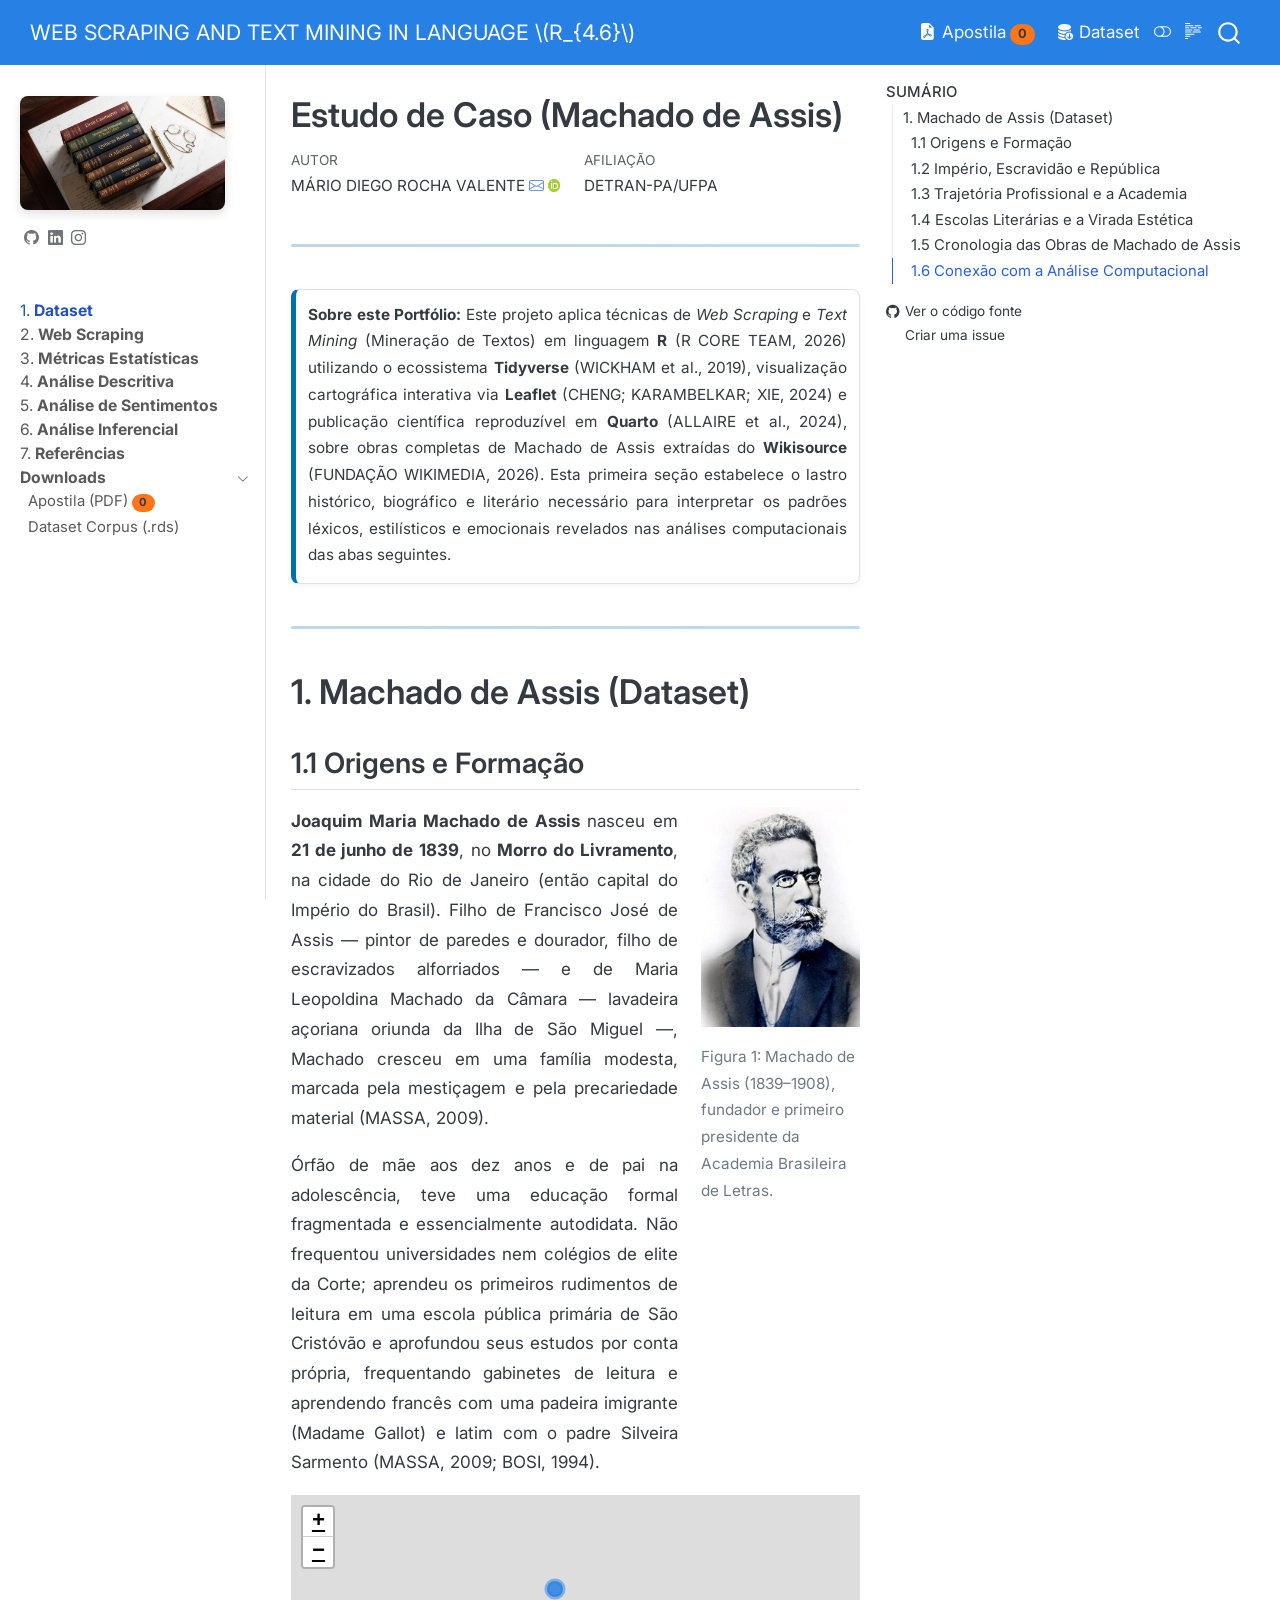
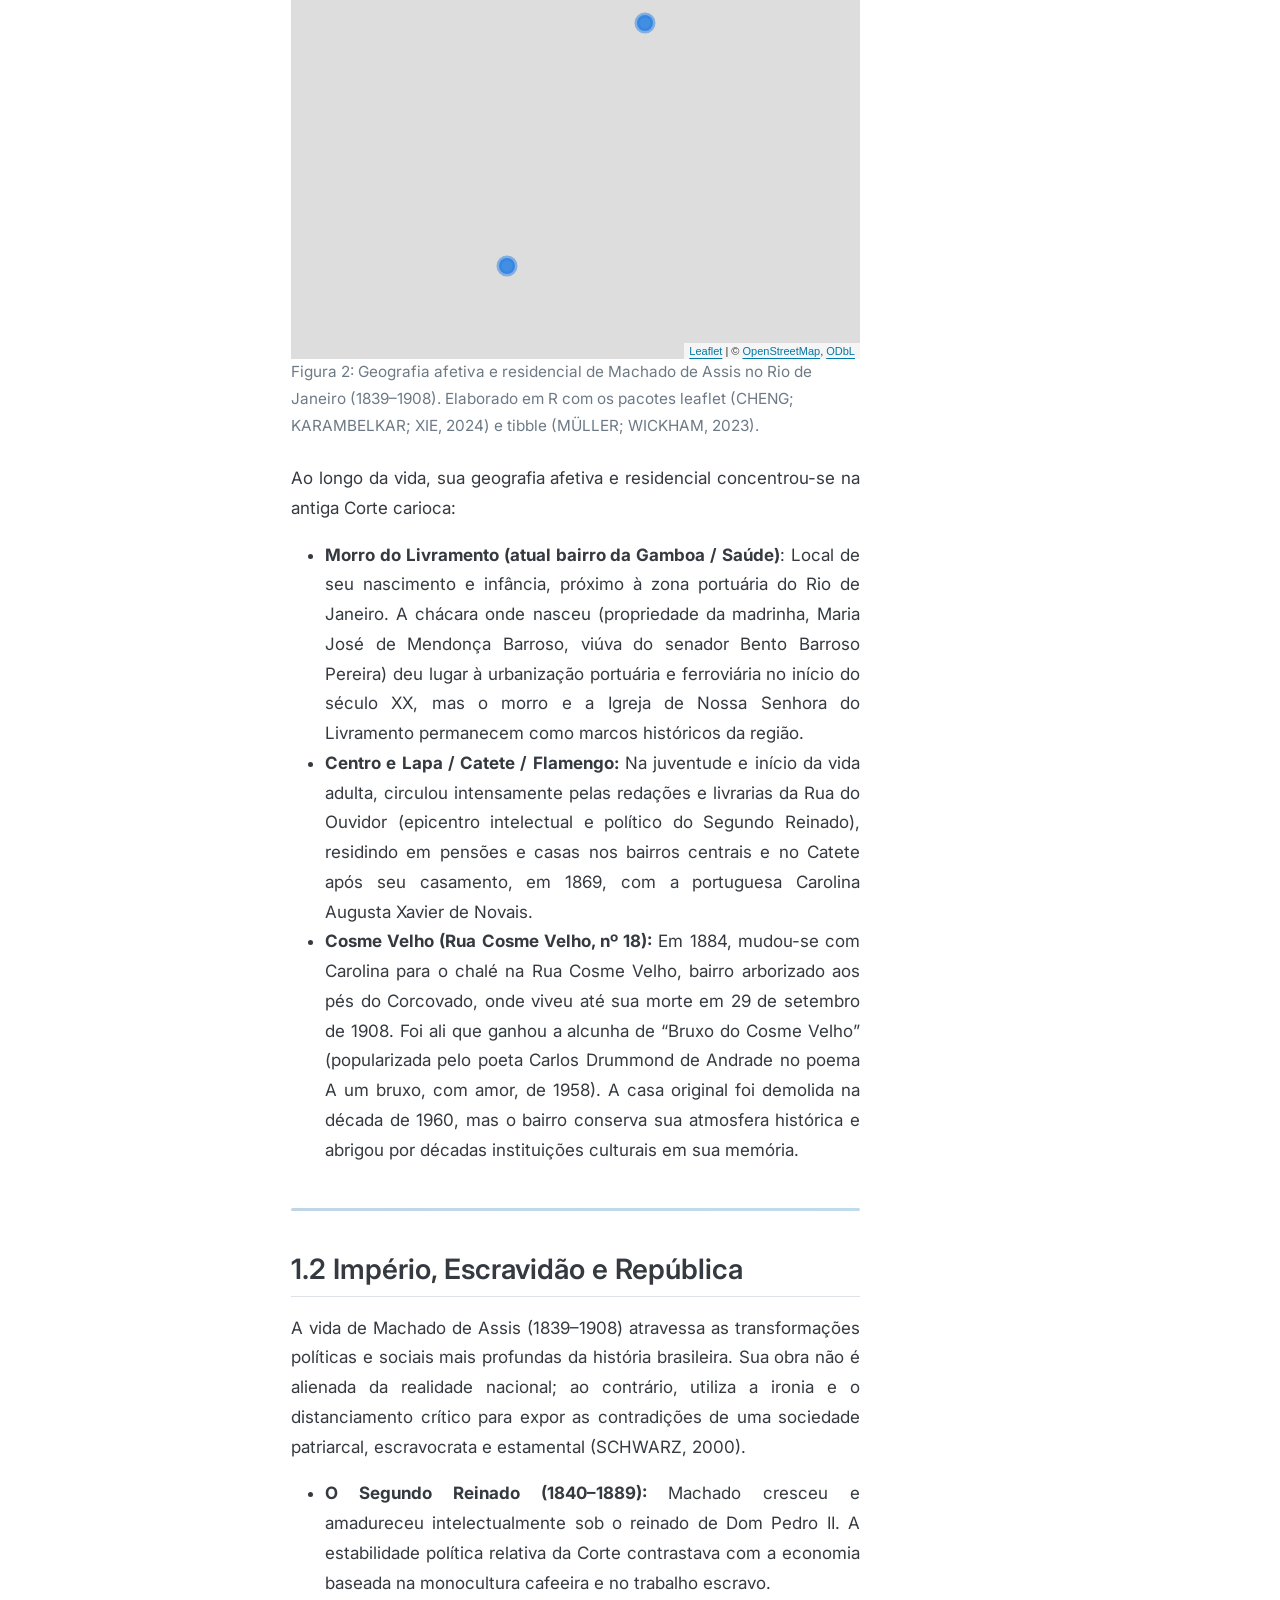
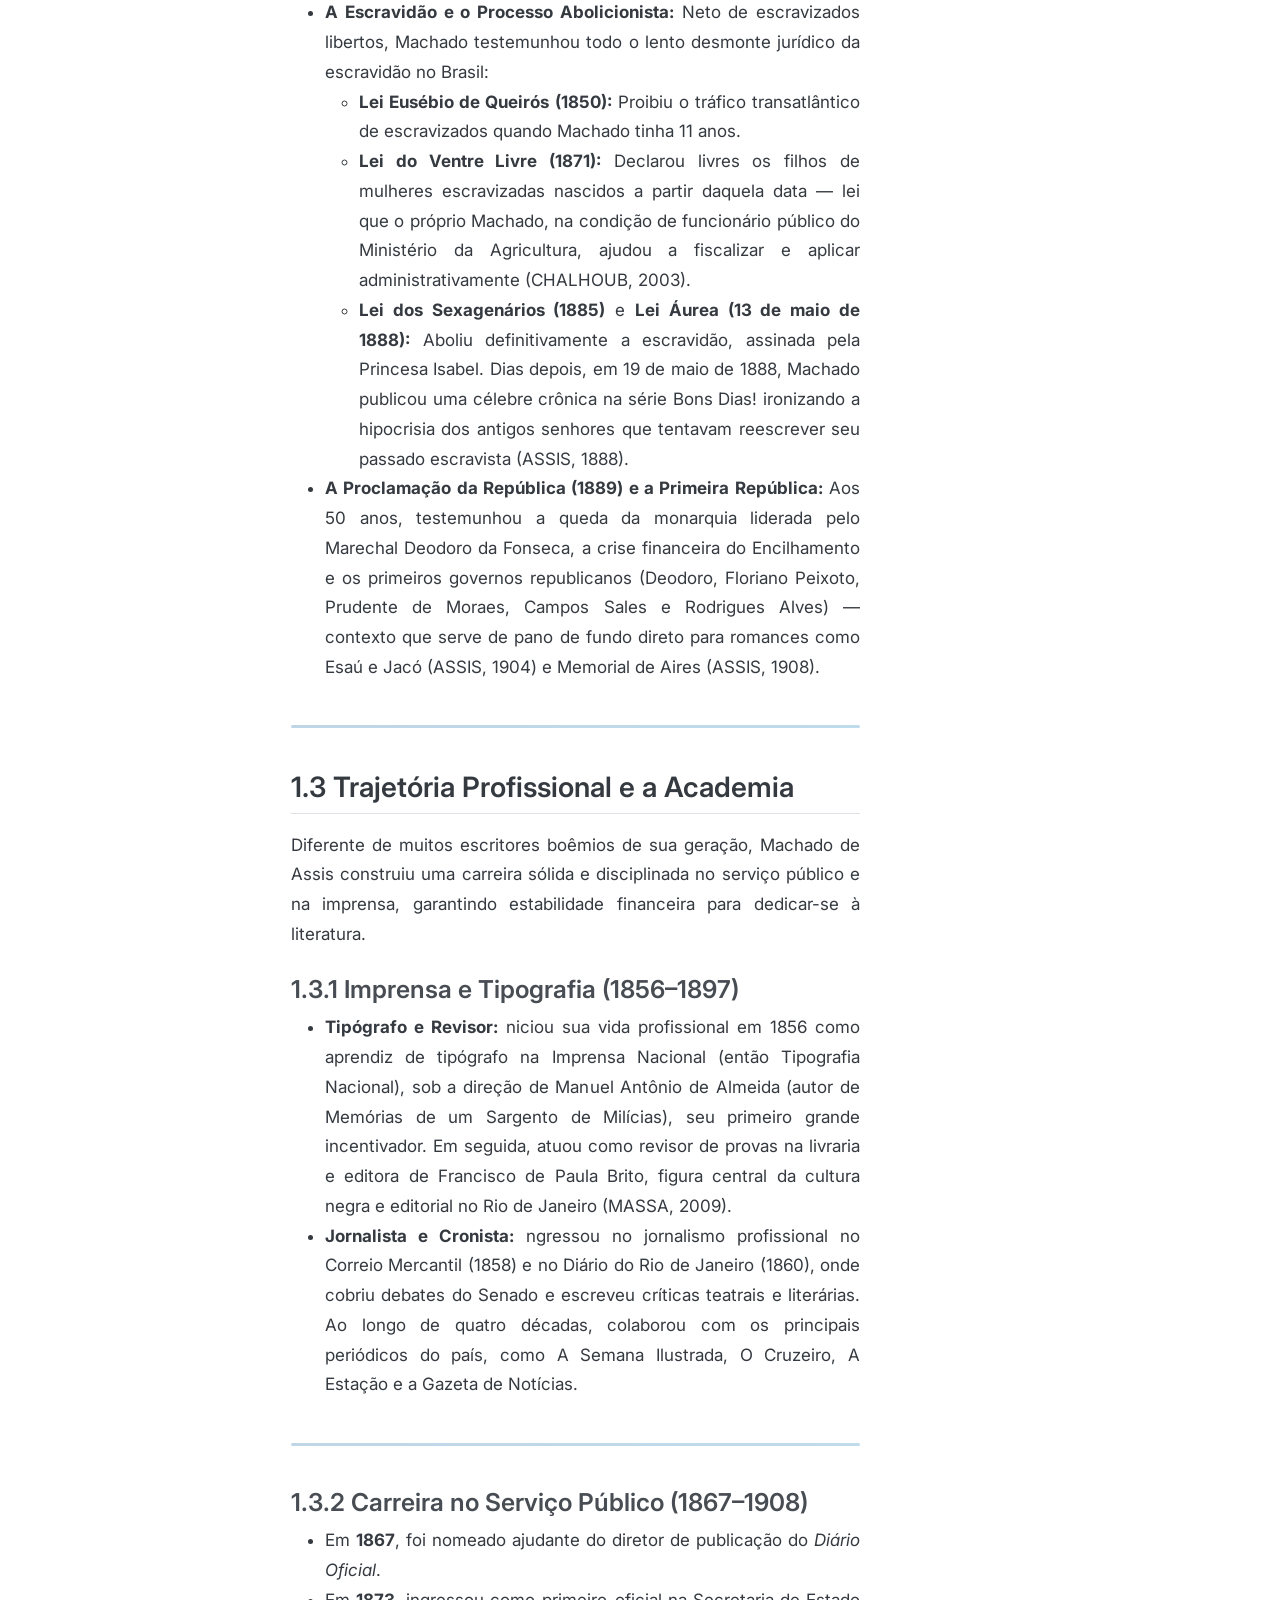
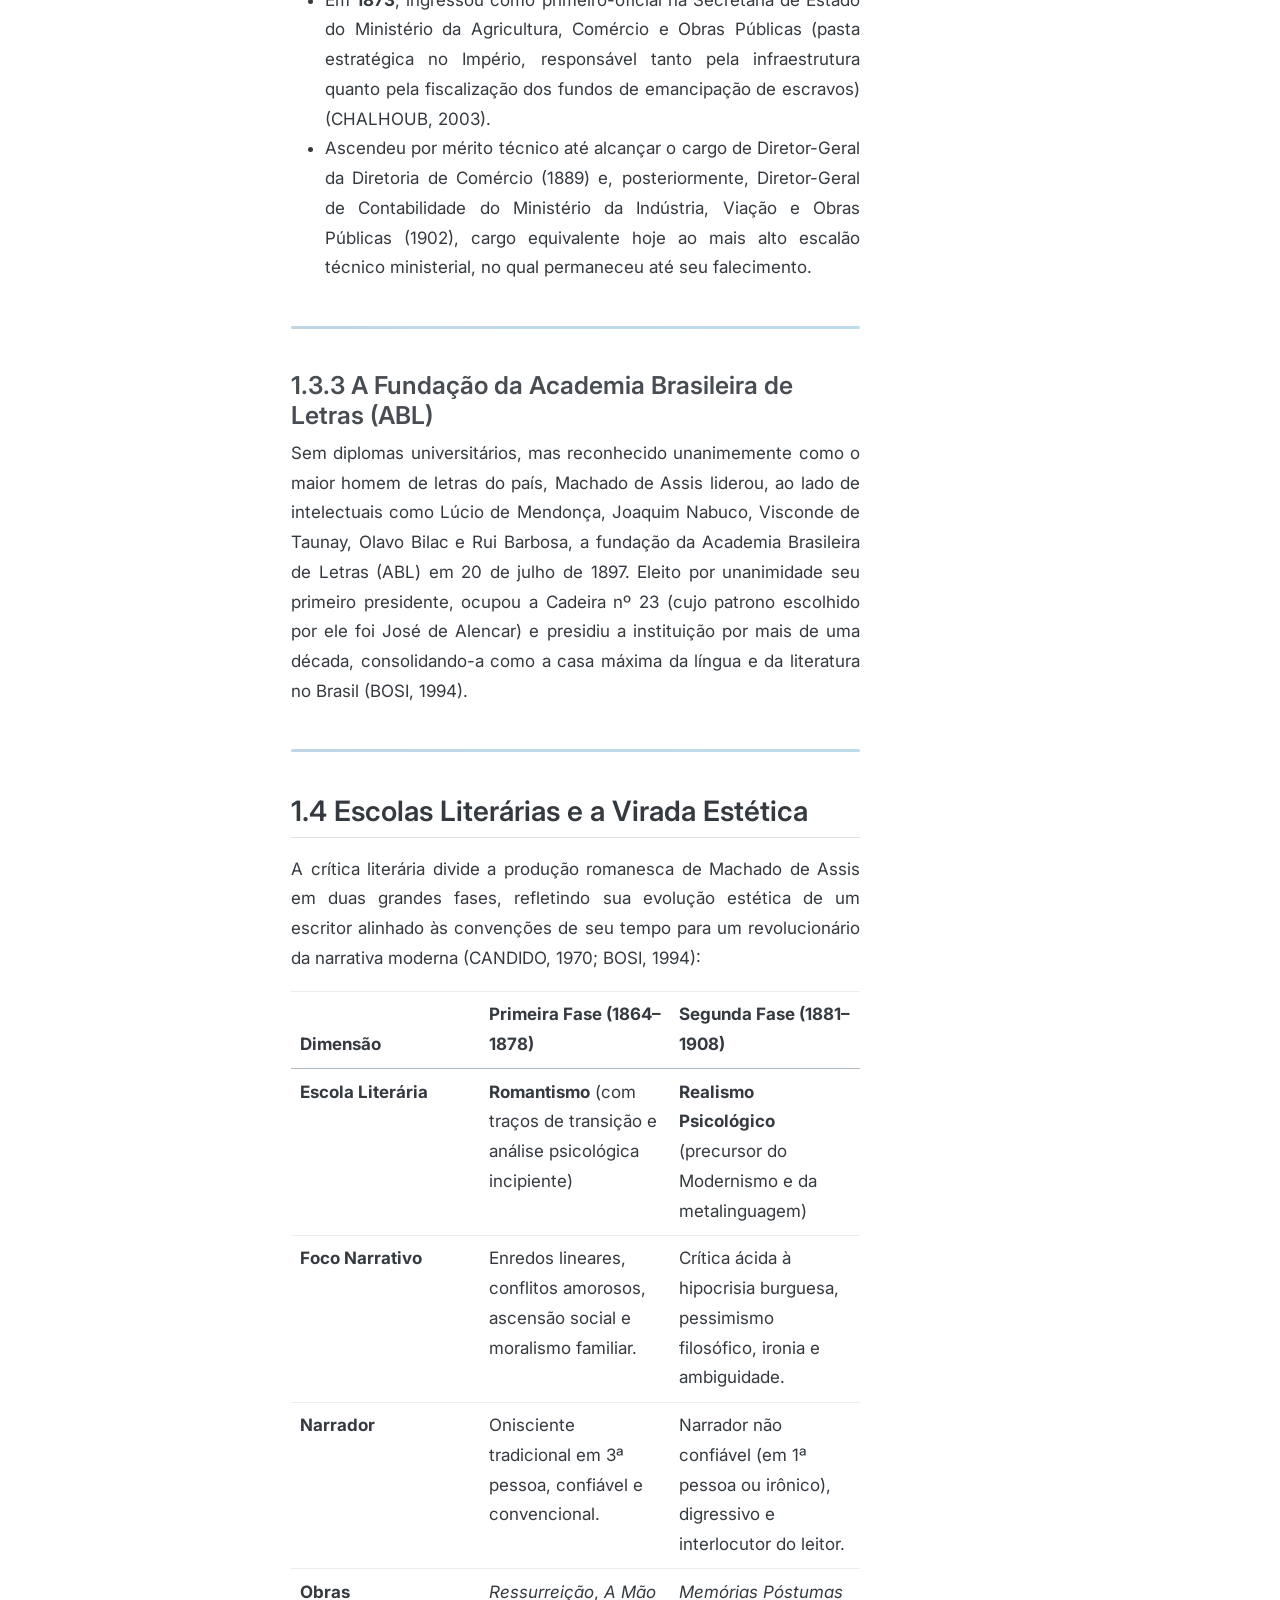
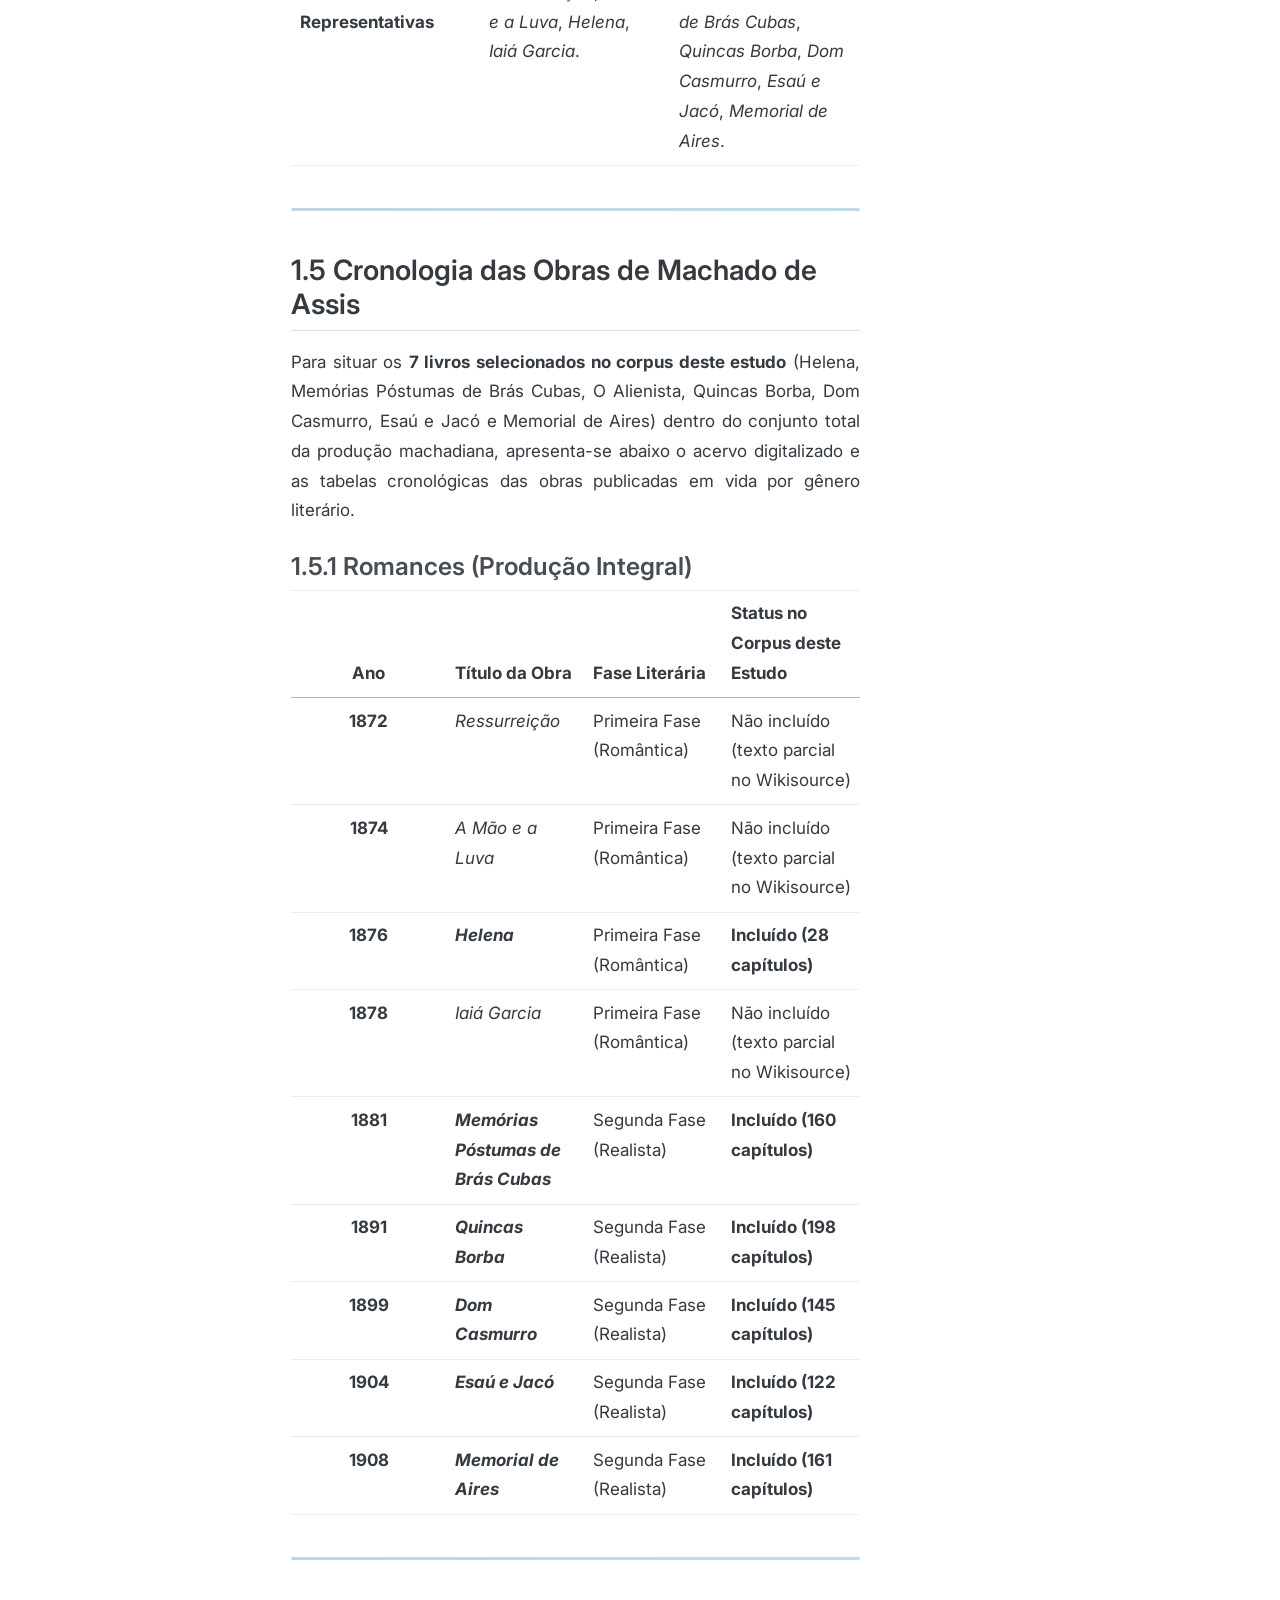
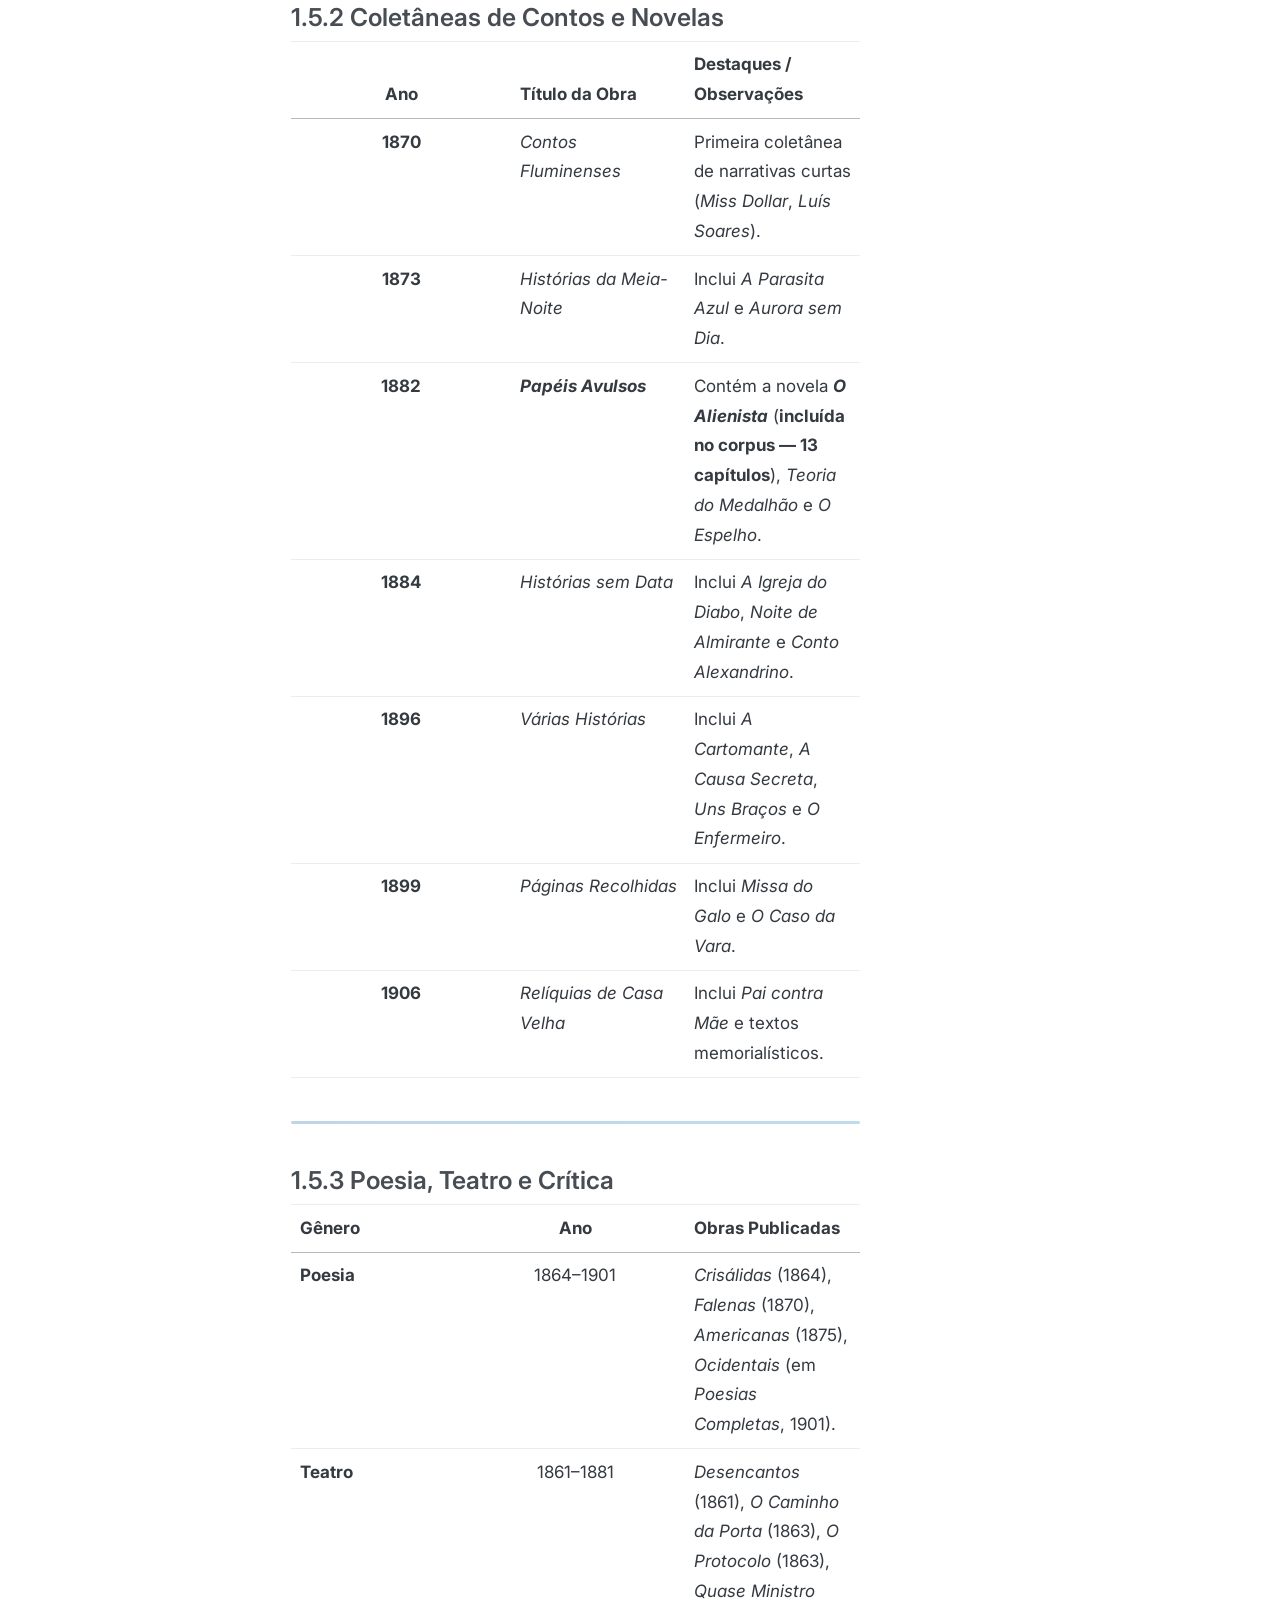
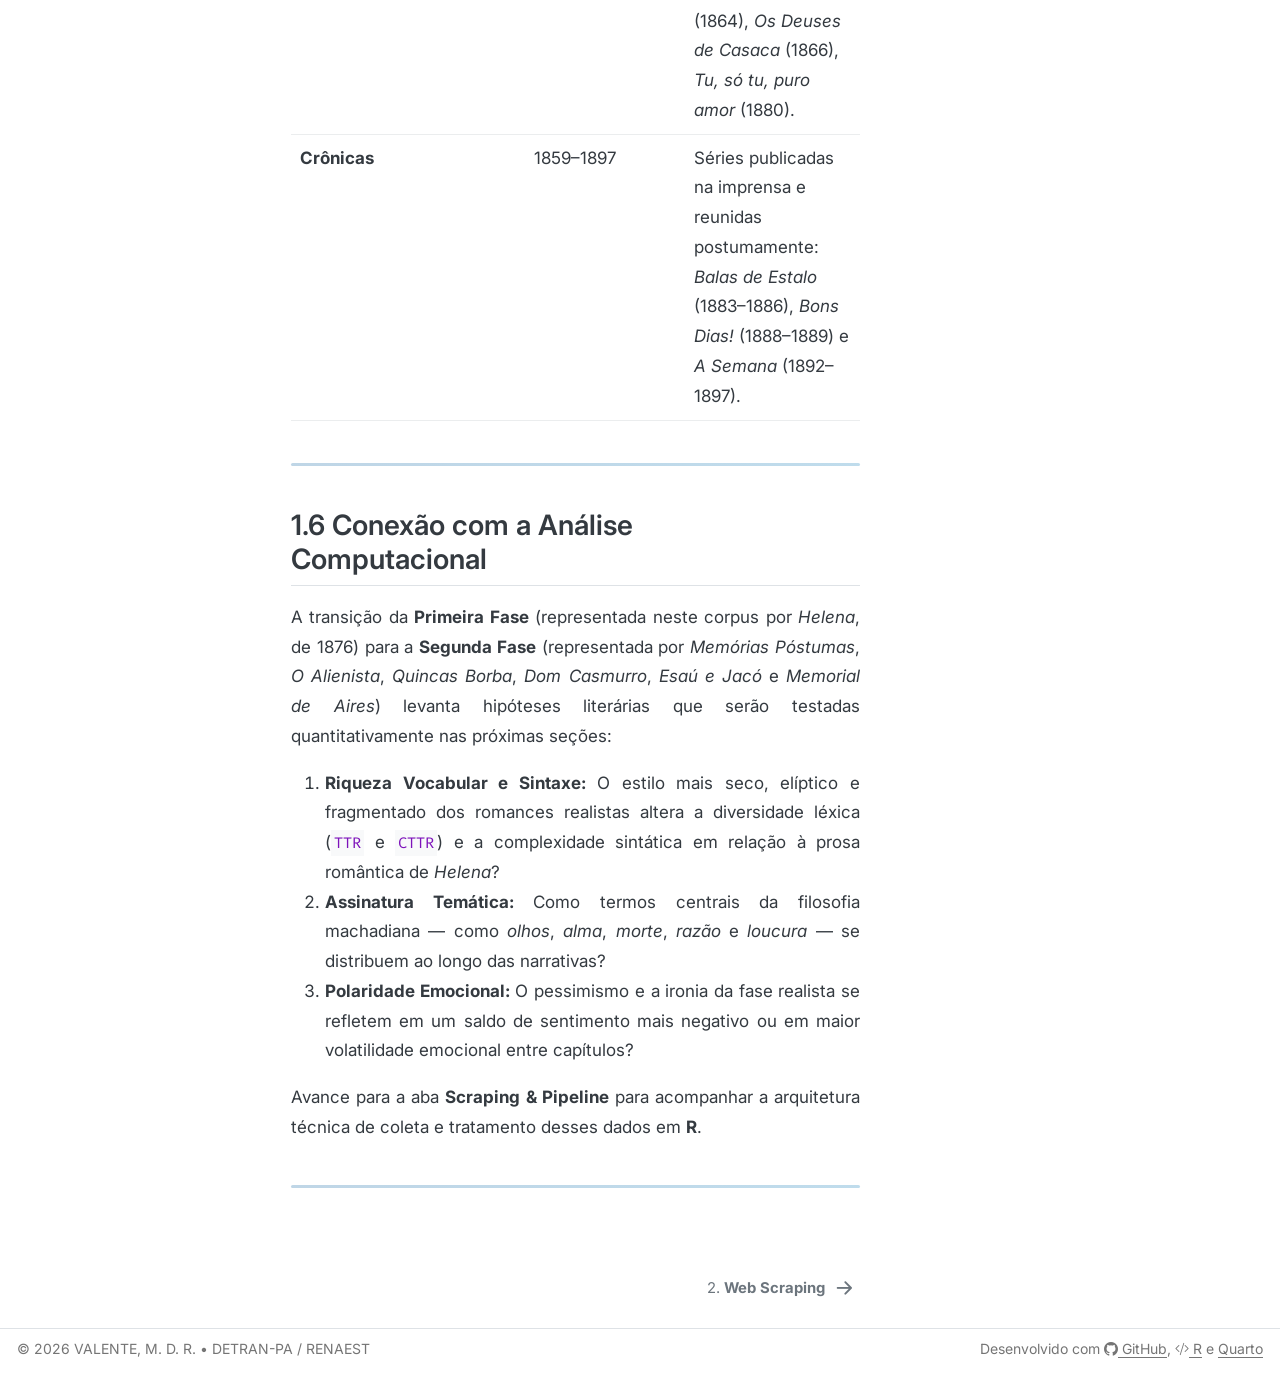
==== commit 6e14d325: "Add files via upload" ====
--- a/docs/index.html
+++ b/docs/index.html
@@ -377,8 +377,8 @@
 <div id="fig-mapa-machado" class="cell-output-display quarto-float quarto-figure quarto-figure-center anchored">
 <figure class="quarto-float quarto-float-fig figure">
 <div aria-describedby="fig-mapa-machado-caption-0ceaefa1-69ba-4598-a22c-09a6ac19f8ca">
-<div class="leaflet html-widget html-fill-item" id="htmlwidget-0151593986c171fb530c" style="width:100%;height:464px;"></div>
-<script type="application/json" data-for="htmlwidget-0151593986c171fb530c">{"x":{"options":{"crs":{"crsClass":"L.CRS.EPSG3857","code":null,"proj4def":null,"projectedBounds":null,"options":{}}},"calls":[{"method":"addTiles","args":["https://{s}.tile.openstreetmap.org/{z}/{x}/{y}.png",null,null,{"minZoom":0,"maxZoom":18,"tileSize":256,"subdomains":"abc","errorTileUrl":"","tms":false,"noWrap":false,"zoomOffset":0,"zoomReverse":false,"opacity":1,"zIndex":1,"detectRetina":false,"attribution":"&copy; <a href=\"https://openstreetmap.org/copyright/\">OpenStreetMap<\/a>,  <a href=\"https://opendatacommons.org/licenses/odbl/\">ODbL<\/a>"}]},{"method":"addCircleMarkers","args":[[-22.8981,-22.9035,-22.9419],[-43.1925,-43.1772,-43.2008],8,null,null,{"interactive":true,"className":"","stroke":true,"color":"#2780e3","weight":5,"opacity":0.5,"fill":true,"fillColor":"#2780e3","fillOpacity":0.85},null,null,["<b>Morro do Livramento (Gamboa)<\/b><br/>Nascimento (1839) e infância na antiga chácara do Livramento.","<b>Rua do Ouvidor (Centro)<\/b><br/>Epicentro jornalístico, livraria Paula Brito e redações do Segundo Reinado.","<b>Rua Cosme Velho, nº 18<\/b><br/>Residência com Carolina (1884–1908), onde ganhou a alcunha de 'Bruxo do Cosme Velho'."],null,null,{"interactive":false,"permanent":false,"direction":"auto","opacity":1,"offset":[0,0],"textsize":"10px","textOnly":false,"className":"","sticky":true},null]}],"fitBounds":[-22.948,-43.208,-22.892,-43.17,[]],"limits":{"lat":[-22.9419,-22.8981],"lng":[-43.2008,-43.1772]}},"evals":[],"jsHooks":[]}</script>
+<div class="leaflet html-widget html-fill-item" id="htmlwidget-49c2d82b3217fcb295f2" style="width:100%;height:464px;"></div>
+<script type="application/json" data-for="htmlwidget-49c2d82b3217fcb295f2">{"x":{"options":{"crs":{"crsClass":"L.CRS.EPSG3857","code":null,"proj4def":null,"projectedBounds":null,"options":{}}},"calls":[{"method":"addTiles","args":["https://{s}.tile.openstreetmap.org/{z}/{x}/{y}.png",null,null,{"minZoom":0,"maxZoom":18,"tileSize":256,"subdomains":"abc","errorTileUrl":"","tms":false,"noWrap":false,"zoomOffset":0,"zoomReverse":false,"opacity":1,"zIndex":1,"detectRetina":false,"attribution":"&copy; <a href=\"https://openstreetmap.org/copyright/\">OpenStreetMap<\/a>,  <a href=\"https://opendatacommons.org/licenses/odbl/\">ODbL<\/a>"}]},{"method":"addCircleMarkers","args":[[-22.8981,-22.9035,-22.9419],[-43.1925,-43.1772,-43.2008],8,null,null,{"interactive":true,"className":"","stroke":true,"color":"#2780e3","weight":5,"opacity":0.5,"fill":true,"fillColor":"#2780e3","fillOpacity":0.85},null,null,["<b>Morro do Livramento (Gamboa)<\/b><br/>Nascimento (1839) e infância na antiga chácara do Livramento.","<b>Rua do Ouvidor (Centro)<\/b><br/>Epicentro jornalístico, livraria Paula Brito e redações do Segundo Reinado.","<b>Rua Cosme Velho, nº 18<\/b><br/>Residência com Carolina (1884–1908), onde ganhou a alcunha de 'Bruxo do Cosme Velho'."],null,null,{"interactive":false,"permanent":false,"direction":"auto","opacity":1,"offset":[0,0],"textsize":"10px","textOnly":false,"className":"","sticky":true},null]}],"fitBounds":[-22.948,-43.208,-22.892,-43.17,[]],"limits":{"lat":[-22.9419,-22.8981],"lng":[-43.2008,-43.1772]}},"evals":[],"jsHooks":[]}</script>
 </div>
 <figcaption class="quarto-float-caption-bottom quarto-float-caption quarto-float-fig" id="fig-mapa-machado-caption-0ceaefa1-69ba-4598-a22c-09a6ac19f8ca">
 Figura&nbsp;2: Geografia afetiva e residencial de Machado de Assis no Rio de Janeiro (1839–1908). Elaborado em R com os pacotes leaflet (CHENG; KARAMBELKAR; XIE, 2024) e tibble (MÜLLER; WICKHAM, 2023).
@@ -662,6 +662,137 @@
 </section>
 
 <a onclick="window.scrollTo(0, 0); return false;" role="button" id="quarto-back-to-top"><i class="bi bi-arrow-up"></i> De volta ao topo</a></main> <!-- /main -->
+<script>
+
+document.addEventListener("DOMContentLoaded", function () {
+
+  const namespace = "mariodhiego-machado-textmining-2026";
+
+  const key = "apostila-pdf-downloads";
+
+
+
+  // Localiza todos os links que apontam para o PDF (barra superior, sidebar ou botões)
+
+  const linksPdf = document.querySelectorAll('a[href*="resumo-curso-text-mining.pdf"]');
+
+  if (linksPdf.length === 0) return;
+
+
+
+  // Cria o selo numérico ao lado de cada link do PDF
+
+  const badges = [];
+
+  linksPdf.forEach(link => {
+
+    // Evita duplicar se já existir
+
+    if (!link.querySelector(".contador-pdf-badge")) {
+
+      const span = document.createElement("span");
+
+      span.className = "contador-pdf-badge badge rounded-pill bg-warning text-dark ms-1";
+
+      span.style.fontSize = "0.75em";
+
+      span.style.fontWeight = "700";
+
+      span.textContent = "0";
+
+      link.appendChild(span);
+
+      badges.push(span);
+
+    }
+
+  });
+
+
+
+  function atualizarBadges(valor) {
+
+    badges.forEach(b => {
+
+      b.textContent = valor;
+
+    });
+
+  }
+
+
+
+  // 1. Busca o valor atual (usando endpoint de leitura segura)
+
+  fetch(`https://api.counterapi.dev/v1/${namespace}/${key}/`)
+
+    .then(res => {
+
+      if (!res.ok) throw new Error("Chave ainda não iniciada");
+
+      return res.json();
+
+    })
+
+    .then(data => {
+
+      if (data && typeof data.count === "number") {
+
+        atualizarBadges(data.count);
+
+      }
+
+    })
+
+    .catch(() => {
+
+      // Se for o primeiro acesso antes do 1º clique, mantém "0"
+
+      atualizarBadges(0);
+
+    });
+
+
+
+  // 2. Soma +1 e atualiza o número imediatamente ao clicar para baixar
+
+  linksPdf.forEach(link => {
+
+    link.addEventListener("click", function () {
+
+      // Atualiza visualmente na hora para feedback imediato
+
+      const atual = parseInt(badges[0]?.textContent || "0", 10) || 0;
+
+      atualizarBadges(atual + 1);
+
+
+
+      // Registra no servidor
+
+      fetch(`https://api.counterapi.dev/v1/${namespace}/${key}/up`)
+
+        .then(res => res.json())
+
+        .then(data => {
+
+          if (data && typeof data.count === "number") {
+
+            atualizarBadges(data.count);
+
+          }
+
+        })
+
+        .catch(err => console.warn("Contador offline:", err));
+
+    });
+
+  });
+
+});
+
+</script>
 <script id="quarto-html-after-body" type="application/javascript">
 window.document.addEventListener("DOMContentLoaded", function (event) {
   const toggleBodyColorMode = (bsSheetEl) => {
@@ -1254,7 +1385,7 @@
 </div>
   </div>
 </footer>
-<script>var lightboxQuarto = GLightbox({"closeEffect":"zoom","loop":false,"openEffect":"zoom","descPosition":"bottom","selector":".lightbox"});
+<script>var lightboxQuarto = GLightbox({"closeEffect":"zoom","selector":".lightbox","loop":false,"openEffect":"zoom","descPosition":"bottom"});
 (function() {
   let previousOnload = window.onload;
   window.onload = () => {
